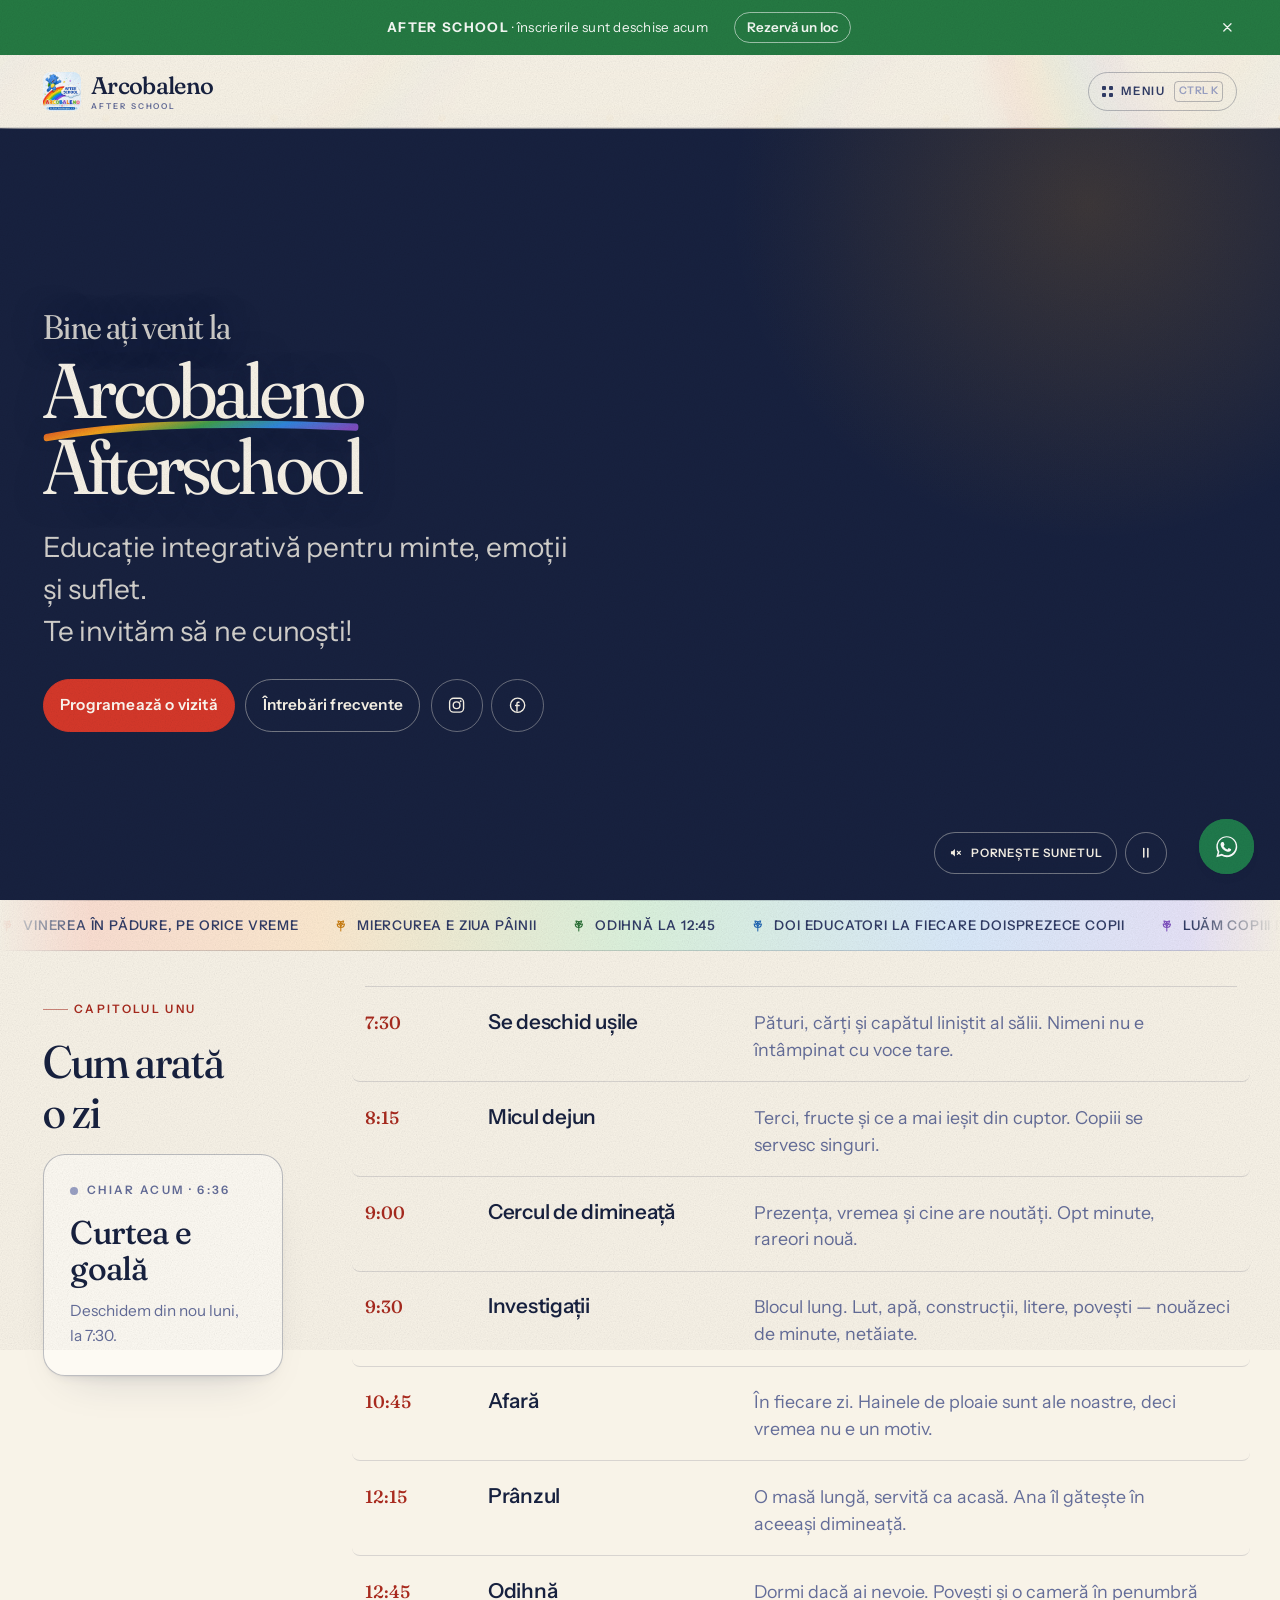
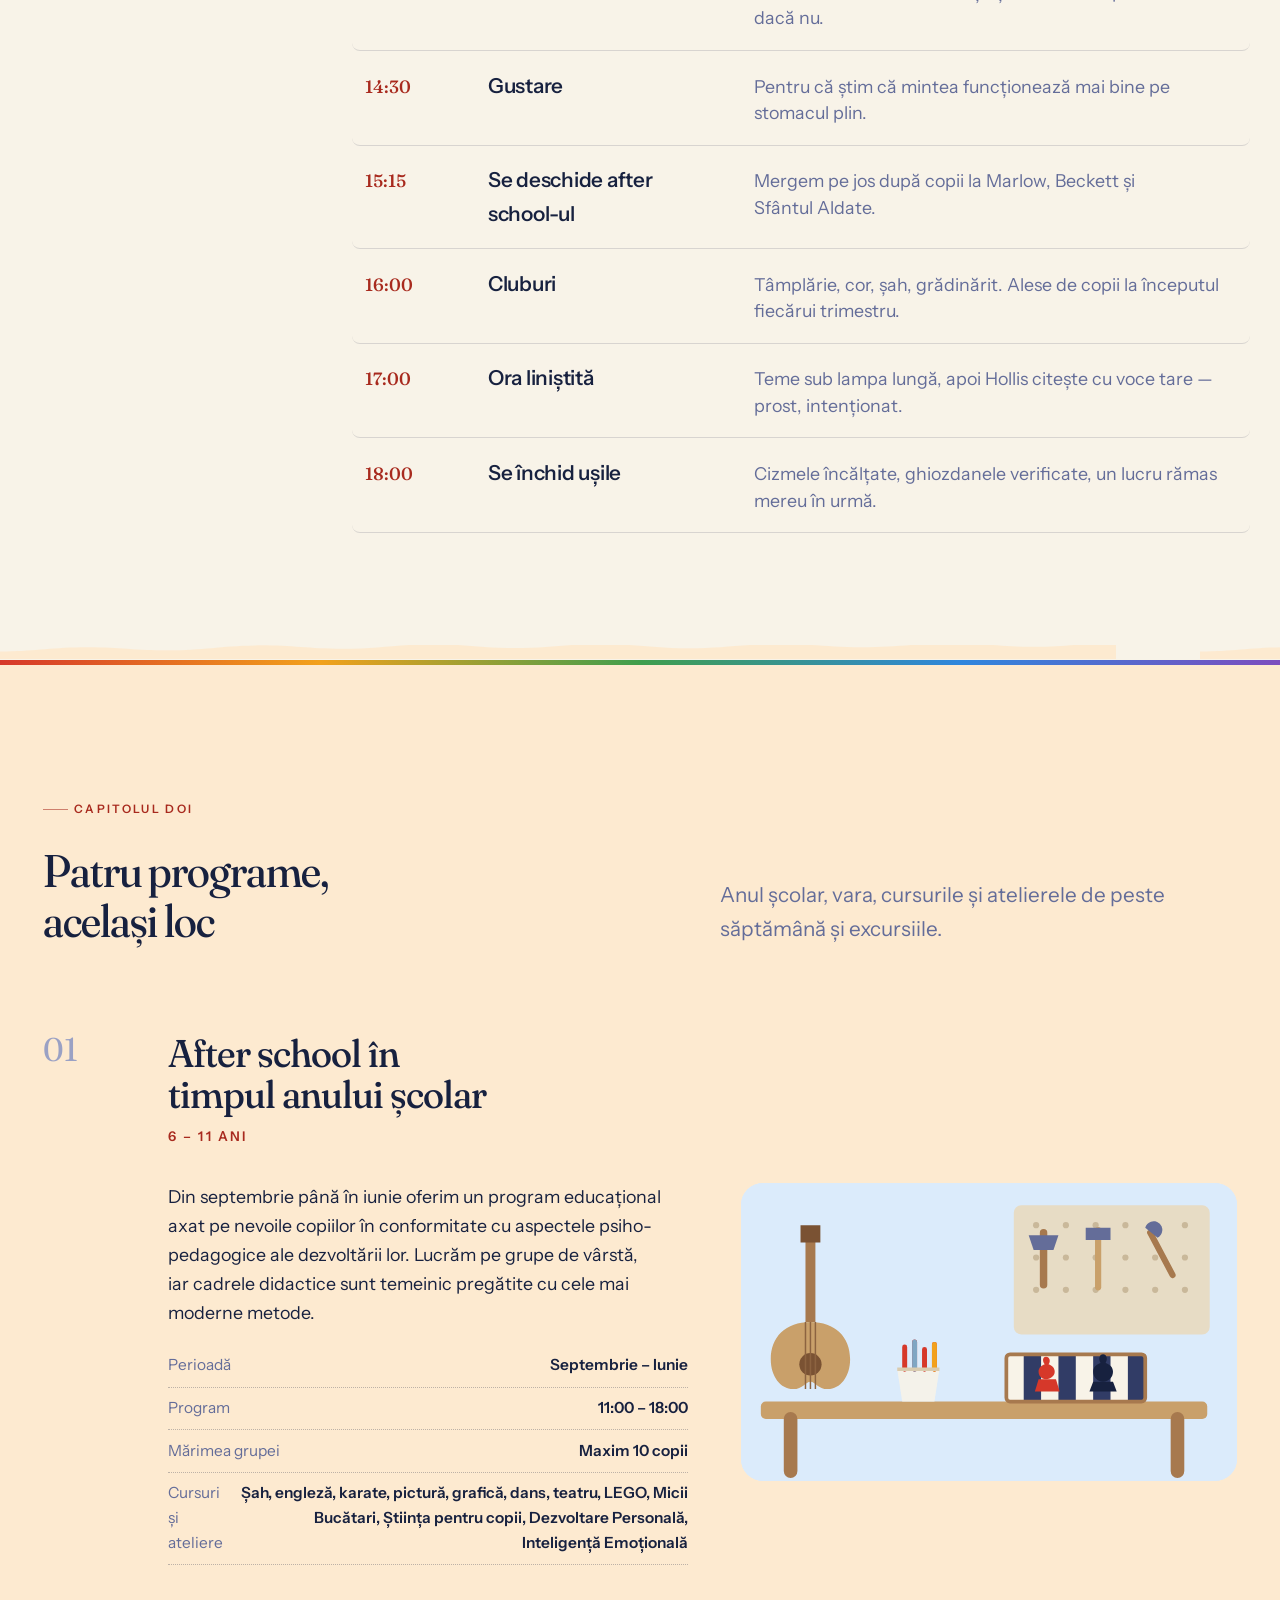
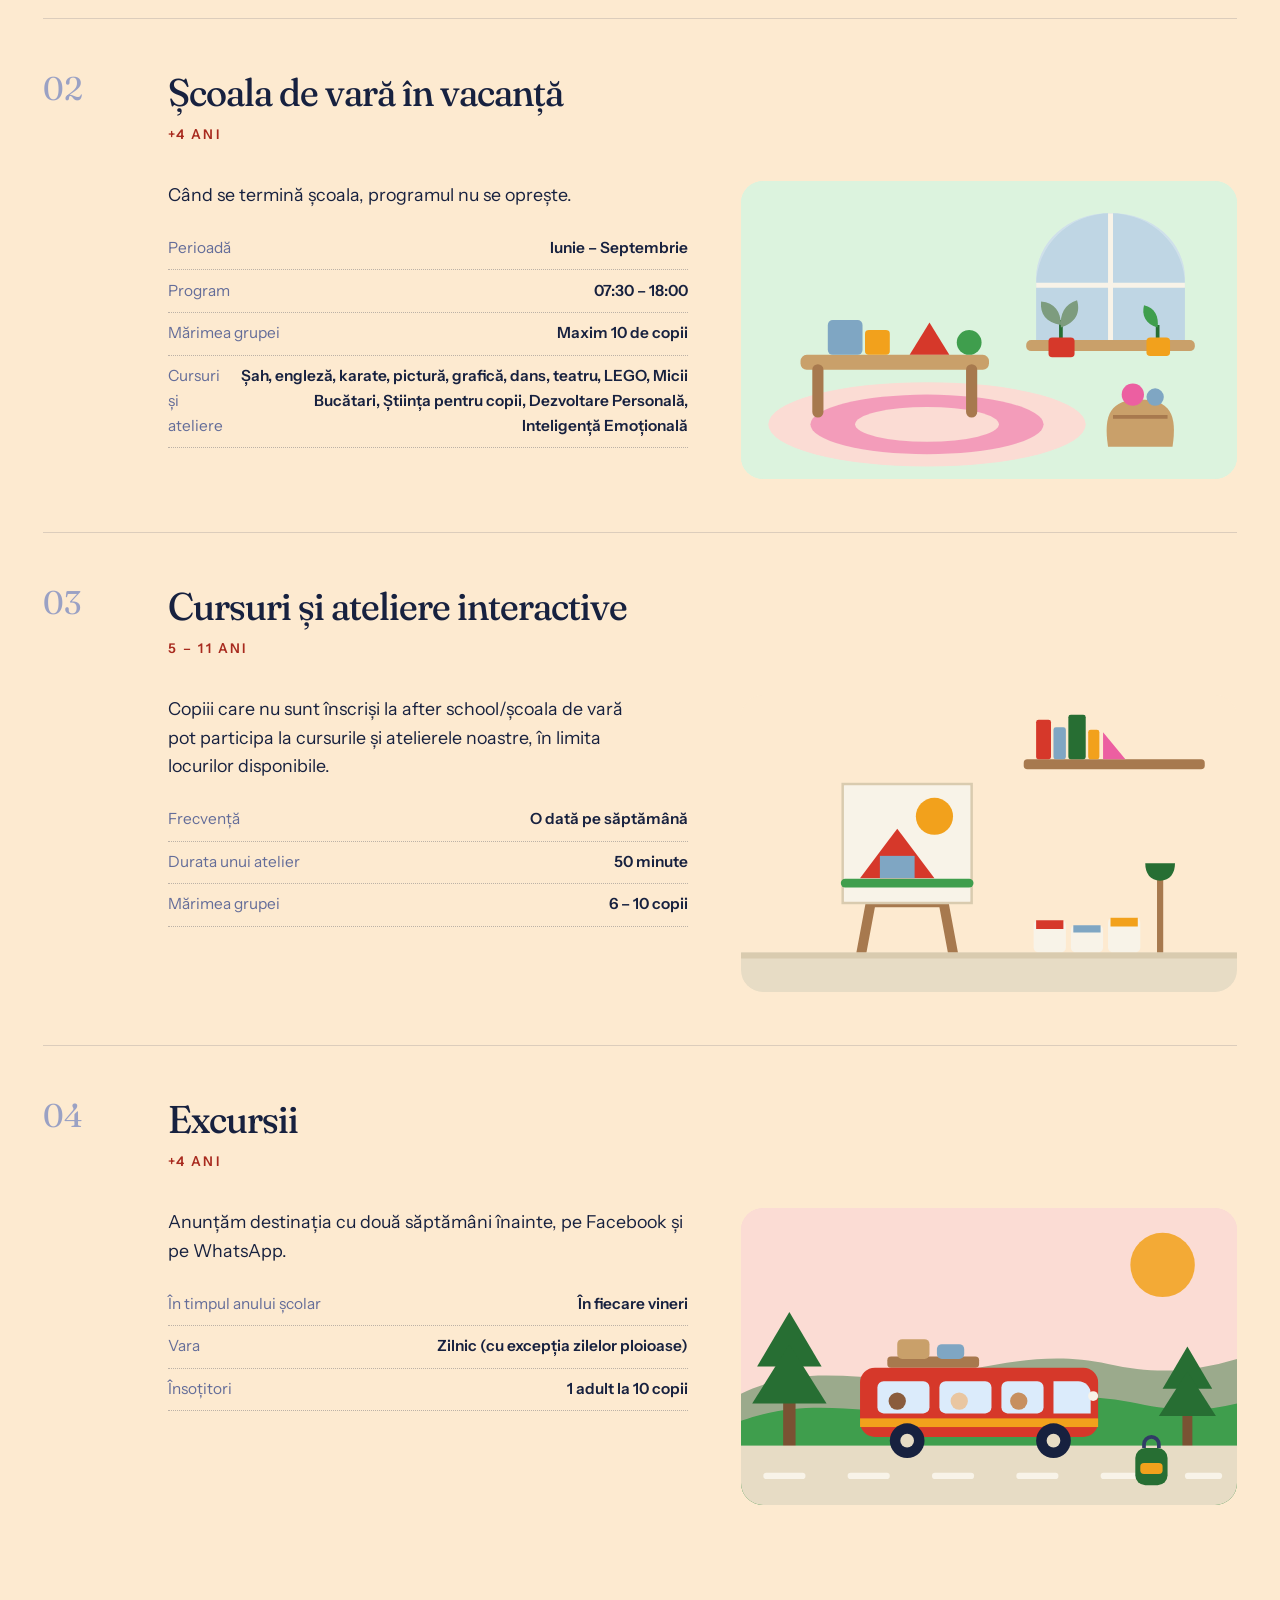
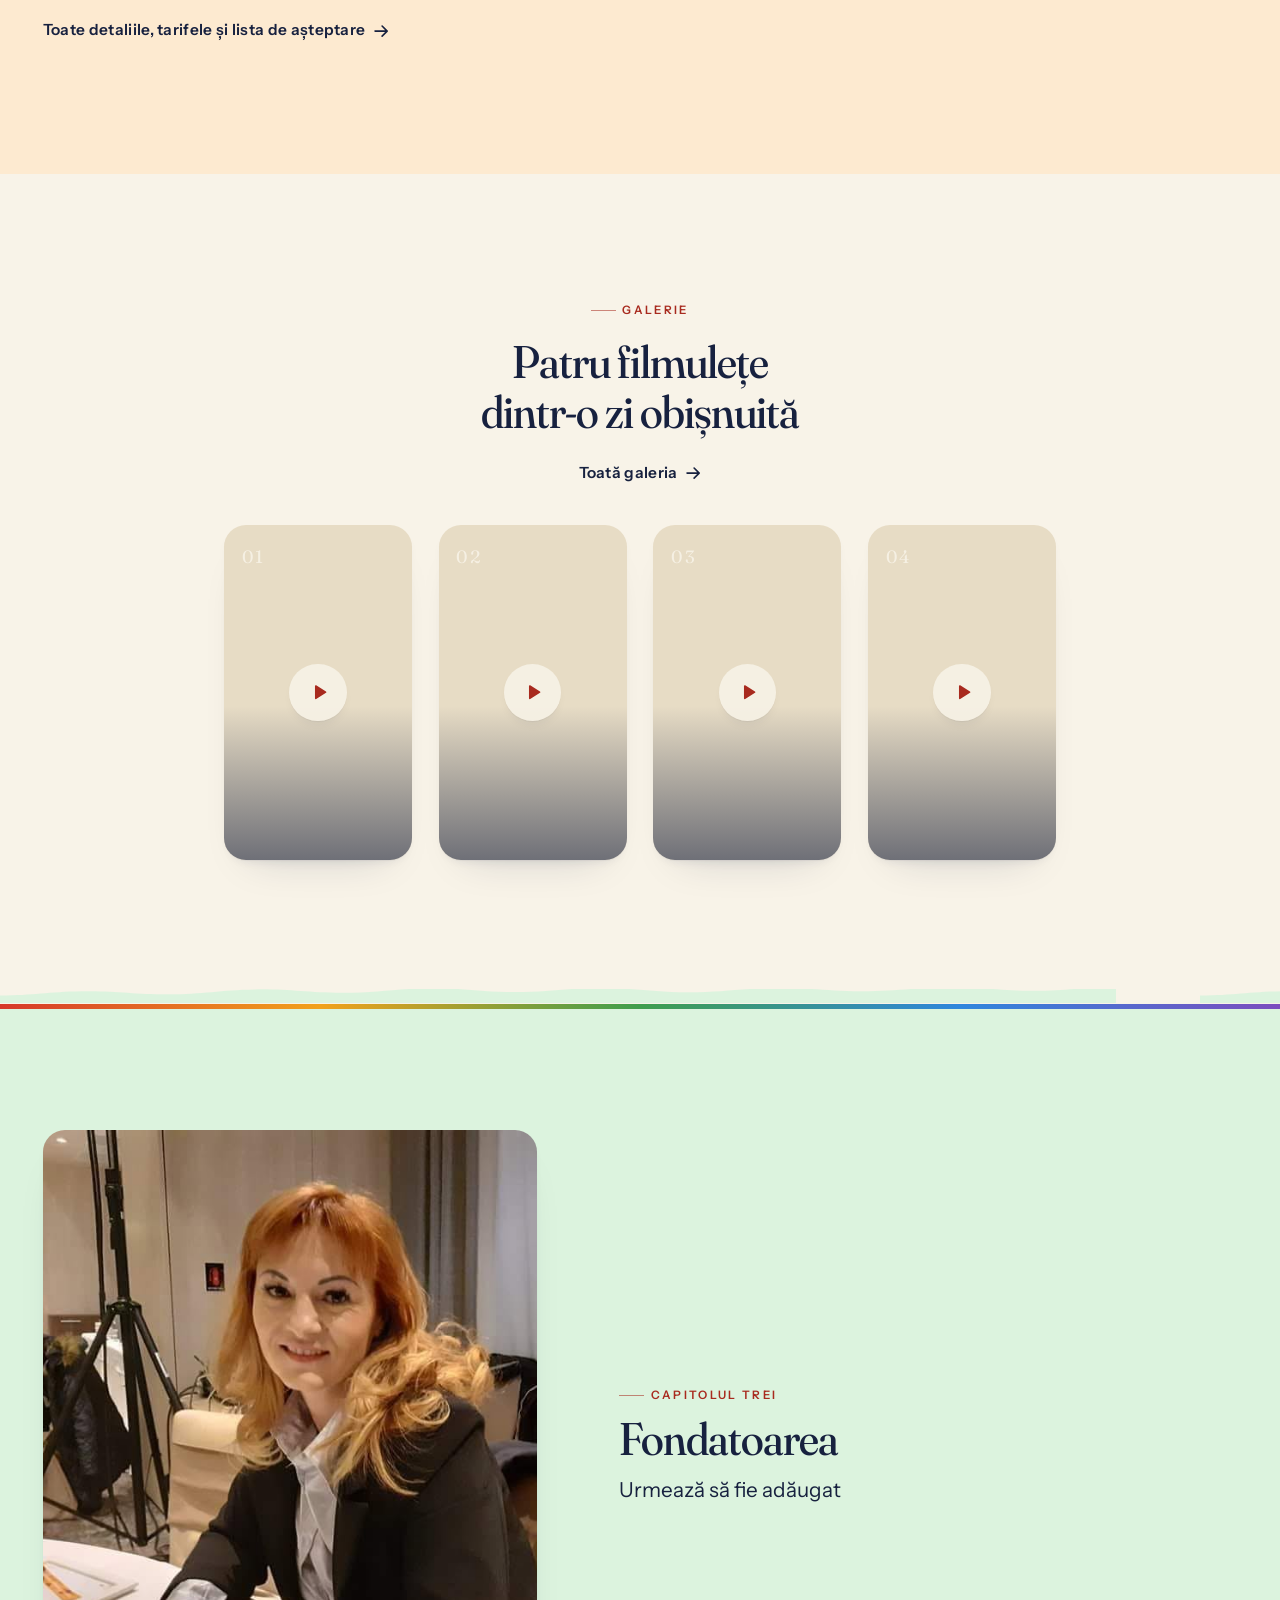
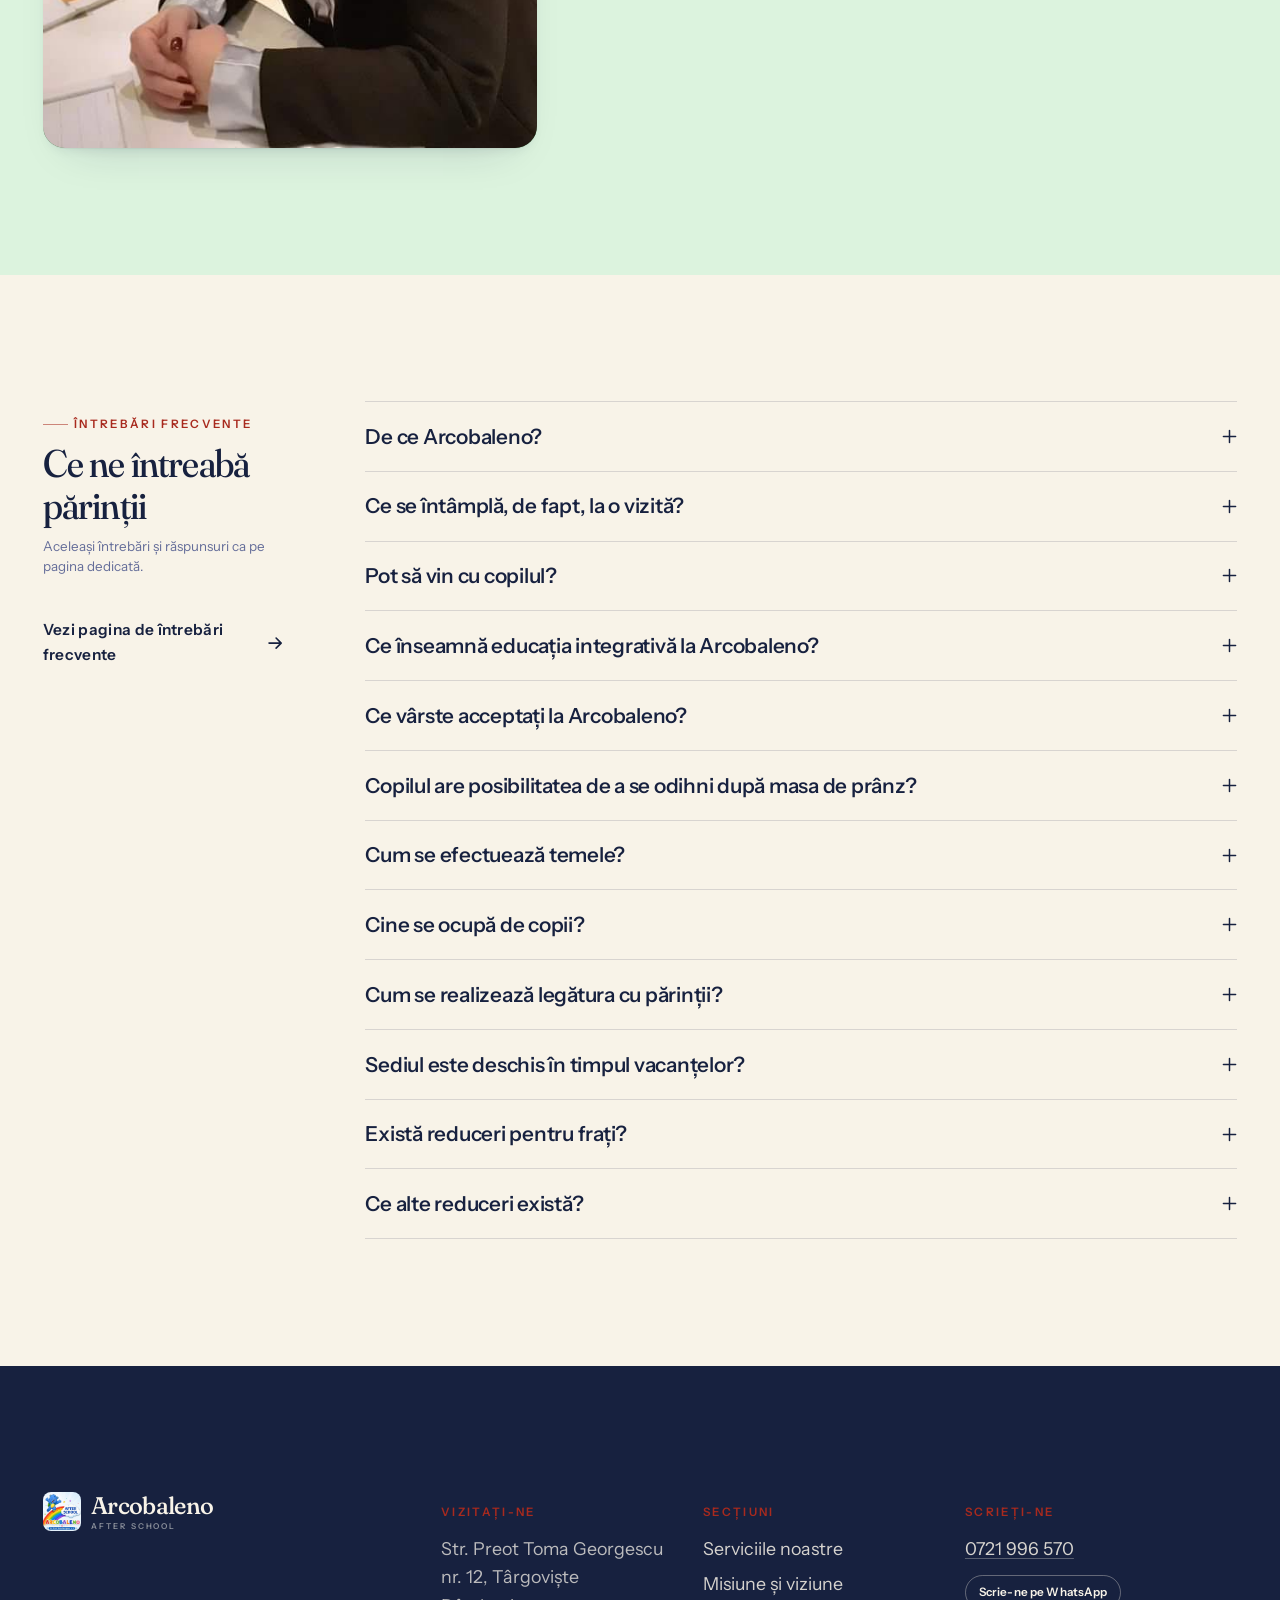
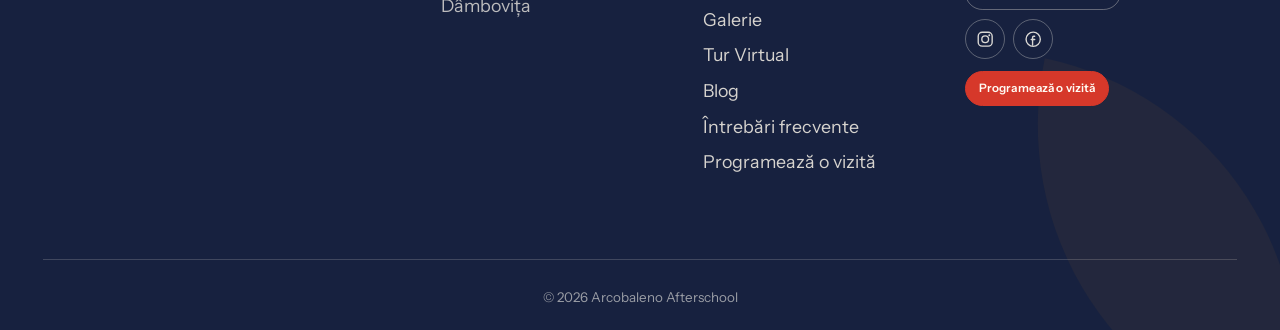
==== index.html @ 7aada3a9 "Simplify home page: gallery captions, founder section, real-review placeholders Removes the approach" ====
<!doctype html>
<html lang="ro" class="no-js">
<head>
<meta charset="utf-8">
<meta name="viewport" content="width=device-width, initial-scale=1">
<title>Arcobaleno — After School în Târgoviște</title>
<meta name="description" content="Un after school mic pe strada Preot Toma Georgescu, în Târgoviște. Două săli, o curte mare, patruzeci și unu de copii și o regulă bătută în cuie: noroiul are voie până la banca de cizme.">
<link rel="canonical" href="https://arcobaleno.ro/">
<meta name="theme-color" content="#f8f3e8" media="(prefers-color-scheme: light)">
<meta name="color-scheme" content="light">

<meta property="og:type" content="website">
<meta property="og:site_name" content="Arcobaleno Afterschool">
<meta property="og:title" content="Arcobaleno — After School">
<meta property="og:description" content="Un after school mic, cu speranțe mari pentru un viitor mai bun. De la 6 la 11 ani, pe strada Preot Toma Georgescu din Târgoviște.">
<meta property="og:url" content="https://arcobaleno.ro/">
<meta property="og:image" content="https://arcobaleno.ro/assets/img/garden.svg">
<meta name="twitter:card" content="summary_large_image">

<link rel="icon" href="favicon.svg" type="image/svg+xml">
<link rel="apple-touch-icon" href="favicon.svg">

<link rel="preconnect" href="https://fonts.googleapis.com">
<link rel="preconnect" href="https://fonts.gstatic.com" crossorigin>
<link rel="stylesheet" href="https://fonts.googleapis.com/css2?family=Fraunces:ital,opsz,wght,SOFT,WONK@0,9..144,300..700,0..100,0..1&amp;family=Instrument+Sans:ital,wdth,wght@0,75..100,400..700&amp;display=swap">

<link rel="stylesheet" href="assets/css/base.css">
<link rel="stylesheet" href="assets/css/layout.css">
<link rel="stylesheet" href="assets/css/components.css">
<link rel="stylesheet" href="assets/css/pages.css">

<script>
  document.documentElement.classList.remove('no-js');
  /* Banda închisă rămâne închisă — verificat aici, înainte de prima pictare,
     ca să nu apară și să dispară sub ochii omului. */
  try {
    /* Închiderea ține cât ține fila deschisă, nu mai mult: X-ul scapă de
       anunț acum, dar la următoarea vizită el e din nou acolo. */
    if (sessionStorage.getItem('arc-banner') === 'off') {
      document.documentElement.classList.add('banner-off');
    }
    localStorage.removeItem('arc-banner');
  } catch (e) { /* modul privat pe iOS; banda se arată, nu e o pierdere */ }
</script>

<script type="application/ld+json">
{
  "@context": "https://schema.org",
  "@type": "EducationalOrganization",
  "name": "Arcobaleno Afterschool",
  "description": "After school pentru copii de vârstă școlară, între 6 și 11 ani.",
  "url": "https://arcobaleno.ro/",
  "telephone": "+40721996570",
  "email": "salut@arcobaleno.ro",
  "address": {
    "@type": "PostalAddress",
    "streetAddress": "Str. Preot Toma Georgescu nr. 12",
    "addressLocality": "Târgoviște",
    "addressCountry": "RO"
  },
  "openingHoursSpecification": [{
    "@type": "OpeningHoursSpecification",
    "dayOfWeek": ["Monday","Tuesday","Wednesday","Thursday","Friday"],
    "opens": "07:30",
    "closes": "18:00"
  }],
  "foundingDate": "2009"
}
</script>
</head>
<body class="has-hero-video is-home">

<a class="skip" href="#main">Sari la conținut</a>

<!-- Setul de pictograme -->
<svg width="0" height="0" aria-hidden="true" focusable="false" style="position:absolute">
  <defs>
    <symbol id="i-arrow" viewBox="0 0 16 16">
      <path d="M2 8h12M9 3l5 5-5 5" fill="none" stroke="currentColor" stroke-width="1.6" stroke-linecap="round" stroke-linejoin="round"/>
    </symbol>
    <symbol id="i-arrow-up" viewBox="0 0 16 16">
      <path d="M8 14V2M3 7l5-5 5 5" fill="none" stroke="currentColor" stroke-width="1.7" stroke-linecap="round" stroke-linejoin="round"/>
    </symbol>
    <symbol id="i-close" viewBox="0 0 16 16">
      <path d="m3.5 3.5 9 9M12.5 3.5l-9 9" fill="none" stroke="currentColor" stroke-width="1.6" stroke-linecap="round"/>
    </symbol>
    <symbol id="i-play" viewBox="0 0 16 16">
      <path d="M4.5 2.6 13 8l-8.5 5.4Z" fill="currentColor" stroke="currentColor" stroke-width="1.4" stroke-linejoin="round"/>
    </symbol>
    <symbol id="i-pause" viewBox="0 0 16 16">
      <path d="M5.6 3v10M10.4 3v10" fill="none" stroke="currentColor" stroke-width="1.8" stroke-linecap="round"/>
    </symbol>
    <symbol id="i-sprig" viewBox="0 0 16 16">
      <path d="M8 14V3M8 10c-2.6 0-4-1.4-4.3-4 2.7-.2 4.2 1.2 4.3 4ZM8 10c2.6 0 4-1.4 4.3-4-2.7-.2-4.2 1.2-4.3 4ZM8 5.6C6 5.6 4.9 4.5 4.6 2.4 6.7 2.2 7.9 3.3 8 5.6ZM8 5.6c2 0 3.1-1.1 3.4-3.2C9.3 2.2 8.1 3.3 8 5.6Z"
            fill="none" stroke="currentColor" stroke-width="1.2" stroke-linecap="round" stroke-linejoin="round"/>
    </symbol>
    <symbol id="i-star" viewBox="0 0 16 16">
      <path d="M8 1.6l1.9 3.9 4.3.6-3.1 3 .7 4.3L8 11.4l-3.8 2 .7-4.3-3.1-3 4.3-.6Z" fill="currentColor"/>
    </symbol>
    <symbol id="i-phone" viewBox="0 0 16 16">
      <path d="M5.6 2.4 7 5.1 5.6 6.6c.6 1.5 2.3 3.2 3.8 3.8l1.5-1.4 2.7 1.4-.4 2.4c-.1.6-.6 1-1.2 1C6.6 13.7 2.3 9.4 2.2 4c0-.6.4-1.1 1-1.2Z"
            fill="none" stroke="currentColor" stroke-width="1.4" stroke-linejoin="round"/>
    </symbol>
    <symbol id="i-pin" viewBox="0 0 16 16">
      <path d="M8 14.5S13 9.9 13 6.4A5 5 0 0 0 3 6.4c0 3.5 5 8.1 5 8.1Z" fill="none" stroke="currentColor" stroke-width="1.4" stroke-linejoin="round"/>
      <circle cx="8" cy="6.3" r="1.9" fill="none" stroke="currentColor" stroke-width="1.4"/>
    </symbol>
    <symbol id="i-clock" viewBox="0 0 16 16">
      <circle cx="8" cy="8" r="6.2" fill="none" stroke="currentColor" stroke-width="1.4"/>
      <path d="M8 4.4V8l2.6 1.6" fill="none" stroke="currentColor" stroke-width="1.4" stroke-linecap="round"/>
    </symbol>
    <symbol id="i-mark" viewBox="0 0 40 40">
      <path d="M8.5 33.5V18a11.5 11.5 0 0 1 23 0v15.5" fill="none" stroke="currentColor" stroke-width="2.2" stroke-linecap="round"/>
      <g stroke="currentColor" stroke-width="1.9" stroke-linecap="round" stroke-linejoin="round" fill="none" opacity="0.62">
        <path d="M20 33V13.5"/>
        <path d="M20 28.5c-3.4 0-5.4-1.9-5.9-5.4 3.5-.3 5.7 1.5 5.9 5.4Z"/>
        <path d="M20 28.5c3.4 0 5.4-1.9 5.9-5.4-3.5-.3-5.7 1.5-5.9 5.4Z"/>
        <path d="M20 21.6c-2.7 0-4.3-1.6-4.7-4.5 2.8-.3 4.6 1.3 4.7 4.5Z"/>
        <path d="M20 21.6c2.7 0 4.3-1.6 4.7-4.5-2.8-.3-4.6 1.3-4.7 4.5Z"/>
      </g>
    </symbol>
    <symbol id="i-instagram" viewBox="0 0 24 24">
      <rect x="2.9" y="2.9" width="18.2" height="18.2" rx="5.2" fill="none" stroke="currentColor" stroke-width="1.8"/>
      <circle cx="12" cy="12" r="4.4" fill="none" stroke="currentColor" stroke-width="1.8"/>
      <circle cx="17.3" cy="6.8" r="1.25" fill="currentColor"/>
    </symbol>
    <symbol id="i-facebook" viewBox="0 0 24 24">
      <circle cx="12" cy="12" r="9.3" fill="none" stroke="currentColor" stroke-width="1.8"/>
      <path d="M13.9 8.2h-1.2c-1 0-1.5.6-1.5 1.6v10M9.4 12.4h4.6" fill="none" stroke="currentColor" stroke-width="1.8" stroke-linecap="round" stroke-linejoin="round"/>
    </symbol>
    <!-- Arcul curcubeului din siglă, reprodus ca degrade — folosit pe
         sublinierea desenată de mână de sub „Arcobaleno” din titlul erou.
         `objectBoundingBox` (implicit) face ca degradeul să se întindă pe
         cutia elementului care îl folosește, oriunde ar sta acel element. -->
    <linearGradient id="i-rainbow" x1="0" y1="0" x2="1" y2="0.15">
      <stop offset="0%"   stop-color="#d6382a"/>
      <stop offset="25%"  stop-color="#f2a11c"/>
      <stop offset="50%"  stop-color="#3f9e4d"/>
      <stop offset="75%"  stop-color="#2f86dd"/>
      <stop offset="100%" stop-color="#7c4dbe"/>
    </linearGradient>
    <symbol id="i-sound-on" viewBox="0 0 16 16">
      <path d="M2.3 6.3h1.8L7 3.6v8.8L4.1 9.7H2.3Z" fill="currentColor"/>
      <path d="M9.6 5.7a3.1 3.1 0 0 1 0 4.6M11.2 4a5.7 5.7 0 0 1 0 8" fill="none" stroke="currentColor" stroke-width="1.3" stroke-linecap="round"/>
    </symbol>
    <symbol id="i-sound-off" viewBox="0 0 16 16">
      <path d="M2.3 6.3h1.8L7 3.6v8.8L4.1 9.7H2.3Z" fill="currentColor"/>
      <path d="M9.8 6.2l3.6 3.6M13.4 6.2l-3.6 3.6" fill="none" stroke="currentColor" stroke-width="1.4" stroke-linecap="round"/>
    </symbol>
  </defs>
</svg>

<!-- ============================================================ anunț -->
<div class="banner" data-banner>
  <p class="banner__text"><strong>After School</strong> &middot; înscrierile sunt deschise acum</p>
  <a class="banner__cta" href="visit.html#enquire">Rezervă un loc</a>
  <button class="banner__close" type="button" data-banner-close>
    <span class="u-sr">Închide anunțul</span>
    <svg aria-hidden="true"><use href="#i-close"/></svg>
  </button>
</div>

<header class="masthead" data-masthead>
  <div class="masthead__inner">
    <a class="mark" href="index.html" aria-label="Arcobaleno Afterschool, prima pagină">
      <span class="mark__badge"><svg class="mark__glyph" aria-hidden="true"><use href="#i-mark"/></svg><img class="mark__logo" src="assets/img/logo.jpg" alt="" data-optional decoding="async"></span>
      <span class="mark__type">
        <span class="mark__name">Arcobaleno</span>
        <span class="mark__sub">After School</span>
      </span>
    </a>

      <!-- Meniul e construit de site.js. Fără scripturi n-ar fi nimic în spatele
           butonului, așa că rămâne o navigație simplă pe post de plasă. -->
      <noscript>
        <nav class="masthead__nav" aria-label="Principal">
          <a class="navlink" href="rooms.html">Serviciile noastre</a>
          <a class="navlink" href="approach.html">Misiune și viziune</a>
          <a class="navlink" href="gallery.html">Galerie</a>
          <a class="navlink" href="tur-virtual.html">Tur Virtual</a>
          <a class="navlink" href="blog.html">Blog</a>
          <a class="navlink" href="faq.html">Întrebări</a>
        </nav>
      </noscript>

    <div class="masthead__actions">
      <button class="burger" type="button" aria-expanded="false" aria-controls="drawer" data-burger>
        <span class="u-sr">Meniu</span>
        <span class="burger__bars" aria-hidden="true"><span></span><span></span></span>
      </button>
    </div>
  </div>
</header>


<main id="main">

  <!-- ============================================================ erou -->
  <section class="hero hero--split">
    <div class="hero__media">
      <video class="hero__media-main" data-hero-video autoplay muted loop
             playsinline preload="auto" aria-hidden="true" tabindex="-1">
        <source src="assets/video/hero.mp4" type="video/mp4">
      </video>
    </div>
    <div class="hero__scrim" aria-hidden="true"></div>

    <div class="hero__body shell">
      <div class="hero__inner u-wide">

        <!-- Titlul și sigiliul stau pe același rând: sigiliul la dreapta
             numelui. Pe ecrane înguste sigiliul nu se afișează, iar rândul
             rămâne doar cu titlul. -->
        <div class="hero__head">
          <h1 class="hero__title">
            <span class="hero__welcome">Bine ați venit la</span>
            <span class="marked" data-mark>Arcobaleno<svg viewBox="0 0 420 34" preserveAspectRatio="none" aria-hidden="true"><path d="M7 22.5C96 11 214 6.5 413 12.5"/></svg></span>
            Afterschool
          </h1>

          <div class="seal hero__seal" aria-hidden="true">
          </div>
        </div>

        <p class="lede hero__lede">
          Educație integrativă pentru minte, emoții și suflet. <br> Te invităm să ne cunoști!
        </p>

        <div class="cluster hero__actions">
          <a class="btn btn--clay" href="visit.html">Programează o vizită</a>
          <a class="btn btn--ghost" href="faq.html">Întrebări frecvente</a>

          <div class="socials">
            <a class="social" href="https://www.instagram.com/after_school_arcobaleno/" target="_blank" rel="noopener">
              <span class="u-sr">Arcobaleno pe Instagram</span>
              <svg aria-hidden="true"><use href="#i-instagram"/></svg>
            </a>
            <a class="social" href="https://www.facebook.com/afterschoolarcobalenotargoviste/" target="_blank" rel="noopener">
              <span class="u-sr">Arcobaleno pe Facebook</span>
              <svg aria-hidden="true"><use href="#i-facebook"/></svg>
            </a>
          </div>
        </div>

      </div>
    </div>

    <div class="hero__controls">
      <button class="hero__sound" type="button" data-hero-sound data-muted="true"
              aria-label="Pornește sunetul filmului" hidden>
        <svg class="is-unmuted" aria-hidden="true"><use href="#i-sound-on"/></svg>
        <svg class="is-muted" aria-hidden="true"><use href="#i-sound-off"/></svg>
        <span class="hero__sound-label" data-hero-sound-label>Pornește sunetul</span>
      </button>
      <button class="hero__toggle" type="button" data-hero-toggle data-playing="true"
              aria-label="Oprește filmul de fundal" hidden>
        <svg class="is-pause" aria-hidden="true"><use href="#i-pause"/></svg>
        <svg class="is-play" aria-hidden="true"><use href="#i-play"/></svg>
      </button>
    </div>
  </section>

  <!-- ============================================================ bandă -->
  <div class="ticker" aria-hidden="true">
    <div class="ticker__track" data-ticker>
      <div class="ticker__group">
        <span class="ticker__item"><svg><use href="#i-sprig"/></svg> Vinerea în pădure, pe orice vreme</span>
        <span class="ticker__item"><svg><use href="#i-sprig"/></svg> Miercurea e ziua pâinii</span>
        <span class="ticker__item"><svg><use href="#i-sprig"/></svg> Odihnă la 12:45</span>
        <span class="ticker__item"><svg><use href="#i-sprig"/></svg> Doi educatori la fiecare doisprezece copii</span>
        <span class="ticker__item"><svg><use href="#i-sprig"/></svg> Luăm copiii de la trei școli din zonă</span>
        <span class="ticker__item"><svg><use href="#i-sprig"/></svg> Clubul de vacanță merge toată vara</span>
        <span class="ticker__item"><svg><use href="#i-sprig"/></svg> Cizmele lângă ușă, vă rugăm</span>
      </div>
    </div>
  </div>

  <!-- ============================================================ ziua -->
  <section class="section shell" id="day">
    <div class="spread">
      <div class="spread__rail stack">
        <p class="eyebrow">Capitolul unu</p>
        <h2>Cum arată<br>o zi</h2>
        <div class="now" data-now data-open="false">
          <p class="now__head"><span class="now__pip"></span> <span data-now-label>Chiar acum</span></p>
          <p class="now__what" data-now-what>&mdash;</p>
          <p class="now__meta" data-now-meta></p>
        </div>
      </div>

      <div class="rhythm reveal" data-reveal>
        <div class="rhythm__row" data-from="7:30" data-to="8:15">
          <p class="rhythm__time">7:30</p>
          <p class="rhythm__what">Se deschid ușile</p>
          <p class="rhythm__note">Pături, cărți și capătul liniștit al sălii. Nimeni nu e întâmpinat cu voce tare.</p>
        </div>
        <div class="rhythm__row" data-from="8:15" data-to="9:00">
          <p class="rhythm__time">8:15</p>
          <p class="rhythm__what">Micul dejun</p>
          <p class="rhythm__note">Terci, fructe și ce a mai ieșit din cuptor. Copiii se servesc singuri.</p>
        </div>
        <div class="rhythm__row" data-from="9:00" data-to="9:30">
          <p class="rhythm__time">9:00</p>
          <p class="rhythm__what">Cercul de dimineață</p>
          <p class="rhythm__note">Prezența, vremea și cine are noutăți. Opt minute, rareori nouă.</p>
        </div>
        <div class="rhythm__row" data-from="9:30" data-to="10:45">
          <p class="rhythm__time">9:30</p>
          <p class="rhythm__what">Investigații</p>
          <p class="rhythm__note">Blocul lung. Lut, apă, construcții, litere, povești &mdash; nouăzeci de minute, netăiate.</p>
        </div>
        <div class="rhythm__row" data-from="10:45" data-to="12:15">
          <p class="rhythm__time">10:45</p>
          <p class="rhythm__what">Afară</p>
          <p class="rhythm__note">În fiecare zi. Hainele de ploaie sunt ale noastre, deci vremea nu e un motiv.</p>
        </div>
        <div class="rhythm__row" data-from="12:15" data-to="12:45">
          <p class="rhythm__time">12:15</p>
          <p class="rhythm__what">Prânzul</p>
          <p class="rhythm__note">O masă lungă, servită ca acasă. Ana îl gătește în aceeași dimineață.</p>
        </div>
        <div class="rhythm__row" data-from="12:45" data-to="14:30">
          <p class="rhythm__time">12:45</p>
          <p class="rhythm__what">Odihnă</p>
          <p class="rhythm__note">Dormi dacă ai nevoie. Povești și o cameră în penumbră dacă nu.</p>
        </div>
        <div class="rhythm__row" data-from="14:30" data-to="15:15">
          <p class="rhythm__time">14:30</p>
          <p class="rhythm__what">Gustare</p>
          <p class="rhythm__note">Pentru că știm că mintea funcționează mai bine pe stomacul plin.</p>
        </div>
        <div class="rhythm__row" data-from="15:15" data-to="16:00">
          <p class="rhythm__time">15:15</p>
          <p class="rhythm__what">Se deschide after school-ul</p>
          <p class="rhythm__note">Mergem pe jos după copii la Marlow, Beckett și Sfântul Aldate.</p>
        </div>
        <div class="rhythm__row" data-from="16:00" data-to="17:00">
          <p class="rhythm__time">16:00</p>
          <p class="rhythm__what">Cluburi</p>
          <p class="rhythm__note">Tâmplărie, cor, șah, grădinărit. Alese de copii la începutul fiecărui trimestru.</p>
        </div>
        <div class="rhythm__row" data-from="17:00" data-to="18:00">
          <p class="rhythm__time">17:00</p>
          <p class="rhythm__what">Ora liniștită</p>
          <p class="rhythm__note">Teme sub lampa lungă, apoi Hollis citește cu voce tare &mdash; prost, intenționat.</p>
        </div>
        <div class="rhythm__row" data-from="18:00" data-to="18:15">
          <p class="rhythm__time">18:00</p>
          <p class="rhythm__what">Se închid ușile</p>
          <p class="rhythm__note">Cizmele încălțate, ghiozdanele verificate, un lucru rămas mereu în urmă.</p>
        </div>
      </div>
    </div>
  </section>

  <!-- ============================================================ grupe -->
  <section class="section panel panel--ochre panel--seam is-panel shell">
    <div class="u-wide stack stack--md">
      <p class="eyebrow">Capitolul doi</p>
      <div class="rooms__head">
        <h2>Patru programe,<br>același loc</h2>
        <p class="prose u-faint">
          Anul școlar, vara, cursurile și atelierele de peste săptămână și excursiile.
        </p>
      </div>
    </div>

    <div class="u-wide u-mt-lg">
      <!-- Textele și cifrele de aici sunt aceleași cu cele de pe rooms.html.
           Dacă se schimbă acolo, se schimbă și aici. -->
      <article class="room reveal" data-reveal>
        <p class="room__no">01</p>
        <div class="room__head">
          <h3 class="room__name">After school în timpul anului școlar</h3>
          <p class="room__ages">6 &ndash; 11 ani</p>
        </div>
        <div class="room__body">
          <p class="prose" style="font-size:var(--fs-sm)">
            Din septembrie până în iunie oferim un program educațional axat pe nevoile
            copiilor în conformitate cu aspectele psiho-pedagogice ale dezvoltării lor.
            Lucrăm pe grupe de vârstă, iar cadrele didactice sunt temeinic pregătite cu
            cele mai moderne metode.
          </p>
          <dl class="room__facts">
            <div><dt>Perioadă</dt><dd>Septembrie &ndash; Iunie</dd></div>
            <div><dt>Program</dt><dd>11:00 &ndash; 18:00</dd></div>
            <div><dt>Mărimea grupei</dt><dd>Maxim 10 copii</dd></div>
            <div><dt>Cursuri și ateliere</dt><dd>Șah, engleză, karate, pictură, grafică, dans, teatru, LEGO, Micii Bucătari, Știința pentru copii, Dezvoltare Personală, Inteligență Emoțională</dd></div>
          </dl>
        </div>
        <div class="room__swatch" style="--swatch:var(--sky-wash)">
          <img src="assets/img/room-hollow.svg" width="400" height="240" alt="" loading="lazy" decoding="async">
        </div>
      </article>

      <article class="room reveal" data-reveal>
        <p class="room__no">02</p>
        <div class="room__head">
          <h3 class="room__name">Școala de vară în vacanță</h3>
          <p class="room__ages">+4 ani</p>
        </div>
        <div class="room__body">
          <p class="prose" style="font-size:var(--fs-sm)">
            Când se termină școala, programul nu se oprește.
          </p>
          <dl class="room__facts">
            <div><dt>Perioadă</dt><dd>Iunie &ndash; Septembrie</dd></div>
            <div><dt>Program</dt><dd>07:30 &ndash; 18:00</dd></div>
            <div><dt>Mărimea grupei</dt><dd>Maxim 10 de copii</dd></div>
            <div><dt>Cursuri și ateliere</dt><dd>Șah, engleză, karate, pictură, grafică, dans, teatru, LEGO, Micii Bucătari, Știința pentru copii, Dezvoltare Personală, Inteligență Emoțională</dd></div>
          </dl>
        </div>
        <div class="room__swatch" style="--swatch:var(--sage-wash)">
          <img src="assets/img/room-nest.svg" width="400" height="240" alt="" loading="lazy" decoding="async">
        </div>
      </article>

      <article class="room reveal" data-reveal>
        <p class="room__no">03</p>
        <div class="room__head">
          <h3 class="room__name">Cursuri și ateliere interactive</h3>
          <p class="room__ages">5 &ndash; 11 ani</p>
        </div>
        <div class="room__body">
          <p class="prose" style="font-size:var(--fs-sm)">
            Copiii care nu sunt înscriși la after school/școala de vară pot participa la
            cursurile și atelierele noastre, în limita locurilor disponibile.
          </p>
          <dl class="room__facts">
            <div><dt>Frecvență</dt><dd>O dată pe săptămână</dd></div>
            <div><dt>Durata unui atelier</dt><dd>50 minute</dd></div>
            <div><dt>Mărimea grupei</dt><dd>6 &ndash; 10 copii</dd></div>
          </dl>
        </div>
        <div class="room__swatch" style="--swatch:var(--ochre-wash)">
          <img src="assets/img/room-grove.svg" width="400" height="240" alt="" loading="lazy" decoding="async">
        </div>
      </article>

      <article class="room reveal" data-reveal>
        <p class="room__no">04</p>
        <div class="room__head">
          <h3 class="room__name">Excursii</h3>
          <p class="room__ages">+4 ani</p>
        </div>
        <div class="room__body">
          <p class="prose" style="font-size:var(--fs-sm)">
            Anunțăm destinația cu două săptămâni înainte, pe Facebook și pe WhatsApp.
          </p>
          <dl class="room__facts">
            <div><dt>În timpul anului școlar</dt><dd>În fiecare vineri</dd></div>
            <div><dt>Vara</dt><dd>Zilnic (cu excepția zilelor ploioase)</dd></div>
            <div><dt>Însoțitori</dt><dd>1 adult la 10 copii</dd></div>
          </dl>
        </div>
        <div class="room__swatch" style="--swatch:var(--clay-wash)">
          <img src="assets/img/room-trips.svg" width="400" height="240" alt="" loading="lazy" decoding="async">
        </div>
      </article>
    </div>

    <div class="u-wide u-mt-xl">
      <a class="arrow-link" href="rooms.html">
        Toate detaliile, tarifele și lista de așteptare
        <svg aria-hidden="true"><use href="#i-arrow"/></svg>
      </a>
    </div>
  </section>

  <!-- ========================================================== galerie -->
  <section class="section shell" id="galerie">
    <div class="u-wide">
      <div class="section__head--centred">
        <p class="eyebrow">Galerie</p>
        <h2>Patru filmulețe<br>dintr-o zi obișnuită</h2>
        <p>
          <a class="arrow-link" href="gallery.html">
            Toată galeria
            <svg aria-hidden="true"><use href="#i-arrow"/></svg>
          </a>
        </p>
      </div>

      <div class="gallery u-mt-lg reveal" data-reveal>
        <figure class="vidcard"
                data-video-card="assets/video/galerie-1.mp4"
                data-video-title="Dimineața în curte — Arcobaleno Afterschool">
          <div class="vidcard__frame">
            <video src="assets/video/galerie-1.mp4#t=0.1" muted loop playsinline preload="metadata"></video>
            <span class="vidcard__no" aria-hidden="true">01</span>
            <button class="vidcard__play" type="button" data-video-open>
              <span class="u-sr">Redă filmul: Dimineața în curte</span>
              <svg aria-hidden="true"><use href="#i-play"/></svg>
            </button>
          </div>
          <figcaption>
          </figcaption>
        </figure>

        <figure class="vidcard"
                data-video-card="assets/video/galerie-2.mp4"
                data-video-title="Blocul de investigații — Arcobaleno Afterschool">
          <div class="vidcard__frame">
            <video src="assets/video/galerie-2.mp4#t=0.1" muted loop playsinline preload="metadata"></video>
            <span class="vidcard__no" aria-hidden="true">02</span>
            <button class="vidcard__play" type="button" data-video-open>
              <span class="u-sr">Redă filmul: Blocul de investigații</span>
              <svg aria-hidden="true"><use href="#i-play"/></svg>
            </button>
          </div>
        </figure>

        <figure class="vidcard"
                data-video-card="assets/video/galerie-3.mp4"
                data-video-title="După-amiaza la after school — Arcobaleno Afterschool">
          <div class="vidcard__frame">
            <video src="assets/video/galerie-3.mp4#t=0.1" muted loop playsinline preload="metadata"></video>
            <span class="vidcard__no" aria-hidden="true">03</span>
            <button class="vidcard__play" type="button" data-video-open>
              <span class="u-sr">Redă filmul: După-amiaza la after school</span>
              <svg aria-hidden="true"><use href="#i-play"/></svg>
            </button>
          </div>
        </figure>

        <figure class="vidcard"
                data-video-card="assets/video/galerie-4.mp4"
                data-video-title="Ateliere și excursii — Arcobaleno Afterschool">
          <div class="vidcard__frame">
            <video src="assets/video/galerie-4.mp4#t=0.1" muted loop playsinline preload="metadata"></video>
            <span class="vidcard__no" aria-hidden="true">04</span>
            <button class="vidcard__play" type="button" data-video-open>
              <span class="u-sr">Redă filmul: Ateliere și excursii</span>
              <svg aria-hidden="true"><use href="#i-play"/></svg>
            </button>
          </div>
        </figure>
      </div>
    </div>
  </section>

  <!-- ======================================================= fondatoarea -->
  <section class="section panel panel--sage panel--seam is-panel shell">
    <div class="u-wide founder reveal" data-reveal>
      <figure class="founder__photo">
        <!-- Ilustrația desenată rămâne dedesubt ca rezervă: dacă fotografia
             lipsește, site.js scoate <img> și se vede desenul. -->
        <svg viewBox="0 0 120 150" aria-hidden="true">
          <path d="M0 150c0-38 26-56 60-56s60 18 60 56Z" fill="#276e33"/>
          <circle cx="60" cy="62" r="34" fill="#8a5c3d"/>
          <path d="M26 60c0-24 15-40 34-40s34 16 34 40c0 8-5 6-8 1-6-9-14-13-26-13s-20 4-26 13c-3 5-8 7-8-1Z" fill="#2b1f19"/>
          <path d="M26 60c-6-2-9 6-6 12 2 4 6 4 7 1M94 60c6-2 9 6 6 12-2 4-6 4-7 1" fill="#2b1f19"/>
        </svg>
        <img src="assets/img/nicoleta.jpg"
             alt="Nicoleta, fondatoarea Arcobaleno Afterschool"
             data-optional decoding="async">
      </figure>

      <div class="founder__text stack stack--sm">
        <p class="eyebrow">Capitolul trei</p>
        <h2>Fondatoarea</h2>
        <p class="prose">Urmează să fie adăugat</p>
      </div>
    </div>
  </section>


  <!-- ========================================================== părinți -->
  <section class="section panel panel--sky panel--seam is-panel shell reviews">
    <div class="u-wide stack stack--md">
      <p class="eyebrow">Ce spun părinții</p>
      <h2 class="u-measure-sm">Am cerut varianta sinceră</h2>
    </div>

    <!-- ATENȚIE, ÎNAINTE DE PUBLICARE
         Cele cinci cartonașe de mai jos sunt GOALE intenționat. Textul unei
         recenzii și numele celui care a scris-o nu pot fi inventate: ar
         însemna să punem în gura unor părinți adevărați vorbe pe care nu
         le-au spus.

         Ce e de făcut, pentru fiecare cartonaș:
           1. Deschideți recenzia adevărată (legăturile de pe cartonașe duc la
              listele de recenzii de pe Google și de pe Facebook).
           2. Copiați textul în <p> și numele în <footer>.
           3. Dacă recenzia are o adresă proprie, puneți-o în `href`, ca să
              ducă exact la ea. Altfel, legătura de acum duce la listă, ceea
              ce e corect, doar mai puțin precis.

         Un cartonaș rămas necompletat nu se afișează: vezi `.note--gol` din
         components.css. Așa nu poate ajunge un text de probă pe site. -->
    <div class="notes u-wide u-mt-lg reveal" data-reveal>

      <a class="note note--review note--gol" target="_blank" rel="noopener"
         href="https://www.google.com/maps/search/?api=1&amp;query=After%20School%20Arcobaleno%20T%C3%A2rgovi%C8%99te">
        <div class="note__stars" aria-label="Cinci din cinci">
          <svg><use href="#i-star"/></svg><svg><use href="#i-star"/></svg><svg><use href="#i-star"/></svg><svg><use href="#i-star"/></svg><svg><use href="#i-star"/></svg>
        </div>
        <p></p>
        <footer><span class="note__who"></span><span class="note__source">Google</span></footer>
      </a>

      <a class="note note--review note--gol" target="_blank" rel="noopener"
         href="https://www.google.com/maps/search/?api=1&amp;query=After%20School%20Arcobaleno%20T%C3%A2rgovi%C8%99te">
        <div class="note__stars" aria-label="Cinci din cinci">
          <svg><use href="#i-star"/></svg><svg><use href="#i-star"/></svg><svg><use href="#i-star"/></svg><svg><use href="#i-star"/></svg><svg><use href="#i-star"/></svg>
        </div>
        <p></p>
        <footer><span class="note__who"></span><span class="note__source">Google</span></footer>
      </a>

      <a class="note note--review note--gol" target="_blank" rel="noopener"
         href="https://www.google.com/maps/search/?api=1&amp;query=After%20School%20Arcobaleno%20T%C3%A2rgovi%C8%99te">
        <div class="note__stars" aria-label="Cinci din cinci">
          <svg><use href="#i-star"/></svg><svg><use href="#i-star"/></svg><svg><use href="#i-star"/></svg><svg><use href="#i-star"/></svg><svg><use href="#i-star"/></svg>
        </div>
        <p></p>
        <footer><span class="note__who"></span><span class="note__source">Google</span></footer>
      </a>

      <a class="note note--review note--gol" target="_blank" rel="noopener"
         href="https://www.facebook.com/afterschoolarcobalenotargoviste/reviews">
        <div class="note__stars" aria-label="Cinci din cinci">
          <svg><use href="#i-star"/></svg><svg><use href="#i-star"/></svg><svg><use href="#i-star"/></svg><svg><use href="#i-star"/></svg><svg><use href="#i-star"/></svg>
        </div>
        <p></p>
        <footer><span class="note__who"></span><span class="note__source">Facebook</span></footer>
      </a>

      <a class="note note--review note--gol" target="_blank" rel="noopener"
         href="https://www.facebook.com/afterschoolarcobalenotargoviste/reviews">
        <div class="note__stars" aria-label="Cinci din cinci">
          <svg><use href="#i-star"/></svg><svg><use href="#i-star"/></svg><svg><use href="#i-star"/></svg><svg><use href="#i-star"/></svg><svg><use href="#i-star"/></svg>
        </div>
        <p></p>
        <footer><span class="note__who"></span><span class="note__source">Facebook</span></footer>
      </a>
    </div>
  </section>

  <!-- ========================================================= întrebări -->
  <section class="section shell" id="intrebari">
    <div class="spread">
      <div class="spread__rail stack stack--sm">
        <p class="eyebrow">Întrebări frecvente</p>
        <h2 style="font-size:var(--fs-3xl)">Ce ne întreabă<br>părinții</h2>
        <p class="form__note">
          Aceleași întrebări și răspunsuri ca pe pagina dedicată.
        </p>
        <p class="u-mt-lg">
          <a class="arrow-link" href="faq.html">
            Vezi pagina de întrebări frecvente
            <svg aria-hidden="true"><use href="#i-arrow"/></svg>
          </a>
        </p>
      </div>

      <!-- Întrebările sunt copiate din faq.html. Dacă se schimbă acolo, se
           schimbă și aici. -->
      <div class="faq reveal" data-reveal>
        <details>
          <summary>De ce Arcobaleno?</summary>
          <div class="faq__body">
            <p>La noi, este locul unde copilăria și performanța merg împreună. Rezultatele academice merg mână în mână cu atenția reală pentru copil, pentru ritmul și nevoile lui. Un mediu în care copilul se simte în siguranță și continuă să se dezvolte.</p>
          </div>
        </details>
        <details>
          <summary>Ce se întâmplă, de fapt, la o vizită?</summary>
          <div class="faq__body">
            <p>Ne cunoaștem, vizităm locația, părinții pot pune întrebări, se prezintă echipa și oferta educațională (program, cursuri, ateliere, activități și excursii).</p>
          </div>
        </details>
        <details>
          <summary>Pot să vin cu copilul?</summary>
          <div class="faq__body">
            <p>Da, și cei mai mulți părinți așa fac. Prezența copilului este importantă deoarece el este cel care trebuie să se familiarizeze cu personalul și spațiul.</p>
          </div>
        </details>
        <details>
          <summary>Ce înseamnă educația integrativă la Arcobaleno?</summary>
          <div class="faq__body">
            <p>Înseamnă că nu ne oprim doar la teme și lucru suplimentar. Ne ocupăm de dezvoltarea completă a copilului (minte, emoții și suflet) prin limbi străine, dans, teatru, karate, șah, inteligență emoțională și ieșiri regulate în natură. Credem că adevărata educație începe acolo unde se închide caietul.</p>
          </div>
        </details>
        <details>
          <summary>Ce vârste acceptați la Arcobaleno?</summary>
          <div class="faq__body">
            <p>În timpul anului școlar, copiii sunt de la clasa pregătitoare la clasa a V-a. În timpul vacanțelor școlare, primim copii de la 4 ani.</p>
          </div>
        </details>
        <details>
          <summary>Copilul are posibilitatea de a se odihni după masa de prânz?</summary>
          <div class="faq__body">
            <p>Da, copiii au pătuțuri individuale și se pot relaxa/dormi după masa de prânz.</p>
          </div>
        </details>
        <details>
          <summary>Cum se efectuează temele?</summary>
          <div class="faq__body">
            <p>Lucrăm pe grupe de vârstă, maxim 10 copii la un cadru didactic, respectând programa școlară, dar completată de metode moderne și activități care stimulează motivația și curiozitatea.</p>
          </div>
        </details>
        <details>
          <summary>Cine se ocupă de copii?</summary>
          <div class="faq__body">
            <p>Echipa este formată din cadre didactice, cu studii în domeniu și experiență.</p>
          </div>
        </details>
        <details>
          <summary>Cum se realizează legătura cu părinții?</summary>
          <div class="faq__body">
            <p>Părinții sunt informați, implicați și sprijiniți pe toată durata contractului, iar comunicarea este constantă și transparentă.</p>
          </div>
        </details>
        <details>
          <summary>Sediul este deschis în timpul vacanțelor?</summary>
          <div class="faq__body">
            <p>Da. Sediul este deschis și în timpul vacanțelor școlare, cu program prelungit: 07:30 &ndash; 18:00.</p>
          </div>
        </details>
        <details>
          <summary>Există reduceri pentru frați?</summary>
          <div class="faq__body">
            <p>Oferim 10% reducere pentru al doilea copil.</p>
          </div>
        </details>
        <details>
          <summary>Ce alte reduceri există?</summary>
          <div class="faq__body">
            <p>Oferim 10% reducere pentru recomandări finalizate cu înscriere.</p>
          </div>
        </details>
      </div>
    </div>
  </section>



</main>

<footer class="colophon shell">
  <div class="u-wide">
    <div class="colophon__grid">
      <div class="stack">
        <a class="mark" href="index.html">
          <span class="mark__badge"><svg class="mark__glyph" aria-hidden="true"><use href="#i-mark"/></svg><img class="mark__logo" src="assets/img/logo.jpg" alt="" data-optional decoding="async"></span>
          <span class="mark__type"><span class="mark__name">Arcobaleno</span><span class="mark__sub">After School</span></span>
        </a>
      </div>
      <div class="stack stack--sm">
        <p class="eyebrow eyebrow--bare">Vizitați-ne</p>
        <p style="font-size:var(--fs-sm);opacity:.85">Str. Preot Toma Georgescu nr. 12, Târgoviște<br>Dâmbovița</p>
      </div>
      <div class="stack stack--sm">
        <p class="eyebrow eyebrow--bare">Secțiuni</p>
        <ul role="list" class="colophon__links">
          <li><a href="rooms.html">Serviciile noastre</a></li>
          <li><a href="approach.html">Misiune și viziune</a></li>
          <li><a href="gallery.html">Galerie</a></li>
          <li><a href="tur-virtual.html">Tur Virtual</a></li>
          <li><a href="blog.html">Blog</a></li>
          <li><a href="faq.html">Întrebări frecvente</a></li>
          <li><a href="visit.html">Programează o vizită</a></li>
        </ul>
      </div>
      <div class="stack stack--sm">
        <p class="eyebrow eyebrow--bare">Scrieți-ne</p>
        <p style="font-size:var(--fs-sm);opacity:.85"><a href="tel:+40721996570">0721 996 570</a></p>
        <p><a class="btn btn--ghost btn--sm" href="https://wa.me/40721996570" target="_blank" rel="noopener">Scrie-ne pe WhatsApp</a></p>
        <div class="socials">
          <a class="social" href="https://www.instagram.com/after_school_arcobaleno/" target="_blank" rel="noopener">
            <span class="u-sr">Arcobaleno pe Instagram</span>
            <svg aria-hidden="true"><use href="#i-instagram"/></svg>
          </a>
          <a class="social" href="https://www.facebook.com/afterschoolarcobalenotargoviste/" target="_blank" rel="noopener">
            <span class="u-sr">Arcobaleno pe Facebook</span>
            <svg aria-hidden="true"><use href="#i-facebook"/></svg>
          </a>
        </div>
        <p><a class="btn btn--clay btn--sm" href="visit.html#enquire">Programează o vizită</a></p>
      </div>
    </div>
    <div class="colophon__base">
      <p>&copy; 2026 Arcobaleno Afterschool</p>
    </div>
  </div>
</footer>

<button class="to-top" type="button" data-top>
  <span class="u-sr">Înapoi sus</span>
  <svg aria-hidden="true"><use href="#i-arrow-up"/></svg>
</button>

<script src="assets/js/site.js" defer></script>
</body>
</html>
---- assets/css/base.css ----
/* ==========================================================================
   Arcobaleno — bază
   Layer order is declared once, here, so later files can slot in anywhere.
   ========================================================================== */

@layer reset, tokens, base, layout, components, pages, utilities;

/* --------------------------------------------------------------------------
   1. Reset
   -------------------------------------------------------------------------- */
@layer reset {
  *,
  *::before,
  *::after { box-sizing: border-box; }

  * { margin: 0; }

  html {
    -webkit-text-size-adjust: none;
    text-size-adjust: none;
    scroll-behavior: smooth;
    scroll-padding-block-start: 7rem;
  }

  body {
    min-block-size: 100svh;
    -webkit-font-smoothing: antialiased;
    text-rendering: optimizeLegibility;
  }

  img,
  picture,
  svg,
  video {
    display: block;
    max-inline-size: 100%;
    block-size: auto;
  }

  /* Icons drawn from the sprite carry no viewBox of their own, so there is no
     intrinsic ratio for `block-size: auto` to resolve against and it falls back
     to the SVG default height of 150px — which quietly wrecks the line box of
     any flex row they sit in. Every symbol in the sprite is square. */
  svg:not([viewBox]) { aspect-ratio: 1; }

  input,
  button,
  textarea,
  select {
    font: inherit;
    color: inherit;
  }

  button { background: none; border: 0; }

  p,
  h1, h2, h3, h4, h5, h6 {
    overflow-wrap: break-word;
    text-wrap: pretty;
  }

  h1, h2, h3 { text-wrap: balance; }

  ul[role="list"],
  ol[role="list"] {
    list-style: none;
    padding-inline-start: 0;
  }

  :target { scroll-margin-block-start: 7rem; }

  @media (prefers-reduced-motion: reduce) {
    html { scroll-behavior: auto; }
    *,
    *::before,
    *::after {
      animation-duration: 0.01ms !important;
      animation-iteration-count: 1 !important;
      transition-duration: 0.01ms !important;
      scroll-behavior: auto !important;
    }
  }
}

/* --------------------------------------------------------------------------
   2. Tokens
   Palette rebuilt around the Arcobaleno mark: a rainbow arc in red, gold,
   green, sky blue and purple, under a bear in royal blue with a yellow
   belly. Paper stays paper — cream, with the same grain — but every pigment
   is pulled up to the mark's own saturation, and ink shifted from pine
   toward the deep indigo of the wordmark's "AFTER SCHOOL" lettering.
   -------------------------------------------------------------------------- */
@layer tokens {
  :root {
    /* Ink — indigo-navy now, not pine, to sit with the mark's blue type */
    --ink:        #17213f;
    --ink-soft:   #313c66;
    --ink-faint:  #646d99;
    --ink-ghost:  #9aa1c4;

    /* Paper */
    --paper:      #f8f3e8;
    --paper-warm: #f1e9d8;
    --paper-deep: #e7dcc5;
    --paper-edge: #d9cbaf;

    /* Pigments — one clear hue per rainbow band. -deep variants are checked
       against near-white button/banner text at 4.5:1 or better; -wash
       variants are pale tints of the same hue, not separate colors, so a
       swatch and its wash always read as one family. */
    --clay:       #d6382a;
    --clay-deep:  #a82a1e;
    --clay-wash:  #fbdcd4;
    --ochre:      #f2a11c;
    --ochre-deep: #c97c0f;
    --ochre-wash: #fdead0;
    --sage:       #3f9e4d;
    --sage-deep:  #276e33;
    --sage-wash:  #dcf3de;
    /* Verde de bandă — mai adânc decât sage-deep, ca fundal plin cu text
       aproape alb peste (banda de anunț cere 4.5:1, sage-deep pică sub asta
       ca fundal continuu). */
    --moss:       #257a43;
    --moss-deep:  #1d5f35;
    --sky:        #2f86dd;
    --sky-deep:   #1f65b3;
    --sky-wash:   #dbebfb;
    --petal:      #ec5fa1;
    --petal-wash: #fce1ee;
    --plum:       #7c4dbe;
    --plum-deep:  #603897;
    --plum-wash:  #ece1f8;

    /* Semantic */
    --surface:        var(--paper);
    --surface-raised: #fdfaf3;
    --rule:           color-mix(in oklab, var(--ink) 14%, transparent);
    --rule-strong:    color-mix(in oklab, var(--ink) 28%, transparent);
    --focus:          var(--clay);

    /* Type */
    --font-display: "Fraunces", "Iowan Old Style", "Palatino Linotype",
                    Palatino, Georgia, "Times New Roman", serif;
    --font-text:    "Instrument Sans", ui-sans-serif, system-ui, -apple-system,
                    "Segoe UI", Roboto, "Helvetica Neue", sans-serif;

    /* Fluid scale — 1.20 at 360px widening to 1.26 at 1440px */
    --fs-3xs: clamp(0.694rem, 0.681rem + 0.058vi, 0.729rem);
    --fs-2xs: clamp(0.781rem, 0.759rem + 0.098vi, 0.840rem);
    --fs-xs:  clamp(0.878rem, 0.845rem + 0.149vi, 0.968rem);
    --fs-sm:  clamp(0.988rem, 0.939rem + 0.219vi, 1.119rem);
    --fs-md:  clamp(1.111rem, 1.041rem + 0.313vi, 1.299rem);
    --fs-lg:  clamp(1.250rem, 1.152rem + 0.438vi, 1.513rem);
    --fs-xl:  clamp(1.406rem, 1.272rem + 0.598vi, 1.765rem);
    --fs-2xl: clamp(1.582rem, 1.399rem + 0.815vi, 2.072rem);
    --fs-3xl: clamp(1.780rem, 1.532rem + 1.104vi, 2.442rem);
    --fs-4xl: clamp(2.002rem, 1.667rem + 1.489vi, 2.895rem);
    --fs-5xl: clamp(2.252rem, 1.804rem + 1.993vi, 3.448rem);
    --fs-6xl: clamp(2.534rem, 1.941rem + 2.635vi, 4.116rem);
    --fs-7xl: clamp(2.850rem, 2.070rem + 3.469vi, 4.932rem);
    --fs-8xl: clamp(3.206rem, 2.185rem + 4.539vi, 5.930rem);

    --lh-tight:  0.94;
    --lh-snug:   1.08;
    --lh-heading:1.14;
    --lh-body:   1.62;
    --lh-loose:  1.78;

    /* Space — fluid, one scale for the whole site */
    --sp-3xs: clamp(0.25rem, 0.24rem + 0.05vi, 0.28rem);
    --sp-2xs: clamp(0.5rem,  0.48rem + 0.09vi, 0.56rem);
    --sp-xs:  clamp(0.75rem, 0.72rem + 0.14vi, 0.84rem);
    --sp-sm:  clamp(1rem,    0.96rem + 0.18vi, 1.13rem);
    --sp-md:  clamp(1.5rem,  1.44rem + 0.27vi, 1.69rem);
    --sp-lg:  clamp(2rem,    1.91rem + 0.36vi, 2.25rem);
    --sp-xl:  clamp(3rem,    2.87rem + 0.55vi, 3.38rem);
    --sp-2xl: clamp(4rem,    3.55rem + 2.00vi, 5.5rem);
    --sp-3xl: clamp(5.5rem,  4.55rem + 4.20vi, 9rem);
    --sp-4xl: clamp(7rem,    5.20rem + 8.00vi, 13rem);

    /* Shape */
    --r-xs: 0.25rem;
    --r-sm: 0.5rem;
    --r-md: 0.875rem;
    --r-lg: 1.375rem;
    --r-xl: 2rem;
    --r-pill: 100vmax;
    --r-arch: 50vmax 50vmax 1.5rem 1.5rem;

    /* Depth — one lift, one press. Restraint is the point. Values are the
       --ink hex in decimal (23 33 63), not a var(): a shorthand shadow can't
       take a custom property mid-function the way color-mix() can, so this
       is the one place the ink hue is hand-kept in sync. */
    --lift: 0 1px 1px rgb(23 33 63 / 0.04),
            0 6px 14px -8px rgb(23 33 63 / 0.14),
            0 22px 44px -28px rgb(23 33 63 / 0.22);
    --lift-lg: 0 2px 3px rgb(23 33 63 / 0.05),
               0 14px 30px -14px rgb(23 33 63 / 0.16),
               0 46px 70px -40px rgb(23 33 63 / 0.26);

    /* Motion */
    --ease-out:  cubic-bezier(0.16, 0.84, 0.32, 1);
    --ease-in-out: cubic-bezier(0.62, 0.02, 0.24, 1);
    --ease-spring: cubic-bezier(0.34, 1.42, 0.48, 1);
    --dur-fast: 160ms;
    --dur:      280ms;
    --dur-slow: 620ms;

    /* Layout */
    --gutter: clamp(1.15rem, 0.6rem + 2.6vi, 3rem);
    --measure: 62ch;
    --header-h: 4.75rem;

    color-scheme: light;
    accent-color: var(--clay);
  }

  @media (min-width: 60em) {
    :root { --header-h: 5.5rem; }
  }
}

/* --------------------------------------------------------------------------
   3. Base elements
   -------------------------------------------------------------------------- */
@layer base {
  body {
    background-color: var(--paper);
    color: var(--ink);
    font-family: var(--font-text);
    font-size: var(--fs-md);
    line-height: var(--lh-body);
    font-feature-settings: "kern", "liga", "calt";
  }

  /* Fundalul curcubeu. Cinci pete moi, câte una din fiecare pigment, fixate
     pe fereastră (nu pe pagină) ca să rămână vizibile oricât de jos ai
     derula — aceeași construcție ca granulația de mai jos, dar cu
     `z-index: -1` în loc de 900, ca să stea sub conținut, nu peste el.
     Amestecul cu `transparent` ține totul suficient de pal cât textul să
     rămână la fel de lizibil ca înainte. */
  body::before {
    content: "";
    position: fixed;
    inset: 0;
    z-index: -1;
    pointer-events: none;
    background:
      radial-gradient(38rem 32rem at 6% -8%,   color-mix(in oklab, var(--ochre) 24%, transparent), transparent 60%),
      radial-gradient(34rem 30rem at 100% 4%,  color-mix(in oklab, var(--sky) 20%, transparent), transparent 60%),
      radial-gradient(40rem 34rem at -6% 58%,  color-mix(in oklab, var(--sage) 18%, transparent), transparent 58%),
      radial-gradient(36rem 32rem at 104% 66%, color-mix(in oklab, var(--plum) 18%, transparent), transparent 58%),
      radial-gradient(32rem 28rem at 50% 108%, color-mix(in oklab, var(--petal) 16%, transparent), transparent 55%);
  }

  /* Paper grain. Fixed, cheap, and the single reason the flats read as stock
     rather than as #f8f3e8. */
  body::after {
    content: "";
    position: fixed;
    inset: -50%;
    z-index: 900;
    pointer-events: none;
    opacity: 0.5;
    mix-blend-mode: multiply;
    background-image: url("data:image/svg+xml,%3Csvg xmlns='http://www.w3.org/2000/svg' width='180' height='180'%3E%3Cfilter id='g'%3E%3CfeTurbulence type='fractalNoise' baseFrequency='0.82' numOctaves='3' stitchTiles='stitch'/%3E%3CfeColorMatrix type='saturate' values='0'/%3E%3C/filter%3E%3Crect width='180' height='180' filter='url(%23g)' opacity='0.42'/%3E%3C/svg%3E");
    background-size: 180px 180px;
  }

  @media (min-resolution: 2dppx) {
    body::after { opacity: 0.34; background-size: 130px 130px; }
  }

  h1, h2, h3, h4 {
    font-family: var(--font-display);
    font-weight: 460;
    line-height: var(--lh-heading);
    letter-spacing: -0.014em;
    font-variation-settings: "SOFT" 38, "WONK" 1, "opsz" 96;
  }

  h1 { font-size: var(--fs-6xl); line-height: var(--lh-tight); letter-spacing: -0.028em; }
  h2 { font-size: var(--fs-4xl); line-height: var(--lh-snug);  letter-spacing: -0.022em; }
  h3 { font-size: var(--fs-xl); }
  h4 { font-size: var(--fs-lg); }

  a {
    color: inherit;
    text-decoration-thickness: 1px;
    text-underline-offset: 0.18em;
    text-decoration-color: color-mix(in oklab, currentColor 34%, transparent);
    transition: color var(--dur-fast) var(--ease-out),
                text-decoration-color var(--dur-fast) var(--ease-out);
  }

  a:hover { text-decoration-color: currentColor; }

  strong, b { font-weight: 600; }

  em { font-style: italic; }

  ::selection {
    background-color: var(--ochre);
    color: var(--ink);
  }

  :focus-visible {
    outline: 2px solid var(--focus);
    outline-offset: 3px;
    border-radius: var(--r-xs);
  }

  :focus:not(:focus-visible) { outline: none; }

  hr {
    border: 0;
    border-block-start: 1px solid var(--rule);
    margin-block: var(--sp-lg);
  }

  small { font-size: var(--fs-xs); }

  figure { margin: 0; }

  blockquote { margin: 0; }

  ::-webkit-scrollbar { width: 11px; height: 11px; }
  ::-webkit-scrollbar-track { background: var(--paper-warm); }
  ::-webkit-scrollbar-thumb {
    background: color-mix(in oklab, var(--ink) 22%, var(--paper-warm));
    border-radius: var(--r-pill);
    border: 3px solid var(--paper-warm);
  }
  ::-webkit-scrollbar-thumb:hover {
    background: color-mix(in oklab, var(--ink) 38%, var(--paper-warm));
  }
}

/* --------------------------------------------------------------------------
   4. Cross-document transitions
   Chrome/Edge only; everything else just gets an ordinary page load.
   -------------------------------------------------------------------------- */
@view-transition { navigation: auto; }

@media (prefers-reduced-motion: no-preference) {
  ::view-transition-old(root) {
    animation: vt-out 240ms var(--ease-in-out) both;
  }
  ::view-transition-new(root) {
    animation: vt-in 380ms var(--ease-out) both;
  }
  @keyframes vt-out {
    to { opacity: 0; transform: translateY(-0.6rem); }
  }
  @keyframes vt-in {
    from { opacity: 0; transform: translateY(1.1rem); }
  }
}

::view-transition-group(site-mark) {
  animation-duration: 420ms;
  animation-timing-function: var(--ease-out);
}
---- assets/css/layout.css ----
/* ==========================================================================
   Arcobaleno — așezare
   One named grid does every width on the site: text, wide, and full-bleed.
   ========================================================================== */

@layer layout {

  /* ---------------------------------------------------------------- shell */
  .shell {
    --shell-max: 78rem;
    --shell-text: 44rem;

    display: grid;
    grid-template-columns:
      [full-start] minmax(var(--gutter), 1fr)
      [wide-start] minmax(0, calc((var(--shell-max) - var(--shell-text)) / 2))
      [text-start] min(var(--shell-text), 100% - (var(--gutter) * 2))
      [text-end] minmax(0, calc((var(--shell-max) - var(--shell-text)) / 2))
      [wide-end] minmax(var(--gutter), 1fr) [full-end];
  }

  .shell > * { grid-column: text; }
  .shell > .u-wide { grid-column: wide; }
  .shell > .u-full { grid-column: full; }

  /* Panels that bleed but keep their contents on the grid. */
  .bleed {
    grid-column: full;
    display: grid;
    grid-template-columns: inherit;
  }
  .bleed > * { grid-column: text; }
  .bleed > .u-wide { grid-column: wide; }
  .bleed > .u-full { grid-column: full; }

  /* --------------------------------------------------------------- rhythm */
  .section { padding-block: var(--sp-3xl); }
  .section--tight { padding-block: var(--sp-2xl); }
  .section--loose { padding-block: var(--sp-4xl); }
  .section--flush-top { padding-block-start: 0; }

  .section + .section { padding-block-start: 0; }
  .section + .section.is-panel,
  .is-panel + .section { padding-block-start: var(--sp-3xl); }

  /* The ticker is a rule-bounded band, so it already reads as a divider. A full
     --sp-3xl on top of the section beneath it just opened a hole. */
  .ticker + .section { padding-block-start: var(--sp-lg); }

  .stack > * + * { margin-block-start: var(--flow, var(--sp-sm)); }
  .stack--sm { --flow: var(--sp-2xs); }
  .stack--md { --flow: var(--sp-md); }
  .stack--lg { --flow: var(--sp-lg); }
  .stack--xl { --flow: var(--sp-xl); }

  /* ----------------------------------------------------------- skip link */
  .skip {
    position: fixed;
    inset-block-start: var(--sp-sm);
    inset-inline-start: var(--sp-sm);
    z-index: 1000;
    padding: 0.7rem 1.1rem;
    background: var(--ink);
    color: var(--paper);
    border-radius: var(--r-sm);
    font-size: var(--fs-xs);
    font-weight: 600;
    text-decoration: none;
    transform: translateY(-160%);
    transition: transform var(--dur) var(--ease-spring);
  }
  .skip:focus-visible { transform: none; }

  /* -------------------------------------------------------------- header */
  .masthead {
    position: sticky;
    inset-block-start: 0;
    z-index: 500;
    isolation: isolate;
  }

  .masthead::before {
    content: "";
    position: absolute;
    inset: 0;
    background: color-mix(in oklab, var(--paper) 82%, transparent);
    backdrop-filter: saturate(1.4) blur(14px);
    -webkit-backdrop-filter: saturate(1.4) blur(14px);
    border-block-end: 1px solid var(--rule);
    opacity: 0;
    transition: opacity var(--dur) var(--ease-out);
    z-index: -1;
  }

  .masthead[data-stuck="true"]::before { opacity: 1; }

  .masthead__inner {
    min-block-size: var(--header-h);
    display: flex;
    align-items: center;
    gap: var(--sp-md);
    padding-inline: var(--gutter);
    transition: min-block-size var(--dur) var(--ease-out);
  }

  .masthead[data-stuck="true"] .masthead__inner {
    min-block-size: calc(var(--header-h) - 0.9rem);
  }

  .masthead__nav {
    margin-inline-start: auto;
    display: none;
    align-items: center;
    gap: clamp(0.35rem, 1.4vi, 1.15rem);
  }

  .masthead__actions {
    margin-inline-start: auto;
    display: flex;
    align-items: center;
    gap: var(--sp-xs);
  }


  /* The nav only exists inside <noscript> now, so `.masthead__actions` can no
     longer rely on it to push the menu button to the far edge — it keeps its
     own auto margin at every width. */
  @media (min-width: 62em) {
    .masthead__nav { display: flex; }
  }


  /* ---------------------------------------------------------------- footer */
  .colophon {
    background: var(--ink);
    color: color-mix(in oklab, var(--paper) 88%, var(--ink));
    padding-block: var(--sp-3xl) var(--sp-lg);
    position: relative;
    overflow: hidden;
  }

  .colophon a { color: var(--paper); }

  .colophon__grid {
    display: grid;
    gap: var(--sp-xl) var(--sp-lg);
    grid-template-columns: 1fr;
  }

  @media (min-width: 44em) {
    .colophon__grid { grid-template-columns: repeat(2, 1fr); }
  }

  @media (min-width: 68em) {
    .colophon__grid {
      grid-template-columns: 1.6fr 1fr 1fr 1.2fr;
      gap: var(--sp-lg);
    }
  }

  .colophon__base {
    margin-block-start: var(--sp-2xl);
    padding-block-start: var(--sp-md);
    border-block-start: 1px solid color-mix(in oklab, var(--paper) 18%, transparent);
    display: flex;
    flex-wrap: wrap;
    gap: var(--sp-xs) var(--sp-md);
    align-items: center;
    /* A rămas o singură linie în bază, deci stă centrată. Dacă se mai adaugă
       una lângă ea, `space-between` e ce era înainte. */
    justify-content: center;
    text-align: center;
    font-size: var(--fs-2xs);
    color: color-mix(in oklab, var(--paper) 62%, var(--ink));
  }

  /* ------------------------------------------------------------- editorial
     Sticky label in the left rail, content in the text column. The rail
     collapses above the content on narrow screens. */
  .spread {
    grid-column: wide;
    display: grid;
    gap: var(--sp-md);
    align-items: start;
  }

  @media (min-width: 62em) {
    .spread {
      grid-template-columns: minmax(11rem, 15rem) minmax(0, 1fr);
      gap: var(--sp-2xl);
    }
    .spread__rail {
      position: sticky;
      inset-block-start: calc(var(--header-h) + var(--sp-md));
    }
  }

  /* ---------------------------------------------------------------- panel */
  .panel {
    position: relative;
    isolation: isolate;
  }

  .panel--ink {
    background: var(--ink);
    color: var(--paper-warm);
  }
  .panel--ink h1, .panel--ink h2, .panel--ink h3 { color: var(--paper); }
  .panel--ink .eyebrow { color: var(--ochre); }
  .panel--ink .rule { border-color: color-mix(in oklab, var(--paper) 20%, transparent); }

  .panel--warm  { background: var(--paper-warm); }
  .panel--deep  { background: var(--paper-deep); }
  .panel--sage  { background: var(--sage-wash); }
  .panel--clay  { background: var(--clay-wash); }
  .panel--ochre { background: var(--ochre-wash); }
  .panel--sky   { background: var(--sky-wash); }
  .panel--plum  { background: var(--plum-wash); }
  .panel--petal { background: var(--petal-wash); }

  /* Torn top edge for warm panels — a paper seam, not a border. */
  .panel--seam::before {
    content: "";
    position: absolute;
    inset-block-start: -1px;
    inset-inline: 0;
    block-size: 14px;
    background: inherit;
    -webkit-mask-image: url("data:image/svg+xml,%3Csvg xmlns='http://www.w3.org/2000/svg' width='1200' height='14' preserveAspectRatio='none' viewBox='0 0 1200 14'%3E%3Cpath d='M0 14V6.4c34 0 47-3.6 82-4.2 35-.6 51 3.1 86 3.1s52-4.4 87-4.9 52 3.4 87 3.4 51-3.9 86-4.5 52 3.8 87 3.8 51-4.1 86-4.1 52 4.3 87 4.3 51-3.7 86-4.3 52 3.2 87 3.2 51-3.3 86-3.9 52 3.5 87 3.5 51-4 82-4V14Z' fill='%23000'/%3E%3C/svg%3E");
    mask-image: url("data:image/svg+xml,%3Csvg xmlns='http://www.w3.org/2000/svg' width='1200' height='14' preserveAspectRatio='none' viewBox='0 0 1200 14'%3E%3Cpath d='M0 14V6.4c34 0 47-3.6 82-4.2 35-.6 51 3.1 86 3.1s52-4.4 87-4.9 52 3.4 87 3.4 51-3.9 86-4.5 52 3.8 87 3.8 51-4.1 86-4.1 52 4.3 87 4.3 51-3.7 86-4.3 52 3.2 87 3.2 51-3.3 86-3.9 52 3.5 87 3.5 51-4 82-4V14Z' fill='%23000'/%3E%3C/svg%3E");
    -webkit-mask-size: 1200px 14px;
    mask-size: 1200px 14px;
    -webkit-mask-repeat: repeat-x;
    mask-repeat: repeat-x;
    transform: translateY(-100%);
  }

  /* --------------------------------------------------------------- helpers */
  .cluster {
    display: flex;
    flex-wrap: wrap;
    gap: var(--gap, var(--sp-sm));
    align-items: var(--align, center);
  }

  .switcher {
    display: grid;
    gap: var(--gap, var(--sp-lg));
    grid-template-columns: repeat(auto-fit, minmax(min(var(--min, 17rem), 100%), 1fr));
  }
}
---- assets/css/components.css ----
/* ==========================================================================
   Arcobaleno — componente
   ========================================================================== */

@layer components {

  /* ================================================================ marks */
  .mark {
    display: inline-flex;
    align-items: center;
    gap: 0.62rem;
    text-decoration: none;
    color: var(--ink);
    view-transition-name: site-mark;
  }

  /* Sigla desenată stă dedesubt ca rezervă; fotografia siglei reale se pune
     peste ea. Dacă fișierul lipsește, site.js scoate <img> și rămâne desenul —
     vezi `optionalImages()`. */
  .mark__badge {
    position: relative;
    inline-size: 2.4rem;
    block-size: 2.4rem;
    flex: none;
    display: grid;
    place-items: center;
    transition: transform var(--dur-slow) var(--ease-spring);
  }

  .mark:hover .mark__badge { transform: rotate(-7deg) scale(1.05); }

  /* Insigna e cea care se înclină la hover, nu conținutul ei — altfel sigla și
     desenul s-ar roti de două ori. */
  .mark__glyph {
    inline-size: 2.15rem;
    block-size: 2.15rem;
    flex: none;
    color: var(--clay);
  }

  .mark__logo {
    position: absolute;
    inset: 0;
    inline-size: 100%;
    block-size: 100%;
    object-fit: cover;
    border-radius: var(--r-sm);
  }

  .mark__type {
    display: grid;
    line-height: 1;
  }

  .mark__name {
    font-family: var(--font-display);
    font-size: var(--fs-lg);
    font-weight: 500;
    letter-spacing: -0.028em;
    font-variation-settings: "SOFT" 44, "WONK" 1, "opsz" 40;
  }

  .mark__sub {
    font-size: 0.5rem;
    letter-spacing: 0.24em;
    text-transform: uppercase;
    font-weight: 600;
    color: var(--ink-faint);
    margin-block-start: 0.28rem;
  }

  .colophon .mark { color: var(--paper); }
  .colophon .mark__glyph { color: var(--ochre); }
  .colophon .mark__sub { color: color-mix(in oklab, var(--paper) 55%, var(--ink)); }

  /* ================================================================ eyebrow */
  .eyebrow {
    display: inline-flex;
    align-items: center;
    gap: 0.55em;
    font-size: var(--fs-3xs);
    font-weight: 600;
    letter-spacing: 0.2em;
    text-transform: uppercase;
    color: var(--clay-deep);
    margin: 0;
  }

  .eyebrow::before {
    content: "";
    inline-size: 1.55rem;
    block-size: 1px;
    background: currentColor;
    opacity: 0.55;
    flex: none;
  }

  .eyebrow--bare::before { display: none; }

  /* ================================================================ lede */
  .lede {
    font-size: var(--fs-lg);
    line-height: 1.5;
    color: var(--ink-soft);
    max-inline-size: 34ch;
    letter-spacing: -0.008em;
  }

  .prose { max-inline-size: var(--measure); }
  .prose p + p { margin-block-start: 1em; }
  .prose a { text-decoration-color: var(--clay); }
  .prose a:hover { color: var(--clay-deep); }

  /* ================================================================ buttons */
  .btn {
    --btn-bg: var(--ink);
    --btn-fg: var(--paper);
    --btn-edge: var(--ink);

    position: relative;
    display: inline-flex;
    align-items: center;
    justify-content: center;
    gap: 0.55em;
    padding: 0.82em 1.5em;
    border: 1px solid var(--btn-edge);
    border-radius: var(--r-pill);
    background: var(--btn-bg);
    color: var(--btn-fg);
    font-size: var(--fs-xs);
    font-weight: 600;
    letter-spacing: 0.012em;
    text-decoration: none;
    cursor: pointer;
    white-space: nowrap;
    transition: transform var(--dur-fast) var(--ease-out),
                box-shadow var(--dur) var(--ease-out),
                background-color var(--dur-fast) var(--ease-out),
                color var(--dur-fast) var(--ease-out),
                border-color var(--dur-fast) var(--ease-out);
  }

  /* --mx / --my are driven by the magnetic-pointer module in site.js; they stay
     at zero for keyboard, touch and reduced-motion users, so the hover lift
     below is all they ever see. */
  .btn { transform: translate3d(var(--mx, 0px), var(--my, 0px), 0); }

  .btn:hover {
    transform: translate3d(var(--mx, 0px), calc(var(--my, 0px) - 2px), 0);
    box-shadow: var(--lift);
  }
  .btn:active { transform: translate3d(var(--mx, 0px), var(--my, 0px), 0); box-shadow: none; }

  .btn--clay { --btn-bg: var(--clay); --btn-edge: var(--clay); --btn-fg: #fffaf3; }
  .btn--clay:hover { --btn-bg: var(--clay-deep); --btn-edge: var(--clay-deep); }

  .btn--ghost {
    --btn-bg: transparent;
    --btn-fg: var(--ink);
    --btn-edge: var(--rule-strong);
  }
  .btn--ghost:hover { --btn-edge: var(--ink); --btn-bg: color-mix(in oklab, var(--ink) 5%, transparent); }

  .btn--quiet {
    --btn-bg: transparent;
    --btn-fg: var(--ink);
    --btn-edge: transparent;
    padding-inline: 0.4em;
  }
  .btn--quiet:hover { box-shadow: none; transform: none; text-decoration: underline; }

  .btn--lg { padding: 1em 1.85em; font-size: var(--fs-sm); }
  .btn--sm { padding: 0.62em 1.1em; font-size: var(--fs-3xs); }

  .panel--ink .btn--ghost,
  .colophon .btn--ghost {
    --btn-fg: var(--paper);
    --btn-edge: color-mix(in oklab, var(--paper) 34%, transparent);
  }
  .panel--ink .btn--ghost:hover,
  .colophon .btn--ghost:hover {
    --btn-edge: var(--paper);
    --btn-bg: color-mix(in oklab, var(--paper) 10%, transparent);
  }

  /* Arrow link — the underline grows from the left, the arrow nudges. */
  .arrow-link {
    display: inline-flex;
    align-items: center;
    gap: 0.5em;
    font-size: var(--fs-xs);
    font-weight: 600;
    letter-spacing: 0.02em;
    text-decoration: none;
    color: var(--ink);
    padding-block-end: 0.28em;
    background-image: linear-gradient(currentColor, currentColor);
    background-repeat: no-repeat;
    background-position: 0 100%;
    background-size: 0% 1px;
    transition: background-size var(--dur) var(--ease-out), color var(--dur-fast) var(--ease-out);
  }
  .arrow-link:hover { background-size: 100% 1px; color: var(--clay-deep); }
  .arrow-link svg { inline-size: 1.05em; flex: none; transition: transform var(--dur) var(--ease-spring); }
  .arrow-link:hover svg { transform: translateX(0.28em); }

  /* ================================================================ nav */
  .navlink {
    position: relative;
    padding: 0.5rem 0.72rem;
    font-size: var(--fs-xs);
    font-weight: 550;
    text-decoration: none;
    color: var(--ink-soft);
    border-radius: var(--r-sm);
    transition: color var(--dur-fast) var(--ease-out);
  }
  .navlink:hover { color: var(--ink); }

  .navlink::after {
    content: "";
    position: absolute;
    inset-block-end: 0.16rem;
    inset-inline: 0.72rem;
    block-size: 2px;
    border-radius: var(--r-pill);
    background: var(--clay);
    transform: scaleX(0);
    transform-origin: 0 50%;
    transition: transform var(--dur) var(--ease-out);
  }
  .navlink:hover::after { transform: scaleX(1); }
  .navlink[aria-current="page"] { color: var(--ink); }
  .navlink[aria-current="page"]::after { transform: scaleX(1); }

  /* Burger */
  .burger {
    inline-size: 2.85rem;
    block-size: 2.85rem;
    display: grid;
    place-items: center;
    border: 1px solid var(--rule-strong);
    border-radius: var(--r-pill);
    cursor: pointer;
    transition: border-color var(--dur-fast) var(--ease-out),
                background-color var(--dur-fast) var(--ease-out);
  }
  .burger:hover { border-color: var(--ink); }
  .burger__bars { inline-size: 1.05rem; block-size: 0.62rem; position: relative; }
  .burger__bars span {
    position: absolute;
    inset-inline: 0;
    block-size: 1.5px;
    background: var(--ink);
    border-radius: 2px;
    transition: transform var(--dur) var(--ease-spring), opacity var(--dur-fast) linear;
  }
  .burger__bars span:nth-child(1) { inset-block-start: 0; }
  .burger__bars span:nth-child(2) { inset-block-end: 0; }
  [aria-expanded="true"] .burger__bars span:nth-child(1) { transform: translateY(0.31rem) rotate(45deg); }
  [aria-expanded="true"] .burger__bars span:nth-child(2) { transform: translateY(-0.3rem) rotate(-45deg); }

  @media (min-width: 62em) { .burger { display: none; } }

  /* Full-screen drawer */
  .drawer {
    position: fixed;
    inset: 0;
    z-index: 480;
    background: var(--paper-warm);
    padding: calc(var(--header-h) + var(--sp-lg)) var(--gutter) var(--sp-xl);
    display: grid;
    align-content: space-between;
    gap: var(--sp-xl);
    overflow-y: auto;
    opacity: 0;
    visibility: hidden;
    transform: translateY(-1.5rem);
    transition: opacity var(--dur) var(--ease-out),
                transform var(--dur) var(--ease-out),
                visibility 0s linear var(--dur);
  }

  .drawer[data-open="true"] {
    opacity: 1;
    visibility: visible;
    transform: none;
    transition-delay: 0s;
  }

  .drawer__list { display: grid; gap: 0.1rem; }

  .drawer__list a {
    display: flex;
    align-items: baseline;
    justify-content: space-between;
    gap: var(--sp-sm);
    padding-block: 0.62rem;
    border-block-end: 1px solid var(--rule);
    font-family: var(--font-display);
    font-size: var(--fs-3xl);
    font-weight: 450;
    letter-spacing: -0.028em;
    font-variation-settings: "SOFT" 44, "WONK" 1, "opsz" 60;
    text-decoration: none;
    opacity: 0;
    transform: translateY(0.8rem);
  }

  .drawer[data-open="true"] .drawer__list a {
    animation: drawer-in 520ms var(--ease-out) forwards;
    animation-delay: calc(var(--i, 0) * 55ms + 60ms);
  }

  .drawer__list a span {
    font-family: var(--font-text);
    font-size: var(--fs-3xs);
    font-weight: 600;
    letter-spacing: 0.16em;
    text-transform: uppercase;
    color: var(--ink-ghost);
  }

  @keyframes drawer-in {
    to { opacity: 1; transform: none; }
  }

  @media (min-width: 62em) { .drawer { display: none; } }

  /* ============================================================== dashboard
     One overlay that surfaces every destination at once. The burger opens it
     below 62em; the labelled trigger opens it above. Injected by site.js, so
     the markup lives in exactly one place. */

  .dash-trigger {
    display: none;
    align-items: center;
    gap: 0.55rem;
    padding: 0.52rem 0.8rem;
    border: 1px solid var(--rule-strong);
    border-radius: var(--r-pill);
    font-size: var(--fs-3xs);
    font-weight: 600;
    letter-spacing: 0.14em;
    text-transform: uppercase;
    color: var(--ink-soft);
    cursor: pointer;
    transform: translate3d(var(--mx, 0px), var(--my, 0px), 0);
    transition: border-color var(--dur-fast) var(--ease-out),
                color var(--dur-fast) var(--ease-out),
                background-color var(--dur-fast) var(--ease-out);
  }

  @media (min-width: 62em) { .dash-trigger { display: inline-flex; } }

  .dash-trigger:hover {
    border-color: var(--ink);
    color: var(--ink);
    background: color-mix(in oklab, var(--ink) 5%, transparent);
  }

  /* Four dots that scatter outwards on hover — the dashboard, in miniature. */
  .dash-trigger__dots {
    display: grid;
    grid-template-columns: repeat(2, 4px);
    gap: 2.5px;
    flex: none;
  }

  .dash-trigger__dots i {
    inline-size: 4px;
    block-size: 4px;
    border-radius: 1px;
    background: currentColor;
    transition: transform var(--dur) var(--ease-spring);
  }

  .dash-trigger:hover .dash-trigger__dots i:nth-child(1) { transform: translate(-1.5px, -1.5px); }
  .dash-trigger:hover .dash-trigger__dots i:nth-child(2) { transform: translate(1.5px, -1.5px); }
  .dash-trigger:hover .dash-trigger__dots i:nth-child(3) { transform: translate(-1.5px, 1.5px); }
  .dash-trigger:hover .dash-trigger__dots i:nth-child(4) { transform: translate(1.5px, 1.5px); }

  .dash-trigger kbd {
    font: inherit;
    font-size: 0.9em;
    padding: 0.1em 0.36em;
    border: 1px solid var(--rule-strong);
    border-radius: var(--r-xs);
    color: var(--ink-ghost);
    letter-spacing: 0.04em;
  }

  @media (max-width: 76em) { .dash-trigger kbd { display: none; } }

  .dash {
    position: fixed;
    inset: 0;
    z-index: 520;
    overflow-y: auto;
    overscroll-behavior: contain;
    padding: var(--gutter);
    background: color-mix(in oklab, var(--paper-warm) 94%, transparent);
    backdrop-filter: blur(20px) saturate(1.35);
    -webkit-backdrop-filter: blur(20px) saturate(1.35);
    opacity: 0;
    visibility: hidden;
    transform: translateY(-0.7rem) scale(0.988);
    transition: opacity var(--dur) var(--ease-out),
                transform var(--dur) var(--ease-out),
                visibility 0s linear var(--dur);
  }

  .dash[data-open="true"] {
    opacity: 1;
    visibility: visible;
    transform: none;
    transition-delay: 0s;
  }

  .dash__sheet {
    max-inline-size: 72rem;
    margin-inline: auto;
    min-block-size: 100%;
    display: grid;
    align-content: start;
    gap: var(--sp-lg);
    padding-block: var(--sp-md) var(--sp-xl);
  }

  .dash__head {
    display: flex;
    align-items: center;
    justify-content: space-between;
    gap: var(--sp-md);
    padding-block-end: var(--sp-sm);
    border-block-end: 1px solid var(--rule);
  }

  .dash__close {
    inline-size: 2.6rem;
    block-size: 2.6rem;
    display: grid;
    place-items: center;
    border: 1px solid var(--rule-strong);
    border-radius: var(--r-pill);
    cursor: pointer;
    color: var(--ink);
    transition: transform var(--dur) var(--ease-spring),
                border-color var(--dur-fast) var(--ease-out),
                background-color var(--dur-fast) var(--ease-out);
  }

  .dash__close:hover {
    border-color: var(--ink);
    background: color-mix(in oklab, var(--ink) 6%, transparent);
    transform: rotate(90deg);
  }

  .dash__close svg { inline-size: 0.95rem; }

  .dash__grid {
    display: grid;
    gap: var(--sp-sm);
    grid-template-columns: repeat(auto-fit, minmax(min(16rem, 100%), 1fr));
  }

  .dashcard {
    position: relative;
    display: grid;
    /* Cardul are doar numărul, pictograma și titlul — fără text sub el.
       Titlul ia spațiul rămas și stă la mijloc. */
    grid-template-rows: auto auto 1fr;
    justify-items: center;
    text-align: center;
    gap: 0.55rem;
    padding: var(--sp-md);
    min-block-size: 11rem;
    border: 1px solid var(--rule);
    border-radius: var(--r-lg);
    background: var(--surface-raised);
    text-decoration: none;
    color: var(--ink);
    overflow: hidden;
    transition: transform var(--dur) var(--ease-out),
                box-shadow var(--dur) var(--ease-out),
                border-color var(--dur) var(--ease-out),
                background-color var(--dur) var(--ease-out);
  }

  .dash[data-open="true"] .dashcard {
    animation: dash-in 560ms var(--ease-out) backwards;
    animation-delay: calc(var(--i, 0) * 45ms + 70ms);
  }

  @keyframes dash-in {
    from { opacity: 0; transform: translateY(1.1rem) scale(0.97); }
  }

  .dashcard:hover {
    transform: translateY(-4px);
    box-shadow: var(--lift);
    border-color: var(--rule-strong);
  }

  .dashcard__no {
    font-family: var(--font-display);
    font-size: var(--fs-2xs);
    font-weight: 500;
    letter-spacing: 0.1em;
    /* -deep, nu ochre plin: cardul are fundal aproape alb, iar auriul de bandă
       cade sub 3:1 acolo — deep ține un contrast mai bun ca decorație. */
    color: var(--ochre-deep);
    font-variant-numeric: lining-nums;
  }

  .dashcard__icon {
    inline-size: 1.9rem;
    block-size: 1.9rem;
    color: var(--clay);
    transition: transform var(--dur-slow) var(--ease-spring);
  }

  .dashcard:hover .dashcard__icon { transform: rotate(-8deg) scale(1.12); }

  .dashcard__title {
    font-family: var(--font-display);
    font-size: var(--fs-xl);
    font-weight: 450;
    letter-spacing: -0.022em;
    line-height: 1.1;
    font-variation-settings: "SOFT" 44, "WONK" 1, "opsz" 48;
    align-self: center;
  }

  /* The two that do something rather than go somewhere. */
  .dashcard--call {
    background: var(--sage-wash);
    border-color: transparent;
  }
  .dashcard--call .dashcard__icon { color: var(--sage-deep); }

  .dashcard--book {
    background: var(--ink);
    border-color: transparent;
    color: var(--paper);
  }
  .dashcard--book .dashcard__no { color: var(--ochre); }
  .dashcard--book .dashcard__icon { color: var(--ochre); }

  .dash__foot {
    display: flex;
    flex-wrap: wrap;
    gap: var(--sp-xs) var(--sp-lg);
    align-items: center;
    padding-block-start: var(--sp-md);
    border-block-start: 1px solid var(--rule);
    font-size: var(--fs-2xs);
    color: var(--ink-faint);
  }

  .dash__foot strong { color: var(--ink); font-weight: 600; }

  /* ================================================================ marquee */
  .ticker {
    --speed: 46s;
    overflow: hidden;
    border-block: 1px solid var(--rule);
    padding-block: 0.85rem;
    background: var(--paper-warm);
    -webkit-mask-image: linear-gradient(90deg, transparent, #000 7%, #000 93%, transparent);
    mask-image: linear-gradient(90deg, transparent, #000 7%, #000 93%, transparent);
  }

  .ticker__track {
    display: flex;
    inline-size: max-content;
    animation: ticker var(--speed) linear infinite;
  }

  .ticker:hover .ticker__track { animation-play-state: paused; }

  .ticker__group {
    display: flex;
    align-items: center;
    gap: var(--sp-lg);
    padding-inline-end: var(--sp-lg);
  }

  .ticker__item {
    display: inline-flex;
    align-items: center;
    gap: 0.6rem;
    font-size: var(--fs-2xs);
    font-weight: 550;
    letter-spacing: 0.06em;
    text-transform: uppercase;
    color: var(--ink-soft);
    white-space: nowrap;
  }

  .ticker__item svg { inline-size: 0.85rem; color: var(--clay); flex: none; }

  /* Frunzele din bandă merg pe tot arcul, ca sub siglă — șapte fapte, șapte
     culori. `nth-child` se calculează per grup, deci copia pentru buclă
     continuă exact aceeași secvență, fără cusătură vizibilă. */
  .ticker__item:nth-child(7n+1) svg { color: var(--clay); }
  .ticker__item:nth-child(7n+2) svg { color: var(--ochre-deep); }
  .ticker__item:nth-child(7n+3) svg { color: var(--sage-deep); }
  .ticker__item:nth-child(7n+4) svg { color: var(--sky-deep); }
  .ticker__item:nth-child(7n+5) svg { color: var(--plum); }
  .ticker__item:nth-child(7n+6) svg { color: var(--petal); }
  .ticker__item:nth-child(7n)   svg { color: var(--clay-deep); }

  @keyframes ticker {
    to { transform: translateX(-50%); }
  }

  /* ================================================================ seal */
  .seal {
    position: relative;
    inline-size: clamp(6.5rem, 12vi, 9.5rem);
    aspect-ratio: 1;
    display: grid;
    place-items: center;
    color: var(--ink);
  }

  .seal__ring {
    position: absolute;
    inset: 0;
    animation: spin 26s linear infinite;
  }

  /* Spațierea e potrivită ca textul să închidă exact cercul (301,6px la raza
     de 48). Dacă se schimbă textul din sigiliu, se schimbă și ea — altfel
     rămâne o gaură în inel acolo unde textul se termină prea devreme. */
  .seal__ring text {
    font-family: var(--font-text);
    font-size: 8.2px;
    font-weight: 600;
    letter-spacing: 0.372em;
    text-transform: uppercase;
    fill: currentColor;
  }

  .seal__core {
    inline-size: 42%;
    color: var(--clay);
  }

  /* Sigla, tăiată rotund ca să stea în cercul sigiliului. */
  .seal__logo {
    position: absolute;
    inline-size: 46%;
    aspect-ratio: 1;
    object-fit: cover;
    border-radius: 50%;
  }

  @keyframes spin { to { transform: rotate(360deg); } }

  /* ================================================================ frames */
  /* Arch window — the recurring shape of the school's doorways. */
  .arch {
    position: relative;
    border-radius: var(--r-arch);
    overflow: hidden;
    background: var(--sky-wash);
    isolation: isolate;
  }

  .arch::after {
    content: "";
    position: absolute;
    inset: 0;
    border-radius: inherit;
    border: 1px solid color-mix(in oklab, var(--ink) 16%, transparent);
    pointer-events: none;
  }

  .blob {
    border-radius: 52% 48% 41% 59% / 47% 55% 45% 53%;
    overflow: hidden;
  }

  /* ================================================================ rhythm
     The day, laid out against a hairline. */
  .rhythm { border-block-start: 1px solid var(--rule); }

  .rhythm__row {
    display: grid;
    grid-template-columns: 4.4rem minmax(0, 1fr);
    gap: var(--sp-xs) var(--sp-sm);
    padding-block: var(--sp-sm);
    border-block-end: 1px solid var(--rule);
    align-items: baseline;
    transition: background-color var(--dur) var(--ease-out);
  }

  @media (min-width: 46em) {
    .rhythm__row {
      grid-template-columns: 6rem minmax(0, 15rem) minmax(0, 1fr);
      gap: var(--sp-md);
      padding-inline: var(--sp-xs);
      margin-inline: calc(var(--sp-xs) * -1);
      border-radius: var(--r-sm);
    }
    .rhythm__row:hover { background: color-mix(in oklab, var(--ochre) 12%, transparent); }
  }

  .rhythm__time {
    font-family: var(--font-display);
    font-size: var(--fs-sm);
    font-weight: 500;
    font-variant-numeric: tabular-nums lining-nums;
    letter-spacing: -0.01em;
    color: var(--clay-deep);
    font-variation-settings: "SOFT" 30, "WONK" 0, "opsz" 20;
  }

  .rhythm__what {
    font-size: var(--fs-md);
    font-weight: 550;
    letter-spacing: -0.012em;
    grid-column: 2;
  }

  .rhythm__note {
    grid-column: 2;
    font-size: var(--fs-sm);
    color: var(--ink-faint);
    line-height: 1.5;
  }

  @media (min-width: 46em) {
    .rhythm__note { grid-column: 3; }
  }

  .rhythm__row[data-now="true"] {
    background: color-mix(in oklab, var(--ochre) 24%, transparent);
  }

  /* ================================================================ now */
  .now {
    display: grid;
    gap: var(--sp-xs);
    padding: var(--sp-md);
    border: 1px solid var(--rule-strong);
    border-radius: var(--r-lg);
    background: var(--surface-raised);
    box-shadow: var(--lift);
  }

  .now__head {
    display: flex;
    align-items: center;
    gap: 0.55rem;
    font-size: var(--fs-3xs);
    font-weight: 600;
    letter-spacing: 0.2em;
    text-transform: uppercase;
    color: var(--ink-faint);
  }

  .now__pip {
    inline-size: 0.5rem;
    block-size: 0.5rem;
    border-radius: 50%;
    background: var(--sage-deep);
    flex: none;
    box-shadow: 0 0 0 0 color-mix(in oklab, var(--sage-deep) 60%, transparent);
    animation: pip 2.6s var(--ease-out) infinite;
  }

  .now[data-open="false"] .now__pip { background: var(--ink-ghost); animation: none; }

  @keyframes pip {
    0%   { box-shadow: 0 0 0 0 color-mix(in oklab, var(--sage-deep) 55%, transparent); }
    70%  { box-shadow: 0 0 0 0.62rem transparent; }
    100% { box-shadow: 0 0 0 0 transparent; }
  }

  .now__what {
    font-family: var(--font-display);
    font-size: var(--fs-2xl);
    font-weight: 470;
    line-height: 1.1;
    letter-spacing: -0.024em;
    font-variation-settings: "SOFT" 44, "WONK" 1, "opsz" 48;
  }

  .now__meta { font-size: var(--fs-xs); color: var(--ink-faint); }

  /* ================================================================ rooms */
  .room {
    display: grid;
    gap: var(--sp-md);
    padding-block: var(--sp-xl);
    border-block-start: 1px solid var(--rule);
    align-items: start;
  }

  @media (min-width: 54em) {
    /* The artwork starts level with the description rather than the title, so
       the name and its age range read as a label sitting above the whole row.
       Areas rather than auto-placement because the swatch has to skip row one. */
    .room {
      grid-template-columns: 4.5rem minmax(0, 1.05fr) minmax(0, 1fr);
      grid-template-areas:
        "no   head  ."
        ".    body  art";
      column-gap: var(--sp-xl);
      row-gap: var(--sp-lg);
    }

    .room__no     { grid-area: no; }
    .room__head   { grid-area: head; }
    .room__body   { grid-area: body; }
    .room__swatch { grid-area: art; }
  }

  .room__no {
    font-family: var(--font-display);
    font-size: var(--fs-2xl);
    font-weight: 400;
    color: var(--ink-ghost);
    line-height: 1;
    font-variant-numeric: lining-nums;
    font-variation-settings: "SOFT" 20, "WONK" 0, "opsz" 60;
  }

  .room__name {
    font-family: var(--font-display);
    font-size: var(--fs-3xl);
    letter-spacing: -0.026em;
    line-height: 1.06;
    font-variation-settings: "SOFT" 44, "WONK" 1, "opsz" 72;
  }

  .room__ages {
    font-size: var(--fs-2xs);
    font-weight: 600;
    letter-spacing: 0.16em;
    text-transform: uppercase;
    color: var(--clay-deep);
    margin-block-start: 0.7rem;
  }

  .room__facts {
    display: grid;
    gap: 0;
    margin-block-start: var(--sp-sm);
    font-size: var(--fs-xs);
  }

  .room__facts div {
    display: flex;
    justify-content: space-between;
    gap: var(--sp-sm);
    padding-block: 0.52rem;
    border-block-end: 1px dotted var(--rule-strong);
  }

  .room__facts dt { color: var(--ink-faint); }
  .room__facts dd { margin: 0; font-weight: 600; text-align: end; }

  .room__swatch {
    inline-size: 100%;
    aspect-ratio: 5 / 3;
    border-radius: var(--r-lg);
    background: var(--swatch, var(--sage-wash));
    display: grid;
    place-items: center;
    overflow: hidden;
    position: relative;
  }

  /* ================================================================ cards */
  .card {
    position: relative;
    display: grid;
    gap: var(--sp-xs);
    padding: var(--sp-md);
    background: var(--surface-raised);
    border: 1px solid var(--rule);
    border-radius: var(--r-lg);
    transition: transform var(--dur) var(--ease-out),
                box-shadow var(--dur) var(--ease-out),
                border-color var(--dur) var(--ease-out);
  }

  .card--link:hover {
    transform: translateY(-3px);
    box-shadow: var(--lift);
    border-color: var(--rule-strong);
  }

  .card__icon {
    inline-size: 2.4rem;
    block-size: 2.4rem;
    color: var(--clay);
  }

  .card__title { font-size: var(--fs-lg); letter-spacing: -0.018em; }
  .card__body { font-size: var(--fs-sm); color: var(--ink-soft); line-height: 1.58; }

  /* Principles — hairline grid, no boxes. */
  .tenets {
    display: grid;
    gap: 0;
    counter-reset: tenet;
  }

  @media (min-width: 50em) {
    .tenets { grid-template-columns: repeat(2, 1fr); }
  }

  .tenet {
    counter-increment: tenet;
    padding: var(--sp-md) 0;
    border-block-start: 1px solid var(--rule);
    display: grid;
    gap: 0.5rem;
    align-content: start;
  }

  @media (min-width: 50em) {
    .tenet { padding: var(--sp-lg) var(--sp-lg) var(--sp-lg) 0; }
    .tenet:nth-child(odd) { border-inline-end: 1px solid var(--rule); }
    .tenet:nth-child(even) { padding-inline-start: var(--sp-lg); }
  }

  .tenet::before {
    content: counter(tenet, decimal-leading-zero);
    font-family: var(--font-display);
    font-size: var(--fs-xs);
    font-weight: 500;
    letter-spacing: 0.08em;
    color: var(--ochre);
    font-variant-numeric: lining-nums;
  }

  .tenet h3 { font-size: var(--fs-xl); letter-spacing: -0.02em; }
  .tenet p { font-size: var(--fs-sm); color: color-mix(in oklab, currentColor 74%, transparent); line-height: 1.6; }

  /* ================================================================ people */
  .people {
    display: grid;
    gap: var(--sp-md);
    grid-template-columns: repeat(auto-fit, minmax(min(13rem, 100%), 1fr));
  }

  .person { display: grid; gap: 0.75rem; align-content: start; }

  .person__portrait {
    aspect-ratio: 4 / 5;
    border-radius: var(--r-md) var(--r-md) 40% 40% / var(--r-md) var(--r-md) 12% 12%;
    background: var(--tone, var(--sage-wash));
    overflow: hidden;
    position: relative;
    transition: transform var(--dur-slow) var(--ease-out);
  }

  .person:hover .person__portrait { transform: translateY(-4px) rotate(-1deg); }
  .person__portrait svg { position: absolute; inset: 0; inline-size: 100%; block-size: 100%; }

  /* Fotografie reală peste portretul desenat. Dacă fișierul lipsește, site.js
     scoate <img> și rămâne ilustrația de dedesubt. */
  .person__photo {
    position: absolute;
    inset: 0;
    inline-size: 100%;
    block-size: 100%;
    object-fit: cover;
    object-position: center 22%;
  }

  .person__name { font-size: var(--fs-md); font-weight: 600; letter-spacing: -0.012em; font-family: var(--font-text); }
  .person__role { font-size: var(--fs-2xs); color: var(--ink-faint); letter-spacing: 0.03em; }
  .person__note { font-size: var(--fs-xs); color: var(--ink-soft); line-height: 1.55; }

  /* ================================================================ quote */
  .quote { display: grid; gap: var(--sp-md); }

  .quote__text {
    font-family: var(--font-display);
    font-size: var(--fs-3xl);
    font-weight: 400;
    line-height: 1.24;
    letter-spacing: -0.024em;
    font-variation-settings: "SOFT" 50, "WONK" 1, "opsz" 90;
    text-wrap: balance;
  }

  .quote__text::before { content: "\201C"; margin-inline-start: -0.42em; }
  .quote__text::after { content: "\201D"; }

  /* Citatul centrat: ghilimeaua nu mai atârnă în afara coloanei, fiindcă n-are
     margine de care să atârne. */
  .quote--centred { justify-items: center; text-align: center; }
  .quote--centred .quote__text { max-inline-size: 28ch; }
  .quote--centred .quote__text::before { margin-inline-start: 0; }

  .quote__by {
    font-size: var(--fs-2xs);
    letter-spacing: 0.14em;
    text-transform: uppercase;
    font-weight: 600;
    color: color-mix(in oklab, currentColor 62%, transparent);
  }

  /* Testimonials — offset, slightly rotated, like pinned notes. */
  .notes {
    display: grid;
    gap: var(--sp-md);
    grid-template-columns: repeat(auto-fit, minmax(min(17rem, 100%), 1fr));
  }

  .note {
    padding: var(--sp-md);
    background: var(--surface-raised);
    border: 1px solid var(--rule);
    border-radius: var(--r-md);
    display: grid;
    gap: var(--sp-sm);
    align-content: start;
    box-shadow: var(--lift);
    transition: transform var(--dur) var(--ease-out);
  }

  .note:nth-child(3n+1) { rotate: -0.7deg; }
  .note:nth-child(3n+2) { rotate: 0.5deg; translate: 0 var(--sp-xs); }
  .note:nth-child(3n)   { rotate: -0.3deg; }
  .note:hover { rotate: 0deg; transform: translateY(-4px); }

  .note p { font-size: var(--fs-sm); line-height: 1.6; }
  .note footer { font-size: var(--fs-2xs); color: var(--ink-faint); }
  .note__stars { display: flex; gap: 0.12rem; color: var(--ochre-deep); }
  .note__stars svg { inline-size: 0.85rem; }

  /* ------------------------------------------------------------- recenzii
     Cartonașul întreg e o legătură spre recenzia de pe Google sau Facebook. */
  .note--review {
    text-decoration: none;
    color: inherit;
  }

  .note--review footer {
    display: flex;
    flex-wrap: wrap;
    align-items: baseline;
    justify-content: space-between;
    gap: 0.4rem var(--sp-sm);
  }

  .note__source {
    font-weight: 600;
    letter-spacing: 0.1em;
    text-transform: uppercase;
    font-size: var(--fs-3xs);
    color: var(--clay-deep);
    white-space: nowrap;
  }

  .note--review:hover .note__source { text-decoration: underline; }

  /* Un cartonaș fără text de recenzie nu are ce căuta în pagină. Se ascunde
     singur, cât timp <p> e gol — așa nu poate ajunge un text de probă sau un
     cartonaș pe jumătate completat sub ochii unui părinte. Se afișează în
     clipa în care cineva scrie recenzia adevărată înăuntru. */
  .note--gol:has(p:empty) { display: none; }

  /* Cât timp niciun cartonaș n-are text, secțiunea întreagă se ascunde —
     altfel ar rămâne un titlu („Ce spun părinții”) cu gol dedesubt. Reapare
     singură la prima recenzie scrisă. */
  .reviews:not(:has(.note--review p:not(:empty))) { display: none; }

  /* ================================================================ journal */
  .entries { border-block-start: 1px solid var(--rule); }

  .entry {
    display: grid;
    gap: 0.3rem var(--sp-md);
    padding-block: var(--sp-md);
    border-block-end: 1px solid var(--rule);
    position: relative;
    transition: background-color var(--dur) var(--ease-out);
  }

  @media (min-width: 48em) {
    .entry {
      grid-template-columns: 7.5rem minmax(0, 1fr) auto;
      align-items: baseline;
      padding-inline: var(--sp-xs);
      margin-inline: calc(var(--sp-xs) * -1);
      border-radius: var(--r-sm);
    }
    .entry:hover { background: color-mix(in oklab, var(--ink) 4%, transparent); }
  }

  .entry__date {
    font-size: var(--fs-3xs);
    font-weight: 600;
    letter-spacing: 0.14em;
    text-transform: uppercase;
    color: var(--ink-ghost);
    font-variant-numeric: tabular-nums;
  }

  .entry__title {
    font-family: var(--font-display);
    font-size: var(--fs-xl);
    font-weight: 450;
    letter-spacing: -0.022em;
    line-height: 1.2;
  }

  .entry__title a { text-decoration: none; }
  .entry__title a::after { content: ""; position: absolute; inset: 0; }
  .entry:hover .entry__title { color: var(--clay-deep); }

  /* Archive rows are a record, not a link — don't offer a hover they can't honour. */
  .entry--paper { cursor: default; }
  .entry--paper:hover { background: none; }
  .entry--paper .entry__title { font-size: var(--fs-lg); color: var(--ink-soft); }

  .entry__meta { font-size: var(--fs-2xs); color: var(--ink-ghost); }
  .entry__excerpt { grid-column: 1 / -1; font-size: var(--fs-sm); color: var(--ink-faint); max-inline-size: 58ch; }

  @media (min-width: 48em) {
    .entry__excerpt { grid-column: 2 / 3; }
  }

  /* ================================================================ faq */
  .faq { border-block-start: 1px solid var(--rule); }

  .faq details {
    border-block-end: 1px solid var(--rule);
  }

  .faq summary {
    display: flex;
    align-items: center;
    justify-content: space-between;
    gap: var(--sp-sm);
    padding-block: var(--sp-sm);
    cursor: pointer;
    list-style: none;
    font-size: var(--fs-md);
    font-weight: 550;
    letter-spacing: -0.012em;
    transition: color var(--dur-fast) var(--ease-out);
  }

  .faq summary::-webkit-details-marker { display: none; }
  .faq summary:hover { color: var(--clay-deep); }

  .faq summary::after {
    content: "";
    inline-size: 0.95rem;
    block-size: 0.95rem;
    flex: none;
    background: currentColor;
    -webkit-mask: url("data:image/svg+xml,%3Csvg xmlns='http://www.w3.org/2000/svg' viewBox='0 0 16 16'%3E%3Cpath d='M8 1.5v13M1.5 8h13' stroke='%23000' stroke-width='1.6' stroke-linecap='round' fill='none'/%3E%3C/svg%3E") center / contain no-repeat;
    mask: url("data:image/svg+xml,%3Csvg xmlns='http://www.w3.org/2000/svg' viewBox='0 0 16 16'%3E%3Cpath d='M8 1.5v13M1.5 8h13' stroke='%23000' stroke-width='1.6' stroke-linecap='round' fill='none'/%3E%3C/svg%3E") center / contain no-repeat;
    transition: transform var(--dur) var(--ease-spring);
  }

  .faq details[open] summary::after { transform: rotate(135deg); }

  .faq__body {
    padding-block-end: var(--sp-md);
    font-size: var(--fs-sm);
    color: var(--ink-soft);
    line-height: 1.62;
    max-inline-size: 60ch;
  }

  .faq details[open] .faq__body {
    animation: faq-in 380ms var(--ease-out) both;
  }

  @keyframes faq-in {
    from { opacity: 0; transform: translateY(-0.35rem); }
  }

  /* ================================================================ form */
  .form { display: grid; gap: var(--sp-md); }

  .field { position: relative; display: grid; gap: 0.4rem; }

  .field > label {
    font-size: var(--fs-3xs);
    font-weight: 600;
    letter-spacing: 0.16em;
    text-transform: uppercase;
    color: var(--ink-faint);
  }

  .field input,
  .field select,
  .field textarea {
    inline-size: 100%;
    padding: 0.85rem 1rem;
    background: var(--surface-raised);
    border: 1px solid var(--rule-strong);
    border-radius: var(--r-sm);
    font-size: var(--fs-sm);
    transition: border-color var(--dur-fast) var(--ease-out),
                box-shadow var(--dur-fast) var(--ease-out),
                background-color var(--dur-fast) var(--ease-out);
  }

  .field textarea { resize: vertical; min-block-size: 6.5rem; line-height: 1.55; }

  .field select {
    appearance: none;
    background-image: url("data:image/svg+xml,%3Csvg xmlns='http://www.w3.org/2000/svg' viewBox='0 0 12 8'%3E%3Cpath d='M1 1.5 6 6.5l5-5' stroke='%233b4d43' stroke-width='1.5' fill='none' stroke-linecap='round' stroke-linejoin='round'/%3E%3C/svg%3E");
    background-repeat: no-repeat;
    background-position: right 1rem center;
    background-size: 0.72rem;
    padding-inline-end: 2.4rem;
  }

  .field :is(input, select, textarea):focus {
    outline: none;
    border-color: var(--clay);
    box-shadow: 0 0 0 3px color-mix(in oklab, var(--clay) 18%, transparent);
  }

  .field__hint { font-size: var(--fs-2xs); color: var(--ink-ghost); }

  .field__error {
    font-size: var(--fs-2xs);
    color: var(--clay-deep);
    font-weight: 600;
    display: none;
  }

  .field[data-invalid="true"] :is(input, select, textarea) {
    border-color: var(--clay-deep);
    background: color-mix(in oklab, var(--clay) 6%, var(--surface-raised));
  }
  .field[data-invalid="true"] .field__error { display: block; }

  .form__row {
    display: grid;
    gap: var(--sp-md);
  }
  @media (min-width: 38em) {
    .form__row { grid-template-columns: repeat(2, 1fr); }
  }

  .form__note {
    font-size: var(--fs-2xs);
    color: var(--ink-faint);
    line-height: 1.5;
  }

  .form__done {
    display: none;
    padding: var(--sp-md);
    border: 1px solid var(--sage-deep);
    border-radius: var(--r-md);
    background: var(--sage-wash);
    color: var(--ink);
    font-size: var(--fs-sm);
  }

  .form[data-sent="true"] .form__done { display: block; }
  .form[data-sent="true"] .form__body { display: none; }

  /* Honeypot */
  .form__trap {
    position: absolute;
    inline-size: 1px;
    block-size: 1px;
    overflow: hidden;
    clip-path: inset(50%);
    white-space: nowrap;
  }

  /* ================================================================ misc */
  .pill {
    display: inline-flex;
    align-items: center;
    gap: 0.4em;
    padding: 0.32em 0.75em;
    border: 1px solid var(--rule-strong);
    border-radius: var(--r-pill);
    font-size: var(--fs-3xs);
    font-weight: 600;
    letter-spacing: 0.08em;
    text-transform: uppercase;
    color: var(--ink-soft);
  }

  .pill--ochre { background: var(--ochre-wash); border-color: transparent; color: var(--clay-deep); }
  .pill--sage  { background: var(--sage-wash);  border-color: transparent; color: var(--sage-deep); }

  .figures {
    display: grid;
    grid-template-columns: repeat(auto-fit, minmax(min(9rem, 45%), 1fr));
    gap: var(--sp-md);
  }

  .figure { display: grid; gap: 0.28rem; }

  .figure__n {
    font-family: var(--font-display);
    font-size: var(--fs-4xl);
    font-weight: 420;
    line-height: 1;
    letter-spacing: -0.03em;
    font-variant-numeric: lining-nums;
    font-variation-settings: "SOFT" 34, "WONK" 1, "opsz" 100;
  }

  .figure__l {
    font-size: var(--fs-2xs);
    color: color-mix(in oklab, currentColor 62%, transparent);
    letter-spacing: 0.05em;
    line-height: 1.4;
  }

  /* Hand-drawn annotation on a word. */
  .marked {
    position: relative;
    white-space: nowrap;
  }

  .marked > svg {
    position: absolute;
    inset-block-end: -0.16em;
    inset-inline-start: -0.03em;
    inline-size: 103%;
    block-size: 0.46em;
    overflow: visible;
    color: var(--ochre);
    pointer-events: none;
  }

  .marked > svg path {
    fill: none;
    stroke: currentColor;
    stroke-width: 7;
    stroke-linecap: round;
    stroke-dasharray: var(--len, 420);
    stroke-dashoffset: var(--len, 420);
  }

  .marked.is-drawn > svg path {
    animation: draw 900ms var(--ease-out) forwards;
  }

  @keyframes draw { to { stroke-dashoffset: 0; } }

  /* Reveal on scroll — small, quiet, staggered. */
  .reveal {
    opacity: 0;
    transform: translateY(1.15rem);
    transition: opacity 720ms var(--ease-out), transform 720ms var(--ease-out);
    transition-delay: calc(var(--i, 0) * 70ms);
  }

  .reveal.is-in { opacity: 1; transform: none; }

  @media (prefers-reduced-motion: reduce) {
    .reveal { opacity: 1; transform: none; }
    .marked > svg path { stroke-dashoffset: 0; }
  }

  /* No-JS safety net. */
  .no-js .reveal { opacity: 1; transform: none; }

  /* ================================================================== play
     Small rewards for moving the pointer around. Everything here is additive —
     nothing depends on it to be legible, and all of it is switched off under
     prefers-reduced-motion or on coarse pointers. */

  @media (hover: hover) and (pointer: fine) and (prefers-reduced-motion: no-preference) {

    /* The artwork leans towards the cursor. Angles come from site.js. */
    .hero__art { perspective: 1000px; }

    .hero__arch {
      transform: rotateX(var(--tilt-x, 0deg)) rotateY(var(--tilt-y, 0deg));
      transition: transform 420ms var(--ease-out);
    }

    /* The seal picks up speed when you go near it. */
    .hero__art:hover .seal__ring { animation-duration: 9s; }
    .seal__ring { transition: none; }

    /* Room illustrations breathe on hover. */
    .room:hover .room__swatch img {
      transform: scale(1.045) rotate(-0.5deg);
    }
    .room__swatch img { transition: transform 700ms var(--ease-out); }

    /* Hero figures lift one at a time. */
    .hero__figures .figure { transition: transform var(--dur) var(--ease-spring); }
    .hero__figures .figure:hover { transform: translateY(-3px); }

    /* The time on a timetable row steps forward with the row. */
    .rhythm__row .rhythm__time { transition: transform var(--dur) var(--ease-spring); }
    .rhythm__row:hover .rhythm__time { transform: translateX(3px); }

    /* Tenet numbers tip over. */
    .tenet::before {
      display: inline-block;
      transition: transform var(--dur-slow) var(--ease-spring);
    }
    .tenet:hover::before { transform: rotate(-12deg) translateY(-2px); }

    /* Ticker items sit up as they pass under the cursor. */
    .ticker__item { transition: color var(--dur-fast) var(--ease-out); }
    .ticker__item:hover { color: var(--clay-deep); }
  }

  /* Leaves thrown by the logo. Positioned and coloured from script. */
  .leaf {
    position: fixed;
    z-index: 890;
    pointer-events: none;
    inline-size: var(--leaf-size, 16px);
    aspect-ratio: 1;
    background: var(--leaf-colour, var(--sage));
    border-radius: 0 100% 0 100%;
    will-change: transform, opacity;
    animation: leaf-fall var(--leaf-life, 2200ms) cubic-bezier(0.32, 0.12, 0.44, 1) forwards;
  }

  @keyframes leaf-fall {
    0%   { transform: translate3d(0, 0, 0) rotate(0deg); opacity: 1; }
    100% { transform: translate3d(var(--leaf-dx, 0px), var(--leaf-dy, 220px), 0)
                      rotate(var(--leaf-spin, 220deg)); opacity: 0; }
  }

  .rule { border-block-start: 1px solid var(--rule); }

  /* Ridicat peste butonul de WhatsApp, care stă în același colț. */
  .to-top {
    position: fixed;
    inset-block-end: calc(var(--sp-md) + 4rem);
    inset-inline-end: var(--sp-md);
    z-index: 400;
    inline-size: 2.9rem;
    block-size: 2.9rem;
    display: grid;
    place-items: center;
    border-radius: 50%;
    background: var(--ink);
    color: var(--paper);
    box-shadow: var(--lift);
    cursor: pointer;
    opacity: 0;
    visibility: hidden;
    transform: translateY(0.7rem) scale(0.9);
    transition: opacity var(--dur) var(--ease-out),
                transform var(--dur) var(--ease-spring),
                visibility 0s linear var(--dur);
  }

  .to-top[data-show="true"] {
    opacity: 1;
    visibility: visible;
    transform: none;
    transition-delay: 0s;
  }

  .to-top svg { inline-size: 1rem; }

  /* ================================================================= bandă
     Anunțul de înscrieri. Stă înaintea antetului și derulează odată cu
     pagina — antetul lipicios rămâne singurul lucru care se agață sus. */
  .banner {
    position: relative;
    z-index: 510;
    display: flex;
    flex-wrap: wrap;
    align-items: center;
    justify-content: center;
    gap: var(--sp-xs) var(--sp-md);
    padding: 0.72rem calc(var(--gutter) + 2.6rem) 0.72rem var(--gutter);
    background: var(--moss);
    color: #f6fbf6;
    font-size: var(--fs-2xs);
    text-align: center;
    transition: opacity var(--dur) var(--ease-out);
  }

  .banner[data-closing="true"] { opacity: 0; }

  .banner-off .banner { display: none; }

  .banner__text { letter-spacing: 0.02em; }
  .banner__text strong { font-weight: 700; letter-spacing: 0.1em; text-transform: uppercase; }

  .banner__cta {
    display: inline-flex;
    align-items: center;
    gap: 0.4em;
    padding: 0.3em 0.9em;
    border: 1px solid color-mix(in oklab, #fff 55%, transparent);
    border-radius: var(--r-pill);
    font-weight: 600;
    text-decoration: none;
    white-space: nowrap;
    transition: background-color var(--dur-fast) var(--ease-out),
                border-color var(--dur-fast) var(--ease-out);
  }

  .banner__cta:hover { background: #f6fbf6; border-color: #f6fbf6; color: var(--moss-deep); }

  .banner__close {
    position: absolute;
    inset-block-start: 50%;
    inset-inline-end: calc(var(--gutter) - 0.4rem);
    translate: 0 -50%;
    inline-size: 2rem;
    block-size: 2rem;
    display: grid;
    place-items: center;
    border-radius: 50%;
    color: inherit;
    cursor: pointer;
    transition: background-color var(--dur-fast) var(--ease-out),
                transform var(--dur) var(--ease-spring);
  }

  .banner__close:hover { background: color-mix(in oklab, #000 14%, transparent); transform: rotate(90deg); }
  .banner__close svg { inline-size: 0.8rem; }

  /* Pe telefon textul se rupe oricum pe două rânduri, deci strângem restul ca
     banda să nu mănânce un sfert din prima fereastră. */
  @media (max-width: 34em) {
    .banner {
      padding-block: 0.55rem;
      padding-inline: var(--gutter) calc(var(--gutter) + 1.9rem);
      gap: 0.35rem 0.7rem;
      font-size: var(--fs-3xs);
    }
    .banner__cta { padding: 0.28em 0.75em; }
    .banner__close { inset-inline-end: calc(var(--gutter) - 0.55rem); }
  }

  /* ========================================================= rețele sociale
     Bordura și fundalul se iau din `currentColor`, deci aceleași butoane merg
     și peste filmul din erou (text de hârtie), și în subsolul de cerneală. */
  .socials {
    display: flex;
    gap: 0.5rem;
    align-items: center;
  }

  .social {
    inline-size: 2.5rem;
    block-size: 2.5rem;
    flex: none;
    display: grid;
    place-items: center;
    border-radius: 50%;
    border: 1px solid color-mix(in oklab, currentColor 36%, transparent);
    color: inherit;
    text-decoration: none;
    transition: transform var(--dur) var(--ease-spring),
                border-color var(--dur-fast) var(--ease-out),
                background-color var(--dur-fast) var(--ease-out);
  }

  .social:hover {
    border-color: currentColor;
    background: color-mix(in oklab, currentColor 14%, transparent);
    transform: translateY(-2px);
  }

  .social svg { inline-size: 1.15rem; block-size: 1.15rem; }

  /* ============================================================== lightbox */
  .lightbox {
    position: fixed;
    inset: 0;
    z-index: 620;
    display: grid;
    place-items: center;
    padding: var(--gutter);
    background: color-mix(in oklab, var(--ink) 88%, transparent);
    backdrop-filter: blur(10px);
    -webkit-backdrop-filter: blur(10px);
    opacity: 0;
    visibility: hidden;
    transition: opacity var(--dur) var(--ease-out),
                visibility 0s linear var(--dur);
  }

  .lightbox[data-open="true"] {
    opacity: 1;
    visibility: visible;
    transition-delay: 0s;
  }

  .lightbox__frame {
    display: grid;
    gap: var(--sp-sm);
    justify-items: center;
    max-inline-size: min(100%, 30rem);
  }

  .lightbox__frame video {
    inline-size: 100%;
    max-block-size: calc(100svh - 8rem);
    border-radius: var(--r-lg);
    background: #000;
    box-shadow: var(--lift-lg);
  }

  .lightbox__frame figcaption {
    font-size: var(--fs-xs);
    color: color-mix(in oklab, var(--paper) 78%, transparent);
    text-align: center;
  }

  .lightbox__close {
    position: absolute;
    inset-block-start: var(--sp-md);
    inset-inline-end: var(--gutter);
    inline-size: 2.8rem;
    block-size: 2.8rem;
    display: grid;
    place-items: center;
    border-radius: 50%;
    border: 1px solid color-mix(in oklab, var(--paper) 34%, transparent);
    color: var(--paper);
    cursor: pointer;
    transition: transform var(--dur) var(--ease-spring),
                background-color var(--dur-fast) var(--ease-out);
  }

  .lightbox__close:hover {
    background: color-mix(in oklab, var(--paper) 14%, transparent);
    transform: rotate(90deg);
  }

  .lightbox__close svg { inline-size: 1rem; }

  /* ============================================================== WhatsApp
     Butonul plutitor și fereastra de compunere. Nu trimite nimic singur:
     deschide WhatsApp cu mesajul deja scris. Injectat de site.js. */
  .wa {
    position: fixed;
    inset-block-end: var(--sp-md);
    inset-inline-end: var(--sp-md);
    z-index: 460;
    display: grid;
    justify-items: end;
    gap: var(--sp-sm);
    --wa-green: #1f7a4c;
    --wa-green-deep: #185f3b;

    /* Panoul închis e `visibility: hidden`, ceea ce îl ascunde dar îi păstrează
       locul în așezare — containerul rămâne un dreptunghi de vreo 336×574px,
       fixat în colț. Transparent, dar nu invizibil pentru mouse: fără linia de
       mai jos înghițea clicurile pe butoanele din ultima coloană a subsolului.
       Containerul lasă clicurile să treacă, iar copiii și le iau înapoi. */
    pointer-events: none;
  }

  .wa__launch,
  .wa__panel { pointer-events: auto; }

  .wa__launch {
    inline-size: 3.4rem;
    block-size: 3.4rem;
    display: grid;
    place-items: center;
    border-radius: 50%;
    background: var(--wa-green);
    color: #fff;
    box-shadow: var(--lift);
    cursor: pointer;
    transition: transform var(--dur) var(--ease-spring),
                background-color var(--dur-fast) var(--ease-out);
  }

  .wa__launch:hover { background: var(--wa-green-deep); transform: translateY(-3px) scale(1.04); }
  .wa__launch svg { inline-size: 1.6rem; }
  .wa__launch-close { display: none; inline-size: 1.05rem !important; }

  .wa[data-open="true"] .wa__launch-icon { display: none; }
  .wa[data-open="true"] .wa__launch-close { display: block; }

  /* Un puls discret, o singură dată la câteva secunde, ca să fie observat. */
  .wa__launch::after {
    content: "";
    position: absolute;
    inline-size: 3.4rem;
    block-size: 3.4rem;
    border-radius: 50%;
    border: 2px solid var(--wa-green);
    animation: wa-pulse 3.4s var(--ease-out) infinite;
    pointer-events: none;
  }

  .wa[data-open="true"] .wa__launch::after { animation: none; opacity: 0; }

  @keyframes wa-pulse {
    0%   { opacity: 0.55; transform: scale(1); }
    55%  { opacity: 0; transform: scale(1.55); }
    100% { opacity: 0; transform: scale(1.55); }
  }

  @media (prefers-reduced-motion: reduce) {
    .wa__launch::after { animation: none; opacity: 0; }
  }

  .wa__panel {
    inline-size: min(21rem, calc(100vw - var(--sp-md) * 2));
    display: grid;
    border-radius: var(--r-lg);
    overflow: hidden;
    background: var(--surface-raised);
    border: 1px solid var(--rule-strong);
    box-shadow: var(--lift-lg);
    opacity: 0;
    visibility: hidden;
    transform: translateY(0.9rem) scale(0.97);
    transform-origin: 100% 100%;
    transition: opacity var(--dur) var(--ease-out),
                transform var(--dur) var(--ease-spring),
                visibility 0s linear var(--dur);
  }

  .wa[data-open="true"] .wa__panel {
    opacity: 1;
    visibility: visible;
    transform: none;
    transition-delay: 0s;
  }

  .wa__head {
    display: flex;
    align-items: center;
    gap: 0.65rem;
    padding: var(--sp-sm) var(--sp-sm) var(--sp-sm) var(--sp-sm);
    background: var(--wa-green);
    color: #fff;
  }

  .wa__avatar {
    inline-size: 2.2rem;
    block-size: 2.2rem;
    flex: none;
    display: grid;
    place-items: center;
    border-radius: 50%;
    background: color-mix(in oklab, #fff 22%, transparent);
  }

  .wa__avatar svg { inline-size: 1.3rem; }

  .wa__who { display: grid; line-height: 1.25; }
  .wa__who strong { font-size: var(--fs-xs); font-weight: 600; }
  .wa__who span { font-size: var(--fs-3xs); opacity: 0.82; }

  .wa__close {
    margin-inline-start: auto;
    inline-size: 1.9rem;
    block-size: 1.9rem;
    flex: none;
    display: grid;
    place-items: center;
    border-radius: 50%;
    color: inherit;
    cursor: pointer;
    transition: background-color var(--dur-fast) var(--ease-out);
  }

  .wa__close:hover { background: color-mix(in oklab, #000 16%, transparent); }
  .wa__close svg { inline-size: 0.75rem; }

  .wa__body {
    display: grid;
    gap: var(--sp-sm);
    padding: var(--sp-sm);
    background: var(--paper-warm);
    max-block-size: 17rem;
    overflow-y: auto;
  }

  .wa__bubble {
    position: relative;
    padding: 0.7rem 0.85rem;
    border-radius: 0 var(--r-md) var(--r-md) var(--r-md);
    background: var(--surface-raised);
    box-shadow: var(--lift);
    font-size: var(--fs-xs);
    line-height: 1.5;
    color: var(--ink-soft);
  }

  .wa__chips { display: grid; gap: 0.4rem; justify-items: end; }

  .wa__chip {
    padding: 0.5rem 0.8rem;
    border: 1px solid var(--wa-green);
    border-radius: var(--r-md) 0 var(--r-md) var(--r-md);
    background: color-mix(in oklab, var(--wa-green) 8%, transparent);
    color: var(--ink);
    font-size: var(--fs-2xs);
    text-align: end;
    cursor: pointer;
    transition: background-color var(--dur-fast) var(--ease-out),
                transform var(--dur-fast) var(--ease-out);
  }

  .wa__chip:hover {
    background: color-mix(in oklab, var(--wa-green) 18%, transparent);
    transform: translateX(-2px);
  }

  .wa__form {
    display: grid;
    grid-template-columns: minmax(0, 1fr) auto;
    gap: 0.5rem;
    align-items: end;
    padding: var(--sp-sm);
    border-block-start: 1px solid var(--rule);
  }

  .wa__form textarea {
    inline-size: 100%;
    resize: none;
    padding: 0.6rem 0.75rem;
    border: 1px solid var(--rule-strong);
    border-radius: var(--r-md);
    background: var(--surface-raised);
    font-size: var(--fs-xs);
    line-height: 1.45;
  }

  .wa__form textarea:focus {
    outline: none;
    border-color: var(--wa-green);
    box-shadow: 0 0 0 3px color-mix(in oklab, var(--wa-green) 18%, transparent);
  }

  .wa__send {
    inline-size: 2.5rem;
    block-size: 2.5rem;
    display: grid;
    place-items: center;
    border-radius: 50%;
    background: var(--wa-green);
    color: #fff;
    cursor: pointer;
    transition: background-color var(--dur-fast) var(--ease-out),
                transform var(--dur-fast) var(--ease-out);
  }

  .wa__send:hover { background: var(--wa-green-deep); transform: scale(1.06); }
  .wa__send svg { inline-size: 0.95rem; }

  .wa__note {
    padding: 0 var(--sp-sm) var(--sp-sm);
    font-size: var(--fs-3xs);
    color: var(--ink-ghost);
    text-align: center;
    transition: color var(--dur-fast) var(--ease-out);
  }

  .wa__note[data-tone="ok"]  { color: var(--wa-green); font-weight: 600; }
  .wa__note[data-tone="bad"] { color: var(--clay-deep); font-weight: 600; }

  .wa[data-sending="true"] .wa__send { opacity: 0.55; cursor: progress; }
  .wa__send:disabled { pointer-events: none; }

  /* Sub 26em panoul se lipește de marginile ecranului. */
  @media (max-width: 26em) {
    .wa { inset-inline: var(--sp-sm); justify-items: end; }
    .wa__panel { inline-size: 100%; }
  }
}

/* ================================================================ utilities */
@layer utilities {
  /* No-JS fallbacks.

     These live in `utilities` rather than next to the components they override
     because layer order beats specificity: `.no-js .burger` sitting in `layout`
     would still lose to `.burger` in `components`, however specific it is.

     The dashboard the burger opens is built by script, so without JS there is
     nothing behind that button — show the nav inline and hide the button. */
  .no-js .masthead__nav { display: flex; flex-wrap: wrap; margin-inline-start: auto; }

  /* The <noscript> wrapper becomes the flex item when scripting is off, so the
     auto margin belongs on it rather than on the nav inside.

     Deliberately not `display: contents` here: with scripting *on* the parser
     leaves the noscript's contents as a raw text node, so anything that un-hides
     it spills markup into the header. Margin is inert either way. */
  .no-js .masthead__inner > noscript { margin-inline-start: auto; }
  .no-js .burger,
  .no-js .drawer,
  .no-js .dash { display: none; }

  .u-center     { text-align: center; }
  .u-measure    { max-inline-size: var(--measure); }
  .u-measure-sm { max-inline-size: 46ch; }
  .u-mt-lg      { margin-block-start: var(--sp-lg); }
  .u-mt-xl      { margin-block-start: var(--sp-xl); }
  .u-mt-2xl     { margin-block-start: var(--sp-2xl); }
  .u-clay       { color: var(--clay-deep); }
  .u-faint      { color: var(--ink-faint); }
  .u-display    { font-family: var(--font-display); }

  .u-sr {
    position: absolute;
    inline-size: 1px;
    block-size: 1px;
    padding: 0;
    margin: -1px;
    overflow: hidden;
    clip-path: inset(50%);
    white-space: nowrap;
    border: 0;
  }
}
---- assets/css/pages.css ----
/* ==========================================================================
   Arcobaleno — compoziție la nivel de pagină
   ========================================================================== */

@layer pages {

  /* ================================================================= hero
     Filmul umple prima fereastră; textul stă peste el, pe aceleași hârtii și
     pigmenți ca restul site-ului. Marcajul e:

       .hero > .hero__media (filmul)  +  .hero__body.shell > .hero__inner

     Filmul e absolut, iar `.hero__body` e grila obișnuită a site-ului — așa
     nu ne luptăm cu plasarea în grid pentru un element decorativ. */

  /* Eroul umple exact ce rămâne din prima fereastră după bandă și antet, ca
     să nu fie nevoie de scroll ca să-l vezi întreg. `--banner-h` e măsurat de
     site.js și pus pe <html>; cade la 0px când banda e închisă sau lipsește.

     Sub 48em rămâne `min-block-size`: pe un telefon îngust titlul se rupe pe
     mai multe rânduri și e mai bine să crească secțiunea decât să tăiem text. */
  .hero {
    position: relative;
    isolation: isolate;
    overflow: clip;
    display: flex;
    flex-direction: column;
    justify-content: flex-end;
    min-block-size: calc(100svh - var(--header-h) - var(--banner-h, 0px));
    background: var(--ink);
    color: var(--paper);
    padding-block: var(--sp-2xl) var(--sp-xl);
  }

  @media (min-width: 48em) {
    .hero {
      /* `--hero-h` vine din site.js și e exact la pixel; formula din `calc` e
         rezerva pentru cazul în care scriptul nu rulează. */
      block-size: var(--hero-h, calc(100svh - var(--header-h) - var(--banner-h, 0px)));
      min-block-size: 26rem;
    }
  }

  .hero__media {
    position: absolute;
    inset: 0;
    z-index: -2;
    background: var(--ink);
  }

  .hero__media video,
  .hero__media img {
    position: absolute;
    inset: 0;
    inline-size: 100%;
    block-size: 100%;
    object-fit: cover;
    /* Ce bandă din cadru rămâne vizibilă după tăiere. 50% = mijlocul; mai mic
       urcă spre partea de sus a filmării, mai mare coboară. */
    object-position: center var(--hero-focus, 50%);
    /* Filmul se stinge înăuntru după ce primul cadru e gata, ca să nu apară
       un dreptunghi negru cât se încarcă. */
    opacity: 0;
    transition: opacity 900ms var(--ease-out);
  }

  .hero[data-video="on"] .hero__media video,
  .hero[data-video="off"] .hero__media video { opacity: 1; }

  /* ATENȚIE, DACĂ FILMUL PARE „TRAS PREA APROAPE”
     Sursa actuală e verticală: 478×850. Eroul e lat (peste 2:1). Ca să umple
     toată fereastra, browserul mărește filmarea de ~2,6 ori și păstrează doar
     o bandă de vreo 25% din înălțimea cadrului — de aici impresia de zoom.
     Nu e o setare care se poate da la o parte: un dreptunghi înalt nu poate
     acoperi unul lat fără să fie tăiat.

     Ce se poate face:
     1. O filmare ORIZONTALĂ (16:9, ideal 1920×1080). Se pune peste
        `assets/video/hero.mp4` și gata — atunci nu se mai taie aproape nimic
        și arată ca pe site-urile date ca exemplu.
     2. Cu filmarea verticală de acum: se alege ce bandă rămâne vizibilă, din
        `--hero-focus` mai jos. Cadrul tot nu încape întreg.
     3. Cadru întreg, cu benzi în lateral — încercat și refuzat. */
  .hero { --hero-focus: 50%; }

  /* ------------------------------------------------ varianta pe două jumătăți
     `.hero--split`: prima fereastră se taie exact în două coloane egale. În
     stânga, panoul de cerneală (navy) cu textul, butoanele și sigiliul; în
     dreapta, filmul, pe toată jumătatea lui.

     Filmul iese aici din poziționarea absolută și devine celulă de grilă. De
     aceea și voalul trebuie mutat în aceeași celulă: altfel ar acoperi și
     panoul din stânga, care n-are ce voala.

     Sub 62em nu se aplică nimic din toate astea: eroul se poartă ca cel
     obișnuit, cu filmul pe tot fundalul și textul peste el. */
  @media (min-width: 62em) {
    .hero.hero--split {
      display: grid;
      grid-template-columns: 1fr 1fr;
      /* Jumătățile ating muchiile secțiunii; respirația o dă panoul. Scris cu
         două clase ca să bată `.hero { padding-block }` de la 64em, care vine
         mai jos în fișier și altfel ar câștiga pe ordine. */
      padding-block: 0;
      /* Eroul stă exact într-o fereastră: comenzile filmului sunt în colțul lui
         de jos și trebuie să se vadă fără scroll. Ce e în panou se strânge (vezi
         plafoanele în vh de mai jos), nu împinge secțiunea mai jos de ecran. */
      block-size: var(--hero-h, calc(100svh - var(--header-h) - var(--banner-h, 0px)));
      min-block-size: 26rem;
    }

    .hero--split .hero__body {
      grid-area: 1 / 1;
      display: grid;
      align-content: center;
      background: var(--ink);
      padding-block: min(var(--sp-2xl), 3vh);
      z-index: 1;
    }

    /* Titlul și sigiliul, unul lângă altul. Sigiliul nu se strânge (`flex:
       none`) și e centrat pe înălțimea numelui. */
    .hero--split .hero__head {
      display: flex;
      align-items: center;
      gap: clamp(var(--sp-sm), 2.5vi, var(--sp-lg));
    }

    .hero--split .hero__media {
      position: relative;
      inset: auto;
      grid-area: 1 / 2;
      z-index: 0;
    }

    /* Voalul, strâns peste film: întunecă muchia dinspre panou, ca trecerea
       de la cerneală la imagine să nu fie o tăietură bruscă. */
    .hero--split .hero__scrim {
      position: relative;
      inset: auto;
      grid-area: 1 / 2;
      z-index: 1;
      background:
        linear-gradient(to right,
          color-mix(in oklab, var(--ink) 62%, transparent) 0%,
          color-mix(in oklab, var(--ink) 12%, transparent) 34%,
          transparent 100%),
        radial-gradient(90% 70% at 70% 10%,
          color-mix(in oklab, var(--ochre) 18%, transparent),
          transparent 62%);
    }

    /* Titlul nu mai are o fereastră întreagă la dispoziție, deci se strânge.
       Plafonul în vh e obligatoriu: fără el, pe un laptop scund titlul singur
       împinge panoul mai jos decât ecranul și comenzile filmului ajung sub
       linia de plutire. */
    .hero--split .hero__title {
      font-size: min(var(--fs-7xl), 11.6vh);
      max-inline-size: 12ch;
    }

    .hero--split .hero__lede {
      max-inline-size: 34ch;
      font-size: min(var(--fs-xl), 3.9vh);
      margin-block-start: min(var(--sp-md), 2.4vh);
    }

    .hero--split .hero__actions { margin-block-start: min(var(--sp-lg), 3vh); }

    /* Butoanele de acțiune se retrag la mărimea obișnuită: în panou vedeta e
       numele școlii, nu ele. */
    .hero--split .hero__actions .btn { font-size: var(--fs-xs); }

    /* Toate butoanele pe un singur rând. Ca să nu ajungă peste film când
       fonturile ies mai late (scalarea sistemului), rândul are voie să se
       strângă: `min-inline-size: 0` lasă butoanele să se împacheteze în loc
       să împingă în afara coloanei. */
    .hero--split .hero__actions {
      flex-wrap: wrap;
      min-inline-size: 0;
      max-inline-size: 100%;
      /* Spațiul obișnuit dintre butoane (18px) plus indentarea nu mai încap pe
         un rând: cele trei grupuri cer 541px într-o coloană de 539. Aici se
         strânge, ca rândul să rămână unul singur. */
      --gap: 0.65rem;
    }

    /* Butoanele își strâng și ele burta pe orizontală, ca să rămână loc de
       rețele pe același rând chiar și cu fonturi mai late. */
    .hero--split .hero__actions .btn { padding: 0.82em 1.05em; }

    .hero--split .hero__actions .socials {
      align-items: center;
      gap: 0.5rem;
    }

    .hero--split .hero__actions .social {
      inline-size: 3.3rem;
      block-size: 3.3rem;
      aspect-ratio: auto;
    }

    .hero--split .hero__actions .social svg { inline-size: 1.45rem; }

    /* Sigiliul coboară din colț și intră în panou, sub butoane. Rămâne
       `relative`, nu `static`: inelul și sigla din el sunt poziționate
       absolut și au nevoie de sigiliu ca reper, altfel se raportează la
       secțiune și ies cât toată jumătatea. */
    .hero--split .hero__seal {
      position: relative;
      inset: auto;
      display: grid;
      /* Stă lângă titlu, deci nu se strânge și nu-și mai ia margine de sus. */
      margin: 0;
      flex: none;
      inline-size: min(9.5rem, 15vh);
    }

    /* Comenzile filmului rămân peste film, în colțul lui de jos. */
    .hero--split .hero__controls {
      inset-inline-end: calc(var(--gutter) + 4.4rem);
      inset-block-end: var(--sp-md);
      z-index: 2;
    }
  }

  /* Voalul: întuneric jos, unde stă textul, și o suflare caldă de ocru sus,
     ca filmul să se așeze în paleta casei în loc să pară lipit peste ea. */
  .hero__scrim {
    position: absolute;
    inset: 0;
    z-index: -1;
    pointer-events: none;
    background:
      linear-gradient(to top,
        color-mix(in oklab, var(--ink) 92%, transparent) 0%,
        color-mix(in oklab, var(--ink) 74%, transparent) 34%,
        color-mix(in oklab, var(--ink) 38%, transparent) 66%,
        color-mix(in oklab, var(--ink) 46%, transparent) 100%),
      radial-gradient(120% 80% at 78% 8%,
        color-mix(in oklab, var(--ochre) 26%, transparent),
        transparent 60%);
  }

  .hero__body { inline-size: 100%; }

  .hero__inner {
    display: grid;
    justify-items: start;
    gap: 0;
  }

  .hero .eyebrow { color: var(--ochre); }

  .hero__title {
    font-size: var(--fs-7xl);
    line-height: 0.98;
    letter-spacing: -0.036em;
    font-weight: 440;
    font-variation-settings: "SOFT" 46, "WONK" 1, "opsz" 144;
    margin-block-start: var(--sp-sm);
    max-inline-size: 15ch;
    color: var(--paper);
    text-wrap: balance;
    text-shadow: 0 1px 30px color-mix(in oklab, var(--ink) 55%, transparent);
  }

  .hero__welcome {
    display: block;
    font-size: 0.44em;
    letter-spacing: -0.018em;
    font-weight: 400;
    color: color-mix(in oklab, var(--paper) 82%, transparent);
    margin-block-end: 0.24em;
  }

  .hero__lede {
    margin-block-start: var(--sp-md);
    max-inline-size: 44ch;
    color: color-mix(in oklab, var(--paper) 84%, transparent);
  }

  .hero__actions {
    margin-block-start: var(--sp-lg);
    --gap: var(--sp-sm);
    /* Rândul se întinde, deci pastilele de rețele sociale iau exact înălțimea
       butoanelor de lângă ele, fără vreo valoare fixă de întreținut. */
    --align: stretch;
  }

  .hero__actions .socials { align-items: stretch; }

  .hero__actions .social {
    block-size: auto;
    inline-size: auto;
    aspect-ratio: 1;
  }

  .hero .btn--ghost {
    --btn-fg: var(--paper);
    --btn-edge: color-mix(in oklab, var(--paper) 42%, transparent);
  }
  .hero .btn--ghost:hover {
    --btn-edge: var(--paper);
    --btn-bg: color-mix(in oklab, var(--paper) 12%, transparent);
  }

  .hero__figures {
    inline-size: 100%;
    margin-block-start: var(--sp-xl);
    padding-block-start: var(--sp-md);
    border-block-start: 1px solid color-mix(in oklab, var(--paper) 26%, transparent);
    --fs-4xl: var(--fs-3xl);
  }

  .hero__figures .figure { gap: 0.15rem; }
  .hero__figures .figure__l { order: 2; color: color-mix(in oklab, var(--paper) 62%, transparent); }
  .hero__figures .figure__n { order: 1; color: var(--paper); }

  /* Sigiliul, mutat în colț peste film. */
  .hero__seal {
    position: absolute;
    inset-block-start: var(--sp-lg);
    inset-inline-end: var(--gutter);
    z-index: 1;
    color: var(--paper);
    display: none;
  }

  .hero__seal .seal__core { color: var(--ochre); }

  @media (min-width: 64em) {
    .hero__seal { display: grid; }
  }

  /* Comenzile filmului de fundal: sunet și pauză, unul lângă altul. Grupul
     stă unde stătea singur butonul de pauză înainte — împins spre stânga
     cât să iasă de sub butonul plutitor de WhatsApp, care ocupă același colț. */
  .hero__controls {
    position: absolute;
    inset-block-end: var(--sp-md);
    inset-inline-end: calc(var(--gutter) + 4.4rem);
    z-index: 2;
    display: flex;
    gap: 0.5rem;
  }

  .hero__sound,
  .hero__toggle {
    inline-size: 2.6rem;
    block-size: 2.6rem;
    display: grid;
    place-items: center;
    border-radius: 50%;
    border: 1px solid color-mix(in oklab, var(--paper) 40%, transparent);
    color: var(--paper);
    cursor: pointer;
    transition: background-color var(--dur-fast) var(--ease-out),
                border-color var(--dur-fast) var(--ease-out);
  }

  .hero__sound:hover,
  .hero__toggle:hover {
    background: color-mix(in oklab, var(--paper) 16%, transparent);
    border-color: var(--paper);
  }

  .hero__sound svg,
  .hero__toggle svg { inline-size: 0.85rem; }

  .hero__toggle .is-play { display: none; }
  .hero__toggle[data-playing="false"] .is-play { display: block; }
  .hero__toggle[data-playing="false"] .is-pause { display: none; }

  /* Implicit filmul e mut (așa pornește autoplay-ul), deci implicit se vede
     difuzorul tăiat; un clic dă sunetul și schimbă iconița pe cea cu unde. */
  .hero__sound .is-unmuted { display: none; }
  .hero__sound[data-muted="true"] .is-unmuted { display: none; }
  .hero__sound[data-muted="true"] .is-muted { display: block; }
  .hero__sound[data-muted="false"] .is-unmuted { display: block; }
  .hero__sound[data-muted="false"] .is-muted { display: none; }

  @media (max-width: 48em) {
    .hero__controls { inset-block-end: auto; inset-block-start: var(--sp-sm); }
  }

  /* Sublinierea de sub „Arcobaleno” ia direct arcul curcubeu din siglă, nu o
     singură culoare — degradeul e definit o dată în spritul de pictograme al
     paginii (id `i-rainbow`). Auriul rămâne ca rezervă, sintaxă de paint SVG,
     pentru cazul rar în care referința la degrade nu se rezolvă. */
  .hero__title .marked > svg path { stroke: url(#i-rainbow) var(--ochre); }

  /* Fiecare măsură verticală e plafonată cu min(<fluid>, <vh>): pe un ecran
     înalt câștigă scara fluidă normală, pe un laptop scund preia termenul în
     vh și compoziția se strânge toată deodată, în loc să dea pe dinafară. */
  @media (min-width: 48em) {
    .hero__title {
      font-size: min(var(--fs-7xl), 11.5vh);
      margin-block-start: min(var(--sp-sm), 1.6vh);
    }
    .hero__lede {
      font-size: min(var(--fs-lg), 3.2vh);
      margin-block-start: min(var(--sp-md), 2.6vh);
    }
    .hero__actions { margin-block-start: min(var(--sp-lg), 3.6vh); }
  }

  @media (min-width: 64em) {
    .hero { padding-block: var(--sp-2xl) var(--sp-2xl); }
  }

  /* ================================================== section head pattern */
  .rooms__head {
    display: grid;
    gap: var(--sp-md);
    align-items: end;
  }

  @media (min-width: 56em) {
    .rooms__head {
      grid-template-columns: minmax(0, 1.15fr) minmax(0, 1fr);
      gap: var(--sp-2xl);
    }

    /* Când a doua celulă e un singur link („Toată galeria”, „Toate
       însemnările”), îl împingem la marginea din dreapta a coloanei. Un
       paragraf de text rămâne aliniat la stânga, ca înainte. */
    .rooms__head > .arrow-link { justify-self: end; }
  }

  .room:first-of-type { border-block-start: 0; }

  .room__swatch img { inline-size: 100%; block-size: 100%; object-fit: cover; }

  /* ============================================================= approach */
  .approach .quote { max-inline-size: 26ch; }

  /* From the tablet breakpoint up, the pull quote runs the full width of the
     panel and is sized to break across exactly two lines.

     Measured across 896–1920px: the largest size that still holds two lines is
     almost exactly (container width ÷ 25) at every width. The clamp below rides
     that ceiling at ~92%, which fills about nine tenths of the panel and leaves
     enough headroom that a font fallback or a stray wide glyph can't tip it onto
     a third line. `text-wrap: balance` on .quote__text then evens the two lines
     to within a few pixels of each other.

     Below 56em the sentence can't hold two lines at any readable size, so it
     reverts to the narrow measure and wraps normally. */
  @media (min-width: 56em) {
    .approach .quote { max-inline-size: none; }

    .approach .quote__text {
      font-size: clamp(1.9rem, 0.29rem + 2.87vi, 2.875rem);
      line-height: 1.14;
      letter-spacing: -0.026em;
    }
  }

  /* ================================================================== cta */
  .cta__inner {
    display: grid;
    gap: var(--sp-xl);
    align-items: start;
  }

  @media (min-width: 58em) {
    .cta__inner {
      grid-template-columns: minmax(0, 1.25fr) minmax(0, 0.75fr);
      gap: var(--sp-2xl);
    }
  }

  .cta__aside {
    display: grid;
    gap: var(--sp-sm);
    align-content: start;
    padding: var(--sp-md);
    border: 1px solid var(--rule-strong);
    border-radius: var(--r-lg);
    background: var(--surface-raised);
    justify-items: start;
  }

  .cta__aside .room__facts { inline-size: 100%; margin-block-start: 0; }

  /* =============================================================== drawer */
  .drawer__foot { display: grid; gap: var(--sp-sm); justify-items: start; }

  .masthead__tel { display: none; }
  @media (min-width: 74em) { .masthead__tel { display: inline-flex; } }

  /* ============================================================= colophon */
  .colophon__links { display: grid; gap: 0.42rem; font-size: var(--fs-sm); }
  .colophon__links a { text-decoration: none; opacity: 0.85; }
  .colophon__links a:hover { opacity: 1; text-decoration: underline; }

  /* A very faint fern watermark in the footer's bottom corner. */
  .colophon::before {
    content: "";
    position: absolute;
    inset-block-end: -4rem;
    inset-inline-end: -3rem;
    inline-size: 20rem;
    aspect-ratio: 1;
    background: var(--ochre);
    opacity: 0.05;
    border-radius: 0 100% 0 100%;
    rotate: 12deg;
    pointer-events: none;
  }

  /* ========================================================= inner pages */
  .pagehead {
    padding-block: var(--sp-2xl) var(--sp-xl);
    position: relative;
  }

  .pagehead__title {
    font-size: var(--fs-7xl);
    line-height: 0.99;
    letter-spacing: -0.034em;
    font-weight: 430;
    font-variation-settings: "SOFT" 46, "WONK" 1, "opsz" 144;
    margin-block-start: var(--sp-sm);
    max-inline-size: 16ch;
  }

  .pagehead__lede { margin-block-start: var(--sp-md); }

  /* Antet centrat — folosit pe „Misiune și viziune”, care n-are coloană
     laterală și e o pagină de manifest, nu una de listat lucruri. */
  .pagehead--centred { text-align: center; }
  .pagehead--centred .crumbs { justify-content: center; }
  .pagehead--centred .pagehead__title {
    max-inline-size: 22ch;
    margin-inline: auto;
  }

  .crumbs {
    display: flex;
    gap: 0.5rem;
    align-items: center;
    font-size: var(--fs-3xs);
    letter-spacing: 0.14em;
    text-transform: uppercase;
    font-weight: 600;
    color: var(--ink-ghost);
  }
  .crumbs a { text-decoration: none; }
  .crumbs a:hover { color: var(--clay-deep); }

  /* ================================================================ fees */
  .fees {
    inline-size: 100%;
    border-collapse: collapse;
    font-size: var(--fs-sm);
  }

  .fees caption {
    text-align: start;
    font-size: var(--fs-3xs);
    letter-spacing: 0.16em;
    text-transform: uppercase;
    font-weight: 600;
    color: var(--ink-faint);
    padding-block-end: var(--sp-xs);
  }

  .fees th,
  .fees td {
    text-align: start;
    padding: 0.85rem 0.9rem 0.85rem 0;
    border-block-end: 1px solid var(--rule);
    vertical-align: baseline;
  }

  .fees thead th {
    font-size: var(--fs-3xs);
    letter-spacing: 0.14em;
    text-transform: uppercase;
    font-weight: 600;
    color: var(--ink-faint);
    border-block-end-color: var(--rule-strong);
  }

  .fees tbody th { font-weight: 600; }

  .fees td:last-child,
  .fees th:last-child { text-align: end; padding-inline-end: 0; }

  .fees tbody tr:hover { background: color-mix(in oklab, var(--ochre) 10%, transparent); }

  .fees .fees__num {
    font-variant-numeric: tabular-nums lining-nums;
    font-weight: 600;
    white-space: nowrap;
  }

  .table-wrap { overflow-x: auto; }

  /* ============================================================= article */
  .article { font-size: var(--fs-md); line-height: var(--lh-loose); }
  .article > * + * { margin-block-start: 1.15em; }
  .article h2 { font-size: var(--fs-2xl); margin-block-start: 2em; letter-spacing: -0.02em; }
  .article h3 { font-size: var(--fs-lg); margin-block-start: 1.7em; }
  .article ul { padding-inline-start: 1.15em; display: grid; gap: 0.5em; }
  .article li::marker { color: var(--clay); }
  .article blockquote {
    padding-inline-start: var(--sp-md);
    border-inline-start: 2px solid var(--ochre);
    font-family: var(--font-display);
    font-size: var(--fs-lg);
    line-height: 1.4;
    letter-spacing: -0.018em;
    font-variation-settings: "SOFT" 44, "WONK" 1, "opsz" 60;
  }
  .article figure { margin-block: 2em; }
  .article figcaption {
    margin-block-start: 0.7rem;
    font-size: var(--fs-2xs);
    color: var(--ink-faint);
  }
  .article hr { margin-block: 2.4em; }

  .article .dropcap::first-letter {
    float: inline-start;
    font-family: var(--font-display);
    font-size: 3.4em;
    line-height: 0.82;
    padding-inline-end: 0.08em;
    padding-block-start: 0.06em;
    color: var(--clay);
    font-variation-settings: "SOFT" 30, "WONK" 1, "opsz" 144;
  }

  /* Text pe o singură coloană, centrat pe pagină. */
  .article--centred {
    text-align: center;
    max-inline-size: 48rem;
    margin-inline: auto;
  }

  /* Bara verticală a citatului n-are sens într-un text centrat: ar trage
     ochiul spre stânga. Devine o linie deasupra. */
  .article--centred blockquote {
    padding-inline-start: 0;
    border-inline-start: 0;
    margin-block-start: 2em;
    padding-block-start: 1.1em;
    border-block-start: 2px solid var(--ochre);
  }

  /* Cap de secțiune centrat — folosit la galeria de pe prima pagină. */
  .section__head--centred {
    display: grid;
    justify-items: center;
    text-align: center;
    gap: var(--sp-sm);
  }

  .section__head--centred h2 { max-inline-size: 20ch; }

  /* ========================================================== fondatoarea
     Fotografia la stânga, textul la dreapta. Sub 48em cad una sub alta, cu
     fotografia prima — altfel poza ajunge un dreptunghi lat și turtit. */
  .founder {
    display: grid;
    gap: var(--sp-lg);
    align-items: center;
  }

  @media (min-width: 48em) {
    .founder {
      grid-template-columns: minmax(0, 0.8fr) minmax(0, 1fr);
      gap: var(--sp-2xl);
    }
  }

  .founder__photo {
    position: relative;
    aspect-ratio: 4 / 5;
    border-radius: var(--r-lg);
    overflow: hidden;
    background: var(--sage-wash);
    box-shadow: var(--lift);
  }

  /* Desenul și fotografia stau unul peste altul; fotografia acoperă desenul
     cât timp există. */
  .founder__photo svg,
  .founder__photo img {
    position: absolute;
    inset: 0;
    inline-size: 100%;
    block-size: 100%;
    object-fit: cover;
  }

  /* ============================================================== visit */
  .visit__grid {
    display: grid;
    gap: var(--sp-xl);
    align-items: start;
  }

  @media (min-width: 62em) {
    .visit__grid {
      grid-template-columns: minmax(0, 1.15fr) minmax(0, 0.85fr);
      gap: var(--sp-2xl);
    }
  }

  .visit__aside {
    display: grid;
    gap: var(--sp-md);
    align-content: start;
    padding: var(--sp-md);
    border-radius: var(--r-lg);
    background: var(--paper-warm);
    border: 1px solid var(--rule);
  }

  .visit__aside dl { display: grid; gap: 0.5rem; font-size: var(--fs-sm); }
  .visit__aside dt { font-weight: 600; }
  .visit__aside dd { margin: 0; color: var(--ink-faint); }

  .contact-row {
    display: flex;
    align-items: center;
    gap: 0.6rem;
    font-size: var(--fs-sm);
  }
  .contact-row svg { inline-size: 1rem; color: var(--clay); flex: none; }

  /* Harta din coloana de detalii: aceeași rotunjire ca restul cutiilor. */
  .visit__map {
    aspect-ratio: 4 / 3;
    border-radius: var(--r-md);
    overflow: hidden;
    border: 1px solid var(--rule);
    background: var(--sky-wash);
  }

  .visit__map iframe {
    inline-size: 100%;
    block-size: 100%;
    border: 0;
    display: block;
  }

  /* ================================================== antet peste filmul erou
     Cât timp pagina nu e derulată, antetul stă peste film și trebuie să fie
     deschis la culoare. De la primul scroll `data-stuck` îi dă fundalul de
     hârtie și totul revine la cerneală. */
  .has-hero-video .masthead:not([data-stuck="true"]) {
    color: var(--paper);
  }
  .has-hero-video .masthead:not([data-stuck="true"]) .mark { color: var(--paper); }
  .has-hero-video .masthead:not([data-stuck="true"]) .mark__glyph { color: var(--ochre); }
  .has-hero-video .masthead:not([data-stuck="true"]) .mark__sub {
    color: color-mix(in oklab, var(--paper) 66%, transparent);
  }
  .has-hero-video .masthead:not([data-stuck="true"]) .dash-trigger {
    color: color-mix(in oklab, var(--paper) 88%, transparent);
    border-color: color-mix(in oklab, var(--paper) 36%, transparent);
  }
  .has-hero-video .masthead:not([data-stuck="true"]) .dash-trigger:hover {
    color: var(--paper);
    border-color: var(--paper);
    background: color-mix(in oklab, var(--paper) 12%, transparent);
  }
  .has-hero-video .masthead:not([data-stuck="true"]) .dash-trigger kbd {
    color: color-mix(in oklab, var(--paper) 62%, transparent);
    border-color: color-mix(in oklab, var(--paper) 30%, transparent);
  }
  .has-hero-video .masthead:not([data-stuck="true"]) .burger {
    border-color: color-mix(in oklab, var(--paper) 36%, transparent);
  }
  .has-hero-video .masthead:not([data-stuck="true"]) .burger:hover { border-color: var(--paper); }
  .has-hero-video .masthead:not([data-stuck="true"]) .burger__bars span { background: var(--paper); }

  /* ============================================================== galerie
     Două pe rând, două rânduri. Filmările sunt verticale (9:16), așa că un
     card pe jumătate din coloana lată ar ajunge absurd de înalt — de aceea
     grila are propriul plafon de lățime în loc să umple `.u-wide`. */
  .gallery {
    display: grid;
    gap: var(--sp-md);
    grid-template-columns: minmax(0, 1fr);
    max-inline-size: 20rem;
    margin-inline: auto;
  }

  @media (min-width: 34em) {
    .gallery {
      grid-template-columns: repeat(2, minmax(0, 1fr));
      max-inline-size: 36rem;
    }
  }

  /* Toate patru pe un singur rând, blocul centrat în coloană. Cardurile sunt
     verticale (9:16), deci lățimea totală e plafonată — la lățimea întreagă a
     coloanei un rând de patru ar fi ajuns nefiresc de înalt. */
  @media (min-width: 58em) {
    .gallery {
      grid-template-columns: repeat(4, minmax(0, 1fr));
      max-inline-size: 52rem;
      gap: var(--sp-md);
    }

    .vidcard__note { font-size: var(--fs-2xs); }
    .vidcard__title { font-size: var(--fs-sm); }
    .vidcard__play::after { inline-size: 2.8rem; block-size: 2.8rem; }
    .vidcard__play svg { inline-size: 0.95rem; }
  }

  .vidcard {
    display: grid;
    gap: var(--sp-sm);
    align-content: start;
  }

  .vidcard__frame {
    position: relative;
    aspect-ratio: 9 / 16;
    border-radius: var(--r-lg);
    overflow: hidden;
    background: var(--paper-deep);
    box-shadow: var(--lift);
    transition: transform var(--dur) var(--ease-out),
                box-shadow var(--dur) var(--ease-out);
  }

  .vidcard:hover .vidcard__frame {
    transform: translateY(-4px);
    box-shadow: var(--lift-lg);
  }

  .vidcard__frame video {
    inline-size: 100%;
    block-size: 100%;
    object-fit: cover;
  }

  /* Butonul acoperă tot cadrul: ținta de clic e filmul întreg. */
  .vidcard__play {
    position: absolute;
    inset: 0;
    display: grid;
    place-items: center;
    cursor: pointer;
    color: var(--paper);
    background: linear-gradient(to top,
                color-mix(in oklab, var(--ink) 58%, transparent),
                transparent 46%);
    transition: background-color var(--dur) var(--ease-out);
  }

  .vidcard__play::after {
    content: "";
    inline-size: 3.6rem;
    block-size: 3.6rem;
    border-radius: 50%;
    background: color-mix(in oklab, var(--paper) 88%, transparent);
    box-shadow: var(--lift);
    transition: transform var(--dur) var(--ease-spring),
                background-color var(--dur-fast) var(--ease-out);
  }

  .vidcard__play svg {
    position: absolute;
    inline-size: 1.15rem;
    color: var(--clay-deep);
    translate: 0.1rem 0;
  }

  .vidcard:hover .vidcard__play::after,
  .vidcard__play:focus-visible::after { transform: scale(1.12); background: var(--paper); }

  .vidcard__no {
    position: absolute;
    inset-block-start: var(--sp-sm);
    inset-inline-start: var(--sp-sm);
    font-family: var(--font-display);
    font-size: var(--fs-sm);
    color: color-mix(in oklab, var(--paper) 84%, transparent);
    letter-spacing: 0.1em;
    font-variant-numeric: lining-nums;
  }

  .vidcard__title { font-size: var(--fs-md); font-weight: 600; letter-spacing: -0.012em; }
  .vidcard__note { font-size: var(--fs-xs); color: var(--ink-faint); line-height: 1.55; }

  /* ============================================================ tur virtual
     Un singur film, vertical, cu sunet și comenzi — nu o previzualizare mută
     ca în galerie, ci conținutul principal al paginii. Cadrul e cel mai mare
     folosit pentru media pe tot site-ul: umbra `--lift-lg` și un hairline pe
     muchie, aceeași limbă vizuală ca rama din eroul de pe index2.html. */
  .tour__frame {
    position: relative;
    inline-size: min(100%, 23rem);
    margin-inline: auto;
    aspect-ratio: 9 / 16;
    border-radius: var(--r-lg);
    overflow: hidden;
    background: var(--ink);
    box-shadow: var(--lift-lg);
  }

  .tour__frame::after {
    content: "";
    position: absolute;
    inset: 0;
    border-radius: inherit;
    border: 1px solid color-mix(in oklab, var(--ink) 16%, transparent);
    pointer-events: none;
  }

  .tour__frame video {
    position: absolute;
    inset: 0;
    inline-size: 100%;
    block-size: 100%;
    object-fit: cover;
  }

  .tour__facts { inline-size: 100%; }

  /* =========================================================== blog & auth */
  .blog__grid {
    display: grid;
    gap: var(--sp-xl);
    align-items: start;
  }

  @media (min-width: 62em) {
    .blog__grid {
      grid-template-columns: minmax(0, 0.8fr) minmax(0, 1.2fr);
      gap: var(--sp-2xl);
    }
    .blog__rail { position: sticky; inset-block-start: calc(var(--header-h) + var(--sp-md)); }
  }

  .authbox {
    display: grid;
    gap: var(--sp-sm);
    padding: var(--sp-md);
    border: 1px solid var(--rule-strong);
    border-radius: var(--r-lg);
    background: var(--surface-raised);
    box-shadow: var(--lift);
  }

  .authbox__title { font-size: var(--fs-lg); letter-spacing: -0.018em; }

  .authbox__error {
    font-size: var(--fs-2xs);
    font-weight: 600;
    color: var(--clay-deep);
    padding: 0.6rem 0.8rem;
    border-radius: var(--r-sm);
    background: color-mix(in oklab, var(--clay) 12%, transparent);
  }

  .authbox__hint {
    font-size: var(--fs-2xs);
    color: var(--ink-faint);
    line-height: 1.5;
    padding-block-start: var(--sp-xs);
    border-block-start: 1px dotted var(--rule-strong);
  }

  .authbox__hint code {
    font-family: ui-monospace, "SFMono-Regular", Menlo, Consolas, monospace;
    font-size: 0.95em;
    background: var(--paper-deep);
    padding: 0.1em 0.35em;
    border-radius: var(--r-xs);
  }

  .authbox__who {
    display: flex;
    align-items: center;
    gap: 0.7rem;
    font-size: var(--fs-sm);
  }

  .authbox__who::before {
    content: "";
    inline-size: 2.3rem;
    block-size: 2.3rem;
    flex: none;
    border-radius: 50%;
    background: var(--sage-wash);
    border: 1px solid var(--sage);
  }

  .authbox__who strong { display: block; font-weight: 600; }
  .authbox__who span { font-size: var(--fs-2xs); color: var(--ink-faint); }

  /* Ce se vede depinde de sesiune: `data-state` stă pe [data-blog]. */
  [data-blog][data-state="out"] [data-blog-session],
  [data-blog][data-state="out"] [data-blog-compose] { display: none; }
  [data-blog][data-state="in"] [data-blog-auth] { display: none; }

  .compose {
    display: grid;
    gap: var(--sp-sm);
    padding: var(--sp-md);
    border: 1px solid var(--rule);
    border-radius: var(--r-lg);
    background: var(--paper-warm);
  }

  .compose__status {
    font-size: var(--fs-2xs);
    font-weight: 600;
    padding: 0.6rem 0.8rem;
    border-radius: var(--r-sm);
    background: var(--sage-wash);
    color: var(--sage-deep);
  }

  .compose__status[data-tone="bad"] {
    background: color-mix(in oklab, var(--clay) 12%, transparent);
    color: var(--clay-deep);
  }

  .posts { display: grid; gap: var(--sp-lg); }

  .post {
    display: grid;
    gap: var(--sp-xs);
    padding-block-end: var(--sp-lg);
    border-block-end: 1px solid var(--rule);
  }

  .post:last-child { border-block-end: 0; padding-block-end: 0; }

  .post__head {
    display: flex;
    flex-wrap: wrap;
    align-items: center;
    justify-content: space-between;
    gap: var(--sp-xs);
  }

  .post__meta {
    display: flex;
    flex-wrap: wrap;
    gap: 0.45rem;
    font-size: var(--fs-3xs);
    font-weight: 600;
    letter-spacing: 0.12em;
    text-transform: uppercase;
    color: var(--ink-ghost);
  }

  .post__title {
    font-family: var(--font-display);
    font-size: var(--fs-2xl);
    font-weight: 450;
    letter-spacing: -0.022em;
    line-height: 1.14;
  }

  .post__body { font-size: var(--fs-sm); color: var(--ink-soft); line-height: 1.65; max-inline-size: 62ch; }
  .post__body p + p { margin-block-start: 0.9em; }

  .post__foot { display: none; margin-block-start: var(--sp-2xs); }
  [data-blog][data-state="in"] .post__foot { display: block; }

  .blog__empty {
    padding: var(--sp-lg);
    border: 1px dashed var(--rule-strong);
    border-radius: var(--r-lg);
    color: var(--ink-faint);
    font-size: var(--fs-sm);
    text-align: center;
  }

  /* ============================================================== întrebări */
  .faq__group { display: grid; gap: var(--sp-sm); }
  .faq__group + .faq__group { margin-block-start: var(--sp-xl); }

  /* ============================================================== print */
  @media print {
    .masthead, .drawer, .to-top, .ticker, .cta, .hero__seal,
    .banner, .wa, .hero__controls, .vidcard__play, .authbox, .compose { display: none !important; }
    .hero { min-block-size: 0; background: #fff; color: #000; padding-block: 1cm; }
    .hero__media, .hero__scrim { display: none !important; }
    .hero__title, .hero__lede, .hero__figures .figure__n { color: #000 !important; }
    body { background: #fff; color: #000; font-size: 11pt; }
    body::after { display: none; }
    .panel--ink { background: #fff !important; color: #000 !important; }
    .panel--ink h1, .panel--ink h2, .panel--ink h3 { color: #000 !important; }
    a[href^="http"]::after { content: " (" attr(href) ")"; font-size: 9pt; }
    .section { padding-block: 1.2cm; }
  }
}

/* ==========================================================================
   TOATE PAGINILE — fundal decorat

   Nu mai e o singură culoare întinsă peste tot. Sunt cinci straturi peste
   crem, toate desenate din pigmenții siglei:

     1. arcul de curcubeu din stânga-jos   — inele concentrice, ca sigla
     2. arcul de curcubeu din dreapta-sus  — același motiv, mai mic
     3. confetti mare  }  cerculețe colorate, ca stelele din siglă
     4. confetti mic   }
     5. dungi diagonale — banda de curcubeu, repetată în diagonală

   Totul stă pe `body::before`, fixat pe fereastră și cu `z-index: -1`, deci
   trece pe sub conținut fără să prindă vreun clic. Densitatea e ținută în
   frâu în zona centrală, unde stă textul: dungile sunt la ~8%, confettiul e
   mic, iar arcurile sunt împinse în colțuri, aproape ieșite din cadru.
   ========================================================================== */
@layer pages {

  body::before {
    background-image:
      /* 1 — arc curcubeu, colțul din stânga jos */
      radial-gradient(circle at 0% 100%,
        transparent 0 236px,
        color-mix(in oklab, var(--clay)  30%, transparent) 236px 268px,
        color-mix(in oklab, var(--ochre) 30%, transparent) 268px 300px,
        color-mix(in oklab, var(--sage)  30%, transparent) 300px 332px,
        color-mix(in oklab, var(--sky)   30%, transparent) 332px 364px,
        color-mix(in oklab, var(--plum)  30%, transparent) 364px 396px,
        transparent 396px),

      /* 2 — arc curcubeu, colțul din dreapta sus */
      radial-gradient(circle at 100% 0%,
        transparent 0 168px,
        color-mix(in oklab, var(--plum)  26%, transparent) 168px 194px,
        color-mix(in oklab, var(--sky)   26%, transparent) 194px 220px,
        color-mix(in oklab, var(--sage)  26%, transparent) 220px 246px,
        color-mix(in oklab, var(--ochre) 26%, transparent) 246px 272px,
        color-mix(in oklab, var(--clay)  26%, transparent) 272px 298px,
        transparent 298px),

      /* 3 — confetti mare */
      radial-gradient(circle, color-mix(in oklab, var(--ochre) 55%, transparent) 3.5px, transparent 4px),
      /* 4 — confetti mic */
      radial-gradient(circle, color-mix(in oklab, var(--sky) 48%, transparent) 2.5px, transparent 3px),

      /* 5 — dungi diagonale de curcubeu */
      repeating-linear-gradient(135deg,
        color-mix(in oklab, var(--clay)  8%, transparent) 0 16px,
        color-mix(in oklab, var(--ochre) 8%, transparent) 16px 32px,
        color-mix(in oklab, var(--sage)  8%, transparent) 32px 48px,
        color-mix(in oklab, var(--sky)   8%, transparent) 48px 64px,
        color-mix(in oklab, var(--plum)  8%, transparent) 64px 80px,
        transparent 80px 300px);

    background-size:
      auto, auto,
      168px 168px,
      104px 104px,
      auto;

    background-position:
      0 0, 0 0,
      22px 34px,
      70px 88px,
      0 0;

    background-repeat:
      no-repeat, no-repeat,
      repeat, repeat,
      repeat;
  }

  /* Panglica de curcubeu din capul fiecărui panou. `panel--seam::before` e
     deja marginea ruptă de hârtie, deci banda intră pe `::after`. */
  .is-home .panel--seam::after {
    content: "";
    position: absolute;
    inset-block-start: 0;
    inset-inline: 0;
    block-size: 5px;
    background: linear-gradient(90deg,
      var(--clay), var(--ochre), var(--sage), var(--sky), var(--plum));
  }

  /* Banda derulantă capătă și ea culoare, în loc de crem pe crem. */
  .is-home .ticker {
    background: linear-gradient(90deg,
      var(--clay-wash), var(--ochre-wash), var(--sage-wash),
      var(--sky-wash), var(--plum-wash));
    border-block-color: color-mix(in oklab, var(--ink) 18%, transparent);
  }

  /* Sub 48em arcurile ar mânca jumătate de ecran: le strângem și rărim
     dungile, ca textul să rămână pe primul plan. */
  @media (max-width: 48em) {
    body::before {
      background-size:
        auto, auto,
        128px 128px,
        84px 84px,
        auto;
    }
  }

  /* Pe hârtie nu are ce căuta niciun fundal. */
  @media print {
    body::before { display: none !important; }
    .is-home .panel--seam::after { display: none !important; }
  }
}

/* ==========================================================================
   PRIMA PAGINĂ — butonul de sunet, vizibil ca atare

   Două cercuri identice unul lângă altul nu spun nimic: nu se vede care
   oprește filmul și care dă sunetul. Aici butonul de sunet devine o pastilă
   cu text, verde când sunetul e pornit, ca să nu existe dubiu.
   ========================================================================== */
@layer pages {

  .is-home .hero__sound {
    inline-size: auto;
    block-size: 2.6rem;
    grid-auto-flow: column;
    align-items: center;
    gap: 0.5rem;
    padding-inline: 0.85rem;
    border-radius: var(--r-pill);
    background-color: color-mix(in oklab, var(--ink) 55%, transparent);
    backdrop-filter: blur(6px);
    -webkit-backdrop-filter: blur(6px);
    font-size: var(--fs-3xs);
    font-weight: 600;
    letter-spacing: 0.08em;
    text-transform: uppercase;
    white-space: nowrap;
  }

  .is-home .hero__sound-label { display: block; }

  /* Pe telefon rămâne doar pictograma — nu e loc de etichetă lângă bandă. */
  @media (max-width: 30em) {
    .is-home .hero__sound { padding-inline: 0; inline-size: 2.6rem; }
    .is-home .hero__sound-label { display: none; }
  }
}
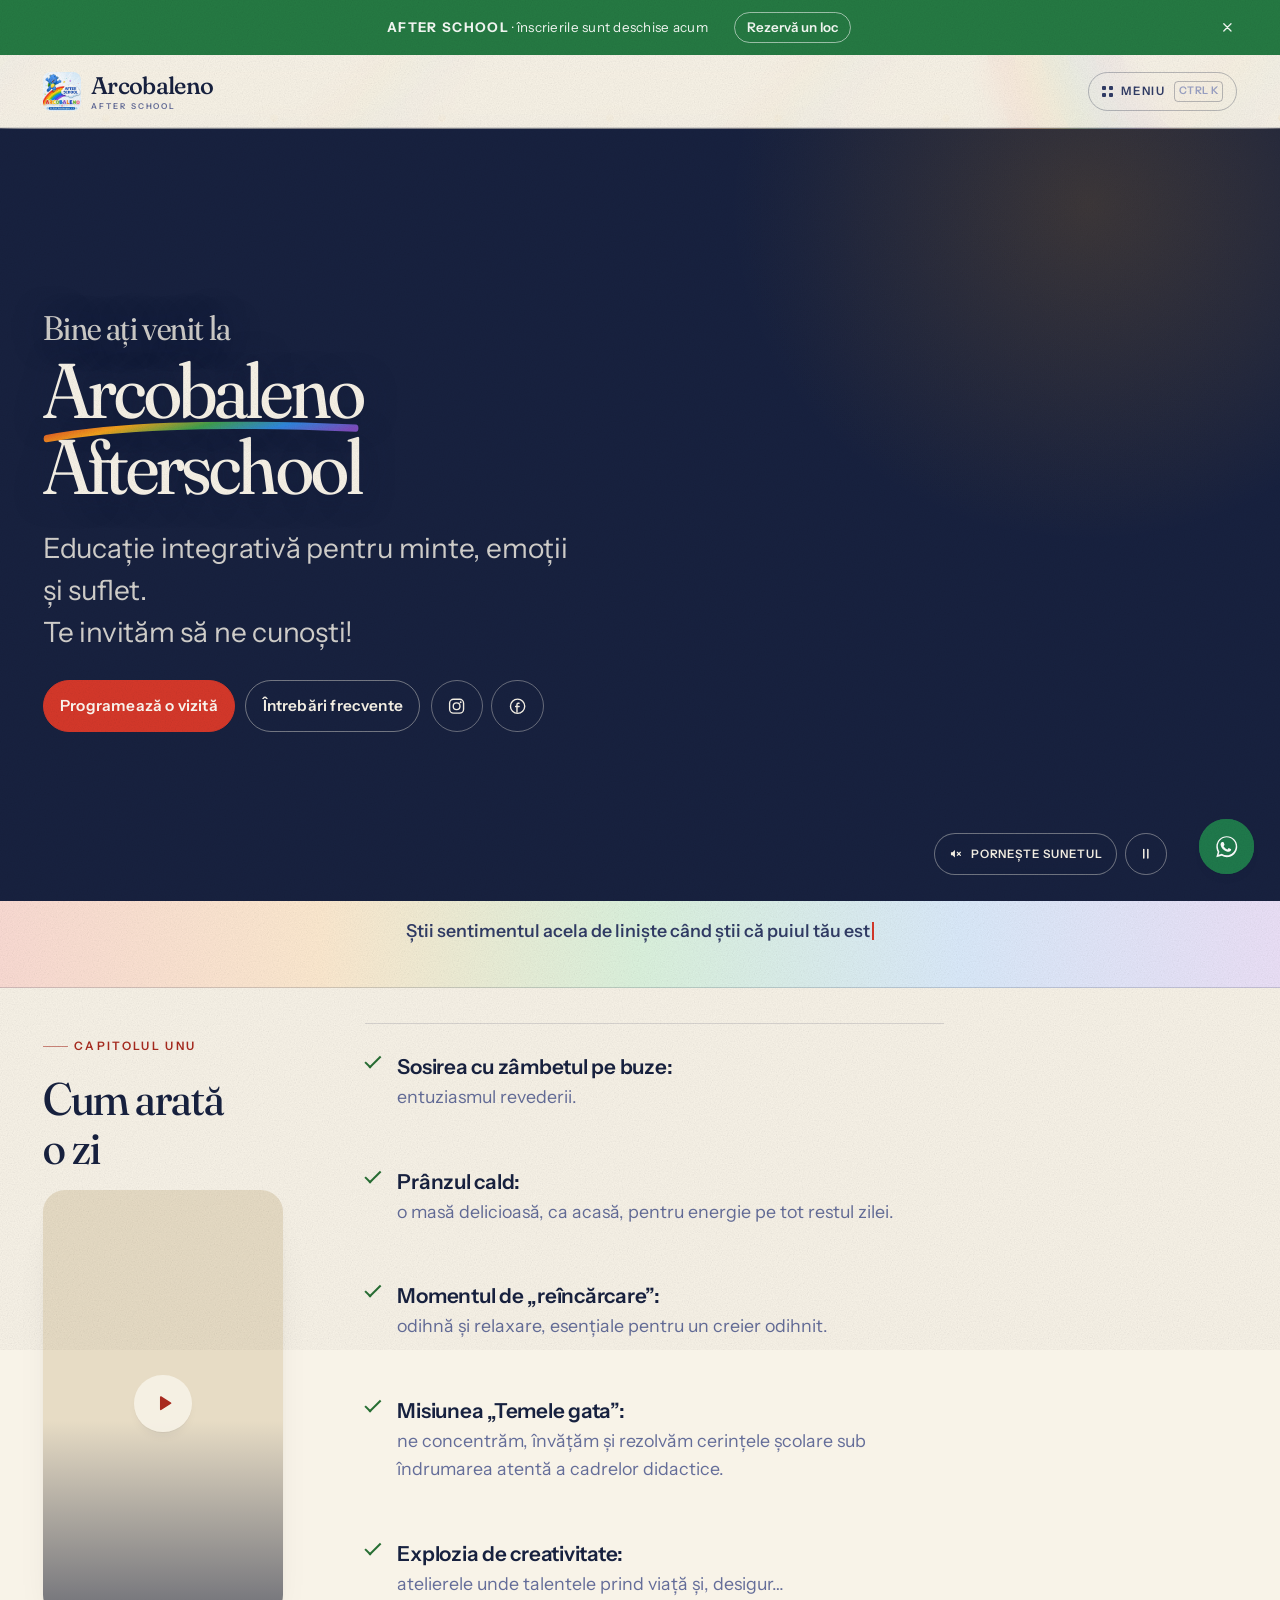
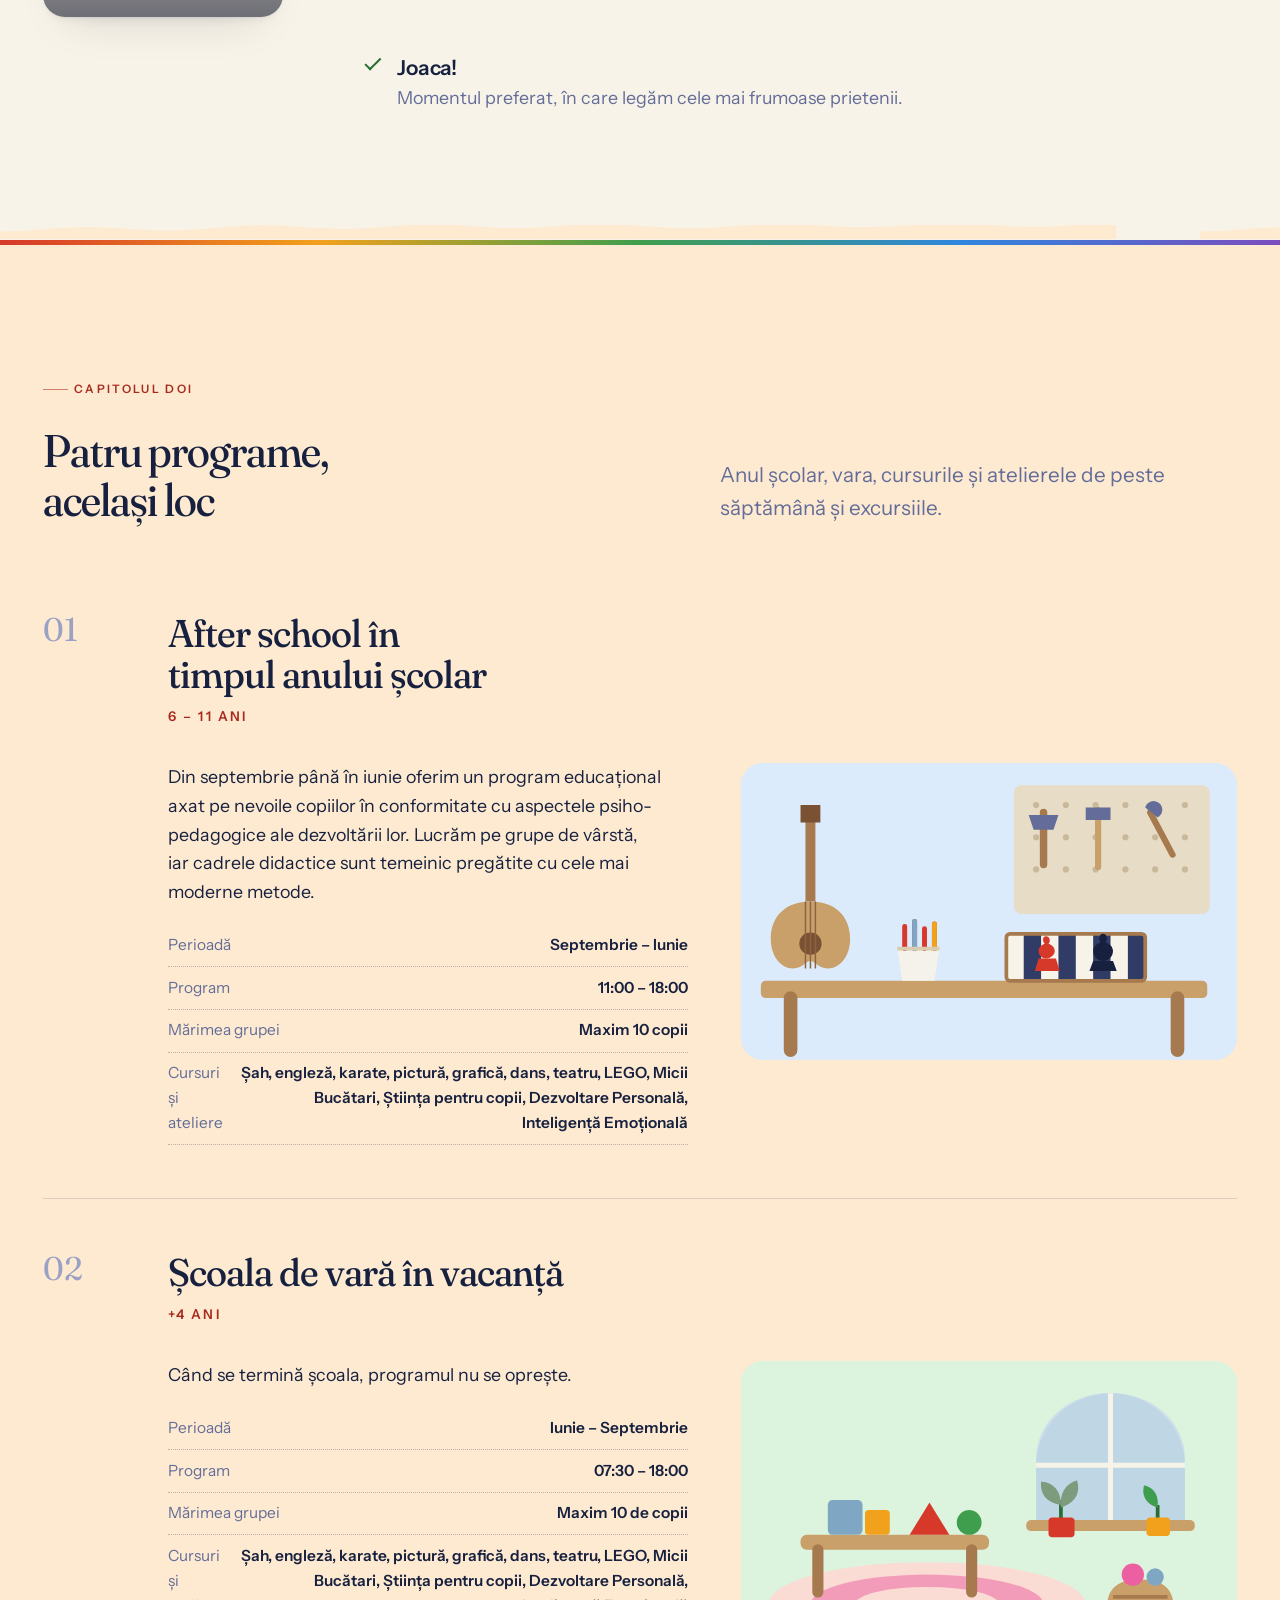
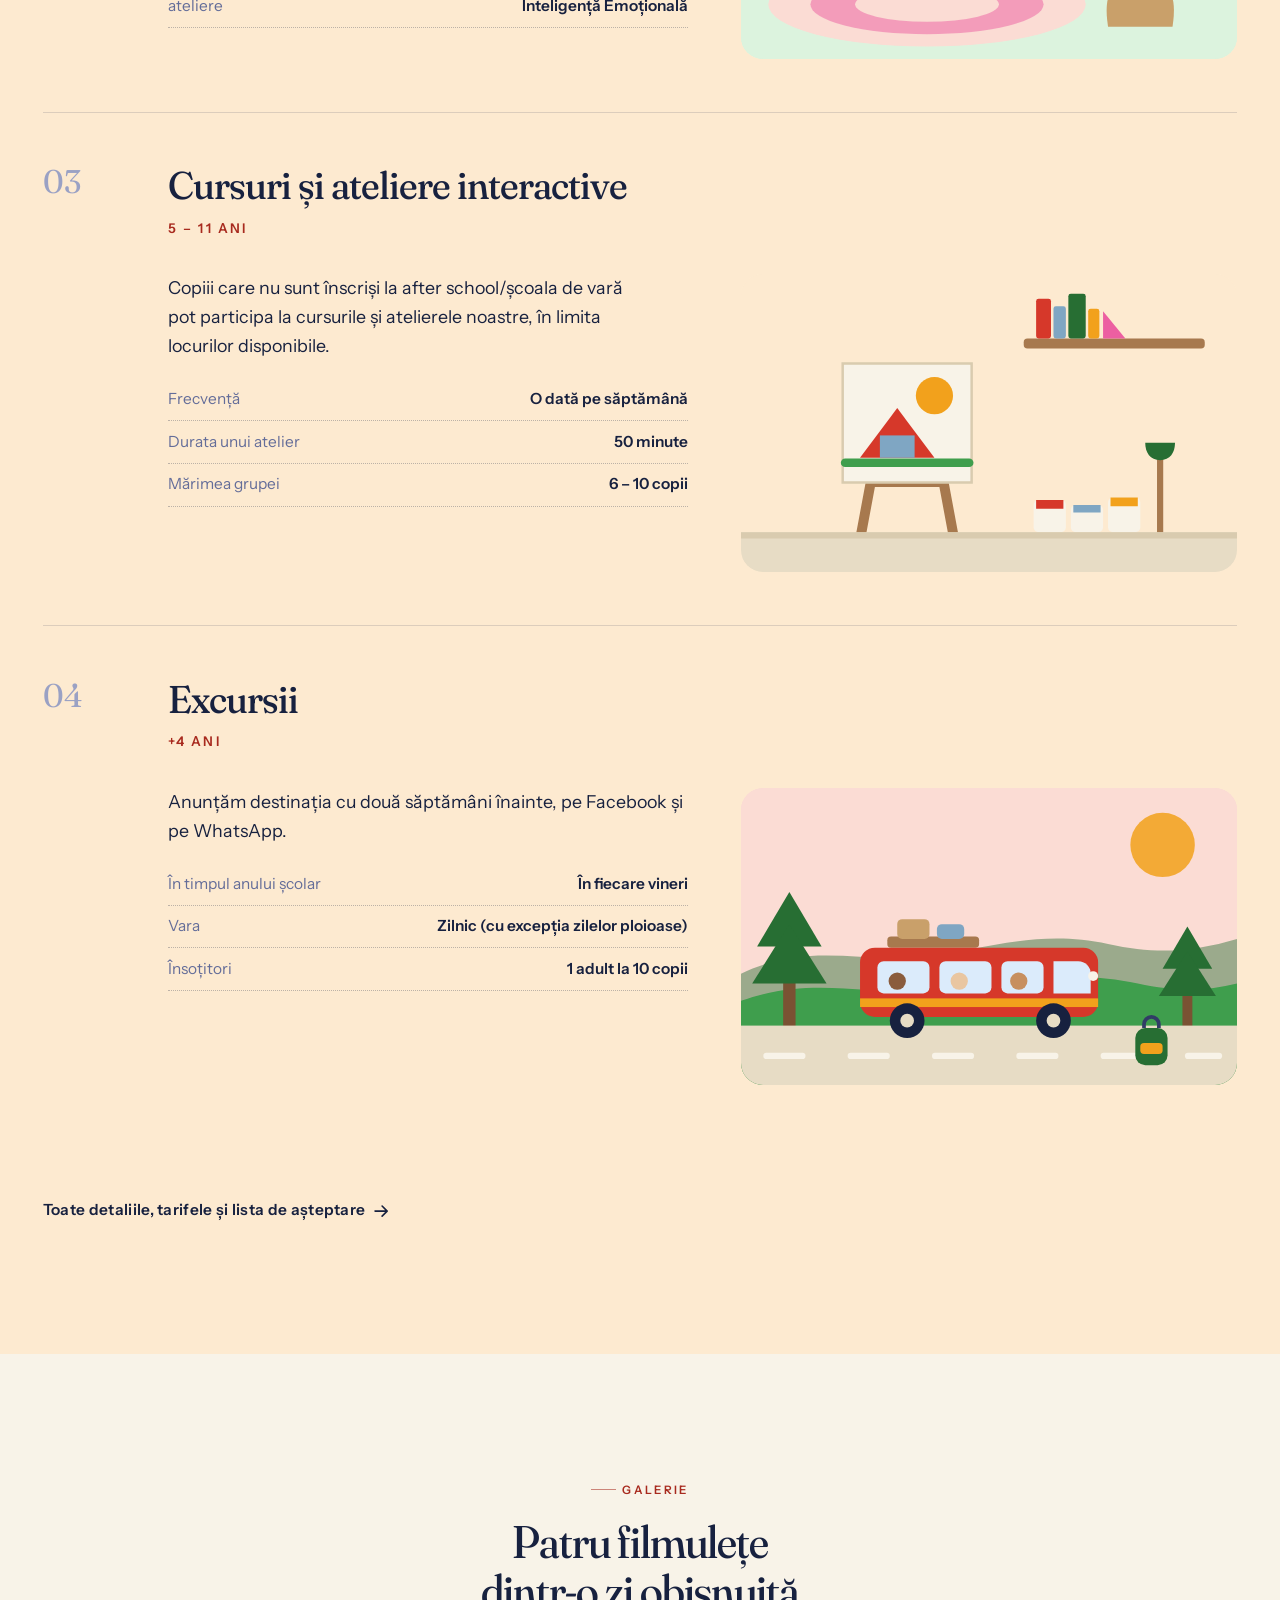
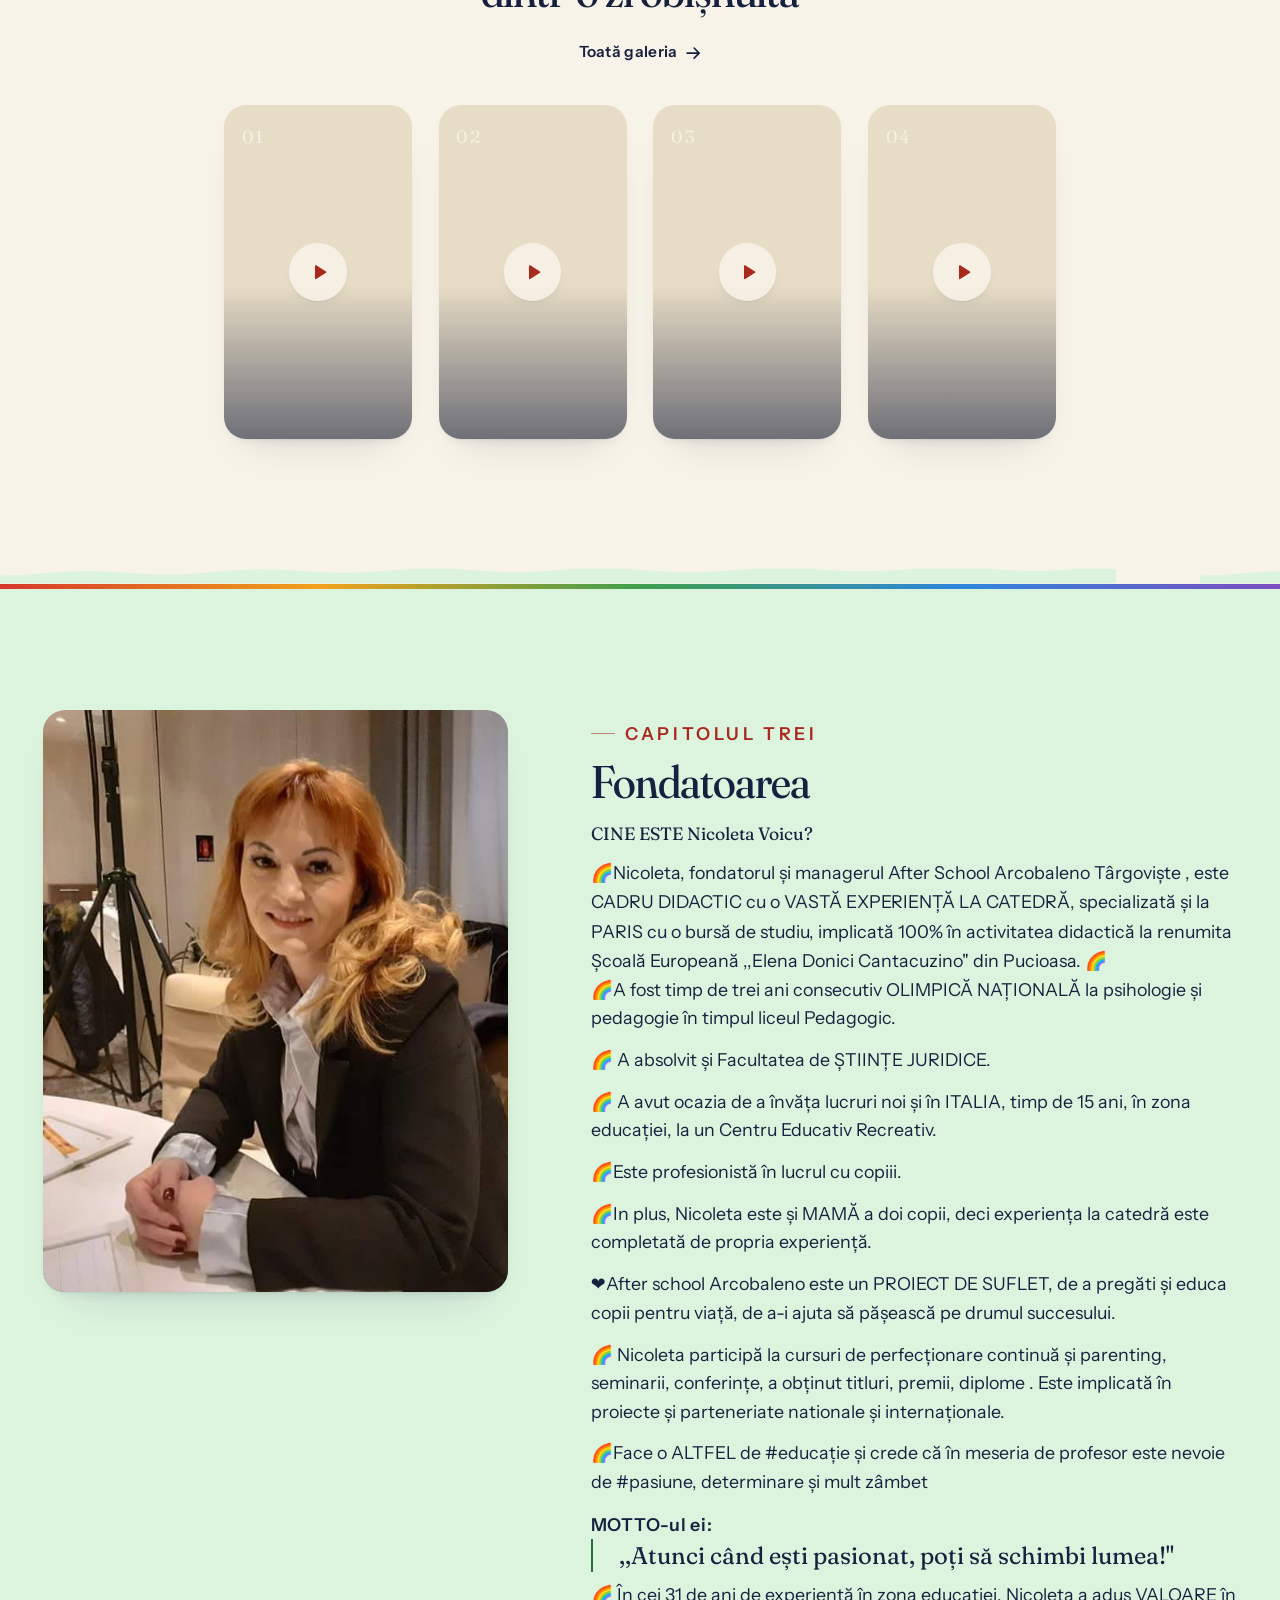
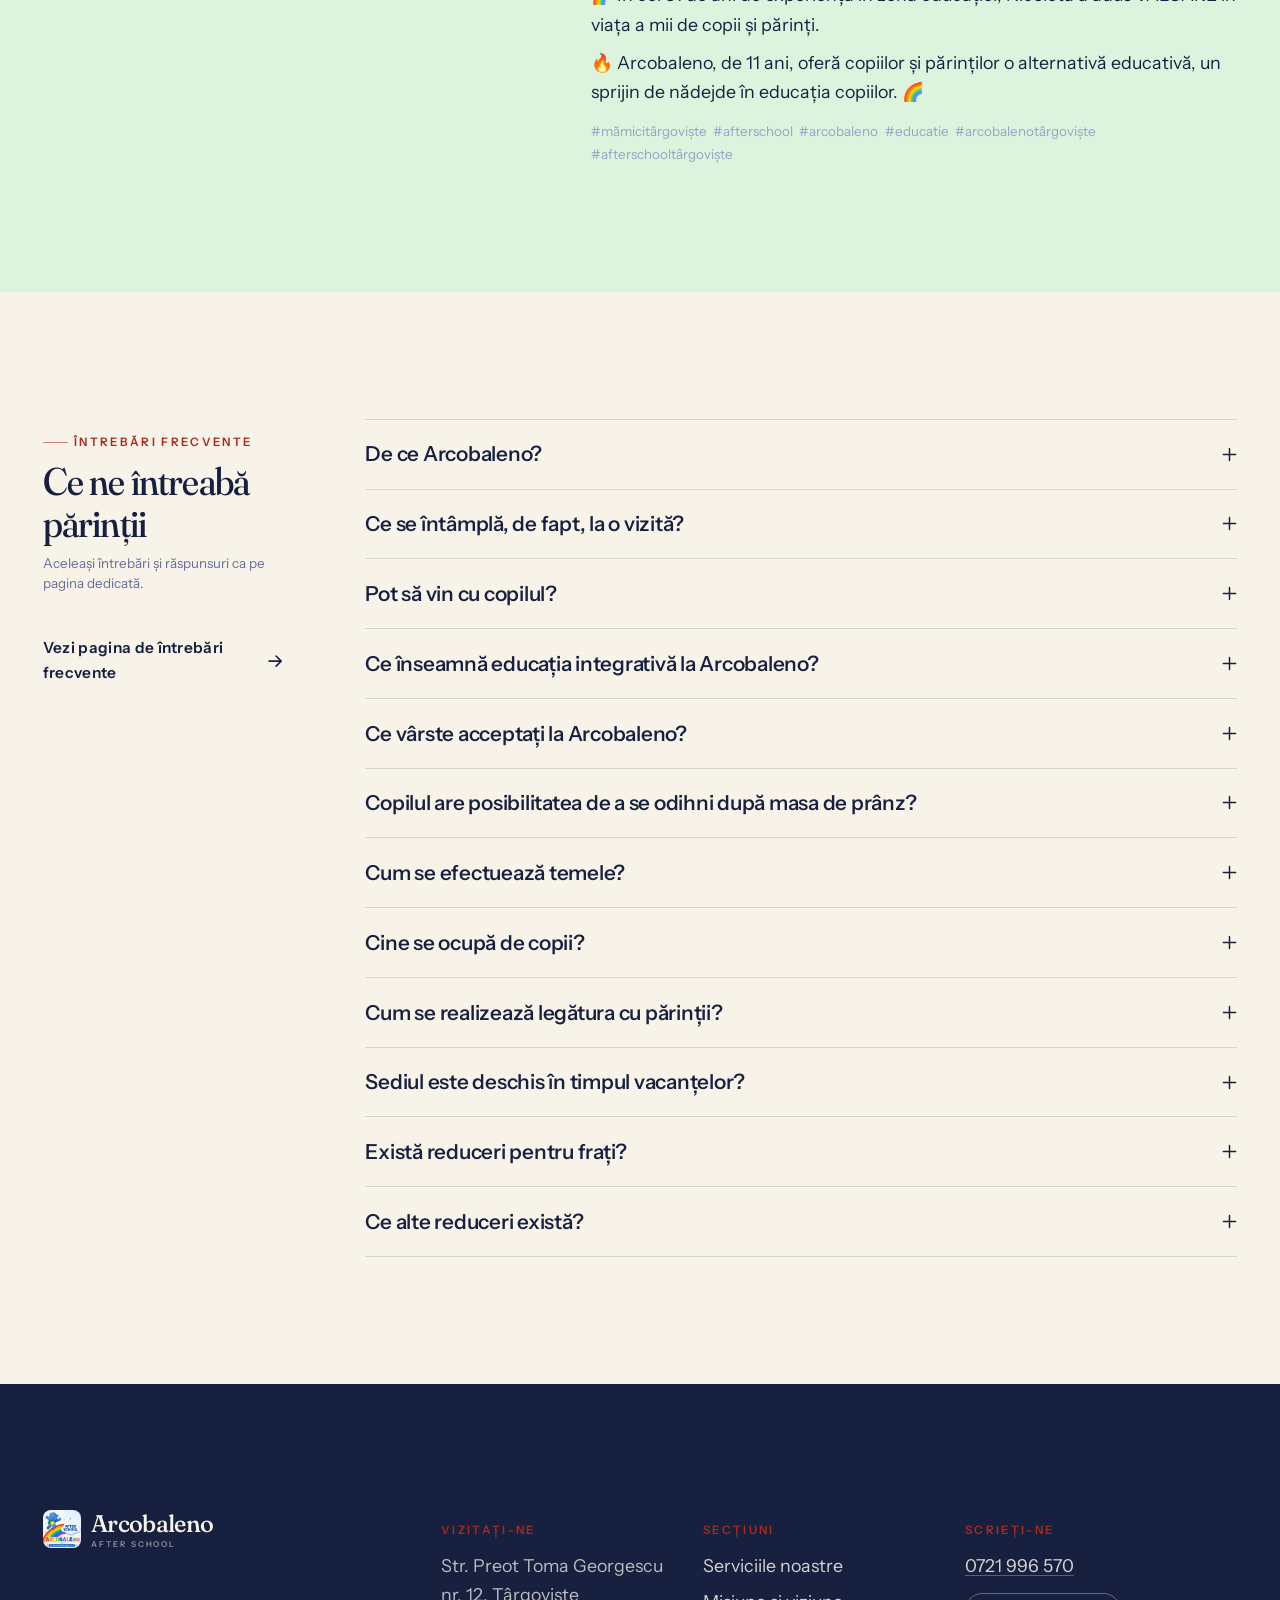
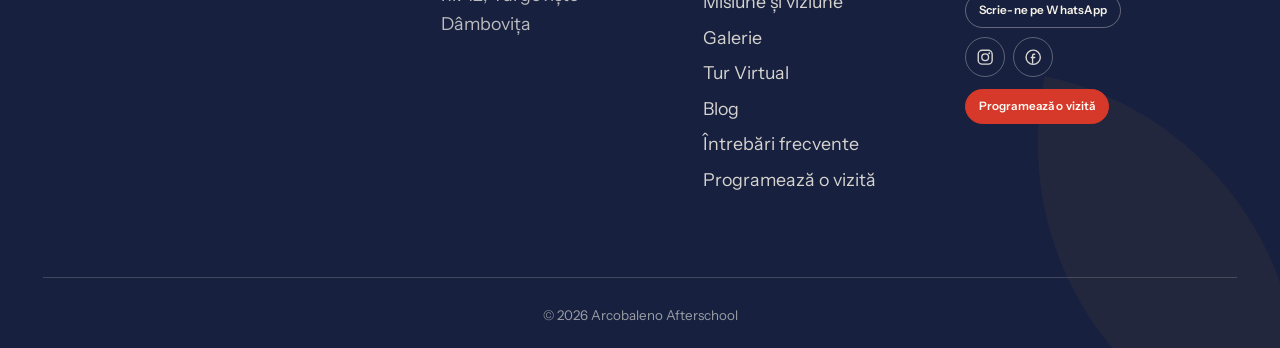
==== commit 15ec3e28: "Move the day's film under its title, set the founder's own words, type the band Three changes to the" ====
--- a/index.html
+++ b/index.html
@@ -260,19 +260,18 @@
     </div>
   </section>
 
-  <!-- ============================================================ bandă -->
-  <div class="ticker" aria-hidden="true">
-    <div class="ticker__track" data-ticker>
-      <div class="ticker__group">
-        <span class="ticker__item"><svg><use href="#i-sprig"/></svg> Vinerea în pădure, pe orice vreme</span>
-        <span class="ticker__item"><svg><use href="#i-sprig"/></svg> Miercurea e ziua pâinii</span>
-        <span class="ticker__item"><svg><use href="#i-sprig"/></svg> Odihnă la 12:45</span>
-        <span class="ticker__item"><svg><use href="#i-sprig"/></svg> Doi educatori la fiecare doisprezece copii</span>
-        <span class="ticker__item"><svg><use href="#i-sprig"/></svg> Luăm copiii de la trei școli din zonă</span>
-        <span class="ticker__item"><svg><use href="#i-sprig"/></svg> Clubul de vacanță merge toată vara</span>
-        <span class="ticker__item"><svg><use href="#i-sprig"/></svg> Cizmele lângă ușă, vă rugăm</span>
-      </div>
-    </div>
+  <!-- ============================================================ bandă
+       Fraza se scrie literă cu literă. Trei copii ale ei, fiecare cu rostul
+       ei: „ghost” ține locul, ca banda să aibă de la început înălțimea
+       finală și pagina să nu sară cât se scrie; copia pentru cititoarele de
+       ecran o dă dintr-o bucată, fiindcă nimeni n-are nevoie să audă un text
+       literă cu literă; a treia e cea care se vede scriindu-se. -->
+  <div class="ticker ticker--type">
+    <p class="ticker__line">
+      <span class="ticker__ghost" aria-hidden="true">Știi sentimentul acela de liniște când știi că puiul tău este pe mâini bune, mănâncă sănătos, se odihnește, își face temele, se dezvoltă și se distrează? Asta găsești la Arcobaleno</span>
+      <span class="u-sr">Știi sentimentul acela de liniște când știi că puiul tău este pe mâini bune, mănâncă sănătos, se odihnește, își face temele, se dezvoltă și se distrează? Asta găsești la Arcobaleno</span>
+      <span class="ticker__typed" data-typewriter aria-hidden="true"></span>
+    </p>
   </div>
 
   <!-- ============================================================ ziua -->
@@ -281,74 +280,30 @@
       <div class="spread__rail stack">
         <p class="eyebrow">Capitolul unu</p>
         <h2>Cum arată<br>o zi</h2>
-        <div class="now" data-now data-open="false">
-          <p class="now__head"><span class="now__pip"></span> <span data-now-label>Chiar acum</span></p>
-          <p class="now__what" data-now-what>&mdash;</p>
-          <p class="now__meta" data-now-meta></p>
-        </div>
-      </div>
-
-      <div class="rhythm reveal" data-reveal>
-        <div class="rhythm__row" data-from="7:30" data-to="8:15">
-          <p class="rhythm__time">7:30</p>
-          <p class="rhythm__what">Se deschid ușile</p>
-          <p class="rhythm__note">Pături, cărți și capătul liniștit al sălii. Nimeni nu e întâmpinat cu voce tare.</p>
-        </div>
-        <div class="rhythm__row" data-from="8:15" data-to="9:00">
-          <p class="rhythm__time">8:15</p>
-          <p class="rhythm__what">Micul dejun</p>
-          <p class="rhythm__note">Terci, fructe și ce a mai ieșit din cuptor. Copiii se servesc singuri.</p>
-        </div>
-        <div class="rhythm__row" data-from="9:00" data-to="9:30">
-          <p class="rhythm__time">9:00</p>
-          <p class="rhythm__what">Cercul de dimineață</p>
-          <p class="rhythm__note">Prezența, vremea și cine are noutăți. Opt minute, rareori nouă.</p>
-        </div>
-        <div class="rhythm__row" data-from="9:30" data-to="10:45">
-          <p class="rhythm__time">9:30</p>
-          <p class="rhythm__what">Investigații</p>
-          <p class="rhythm__note">Blocul lung. Lut, apă, construcții, litere, povești &mdash; nouăzeci de minute, netăiate.</p>
-        </div>
-        <div class="rhythm__row" data-from="10:45" data-to="12:15">
-          <p class="rhythm__time">10:45</p>
-          <p class="rhythm__what">Afară</p>
-          <p class="rhythm__note">În fiecare zi. Hainele de ploaie sunt ale noastre, deci vremea nu e un motiv.</p>
-        </div>
-        <div class="rhythm__row" data-from="12:15" data-to="12:45">
-          <p class="rhythm__time">12:15</p>
-          <p class="rhythm__what">Prânzul</p>
-          <p class="rhythm__note">O masă lungă, servită ca acasă. Ana îl gătește în aceeași dimineață.</p>
-        </div>
-        <div class="rhythm__row" data-from="12:45" data-to="14:30">
-          <p class="rhythm__time">12:45</p>
-          <p class="rhythm__what">Odihnă</p>
-          <p class="rhythm__note">Dormi dacă ai nevoie. Povești și o cameră în penumbră dacă nu.</p>
-        </div>
-        <div class="rhythm__row" data-from="14:30" data-to="15:15">
-          <p class="rhythm__time">14:30</p>
-          <p class="rhythm__what">Gustare</p>
-          <p class="rhythm__note">Pentru că știm că mintea funcționează mai bine pe stomacul plin.</p>
-        </div>
-        <div class="rhythm__row" data-from="15:15" data-to="16:00">
-          <p class="rhythm__time">15:15</p>
-          <p class="rhythm__what">Se deschide after school-ul</p>
-          <p class="rhythm__note">Mergem pe jos după copii la Marlow, Beckett și Sfântul Aldate.</p>
-        </div>
-        <div class="rhythm__row" data-from="16:00" data-to="17:00">
-          <p class="rhythm__time">16:00</p>
-          <p class="rhythm__what">Cluburi</p>
-          <p class="rhythm__note">Tâmplărie, cor, șah, grădinărit. Alese de copii la începutul fiecărui trimestru.</p>
-        </div>
-        <div class="rhythm__row" data-from="17:00" data-to="18:00">
-          <p class="rhythm__time">17:00</p>
-          <p class="rhythm__what">Ora liniștită</p>
-          <p class="rhythm__note">Teme sub lampa lungă, apoi Hollis citește cu voce tare &mdash; prost, intenționat.</p>
-        </div>
-        <div class="rhythm__row" data-from="18:00" data-to="18:15">
-          <p class="rhythm__time">18:00</p>
-          <p class="rhythm__what">Se închid ușile</p>
-          <p class="rhythm__note">Cizmele încălțate, ghiozdanele verificate, un lucru rămas mereu în urmă.</p>
-        </div>
+
+        <!-- Filmul stă sub titlu, în coloana din stânga, nu lângă listă. -->
+        <figure class="vidcard day__film"
+                data-video-card="assets/video/ziua.mp4"
+                data-video-title="O zi la Arcobaleno Afterschool">
+          <div class="vidcard__frame">
+            <video src="assets/video/ziua.mp4#t=0.1" muted loop playsinline preload="metadata"></video>
+            <button class="vidcard__play" type="button" data-video-open>
+              <span class="u-sr">Redă filmul: o zi la Arcobaleno</span>
+              <svg aria-hidden="true"><use href="#i-play"/></svg>
+            </button>
+          </div>
+        </figure>
+      </div>
+
+      <div class="day reveal" data-reveal>
+        <ul class="daylist">
+          <li><strong>Sosirea cu zâmbetul pe buze:</strong> entuziasmul revederii.</li>
+          <li><strong>Prânzul cald:</strong> o masă delicioasă, ca acasă, pentru energie pe tot restul zilei.</li>
+          <li><strong>Momentul de „reîncărcare”:</strong> odihnă și relaxare, esențiale pentru un creier odihnit.</li>
+          <li><strong>Misiunea „Temele gata”:</strong> ne concentrăm, învățăm și rezolvăm cerințele școlare sub îndrumarea atentă a cadrelor didactice.</li>
+          <li><strong>Explozia de creativitate:</strong> atelierele unde talentele prind viață și, desigur&hellip;</li>
+          <li><strong>Joaca!</strong> Momentul preferat, în care legăm cele mai frumoase prietenii.</li>
+        </ul>
       </div>
     </div>
   </section>
@@ -556,10 +511,37 @@
              data-optional decoding="async">
       </figure>
 
+      <!-- Textul de mai jos e cel dat de autor, cuvânt cu cuvânt. Emoji-urile
+           țin loc de buline, deci lista nu-și mai pune și ea una. -->
       <div class="founder__text stack stack--sm">
         <p class="eyebrow">Capitolul trei</p>
         <h2>Fondatoarea</h2>
-        <p class="prose">Urmează să fie adăugat</p>
+
+        <p class="founder__lead">CINE ESTE Nicoleta Voicu?</p>
+
+        <p class="founder__intro">🌈Nicoleta, fondatorul și managerul After School Arcobaleno Târgoviște , este CADRU DIDACTIC cu o VASTĂ EXPERIENȚĂ LA CATEDRĂ, specializată și la PARIS cu o bursă de studiu, implicată 100% în activitatea didactică la renumita Școală Europeană ,,Elena Donici Cantacuzino" din Pucioasa. 🌈</p>
+
+        <ul class="founder__facts" role="list">
+          <li>🌈A fost timp de trei ani consecutiv OLIMPICĂ NAȚIONALĂ la psihologie și pedagogie în timpul liceul Pedagogic.</li>
+          <li>🌈 A absolvit și Facultatea de ȘTIINȚE JURIDICE.</li>
+          <li>🌈 A avut ocazia de a învăța lucruri noi și în ITALIA, timp de 15 ani, în zona educației, la un Centru Educativ Recreativ.</li>
+          <li>🌈Este profesionistă în lucrul cu copiii.</li>
+          <li>🌈In plus, Nicoleta este și MAMĂ a doi copii, deci experiența la catedră este completată de propria experiență.</li>
+          <li>❤After school Arcobaleno este un PROIECT DE SUFLET, de a pregăti și educa copii pentru viață, de a-i ajuta să pășească pe drumul succesului.</li>
+          <li>🌈 Nicoleta participă la cursuri de perfecționare continuă și parenting, seminarii, conferințe, a obținut titluri, premii, diplome . Este implicată în proiecte și parteneriate nationale și internaționale.</li>
+          <li>🌈Face o ALTFEL de #educație și crede că în meseria de profesor este nevoie de #pasiune, determinare și mult zâmbet</li>
+        </ul>
+
+        <p class="founder__motto-label">MOTTO-ul ei:</p>
+        <blockquote class="founder__motto">
+          <p>,,Atunci când ești pasionat, poți să schimbi lumea!"</p>
+        </blockquote>
+
+        <p>🌈 În cei 31 de ani de experiență în zona educației, Nicoleta a adus VALOARE în viața a mii de copii și părinți.</p>
+
+        <p>🔥 Arcobaleno, de 11 ani, oferă copiilor și părinților o alternativă educativă, un sprijin de nădejde în educația copiilor. 🌈</p>
+
+        <p class="founder__tags">#mămicitârgoviște #afterschool #arcobaleno #educatie #arcobalenotârgoviște #afterschooltârgoviște</p>
       </div>
     </div>
   </section>
--- a/assets/css/components.css
+++ b/assets/css/components.css
@@ -560,60 +560,66 @@
 
   .dash__foot strong { color: var(--ink); font-weight: 600; }
 
-  /* ================================================================ marquee */
+  /* ================================================================== bandă */
   .ticker {
-    --speed: 46s;
     overflow: hidden;
+    /* Banda urcă un pixel peste erou. Eroul se măsoară din JS și ajunge la
+       fereastră la pixel, dar dacă vreodată rămâne scurt cu o fracțiune,
+       muchia de sus a benzii era exact dunga de hârtie care se vedea sub
+       film. Așa nu are cum. */
+    margin-block-start: -1px;
     border-block: 1px solid var(--rule);
     padding-block: 0.85rem;
     background: var(--paper-warm);
-    -webkit-mask-image: linear-gradient(90deg, transparent, #000 7%, #000 93%, transparent);
-    mask-image: linear-gradient(90deg, transparent, #000 7%, #000 93%, transparent);
-  }
-
-  .ticker__track {
-    display: flex;
-    inline-size: max-content;
-    animation: ticker var(--speed) linear infinite;
-  }
-
-  .ticker:hover .ticker__track { animation-play-state: paused; }
-
-  .ticker__group {
-    display: flex;
-    align-items: center;
-    gap: var(--sp-lg);
-    padding-inline-end: var(--sp-lg);
-  }
-
-  .ticker__item {
-    display: inline-flex;
-    align-items: center;
-    gap: 0.6rem;
-    font-size: var(--fs-2xs);
+  }
+
+  /* ------------------------------------------------- banda care se scrie
+     Aceeași bandă, dar cu o singură frază care apare literă cu literă.
+     Nu mai derulează, deci nici masca de pe muchii n-are ce estompa. */
+  .ticker--type {
+    display: grid;
+    justify-items: center;
+    padding-block: 1.05rem;
+    -webkit-mask-image: none;
+    mask-image: none;
+  }
+
+  .ticker__line {
+    position: relative;
+    max-inline-size: 64rem;
+    padding-inline: var(--gutter);
+    text-align: center;
+    font-size: var(--fs-sm);
     font-weight: 550;
-    letter-spacing: 0.06em;
-    text-transform: uppercase;
+    line-height: 1.45;
     color: var(--ink-soft);
-    white-space: nowrap;
-  }
-
-  .ticker__item svg { inline-size: 0.85rem; color: var(--clay); flex: none; }
-
-  /* Frunzele din bandă merg pe tot arcul, ca sub siglă — șapte fapte, șapte
-     culori. `nth-child` se calculează per grup, deci copia pentru buclă
-     continuă exact aceeași secvență, fără cusătură vizibilă. */
-  .ticker__item:nth-child(7n+1) svg { color: var(--clay); }
-  .ticker__item:nth-child(7n+2) svg { color: var(--ochre-deep); }
-  .ticker__item:nth-child(7n+3) svg { color: var(--sage-deep); }
-  .ticker__item:nth-child(7n+4) svg { color: var(--sky-deep); }
-  .ticker__item:nth-child(7n+5) svg { color: var(--plum); }
-  .ticker__item:nth-child(7n+6) svg { color: var(--petal); }
-  .ticker__item:nth-child(7n)   svg { color: var(--clay-deep); }
-
-  @keyframes ticker {
-    to { transform: translateX(-50%); }
-  }
+    text-wrap: balance;
+  }
+
+  /* Ține locul frazei întregi, fără s-o arate. */
+  .ticker__ghost { visibility: hidden; }
+
+  .ticker__typed {
+    position: absolute;
+    inset: 0;
+    padding-inline: var(--gutter);
+  }
+
+  /* Cursorul clipește cât se scrie și pleacă la final. */
+  .ticker__typed::after {
+    content: "";
+    display: inline-block;
+    inline-size: 0.09em;
+    block-size: 1.05em;
+    margin-inline-start: 0.14em;
+    vertical-align: -0.18em;
+    background: var(--clay);
+    animation: caret 1s steps(1) infinite;
+  }
+
+  .ticker__typed[data-done="true"]::after { display: none; }
+
+  @keyframes caret { 50% { opacity: 0; } }
 
   /* ================================================================ seal */
   .seal {
@@ -683,113 +689,59 @@
     overflow: hidden;
   }
 
-  /* ================================================================ rhythm
-     The day, laid out against a hairline. */
-  .rhythm { border-block-start: 1px solid var(--rule); }
-
-  .rhythm__row {
-    display: grid;
-    grid-template-columns: 4.4rem minmax(0, 1fr);
-    gap: var(--sp-xs) var(--sp-sm);
-    padding-block: var(--sp-sm);
-    border-block-end: 1px solid var(--rule);
-    align-items: baseline;
-    transition: background-color var(--dur) var(--ease-out);
-  }
+  /* ================================================================== ziua
+     Lista zilei lângă filmul vertical. Filmul trece sub listă abia sub 46em,
+     unde o coloană de text de lângă un 9:16 ar rămâne prea îngustă. */
+  .day { display: grid; gap: var(--sp-xl); }
 
   @media (min-width: 46em) {
-    .rhythm__row {
-      grid-template-columns: 6rem minmax(0, 15rem) minmax(0, 1fr);
-      gap: var(--sp-md);
-      padding-inline: var(--sp-xs);
-      margin-inline: calc(var(--sp-xs) * -1);
-      border-radius: var(--r-sm);
+    .day {
+      grid-template-columns: minmax(0, 1fr) minmax(0, 15rem);
+      gap: var(--sp-xl);
+      align-items: start;
     }
-    .rhythm__row:hover { background: color-mix(in oklab, var(--ochre) 12%, transparent); }
-  }
-
-  .rhythm__time {
-    font-family: var(--font-display);
+  }
+
+  .daylist {
+    display: grid;
+    gap: var(--sp-md);
+    list-style: none;
+    padding: 0;
+    margin: 0;
+    border-block-start: 1px solid var(--rule);
+  }
+
+  .daylist li {
+    padding-block: var(--sp-md) 0;
+    padding-inline-start: 2rem;
+    position: relative;
     font-size: var(--fs-sm);
-    font-weight: 500;
-    font-variant-numeric: tabular-nums lining-nums;
-    letter-spacing: -0.01em;
-    color: var(--clay-deep);
-    font-variation-settings: "SOFT" 30, "WONK" 0, "opsz" 20;
-  }
-
-  .rhythm__what {
+    line-height: 1.6;
+    color: var(--ink-faint);
+  }
+
+  /* Bifa, desenată din două laturi ale unei casete rotite — fără pictogramă. */
+  .daylist li::before {
+    content: "";
+    position: absolute;
+    inset-inline-start: 0;
+    inset-block-start: calc(var(--sp-md) + 0.34em);
+    inline-size: 1rem;
+    block-size: 0.52rem;
+    border-block-end: 2px solid var(--sage-deep);
+    border-inline-start: 2px solid var(--sage-deep);
+    rotate: -45deg;
+  }
+
+  .daylist strong {
+    display: block;
     font-size: var(--fs-md);
-    font-weight: 550;
+    font-weight: 600;
     letter-spacing: -0.012em;
-    grid-column: 2;
-  }
-
-  .rhythm__note {
-    grid-column: 2;
-    font-size: var(--fs-sm);
-    color: var(--ink-faint);
-    line-height: 1.5;
-  }
-
-  @media (min-width: 46em) {
-    .rhythm__note { grid-column: 3; }
-  }
-
-  .rhythm__row[data-now="true"] {
-    background: color-mix(in oklab, var(--ochre) 24%, transparent);
-  }
-
-  /* ================================================================ now */
-  .now {
-    display: grid;
-    gap: var(--sp-xs);
-    padding: var(--sp-md);
-    border: 1px solid var(--rule-strong);
-    border-radius: var(--r-lg);
-    background: var(--surface-raised);
-    box-shadow: var(--lift);
-  }
-
-  .now__head {
-    display: flex;
-    align-items: center;
-    gap: 0.55rem;
-    font-size: var(--fs-3xs);
-    font-weight: 600;
-    letter-spacing: 0.2em;
-    text-transform: uppercase;
-    color: var(--ink-faint);
-  }
-
-  .now__pip {
-    inline-size: 0.5rem;
-    block-size: 0.5rem;
-    border-radius: 50%;
-    background: var(--sage-deep);
-    flex: none;
-    box-shadow: 0 0 0 0 color-mix(in oklab, var(--sage-deep) 60%, transparent);
-    animation: pip 2.6s var(--ease-out) infinite;
-  }
-
-  .now[data-open="false"] .now__pip { background: var(--ink-ghost); animation: none; }
-
-  @keyframes pip {
-    0%   { box-shadow: 0 0 0 0 color-mix(in oklab, var(--sage-deep) 55%, transparent); }
-    70%  { box-shadow: 0 0 0 0.62rem transparent; }
-    100% { box-shadow: 0 0 0 0 transparent; }
-  }
-
-  .now__what {
-    font-family: var(--font-display);
-    font-size: var(--fs-2xl);
-    font-weight: 470;
-    line-height: 1.1;
-    letter-spacing: -0.024em;
-    font-variation-settings: "SOFT" 44, "WONK" 1, "opsz" 48;
-  }
-
-  .now__meta { font-size: var(--fs-xs); color: var(--ink-faint); }
+    color: var(--ink);
+  }
+
+  .day__film { align-self: start; }
 
   /* ================================================================ rooms */
   .room {
@@ -1412,10 +1364,6 @@
       transition: transform var(--dur-slow) var(--ease-spring);
     }
     .tenet:hover::before { transform: rotate(-12deg) translateY(-2px); }
-
-    /* Ticker items sit up as they pass under the cursor. */
-    .ticker__item { transition: color var(--dur-fast) var(--ease-out); }
-    .ticker__item:hover { color: var(--clay-deep); }
   }
 
   /* Leaves thrown by the logo. Positioned and coloured from script. */
--- a/assets/css/pages.css
+++ b/assets/css/pages.css
@@ -667,14 +667,17 @@
   .founder {
     display: grid;
     gap: var(--sp-lg);
-    align-items: center;
+    /* `start`, nu `center`: textul e lung, iar pe centru fotografia ar pluti
+       undeva la mijlocul unei coloane de două ori mai înalte decât ea. */
+    align-items: start;
   }
 
   @media (min-width: 48em) {
     .founder {
-      grid-template-columns: minmax(0, 0.8fr) minmax(0, 1fr);
+      grid-template-columns: minmax(0, 0.72fr) minmax(0, 1fr);
       gap: var(--sp-2xl);
     }
+
   }
 
   .founder__photo {
@@ -684,6 +687,16 @@
     overflow: hidden;
     background: var(--sage-wash);
     box-shadow: var(--lift);
+  }
+
+  /* Fotografia rămâne în dreptul textului cât se citește, în loc să dispară
+     după primul ecran de derulare. Scris după regula de mai sus: `sticky` și
+     `relative` au aceeași greutate, deci contează ordinea. */
+  @media (min-width: 48em) {
+    .founder__photo {
+      position: sticky;
+      inset-block-start: calc(var(--header-h) + var(--sp-md));
+    }
   }
 
   /* Desenul și fotografia stau unul peste altul; fotografia acoperă desenul
@@ -696,6 +709,58 @@
     block-size: 100%;
     object-fit: cover;
   }
+
+  /* Întrebarea cu care începe textul, tratată ca un cap de secțiune mic. */
+  .founder__lead {
+    font-family: var(--font-display);
+    font-size: var(--fs-lg);
+    line-height: 1.25;
+    font-variation-settings: "SOFT" 44, "WONK" 1, "opsz" 32;
+    margin-block-start: var(--sp-xs);
+  }
+
+  .founder__text p { font-size: var(--fs-sm); line-height: 1.65; }
+
+  .founder__intro { color: var(--ink); }
+
+  /* Emoji-urile din text sunt deja marcatori de listă, deci lista nu-și mai
+     pune și ea bulinele ei — ar ieși două semne pe fiecare rând. */
+  .founder__facts {
+    display: grid;
+    gap: var(--sp-xs);
+    list-style: none;
+    padding: 0;
+    margin: 0;
+    font-size: var(--fs-sm);
+    line-height: 1.6;
+  }
+
+  .founder__motto-label {
+    font-weight: 600;
+    letter-spacing: 0.04em;
+    margin-block-start: var(--sp-xs);
+  }
+
+  .founder__motto {
+    margin: 0;
+    padding-inline-start: var(--sp-md);
+    border-inline-start: 2px solid var(--sage-deep);
+    font-family: var(--font-display);
+    font-size: var(--fs-lg);
+    line-height: 1.35;
+    font-variation-settings: "SOFT" 44, "WONK" 1, "opsz" 32;
+  }
+
+  .founder__motto p { font-size: inherit; line-height: inherit; }
+
+  /* Etichetele, la fundul textului: se văd, dar nu concurează cu el. */
+  .founder__tags {
+    margin-block-start: var(--sp-xs);
+    color: var(--ink-ghost);
+    word-spacing: 0.25em;
+  }
+
+  .founder__text .founder__tags { font-size: var(--fs-2xs); line-height: 1.7; }
 
   /* ============================================================== visit */
   .visit__grid {
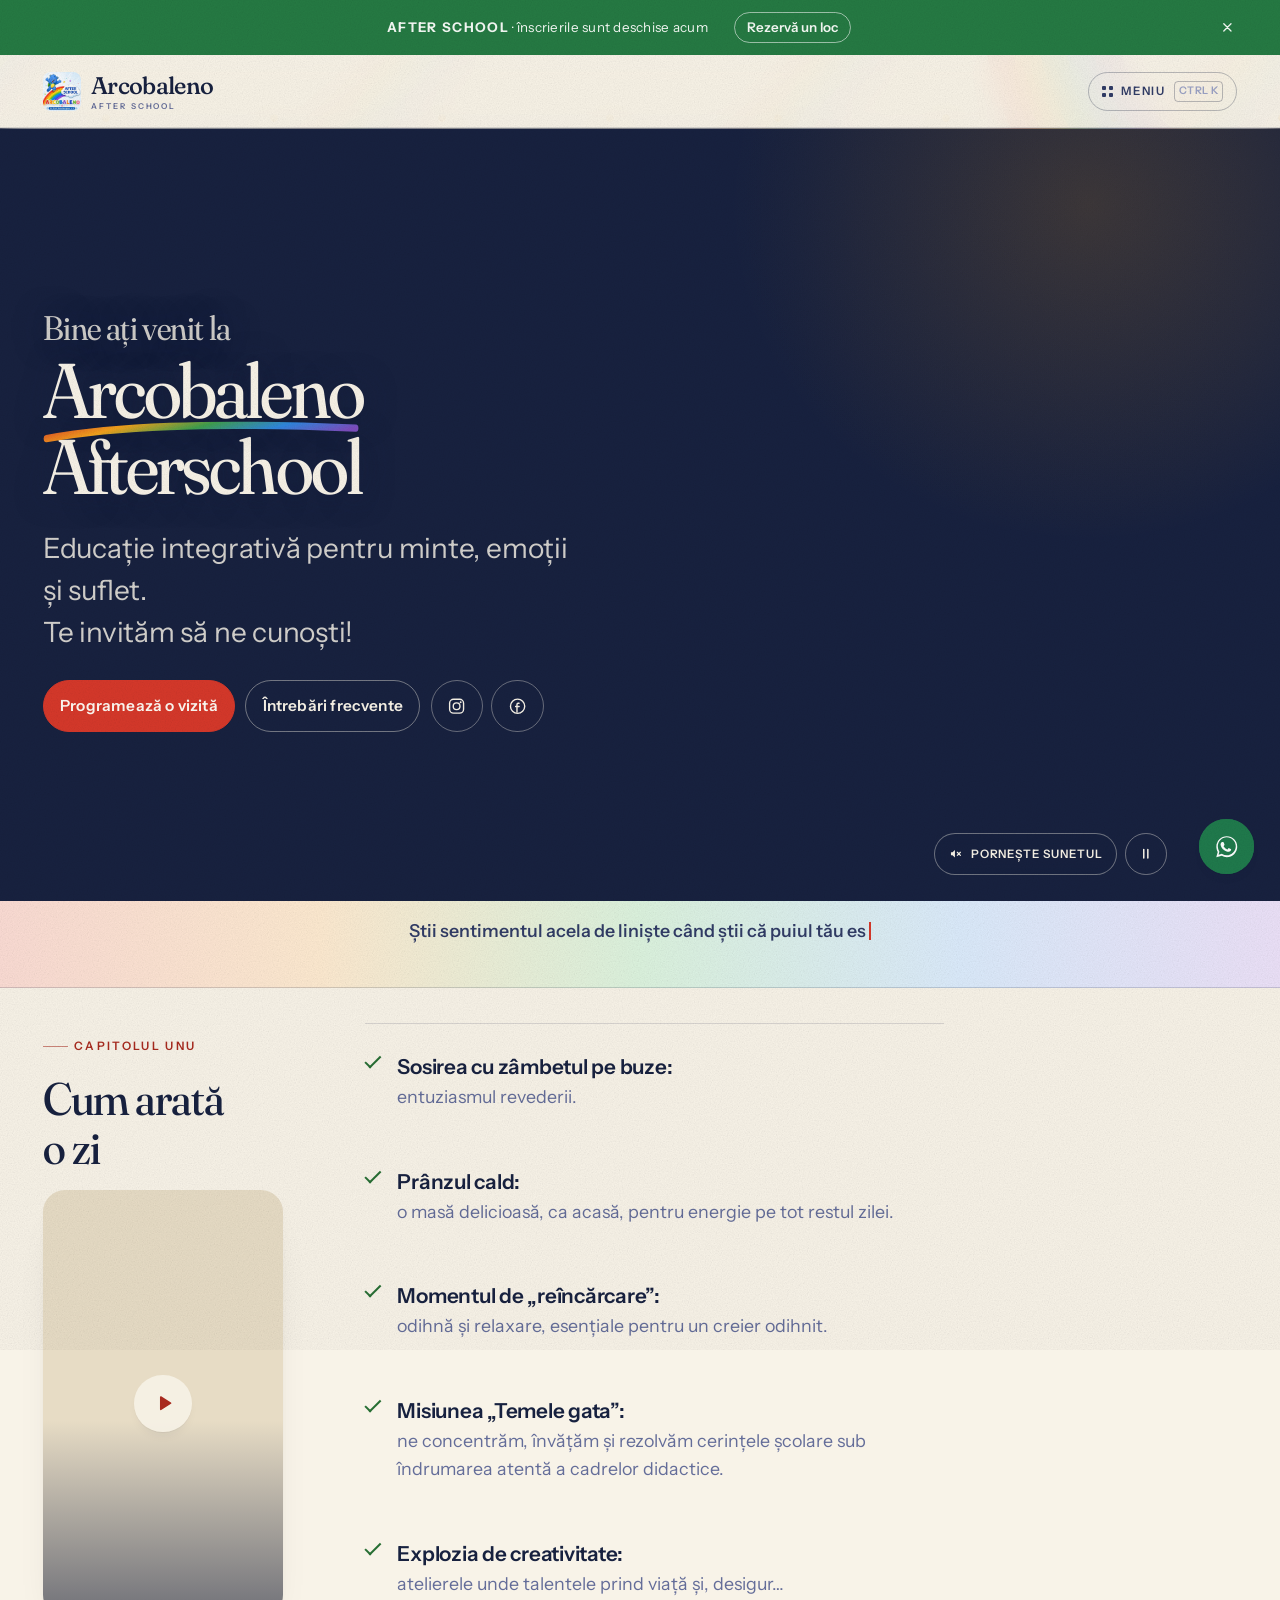
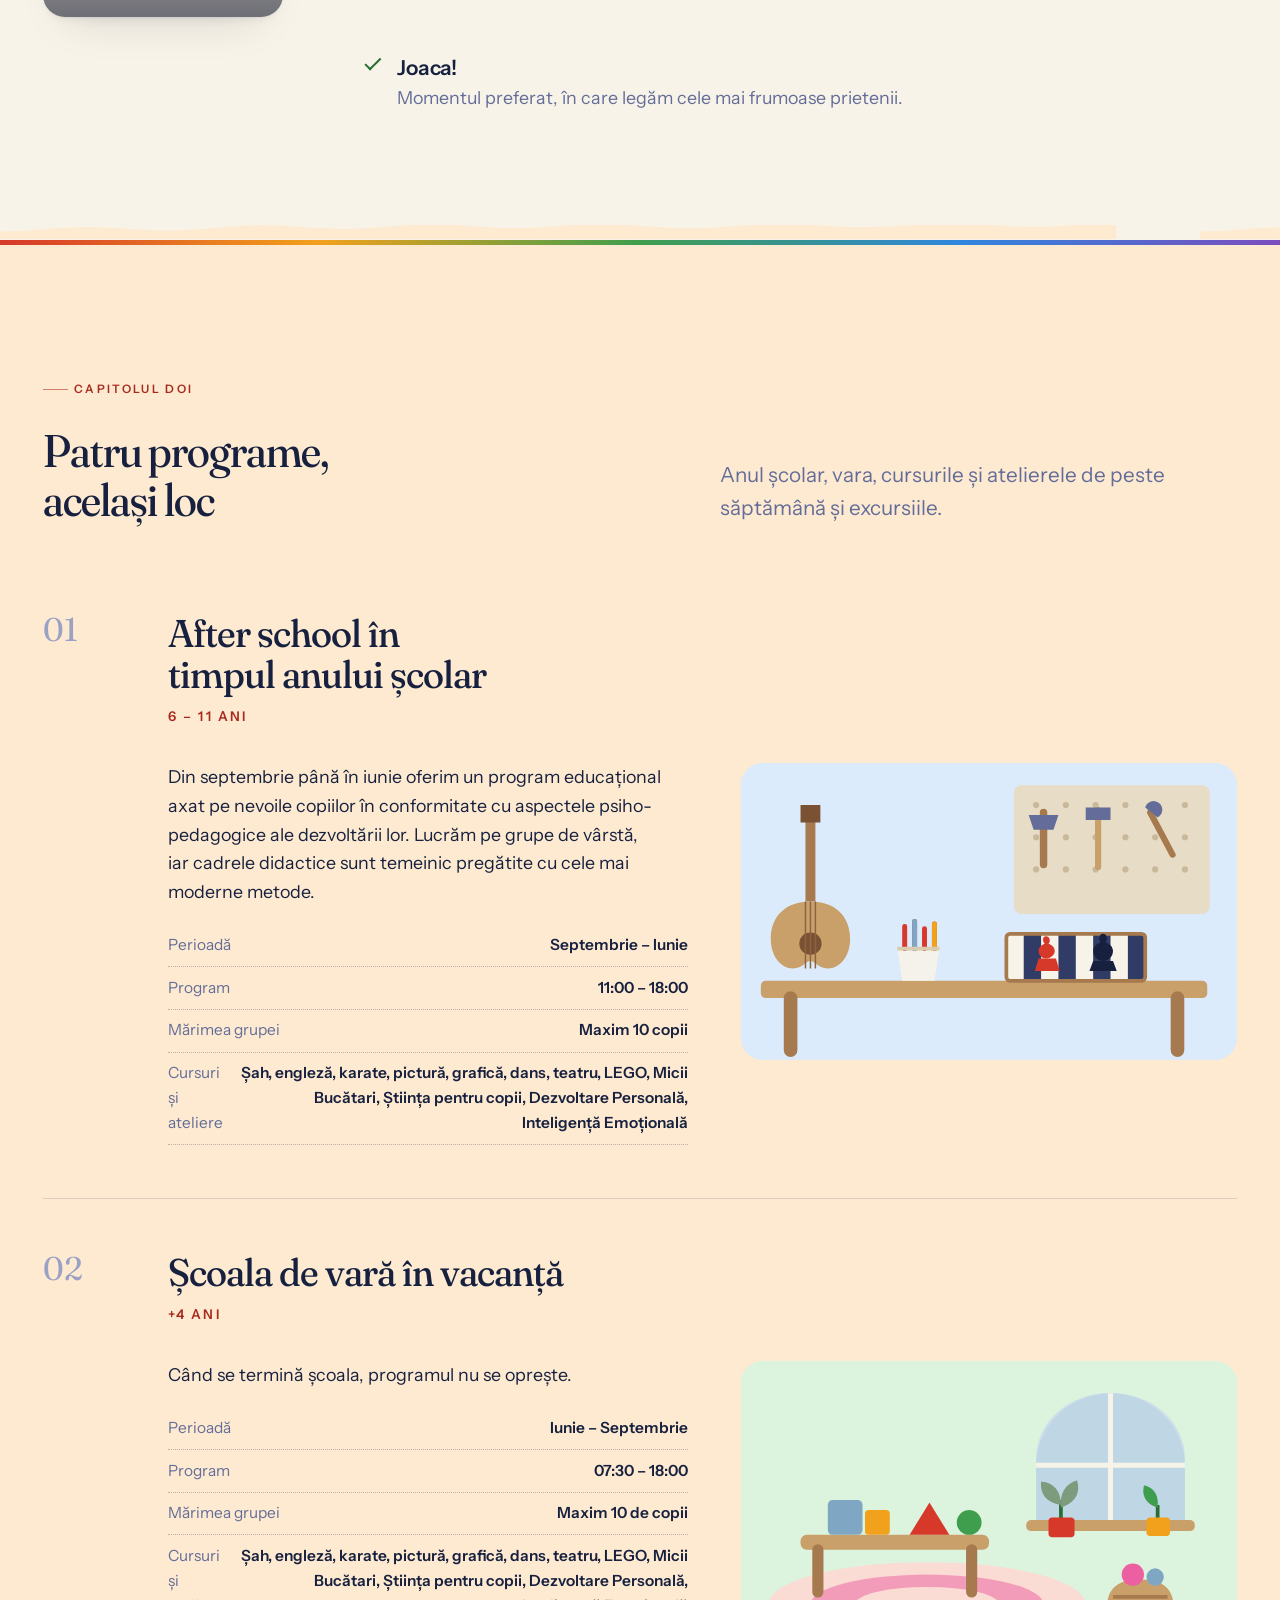
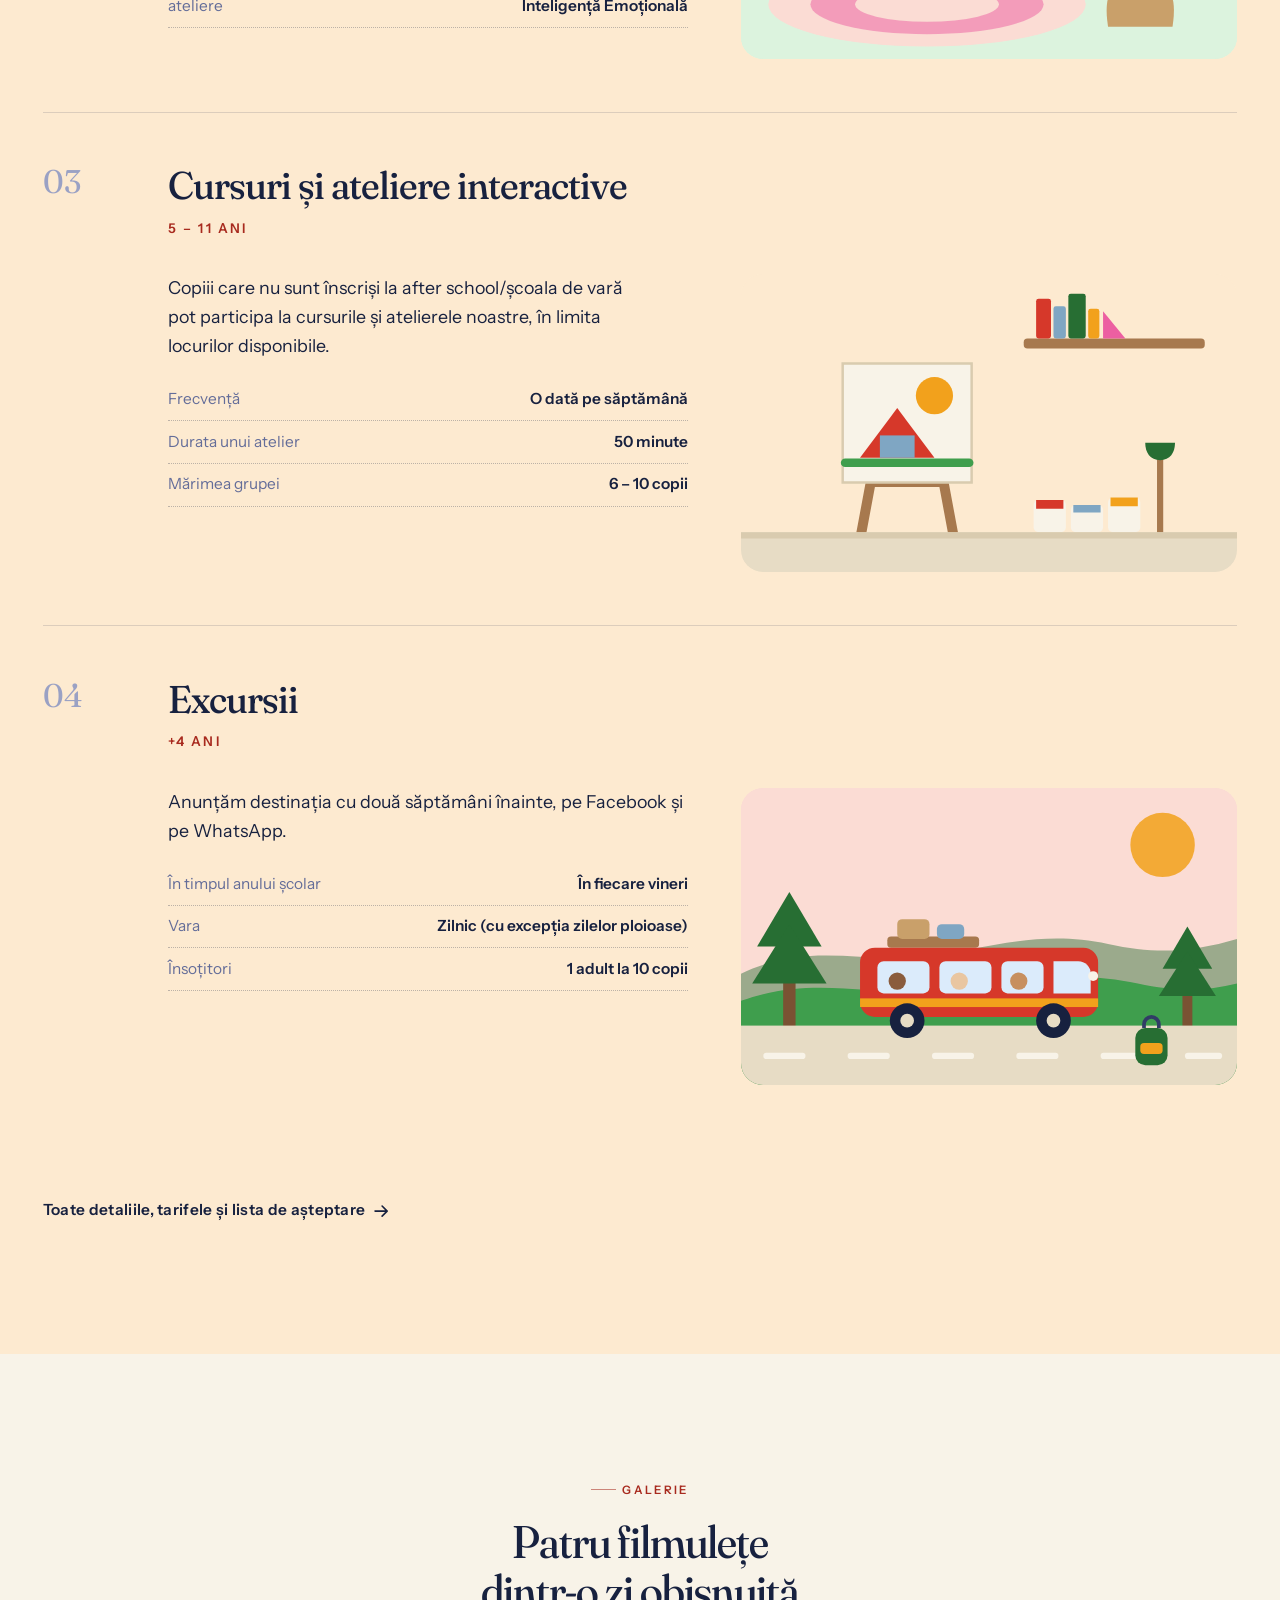
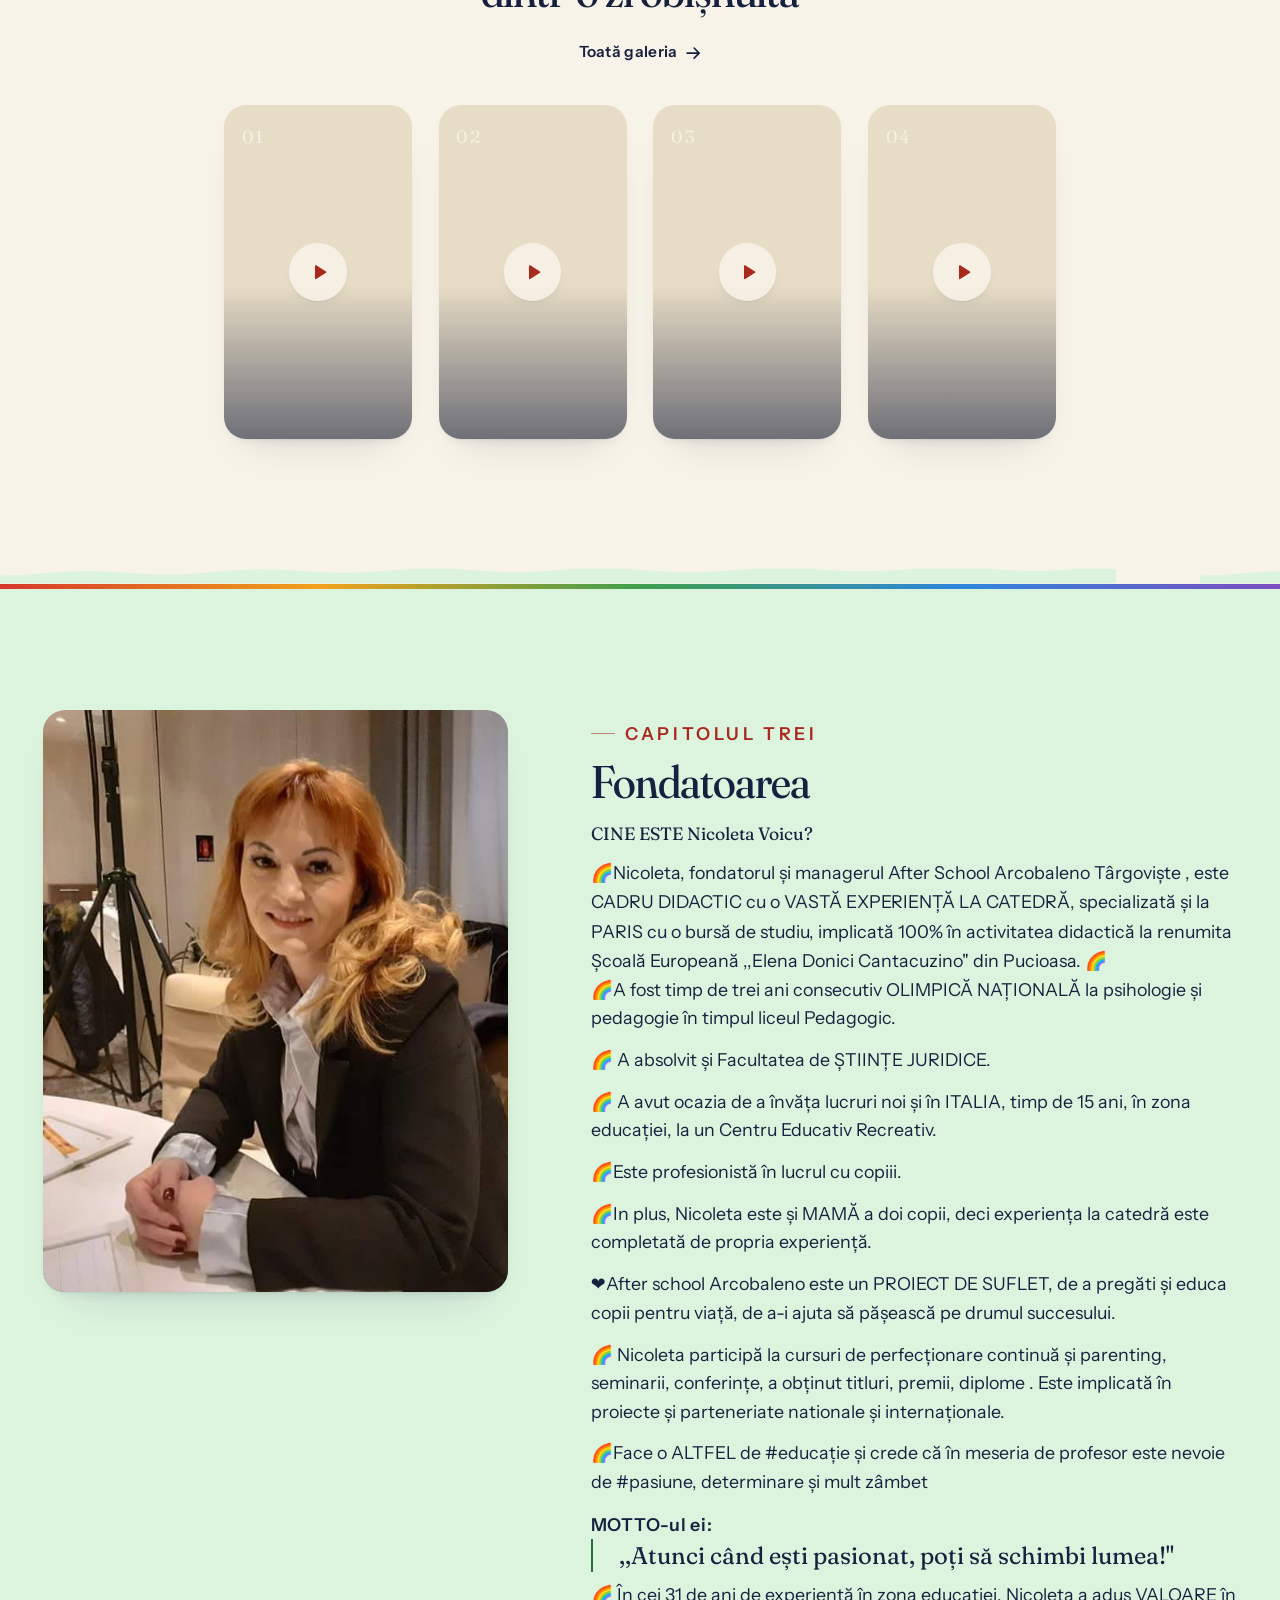
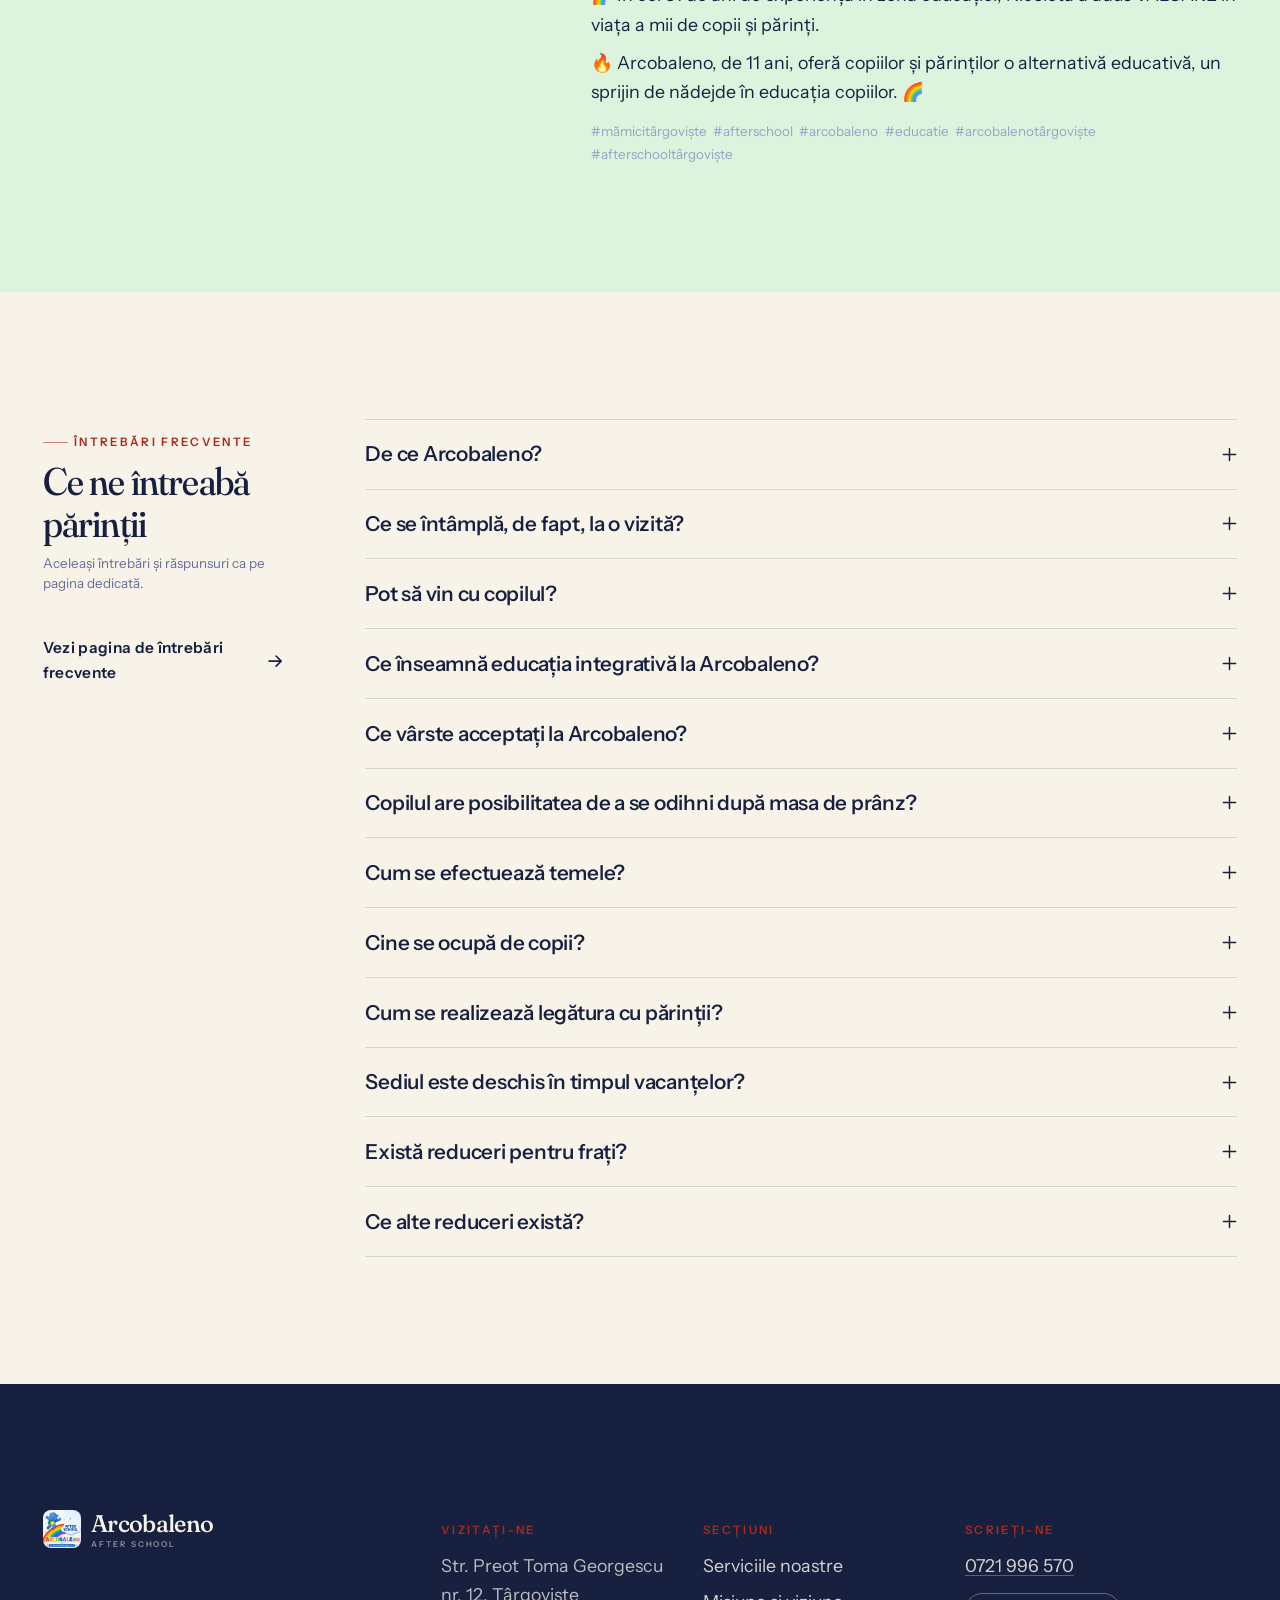
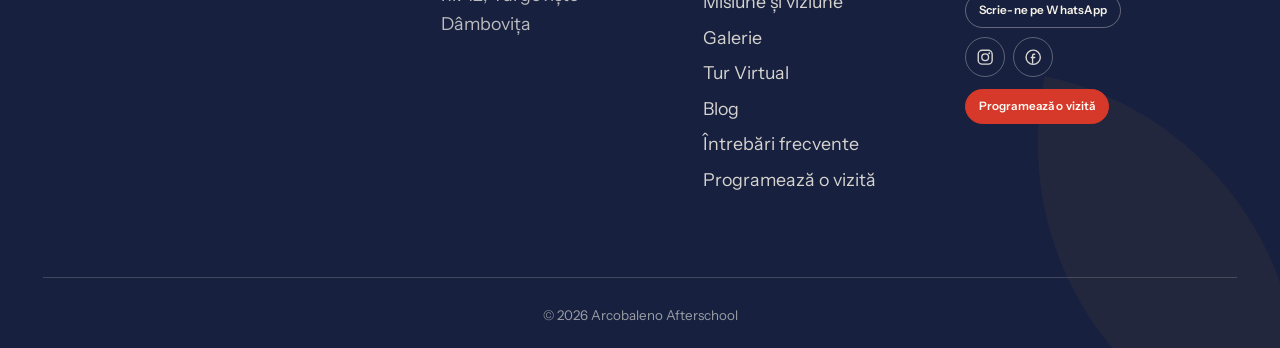
==== commit ea55d676: "Add exclamation mark to the typed banner sentence Co-Authored-By: Claude Sonnet 5 <noreply@anthropic" ====
--- a/index.html
+++ b/index.html
@@ -268,8 +268,8 @@
        literă cu literă; a treia e cea care se vede scriindu-se. -->
   <div class="ticker ticker--type">
     <p class="ticker__line">
-      <span class="ticker__ghost" aria-hidden="true">Știi sentimentul acela de liniște când știi că puiul tău este pe mâini bune, mănâncă sănătos, se odihnește, își face temele, se dezvoltă și se distrează? Asta găsești la Arcobaleno</span>
-      <span class="u-sr">Știi sentimentul acela de liniște când știi că puiul tău este pe mâini bune, mănâncă sănătos, se odihnește, își face temele, se dezvoltă și se distrează? Asta găsești la Arcobaleno</span>
+      <span class="ticker__ghost" aria-hidden="true">Știi sentimentul acela de liniște când știi că puiul tău este pe mâini bune, mănâncă sănătos, se odihnește, își face temele, se dezvoltă și se distrează? Asta găsești la Arcobaleno!</span>
+      <span class="u-sr">Știi sentimentul acela de liniște când știi că puiul tău este pe mâini bune, mănâncă sănătos, se odihnește, își face temele, se dezvoltă și se distrează? Asta găsești la Arcobaleno!</span>
       <span class="ticker__typed" data-typewriter aria-hidden="true"></span>
     </p>
   </div>
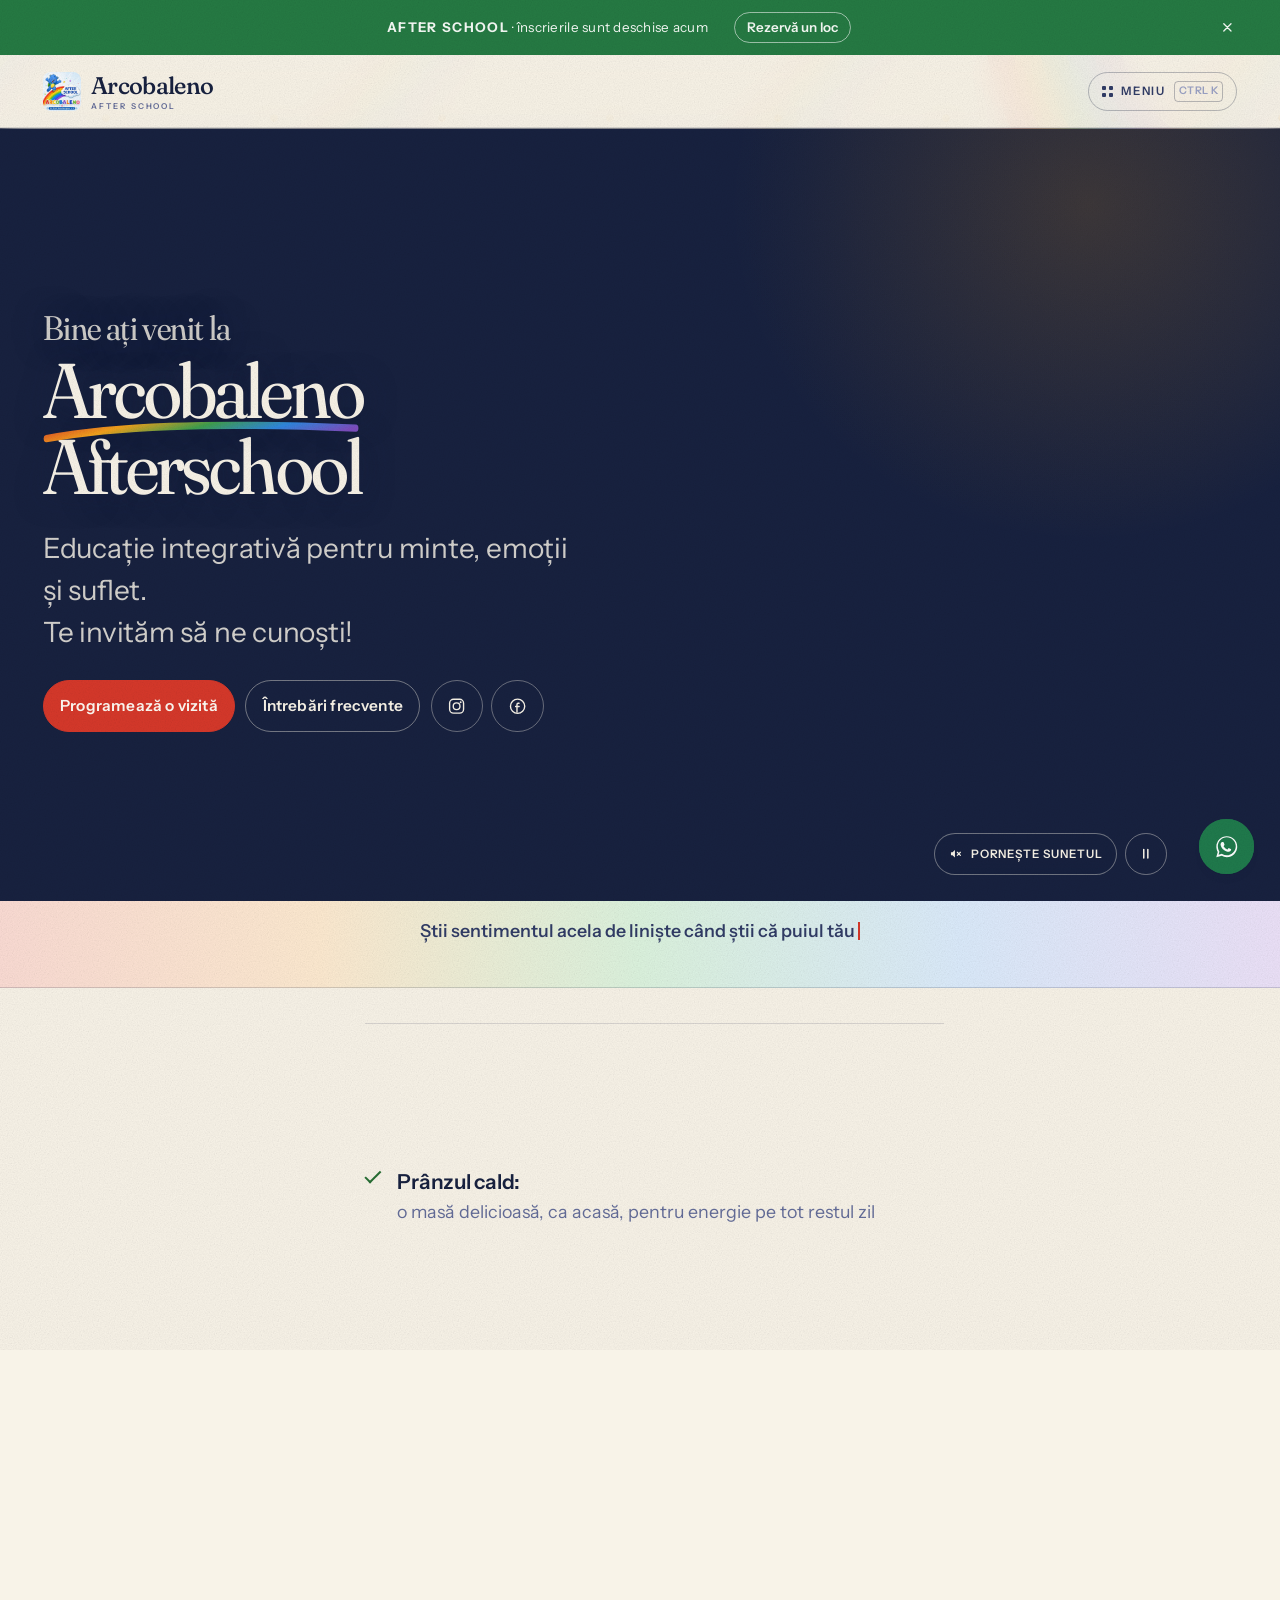
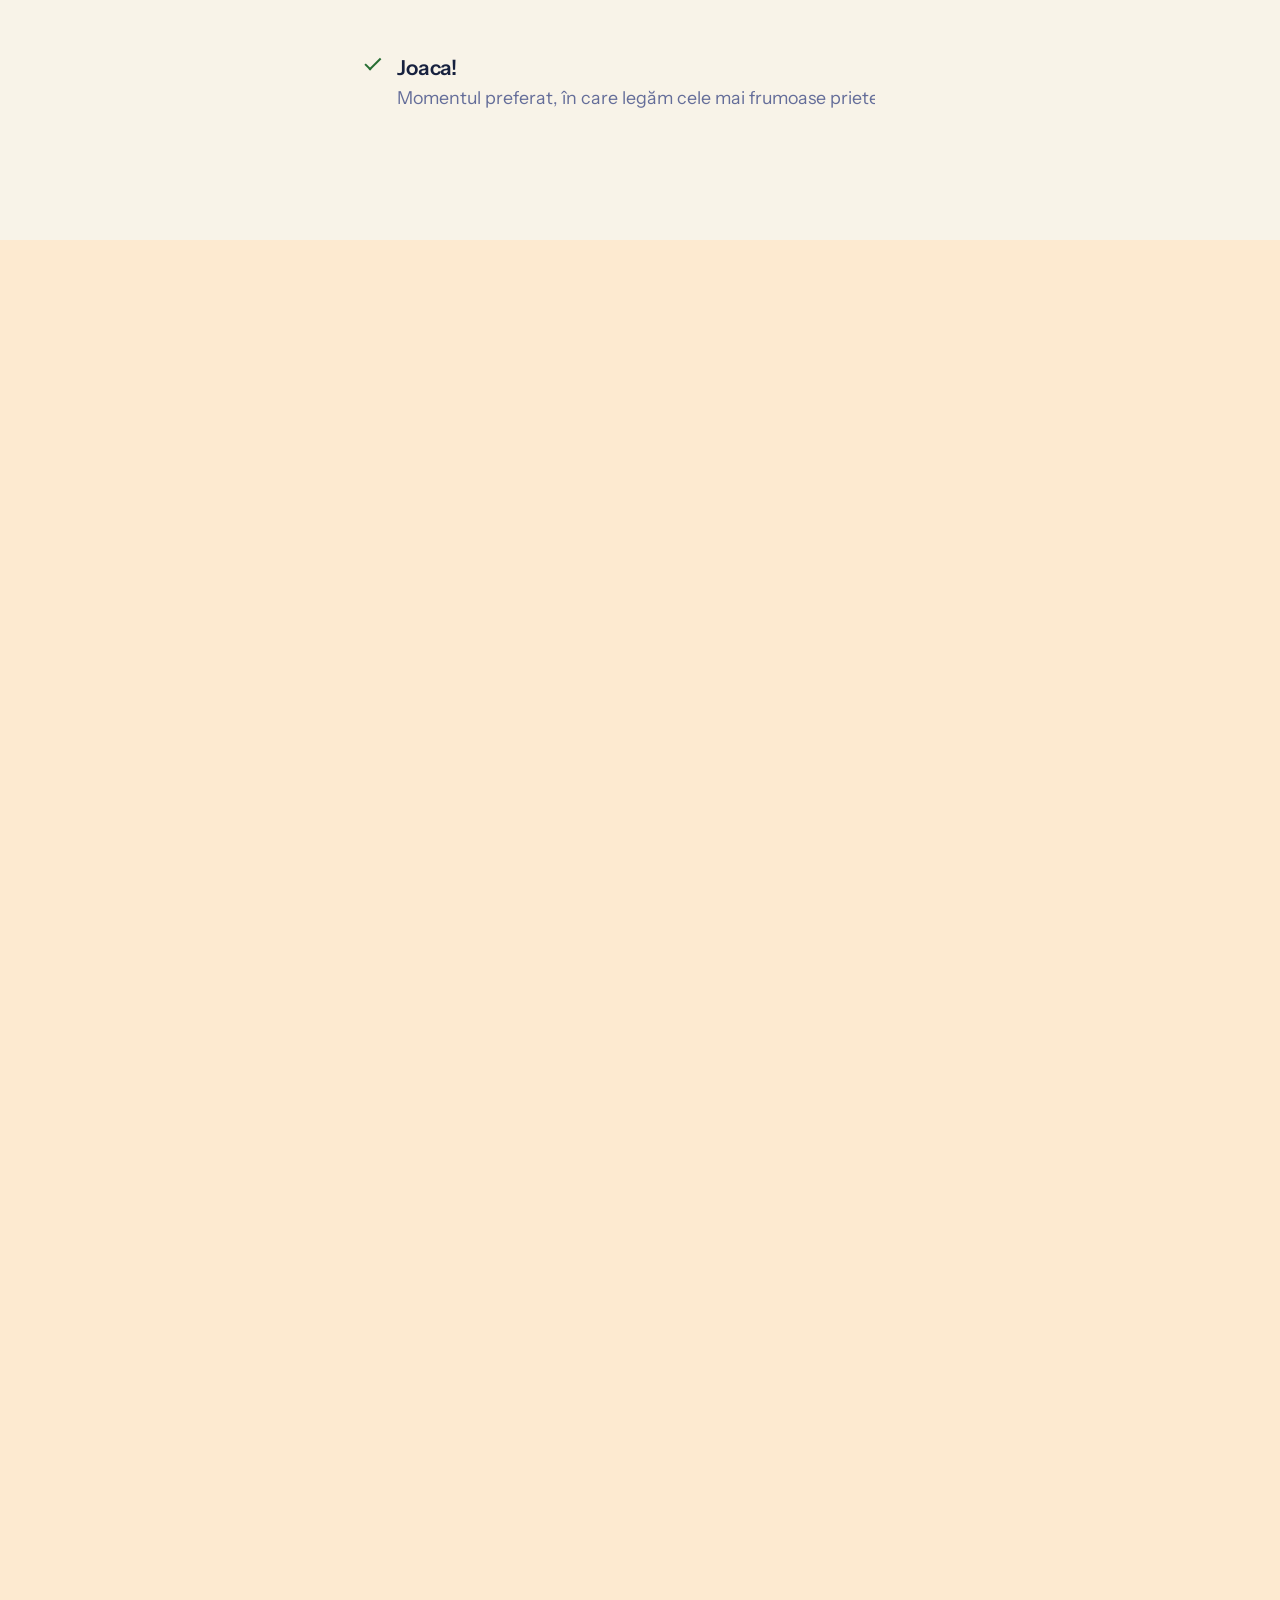
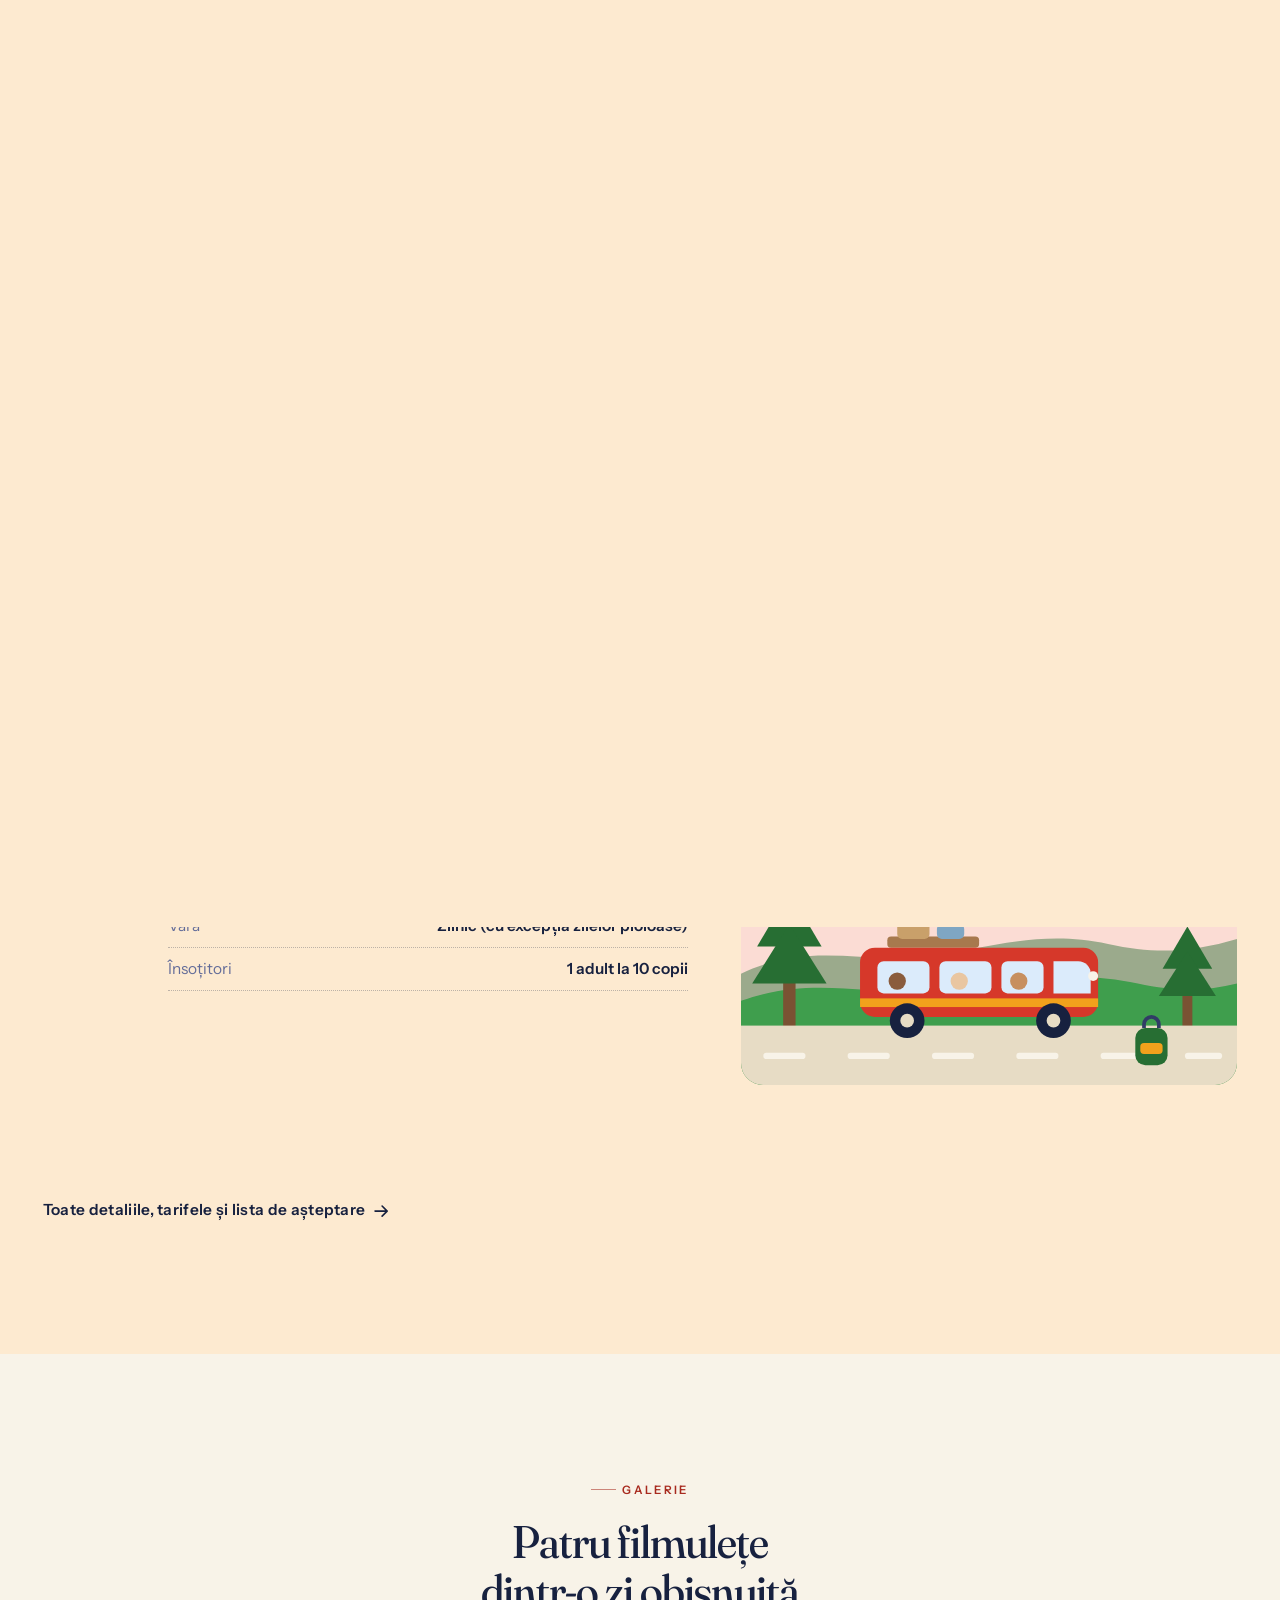
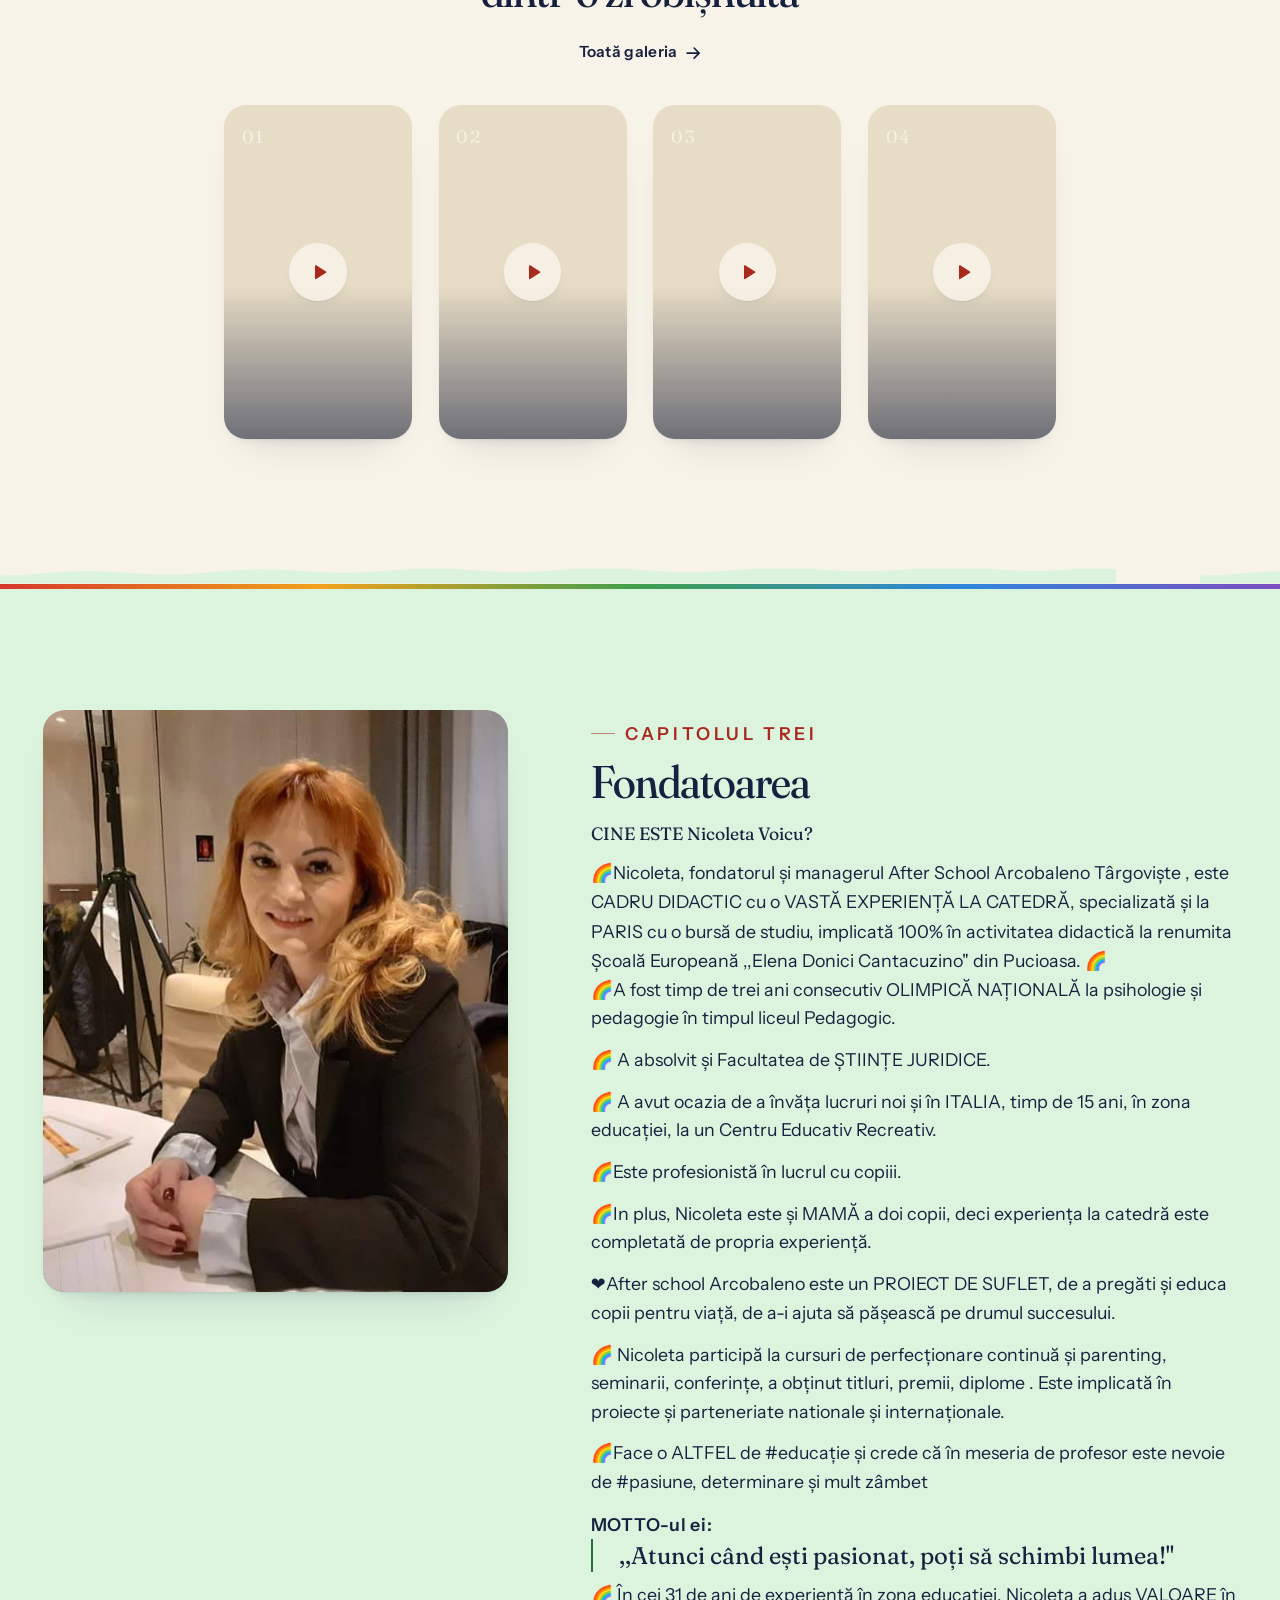
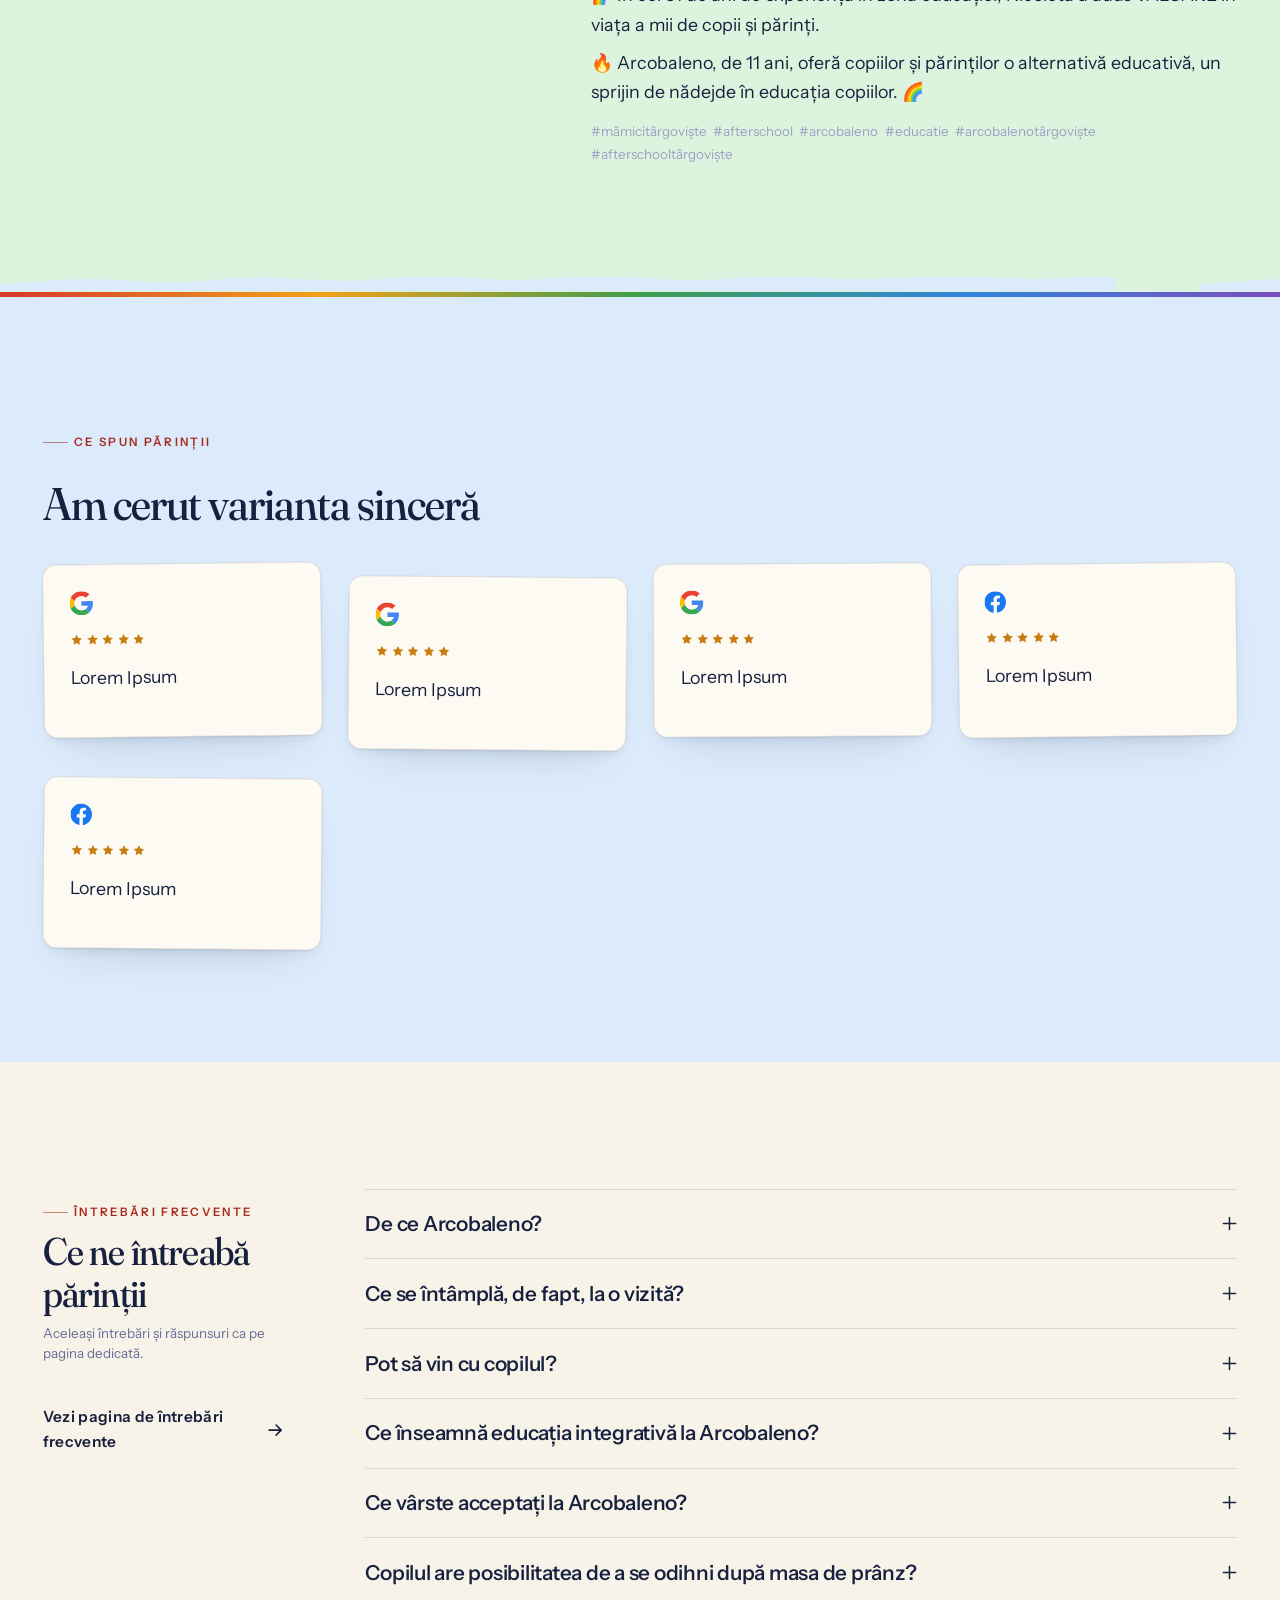
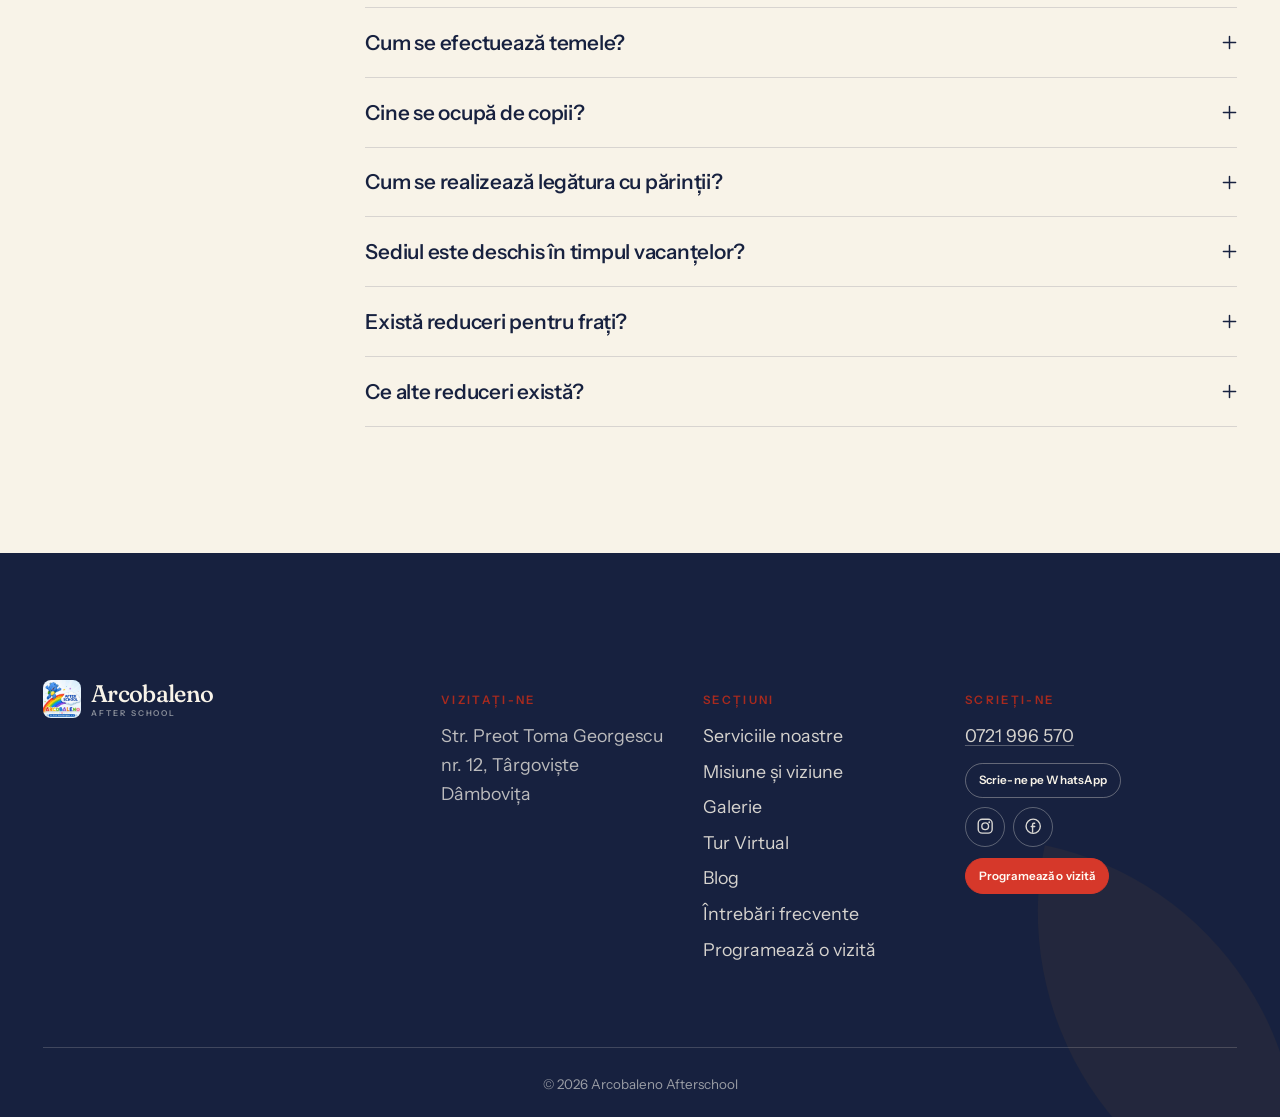
==== commit b441d3a3: "Add the photo gallery and put source logos on the review cards Twenty photographs go into gallery.ht" ====
--- a/index.html
+++ b/index.html
@@ -128,6 +128,18 @@
       <circle cx="12" cy="12" r="9.3" fill="none" stroke="currentColor" stroke-width="1.8"/>
       <path d="M13.9 8.2h-1.2c-1 0-1.5.6-1.5 1.6v10M9.4 12.4h4.6" fill="none" stroke="currentColor" stroke-width="1.8" stroke-linecap="round" stroke-linejoin="round"/>
     </symbol>
+    <!-- Siglele Google și Facebook, folosite doar ca să se vadă de unde vine
+         fiecare recenzie. Culorile sunt ale mărcilor, deci nu moștenesc
+         culoarea textului ca restul pictogramelor. -->
+    <symbol id="i-google-brand" viewBox="0 0 48 48">
+      <path fill="#EA4335" d="M24 9.5c3.54 0 6.71 1.22 9.21 3.6l6.85-6.85C35.9 2.38 30.47 0 24 0 14.62 0 6.51 5.38 2.56 13.22l7.98 6.19C12.43 13.72 17.74 9.5 24 9.5z"/>
+      <path fill="#4285F4" d="M46.98 24.55c0-1.57-.15-3.09-.38-4.55H24v9.02h12.94c-.58 2.96-2.26 5.48-4.78 7.18l7.73 6c4.51-4.18 7.09-10.36 7.09-17.65z"/>
+      <path fill="#FBBC05" d="M10.53 28.59c-.48-1.45-.76-2.99-.76-4.59s.28-3.14.76-4.59l-7.98-6.19C.92 16.46 0 20.12 0 24c0 3.88.92 7.54 2.55 10.78l7.98-6.19z"/>
+      <path fill="#34A853" d="M24 48c6.48 0 11.93-2.13 15.89-5.81l-7.73-6c-2.15 1.45-4.92 2.3-8.16 2.3-6.26 0-11.57-4.22-13.47-9.91l-7.98 6.19C6.51 42.62 14.62 48 24 48z"/>
+    </symbol>
+    <symbol id="i-facebook-brand" viewBox="0 0 24 24">
+      <path fill="#1877F2" d="M24 12.07C24 5.4 18.63 0 12 0S0 5.4 0 12.07C0 18.1 4.39 23.1 10.13 24v-8.44H7.08v-3.49h3.05V9.41c0-3.02 1.79-4.69 4.53-4.69 1.31 0 2.68.24 2.68.24v2.96h-1.51c-1.49 0-1.96.93-1.96 1.89v2.26h3.33l-.53 3.49h-2.8V24C19.61 23.1 24 18.1 24 12.07z"/>
+    </symbol>
     <!-- Arcul curcubeului din siglă, reprodus ca degrade — folosit pe
          sublinierea desenată de mână de sub „Arcobaleno” din titlul erou.
          `objectBoundingBox` (implicit) face ca degradeul să se întindă pe
@@ -555,66 +567,76 @@
     </div>
 
     <!-- ATENȚIE, ÎNAINTE DE PUBLICARE
-         Cele cinci cartonașe de mai jos sunt GOALE intenționat. Textul unei
-         recenzii și numele celui care a scris-o nu pot fi inventate: ar
-         însemna să punem în gura unor părinți adevărați vorbe pe care nu
-         le-au spus.
-
-         Ce e de făcut, pentru fiecare cartonaș:
-           1. Deschideți recenzia adevărată (legăturile de pe cartonașe duc la
-              listele de recenzii de pe Google și de pe Facebook).
-           2. Copiați textul în <p> și numele în <footer>.
-           3. Dacă recenzia are o adresă proprie, puneți-o în `href`, ca să
-              ducă exact la ea. Altfel, legătura de acum duce la listă, ceea
-              ce e corect, doar mai puțin precis.
-
-         Un cartonaș rămas necompletat nu se afișează: vezi `.note--gol` din
-         components.css. Așa nu poate ajunge un text de probă pe site. -->
+         „Lorem Ipsum” de mai jos e text de umplutură, pus ca să se vadă
+         așezarea. NU e o recenzie și nu are ce căuta pe site-ul publicat.
+
+         Pentru fiecare cartonaș:
+           1. Deschideți recenzia adevărată — sigla de sus duce la lista de
+              recenzii de pe Google, respectiv de pe Facebook.
+           2. Puneți textul ei în <p> și numele celui care a scris-o în
+              <span class="note__who">.
+           3. Dacă recenzia are adresă proprie, treceți-o în atributul href
+              al cartonașului, ca legătura să ducă exact la ea, nu la listă. -->
     <div class="notes u-wide u-mt-lg reveal" data-reveal>
 
-      <a class="note note--review note--gol" target="_blank" rel="noopener"
-         href="https://www.google.com/maps/search/?api=1&amp;query=After%20School%20Arcobaleno%20T%C3%A2rgovi%C8%99te">
+      <a class="note note--review" target="_blank" rel="noopener" href="https://www.google.com/maps/search/?api=1&amp;query=After%20School%20Arcobaleno%20T%C3%A2rgovi%C8%99te">
+        <span class="note__brand">
+          <svg class="note__logo note__logo--google" aria-hidden="true"><use href="#i-google-brand"/></svg>
+          <span class="u-sr">Recenzie pe Google</span>
+        </span>
         <div class="note__stars" aria-label="Cinci din cinci">
           <svg><use href="#i-star"/></svg><svg><use href="#i-star"/></svg><svg><use href="#i-star"/></svg><svg><use href="#i-star"/></svg><svg><use href="#i-star"/></svg>
         </div>
-        <p></p>
-        <footer><span class="note__who"></span><span class="note__source">Google</span></footer>
+        <p>Lorem Ipsum</p>
+        <footer><span class="note__who"></span></footer>
       </a>
 
-      <a class="note note--review note--gol" target="_blank" rel="noopener"
-         href="https://www.google.com/maps/search/?api=1&amp;query=After%20School%20Arcobaleno%20T%C3%A2rgovi%C8%99te">
+      <a class="note note--review" target="_blank" rel="noopener" href="https://www.google.com/maps/search/?api=1&amp;query=After%20School%20Arcobaleno%20T%C3%A2rgovi%C8%99te">
+        <span class="note__brand">
+          <svg class="note__logo note__logo--google" aria-hidden="true"><use href="#i-google-brand"/></svg>
+          <span class="u-sr">Recenzie pe Google</span>
+        </span>
         <div class="note__stars" aria-label="Cinci din cinci">
           <svg><use href="#i-star"/></svg><svg><use href="#i-star"/></svg><svg><use href="#i-star"/></svg><svg><use href="#i-star"/></svg><svg><use href="#i-star"/></svg>
         </div>
-        <p></p>
-        <footer><span class="note__who"></span><span class="note__source">Google</span></footer>
+        <p>Lorem Ipsum</p>
+        <footer><span class="note__who"></span></footer>
       </a>
 
-      <a class="note note--review note--gol" target="_blank" rel="noopener"
-         href="https://www.google.com/maps/search/?api=1&amp;query=After%20School%20Arcobaleno%20T%C3%A2rgovi%C8%99te">
+      <a class="note note--review" target="_blank" rel="noopener" href="https://www.google.com/maps/search/?api=1&amp;query=After%20School%20Arcobaleno%20T%C3%A2rgovi%C8%99te">
+        <span class="note__brand">
+          <svg class="note__logo note__logo--google" aria-hidden="true"><use href="#i-google-brand"/></svg>
+          <span class="u-sr">Recenzie pe Google</span>
+        </span>
         <div class="note__stars" aria-label="Cinci din cinci">
           <svg><use href="#i-star"/></svg><svg><use href="#i-star"/></svg><svg><use href="#i-star"/></svg><svg><use href="#i-star"/></svg><svg><use href="#i-star"/></svg>
         </div>
-        <p></p>
-        <footer><span class="note__who"></span><span class="note__source">Google</span></footer>
+        <p>Lorem Ipsum</p>
+        <footer><span class="note__who"></span></footer>
       </a>
 
-      <a class="note note--review note--gol" target="_blank" rel="noopener"
-         href="https://www.facebook.com/afterschoolarcobalenotargoviste/reviews">
+      <a class="note note--review" target="_blank" rel="noopener" href="https://www.facebook.com/afterschoolarcobalenotargoviste/reviews">
+        <span class="note__brand">
+          <svg class="note__logo note__logo--facebook" aria-hidden="true"><use href="#i-facebook-brand"/></svg>
+          <span class="u-sr">Recenzie pe Facebook</span>
+        </span>
         <div class="note__stars" aria-label="Cinci din cinci">
           <svg><use href="#i-star"/></svg><svg><use href="#i-star"/></svg><svg><use href="#i-star"/></svg><svg><use href="#i-star"/></svg><svg><use href="#i-star"/></svg>
         </div>
-        <p></p>
-        <footer><span class="note__who"></span><span class="note__source">Facebook</span></footer>
+        <p>Lorem Ipsum</p>
+        <footer><span class="note__who"></span></footer>
       </a>
 
-      <a class="note note--review note--gol" target="_blank" rel="noopener"
-         href="https://www.facebook.com/afterschoolarcobalenotargoviste/reviews">
+      <a class="note note--review" target="_blank" rel="noopener" href="https://www.facebook.com/afterschoolarcobalenotargoviste/reviews">
+        <span class="note__brand">
+          <svg class="note__logo note__logo--facebook" aria-hidden="true"><use href="#i-facebook-brand"/></svg>
+          <span class="u-sr">Recenzie pe Facebook</span>
+        </span>
         <div class="note__stars" aria-label="Cinci din cinci">
           <svg><use href="#i-star"/></svg><svg><use href="#i-star"/></svg><svg><use href="#i-star"/></svg><svg><use href="#i-star"/></svg><svg><use href="#i-star"/></svg>
         </div>
-        <p></p>
-        <footer><span class="note__who"></span><span class="note__source">Facebook</span></footer>
+        <p>Lorem Ipsum</p>
+        <footer><span class="note__who"></span></footer>
       </a>
     </div>
   </section>
--- a/assets/css/components.css
+++ b/assets/css/components.css
@@ -997,6 +997,18 @@
     color: inherit;
   }
 
+  /* Sigla sursei, deasupra textului. Facebook e un cerc plin, Google o literă
+     decupată — la aceeași înălțime, cercul pare mai greu, deci e puțin mai mic. */
+  .note__brand { display: flex; }
+
+  .note__logo {
+    inline-size: 1.5rem;
+    block-size: 1.5rem;
+    flex: none;
+  }
+
+  .note__logo--facebook { inline-size: 1.35rem; block-size: 1.35rem; }
+
   .note--review footer {
     display: flex;
     flex-wrap: wrap;
--- a/assets/css/pages.css
+++ b/assets/css/pages.css
@@ -661,6 +661,49 @@
 
   .section__head--centred h2 { max-inline-size: 20ch; }
 
+  /* ============================================================== poze
+     Grilă de fotografii. Cadrele au toate aceeași formă, ca rândurile să fie
+     drepte deși pozele vin și pe lat, și pe înalt; `object-fit` taie din ele
+     în loc să le turtească. */
+  .shots {
+    display: grid;
+    gap: var(--sp-2xs);
+    /* Pe telefon două pe rând: una singură ar însemna douăzeci de ecrane de
+       derulat pentru douăzeci de poze. */
+    grid-template-columns: repeat(2, minmax(0, 1fr));
+  }
+
+  @media (min-width: 40em) {
+    .shots {
+      gap: var(--sp-sm);
+      grid-template-columns: repeat(auto-fill, minmax(min(13rem, 100%), 1fr));
+    }
+  }
+
+  .shot {
+    display: block;
+    aspect-ratio: 3 / 4;
+    border-radius: var(--r-md);
+    overflow: hidden;
+    background: var(--sky-wash);
+    border: 1px solid var(--rule);
+    transition: transform var(--dur) var(--ease-out),
+                box-shadow var(--dur) var(--ease-out);
+  }
+
+  .shot img {
+    inline-size: 100%;
+    block-size: 100%;
+    object-fit: cover;
+    display: block;
+  }
+
+  .shot:hover,
+  .shot:focus-visible {
+    transform: translateY(-3px);
+    box-shadow: var(--lift);
+  }
+
   /* ========================================================== fondatoarea
      Fotografia la stânga, textul la dreapta. Sub 48em cad una sub alta, cu
      fotografia prima — altfel poza ajunge un dreptunghi lat și turtit. */
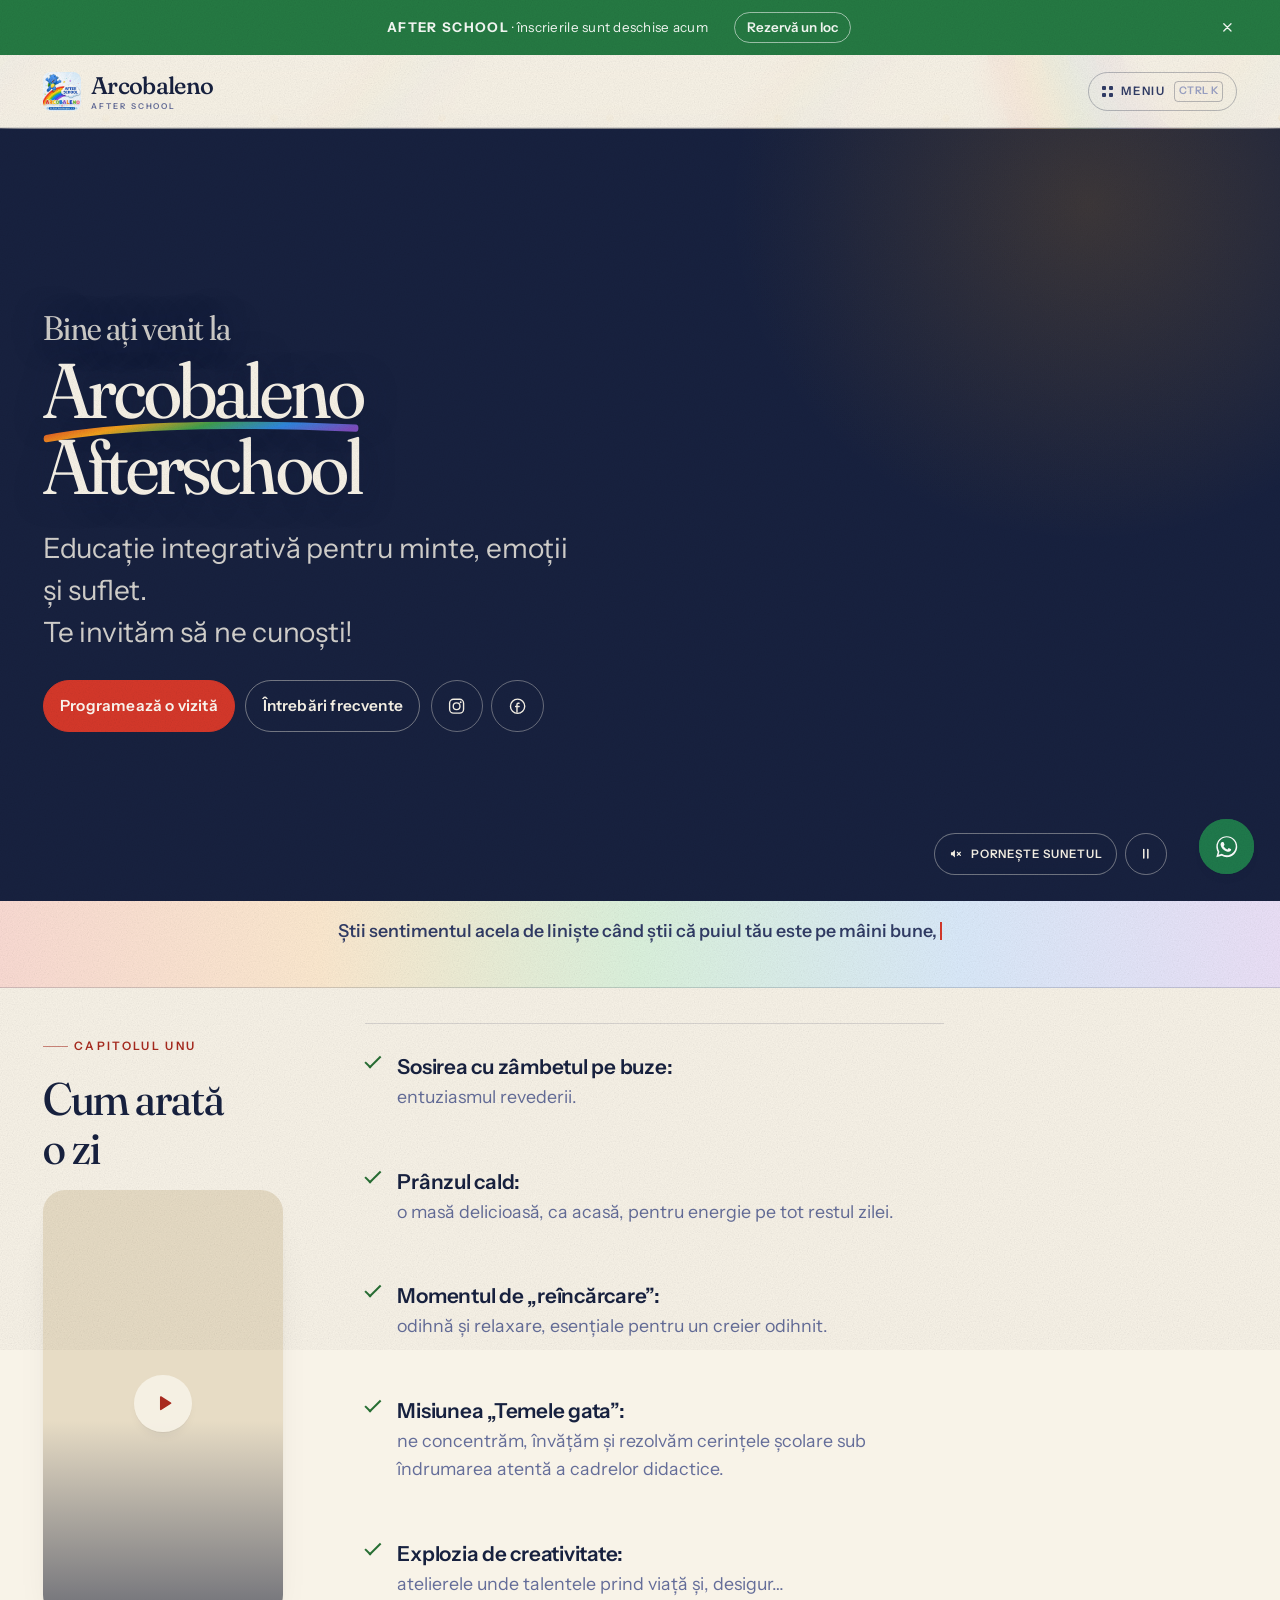
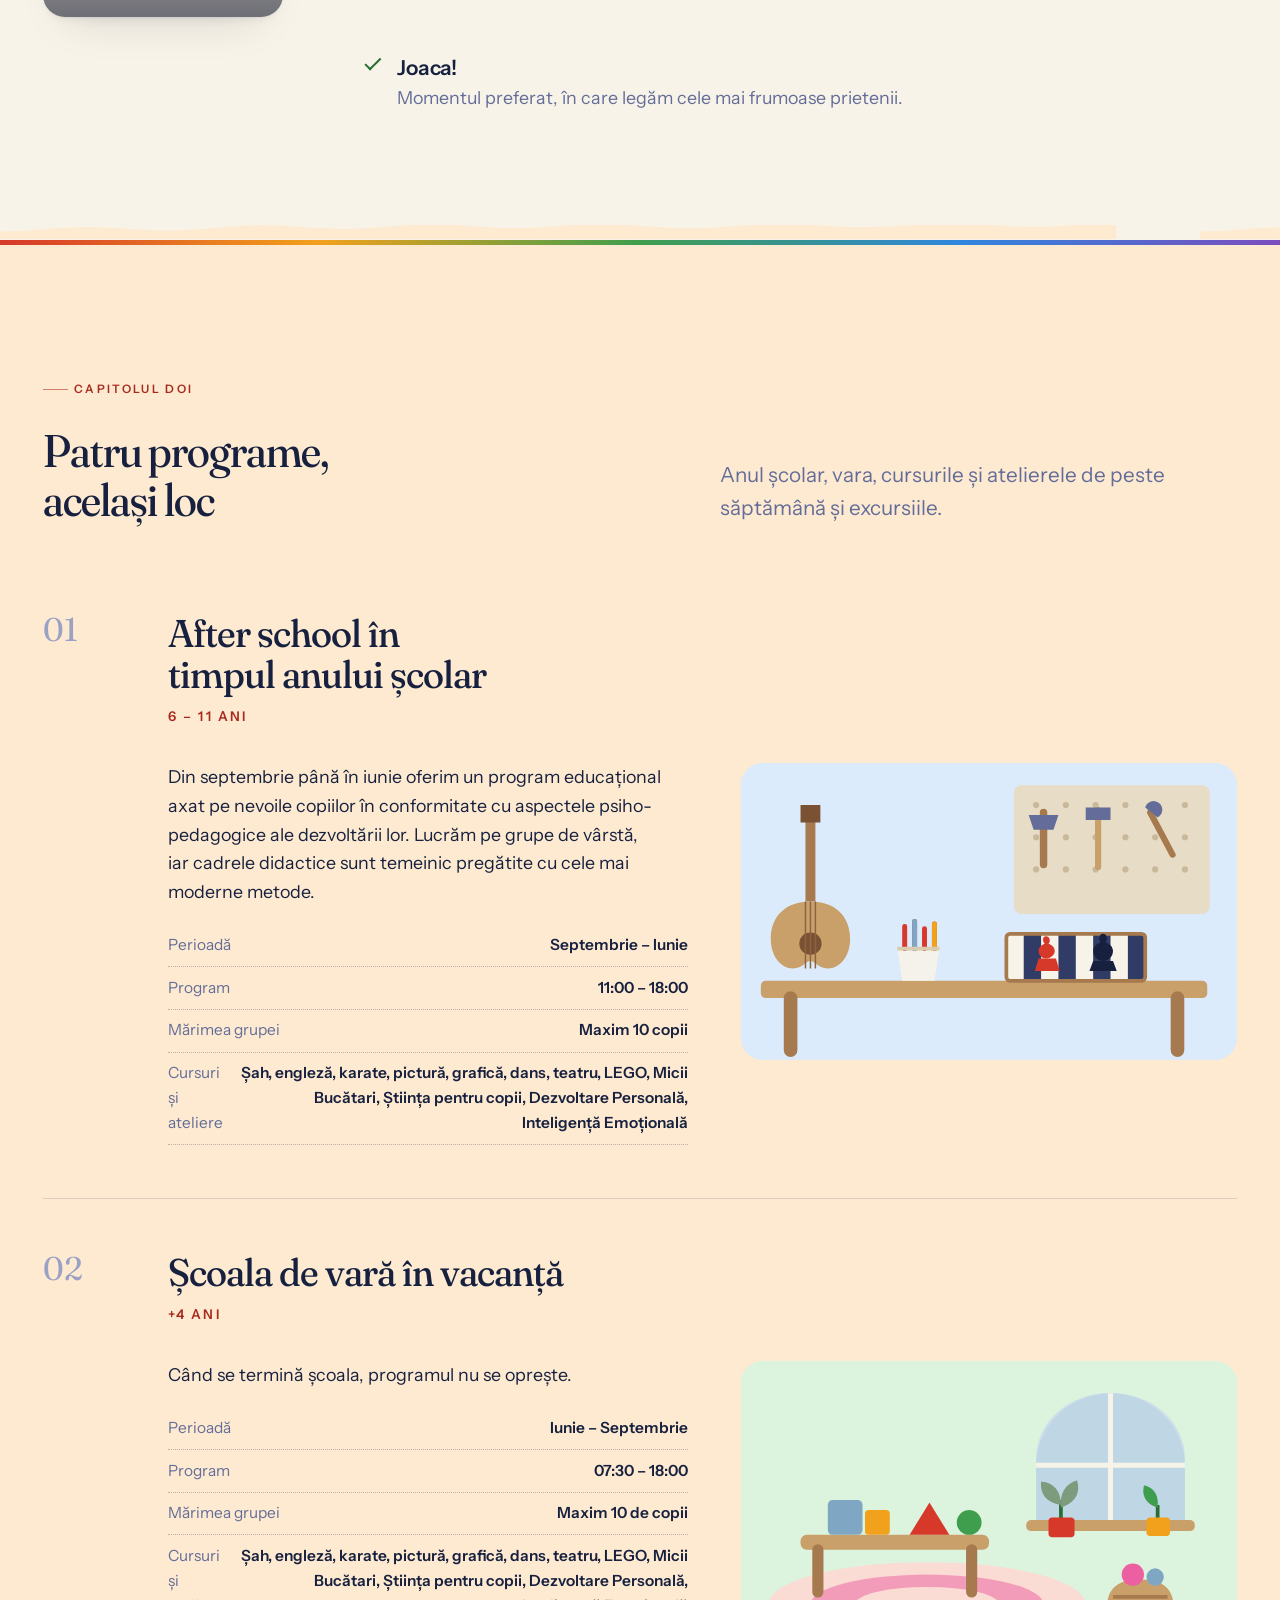
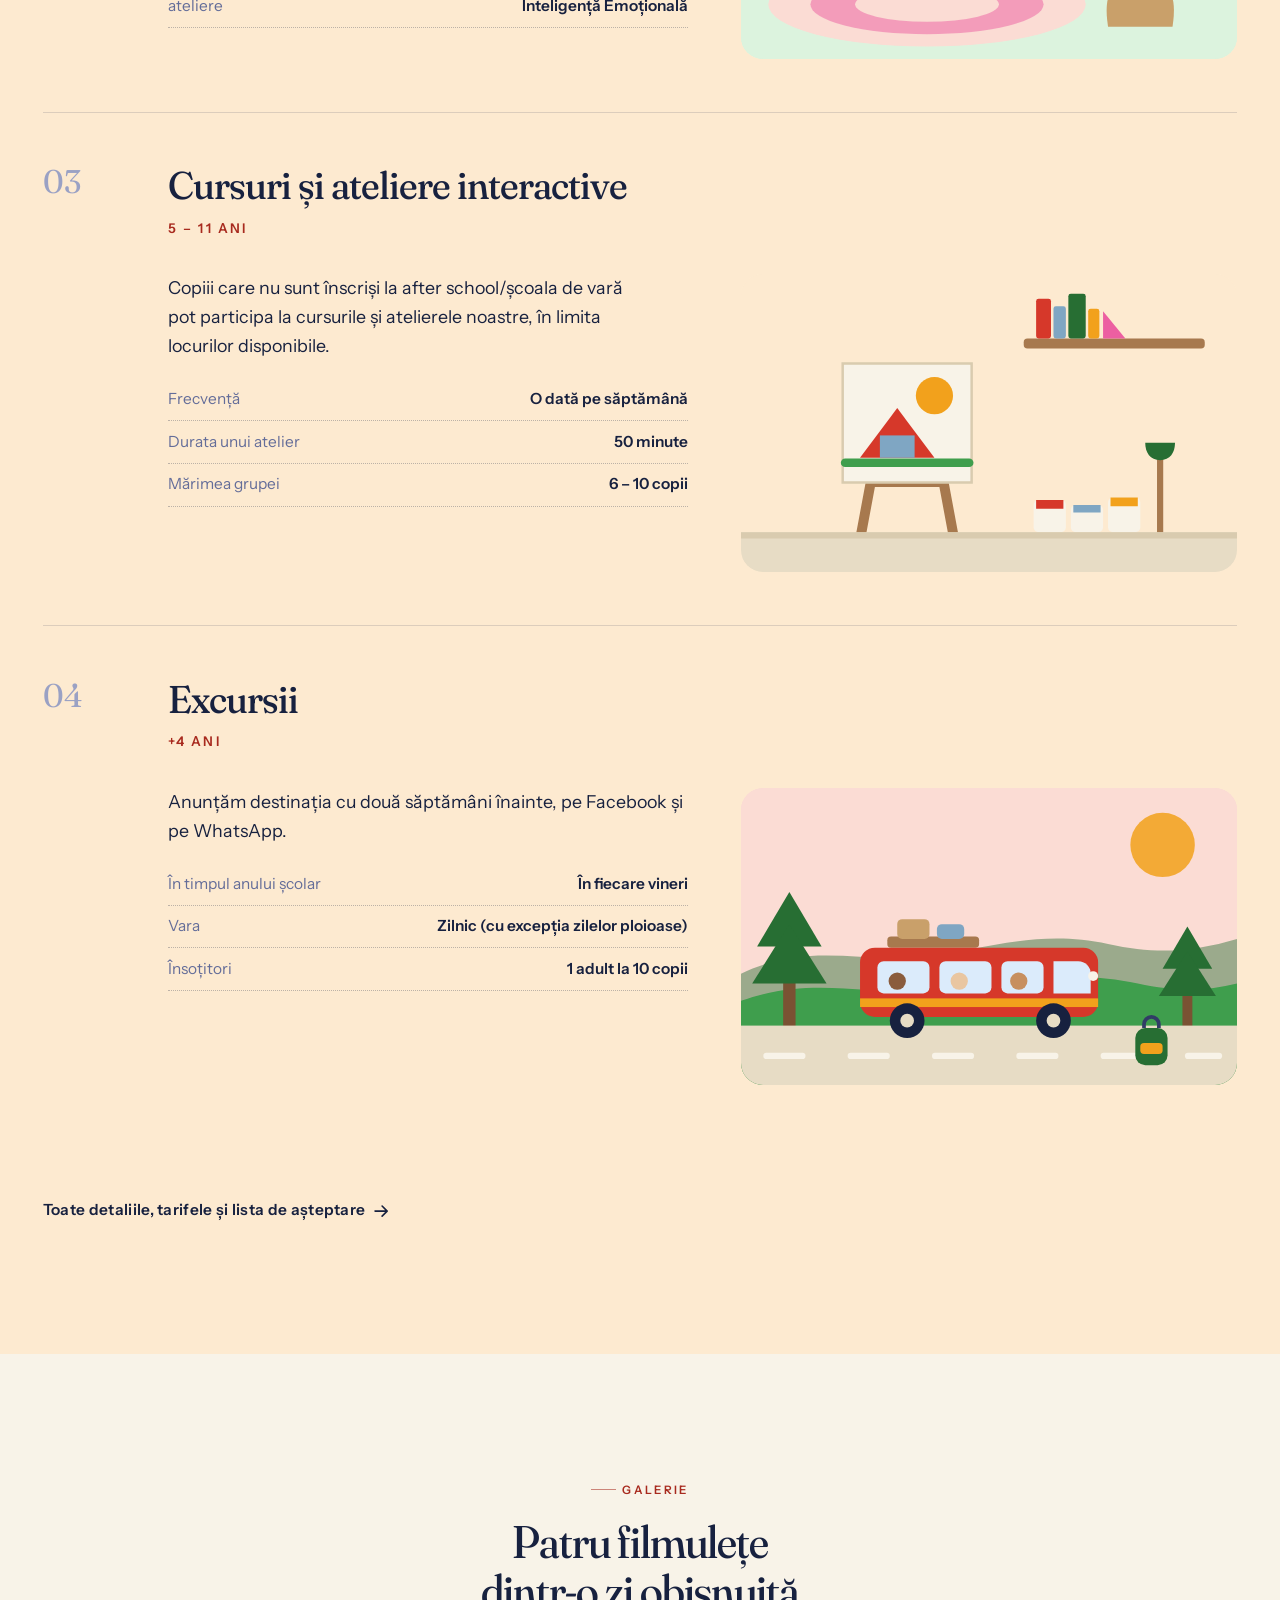
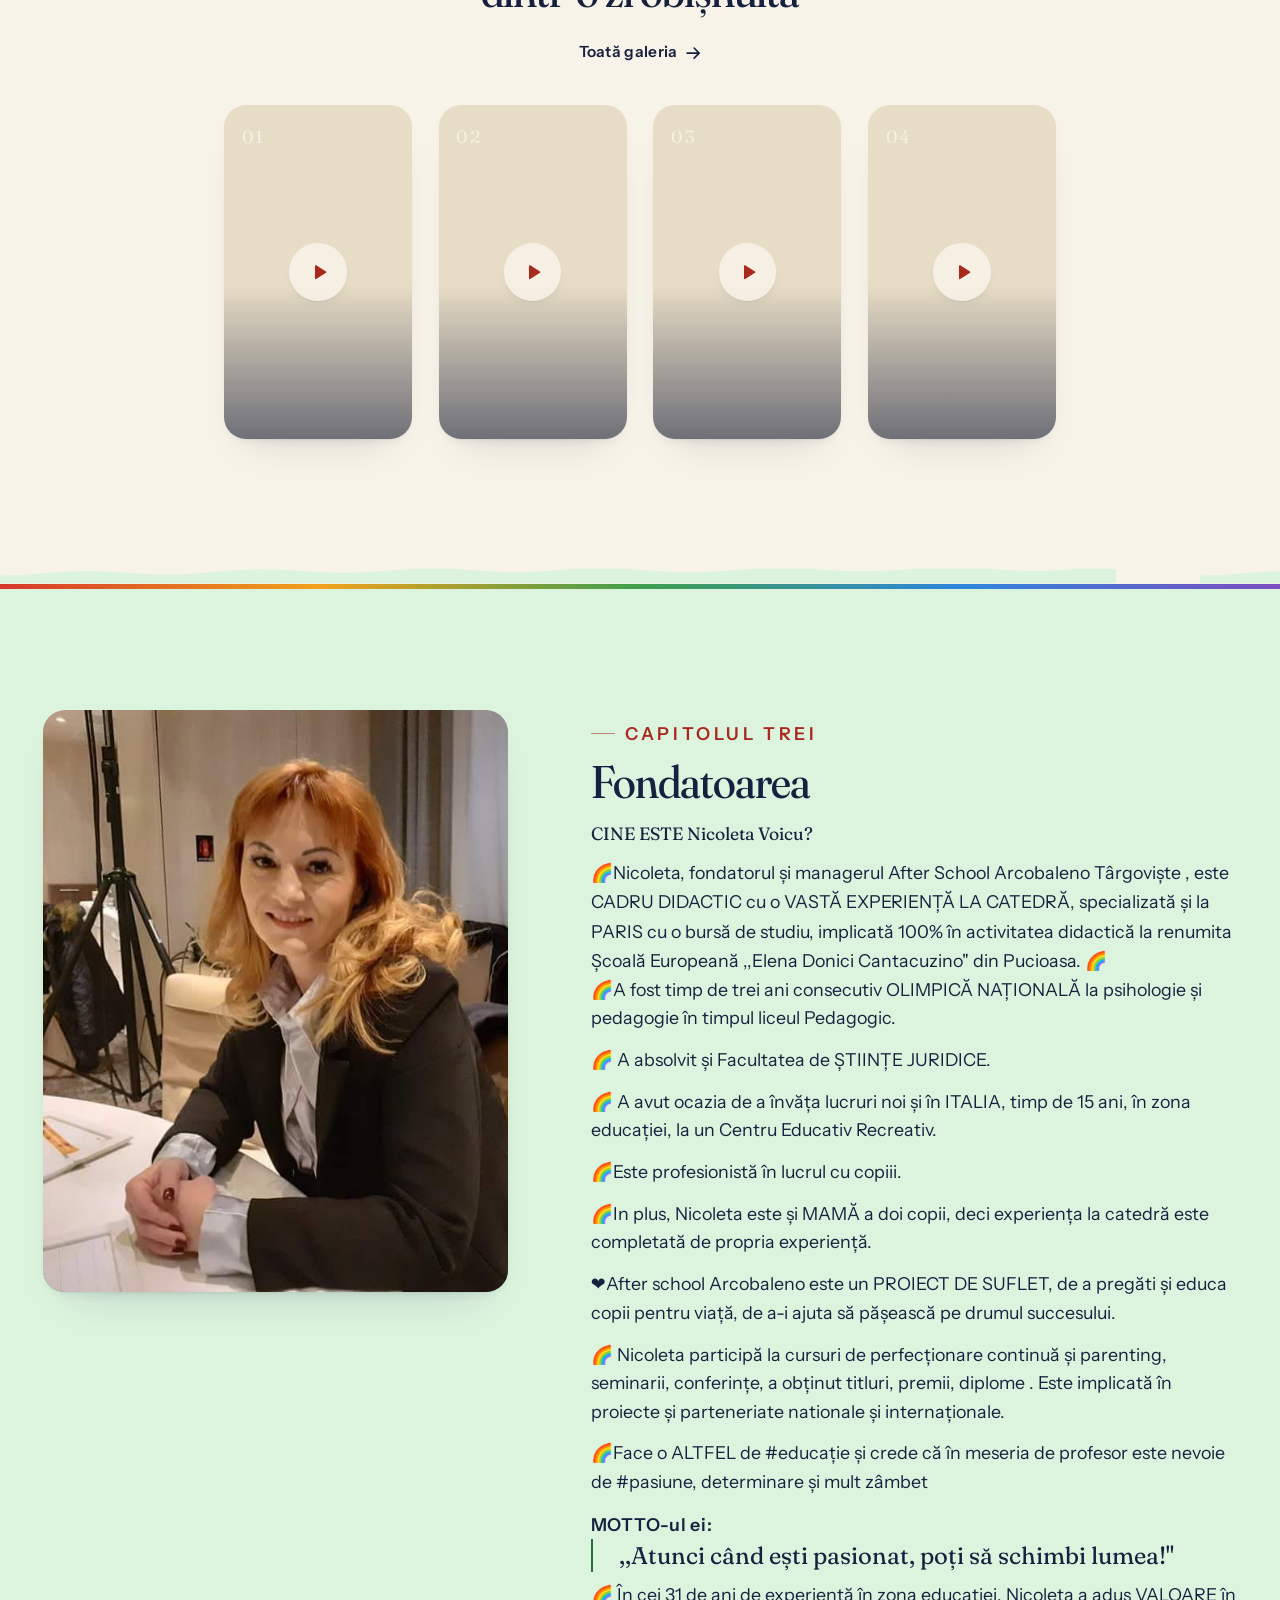
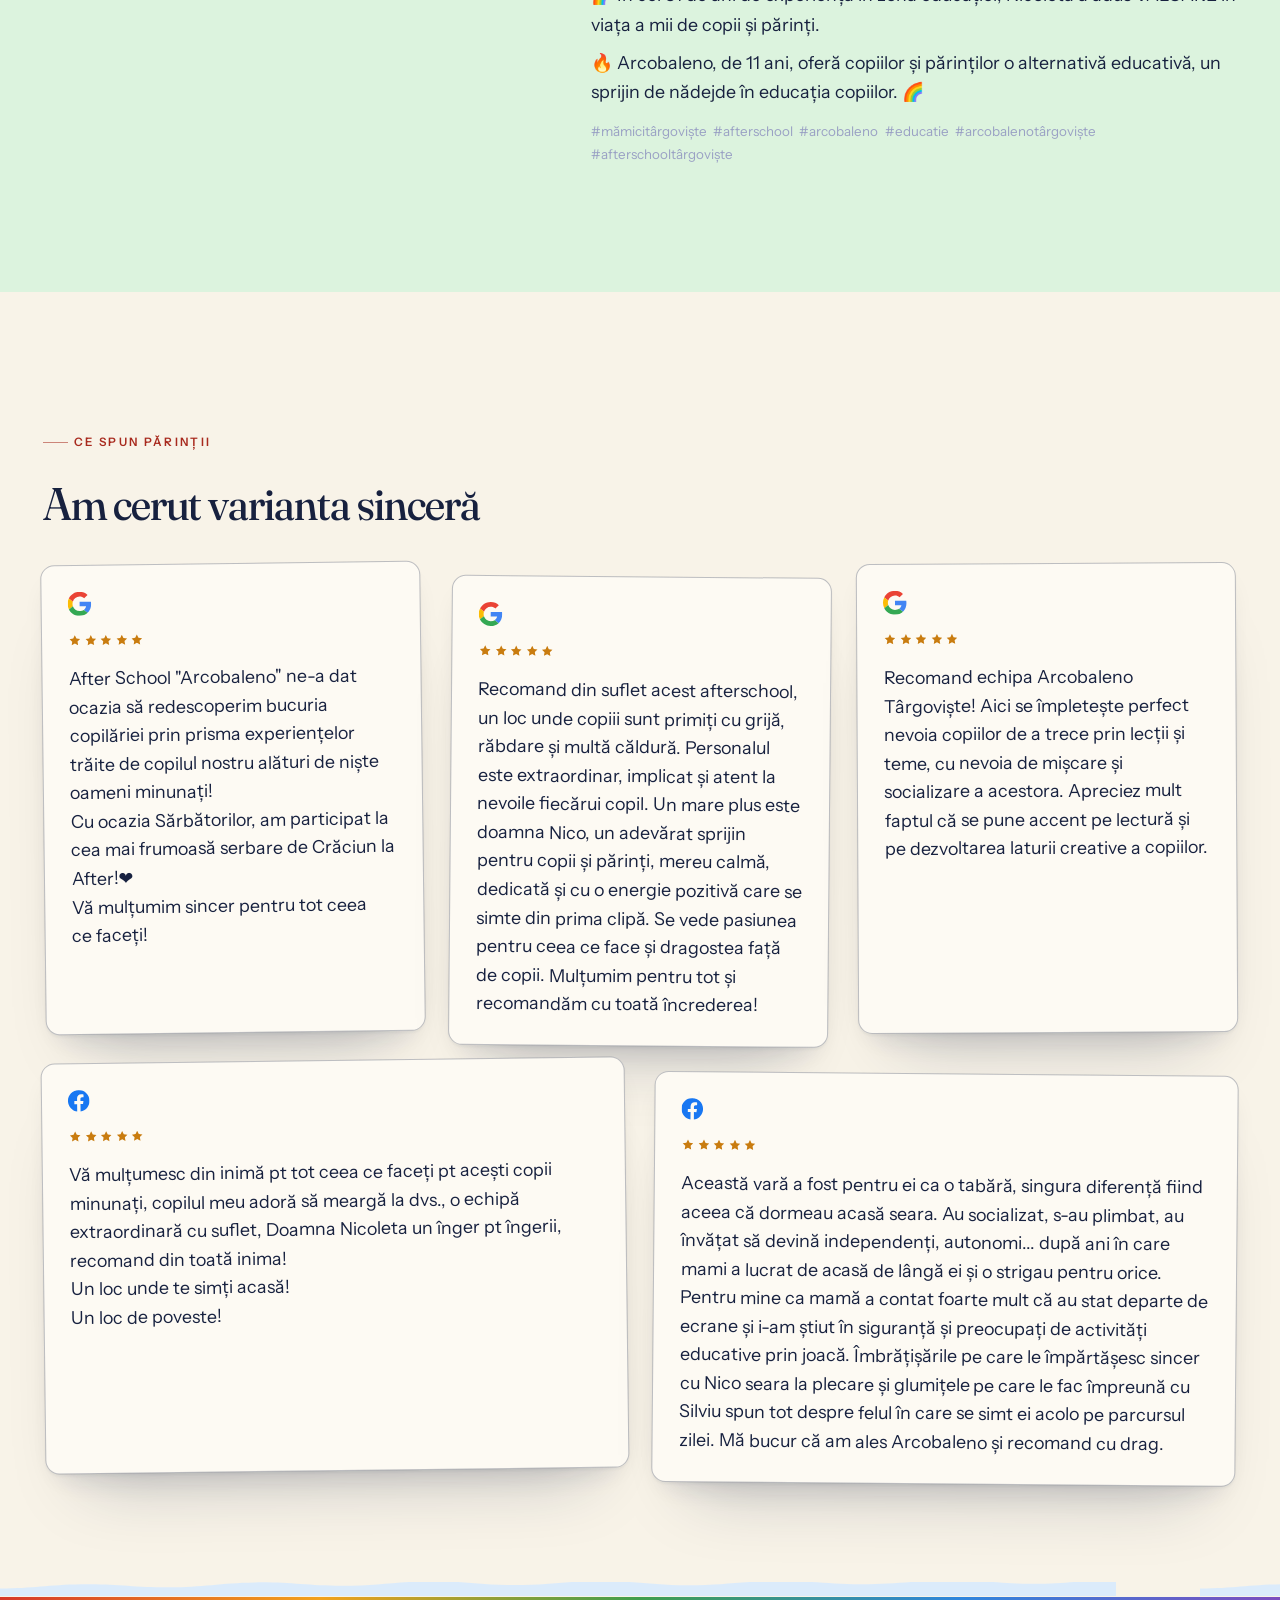
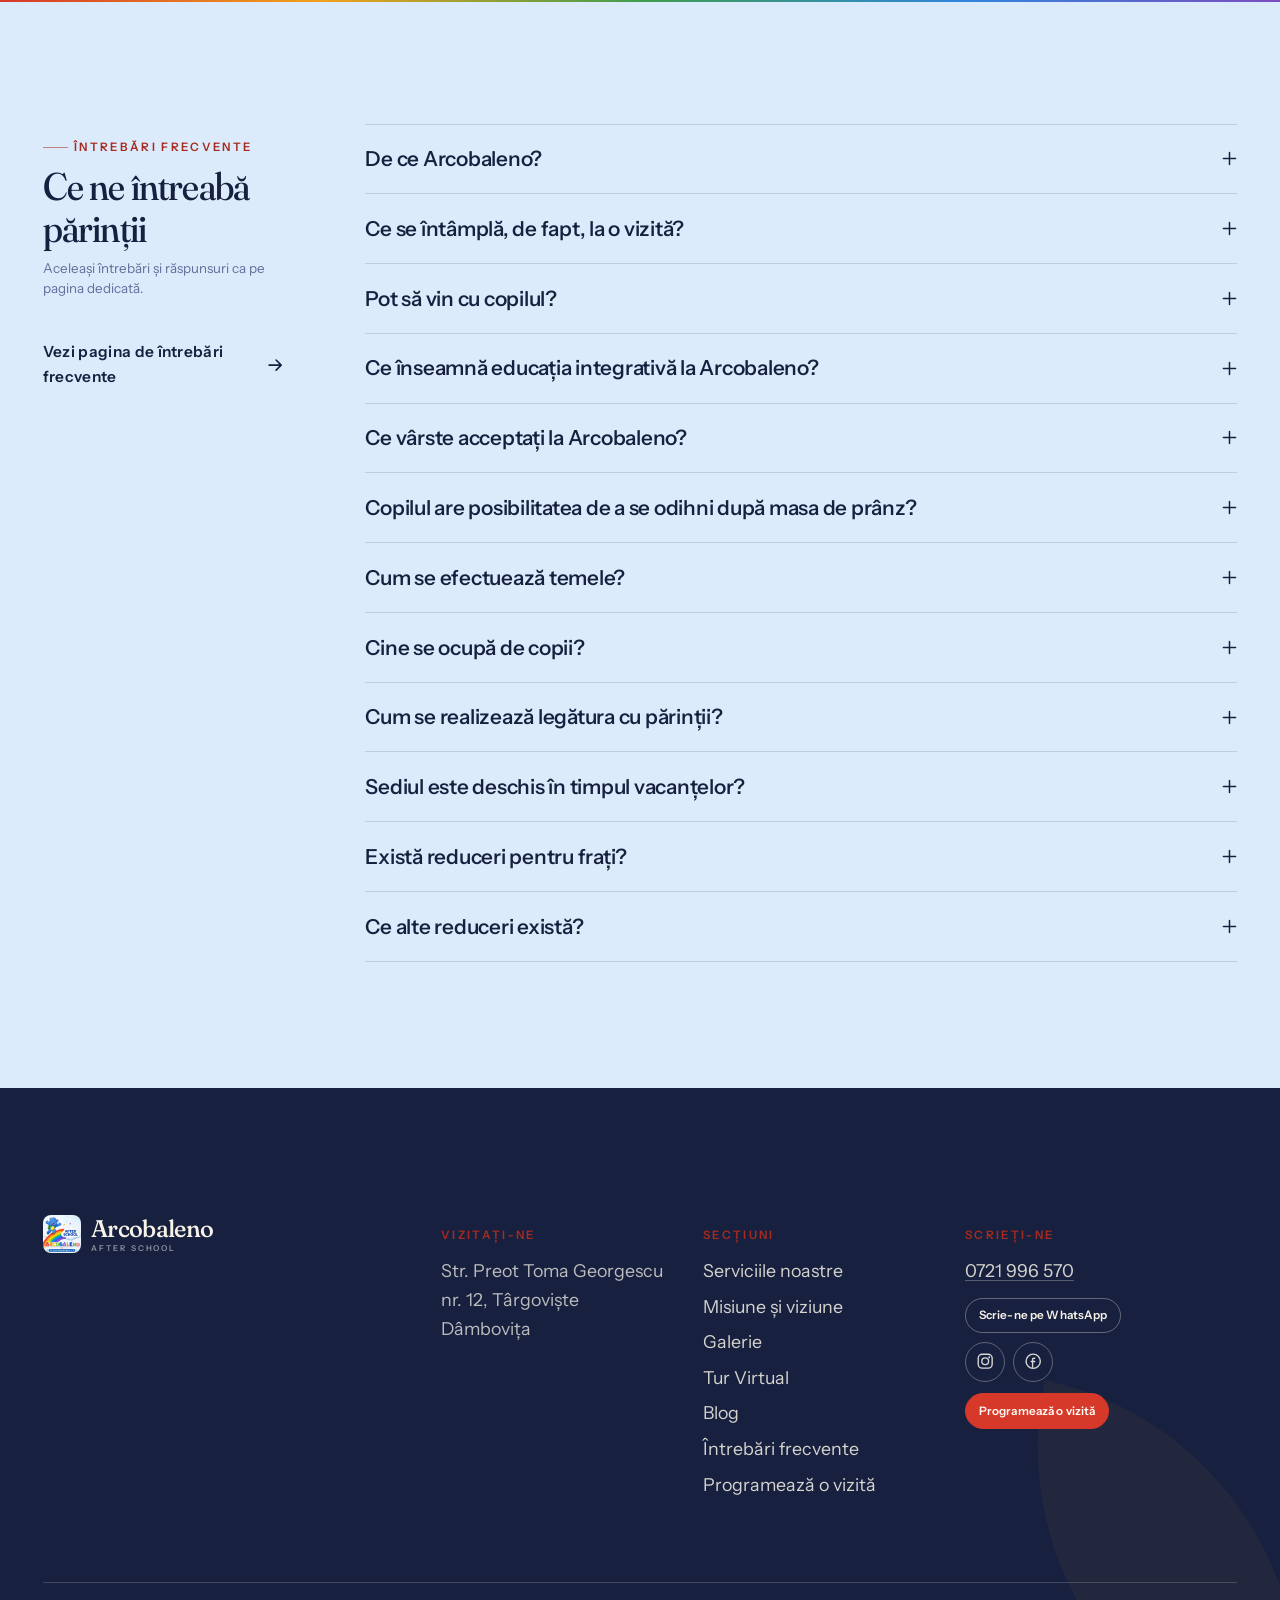
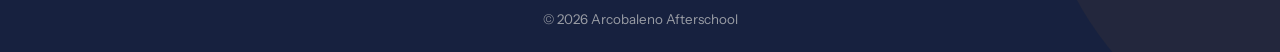
==== commit 27448a21: "Put the real reviews in, three to a row then two, over the page background The five reviews written " ====
--- a/index.html
+++ b/index.html
@@ -559,24 +559,22 @@
   </section>
 
 
-  <!-- ========================================================== părinți -->
-  <section class="section panel panel--sky panel--seam is-panel shell reviews">
+  <!-- ========================================================== părinți
+       Fără panou: secțiunea rămâne transparentă, ca fundalul paginii —
+       curcubeul și confettiul de pe `body::before` — să se vadă prin ea. -->
+  <section class="section shell reviews">
     <div class="u-wide stack stack--md">
       <p class="eyebrow">Ce spun părinții</p>
       <h2 class="u-measure-sm">Am cerut varianta sinceră</h2>
     </div>
 
-    <!-- ATENȚIE, ÎNAINTE DE PUBLICARE
-         „Lorem Ipsum” de mai jos e text de umplutură, pus ca să se vadă
-         așezarea. NU e o recenzie și nu are ce căuta pe site-ul publicat.
-
-         Pentru fiecare cartonaș:
-           1. Deschideți recenzia adevărată — sigla de sus duce la lista de
-              recenzii de pe Google, respectiv de pe Facebook.
-           2. Puneți textul ei în <p> și numele celui care a scris-o în
-              <span class="note__who">.
-           3. Dacă recenzia are adresă proprie, treceți-o în atributul href
-              al cartonașului, ca legătura să ducă exact la ea, nu la listă. -->
+    <!-- Recenziile de mai jos sunt cele scrise de părinți, pe Google și pe
+         Facebook. Textul e al lor, cuvânt cu cuvânt: s-au completat doar
+         diacriticele lipsă și greșelile de tipar. Nu rescrieți nimic aici —
+         un citat schimbat nu mai e citat.
+
+         Numele autorilor lipsesc încă. Se pun în <span class="note__who">;
+         cât timp e gol, subsolul cartonașului nu se afișează. -->
     <div class="notes u-wide u-mt-lg reveal" data-reveal>
 
       <a class="note note--review" target="_blank" rel="noopener" href="https://www.google.com/maps/search/?api=1&amp;query=After%20School%20Arcobaleno%20T%C3%A2rgovi%C8%99te">
@@ -587,7 +585,7 @@
         <div class="note__stars" aria-label="Cinci din cinci">
           <svg><use href="#i-star"/></svg><svg><use href="#i-star"/></svg><svg><use href="#i-star"/></svg><svg><use href="#i-star"/></svg><svg><use href="#i-star"/></svg>
         </div>
-        <p>Lorem Ipsum</p>
+        <p>After School "Arcobaleno" ne-a dat ocazia să redescoperim bucuria copilăriei prin prisma experiențelor trăite de copilul nostru alături de niște oameni minunați!<br>Cu ocazia Sărbătorilor, am participat la cea mai frumoasă serbare de Crăciun la After!❤️<br>Vă mulțumim sincer pentru tot ceea ce faceți!</p>
         <footer><span class="note__who"></span></footer>
       </a>
 
@@ -599,7 +597,7 @@
         <div class="note__stars" aria-label="Cinci din cinci">
           <svg><use href="#i-star"/></svg><svg><use href="#i-star"/></svg><svg><use href="#i-star"/></svg><svg><use href="#i-star"/></svg><svg><use href="#i-star"/></svg>
         </div>
-        <p>Lorem Ipsum</p>
+        <p>Recomand din suflet acest afterschool, un loc unde copiii sunt primiți cu grijă, răbdare și multă căldură. Personalul este extraordinar, implicat și atent la nevoile fiecărui copil. Un mare plus este doamna Nico, un adevărat sprijin pentru copii și părinți, mereu calmă, dedicată și cu o energie pozitivă care se simte din prima clipă. Se vede pasiunea pentru ceea ce face și dragostea față de copii. Mulțumim pentru tot și recomandăm cu toată încrederea!</p>
         <footer><span class="note__who"></span></footer>
       </a>
 
@@ -611,7 +609,7 @@
         <div class="note__stars" aria-label="Cinci din cinci">
           <svg><use href="#i-star"/></svg><svg><use href="#i-star"/></svg><svg><use href="#i-star"/></svg><svg><use href="#i-star"/></svg><svg><use href="#i-star"/></svg>
         </div>
-        <p>Lorem Ipsum</p>
+        <p>Recomand echipa Arcobaleno Târgoviște! Aici se împletește perfect nevoia copiilor de a trece prin lecții și teme, cu nevoia de mișcare și socializare a acestora. Apreciez mult faptul că se pune accent pe lectură și pe dezvoltarea laturii creative a copiilor.</p>
         <footer><span class="note__who"></span></footer>
       </a>
 
@@ -623,7 +621,7 @@
         <div class="note__stars" aria-label="Cinci din cinci">
           <svg><use href="#i-star"/></svg><svg><use href="#i-star"/></svg><svg><use href="#i-star"/></svg><svg><use href="#i-star"/></svg><svg><use href="#i-star"/></svg>
         </div>
-        <p>Lorem Ipsum</p>
+        <p>Vă mulțumesc din inimă pt tot ceea ce faceți pt acești copii minunați, copilul meu adoră să meargă la dvs., o echipă extraordinară cu suflet, Doamna Nicoleta un înger pt îngerii, recomand din toată inima!<br>Un loc unde te simți acasă!<br>Un loc de poveste!</p>
         <footer><span class="note__who"></span></footer>
       </a>
 
@@ -635,14 +633,14 @@
         <div class="note__stars" aria-label="Cinci din cinci">
           <svg><use href="#i-star"/></svg><svg><use href="#i-star"/></svg><svg><use href="#i-star"/></svg><svg><use href="#i-star"/></svg><svg><use href="#i-star"/></svg>
         </div>
-        <p>Lorem Ipsum</p>
+        <p>Această vară a fost pentru ei ca o tabără, singura diferență fiind aceea că dormeau acasă seara. Au socializat, s-au plimbat, au învățat să devină independenți, autonomi... după ani în care mami a lucrat de acasă de lângă ei și o strigau pentru orice. Pentru mine ca mamă a contat foarte mult că au stat departe de ecrane și i-am știut în siguranță și preocupați de activități educative prin joacă. Îmbrățișările pe care le împărtășesc sincer cu Nico seara la plecare și glumițele pe care le fac împreună cu Silviu spun tot despre felul în care se simt ei acolo pe parcursul zilei. Mă bucur că am ales Arcobaleno și recomand cu drag.</p>
         <footer><span class="note__who"></span></footer>
       </a>
     </div>
   </section>
 
   <!-- ========================================================= întrebări -->
-  <section class="section shell" id="intrebari">
+  <section class="section panel panel--sky panel--seam is-panel shell" id="intrebari">
     <div class="spread">
       <div class="spread__rail stack stack--sm">
         <p class="eyebrow">Întrebări frecvente</p>
--- a/assets/css/components.css
+++ b/assets/css/components.css
@@ -1034,6 +1034,27 @@
      clipa în care cineva scrie recenzia adevărată înăuntru. */
   .note--gol:has(p:empty) { display: none; }
 
+  /* Subsolul cartonașului dispare cât timp n-are un nume în el. */
+  .note--review footer:has(.note__who:empty) { display: none; }
+
+  /* Trei pe primul rând, două pe al doilea. Grila are șase coloane: primele
+     trei cartonașe iau două fiecare, ultimele două iau trei fiecare. Sub
+     62em rămâne curgerea obișnuită, unul sub altul sau două pe rând. */
+  @media (min-width: 62em) {
+    .reviews .notes { grid-template-columns: repeat(6, minmax(0, 1fr)); }
+    .reviews .note:nth-child(-n+3) { grid-column: span 2; }
+    .reviews .note:nth-child(n+4)  { grid-column: span 3; }
+  }
+
+  /* Secțiunea nu mai are panou, deci sub cartonașe trece fundalul colorat al
+     paginii. Ca textul să rămână la fel de lizibil, cartonașele sunt pline,
+     fără pic de transparență, și cu o umbră ceva mai apăsată. */
+  .reviews .note {
+    background: var(--surface-raised);
+    border-color: var(--rule-strong);
+    box-shadow: var(--lift-lg);
+  }
+
   /* Cât timp niciun cartonaș n-are text, secțiunea întreagă se ascunde —
      altfel ar rămâne un titlu („Ce spun părinții”) cu gol dedesubt. Reapare
      singură la prima recenzie scrisă. */
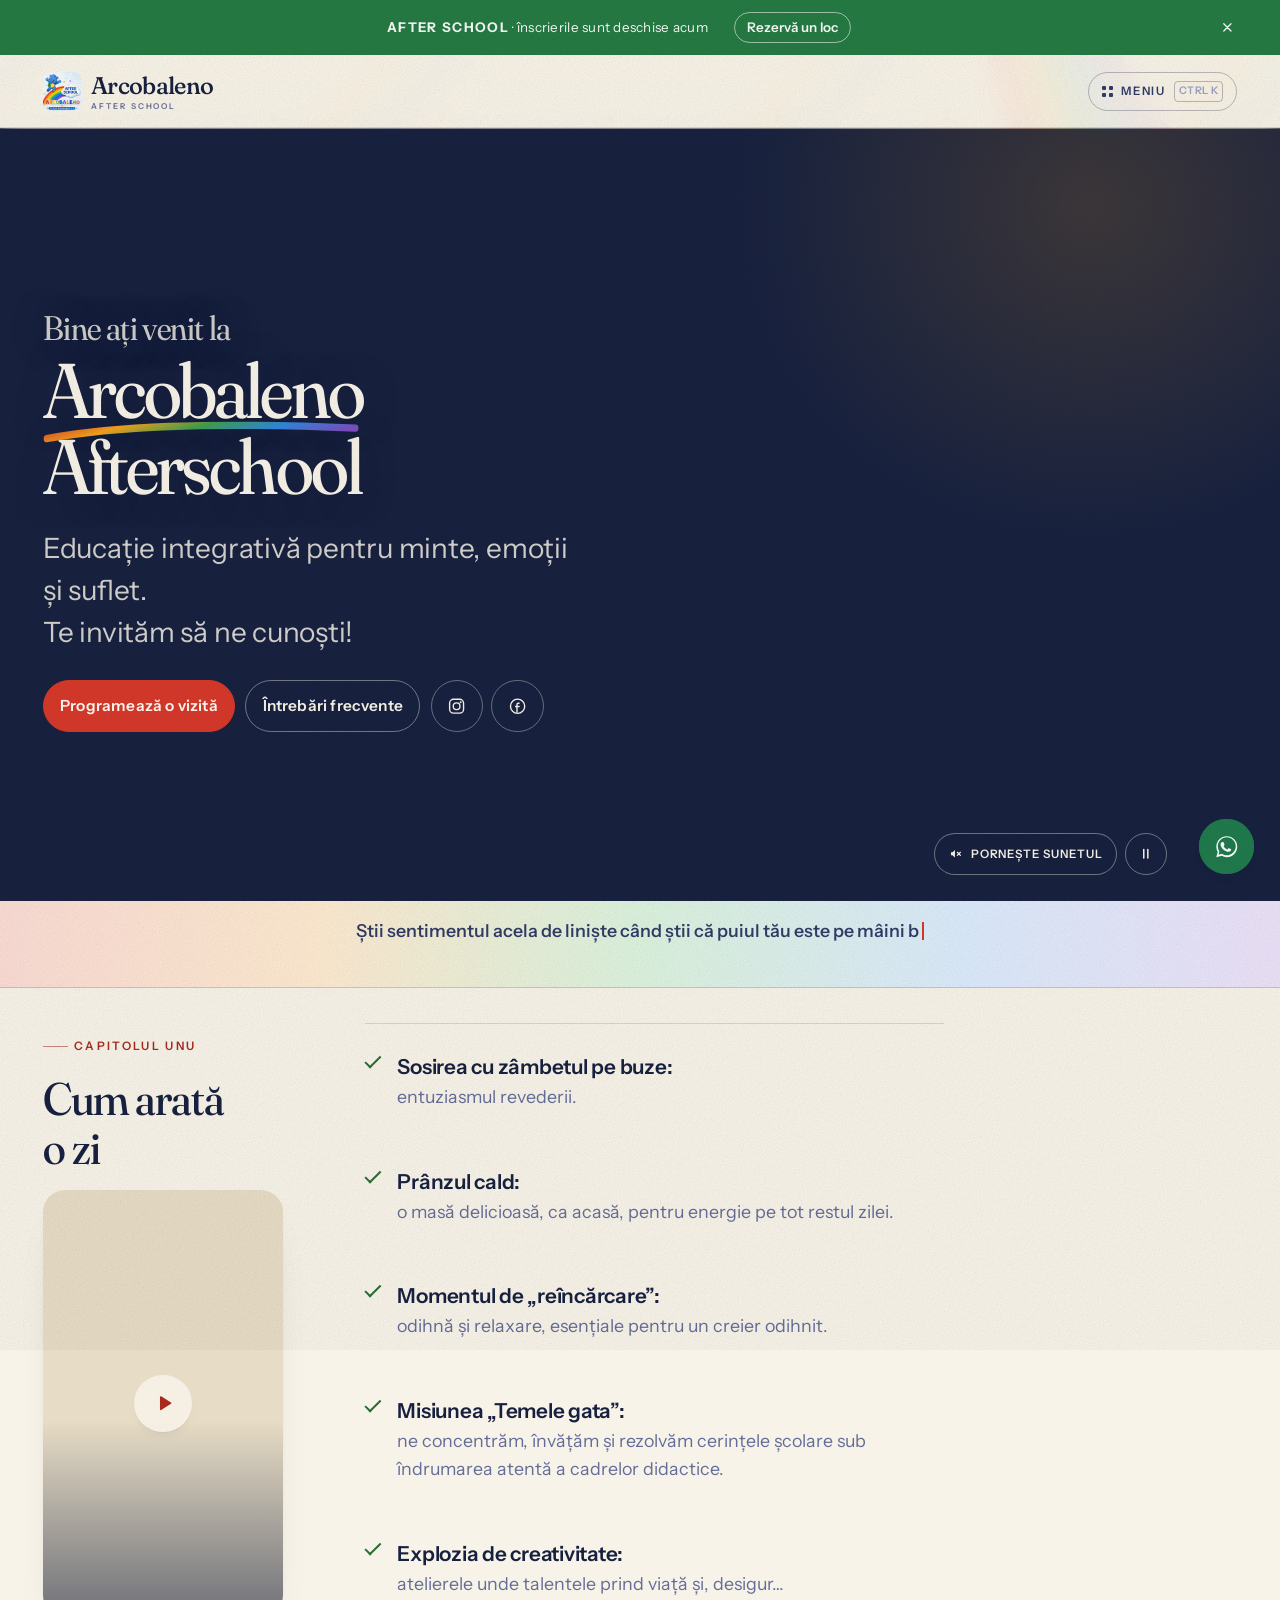
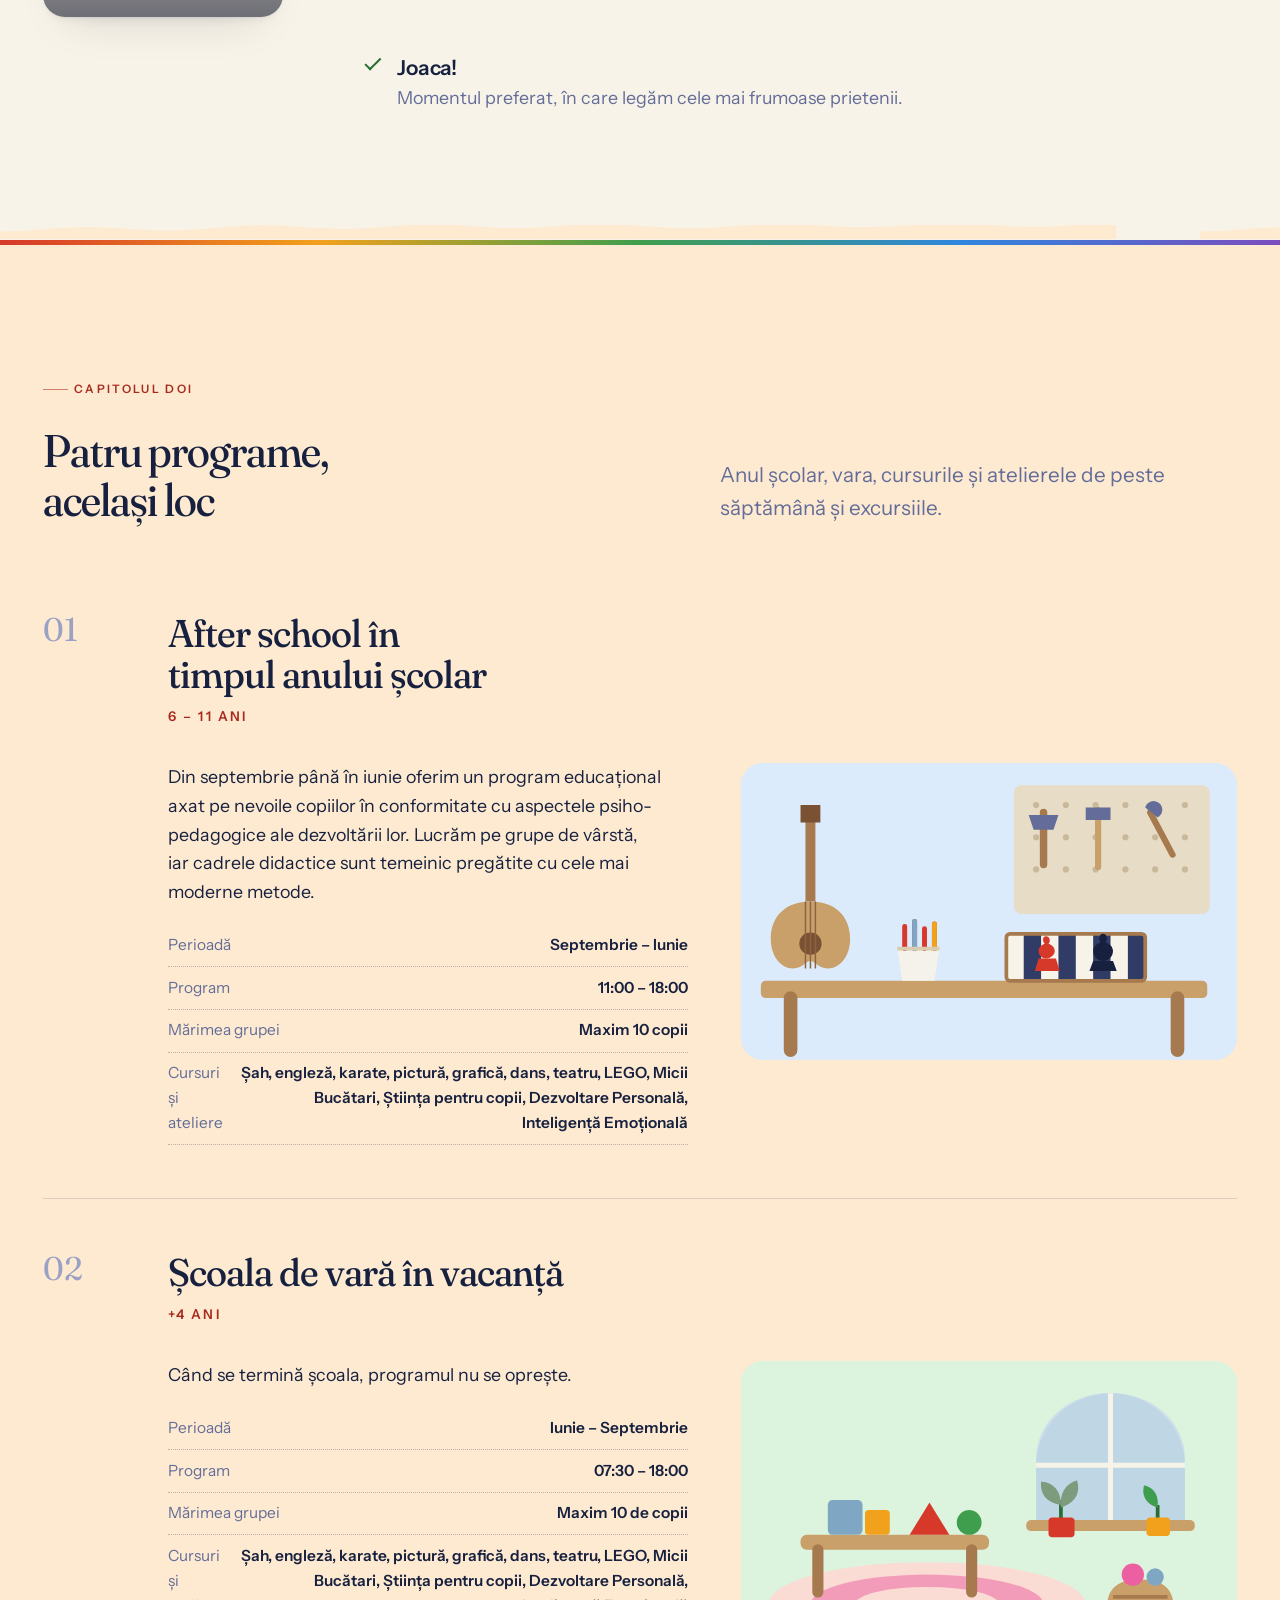
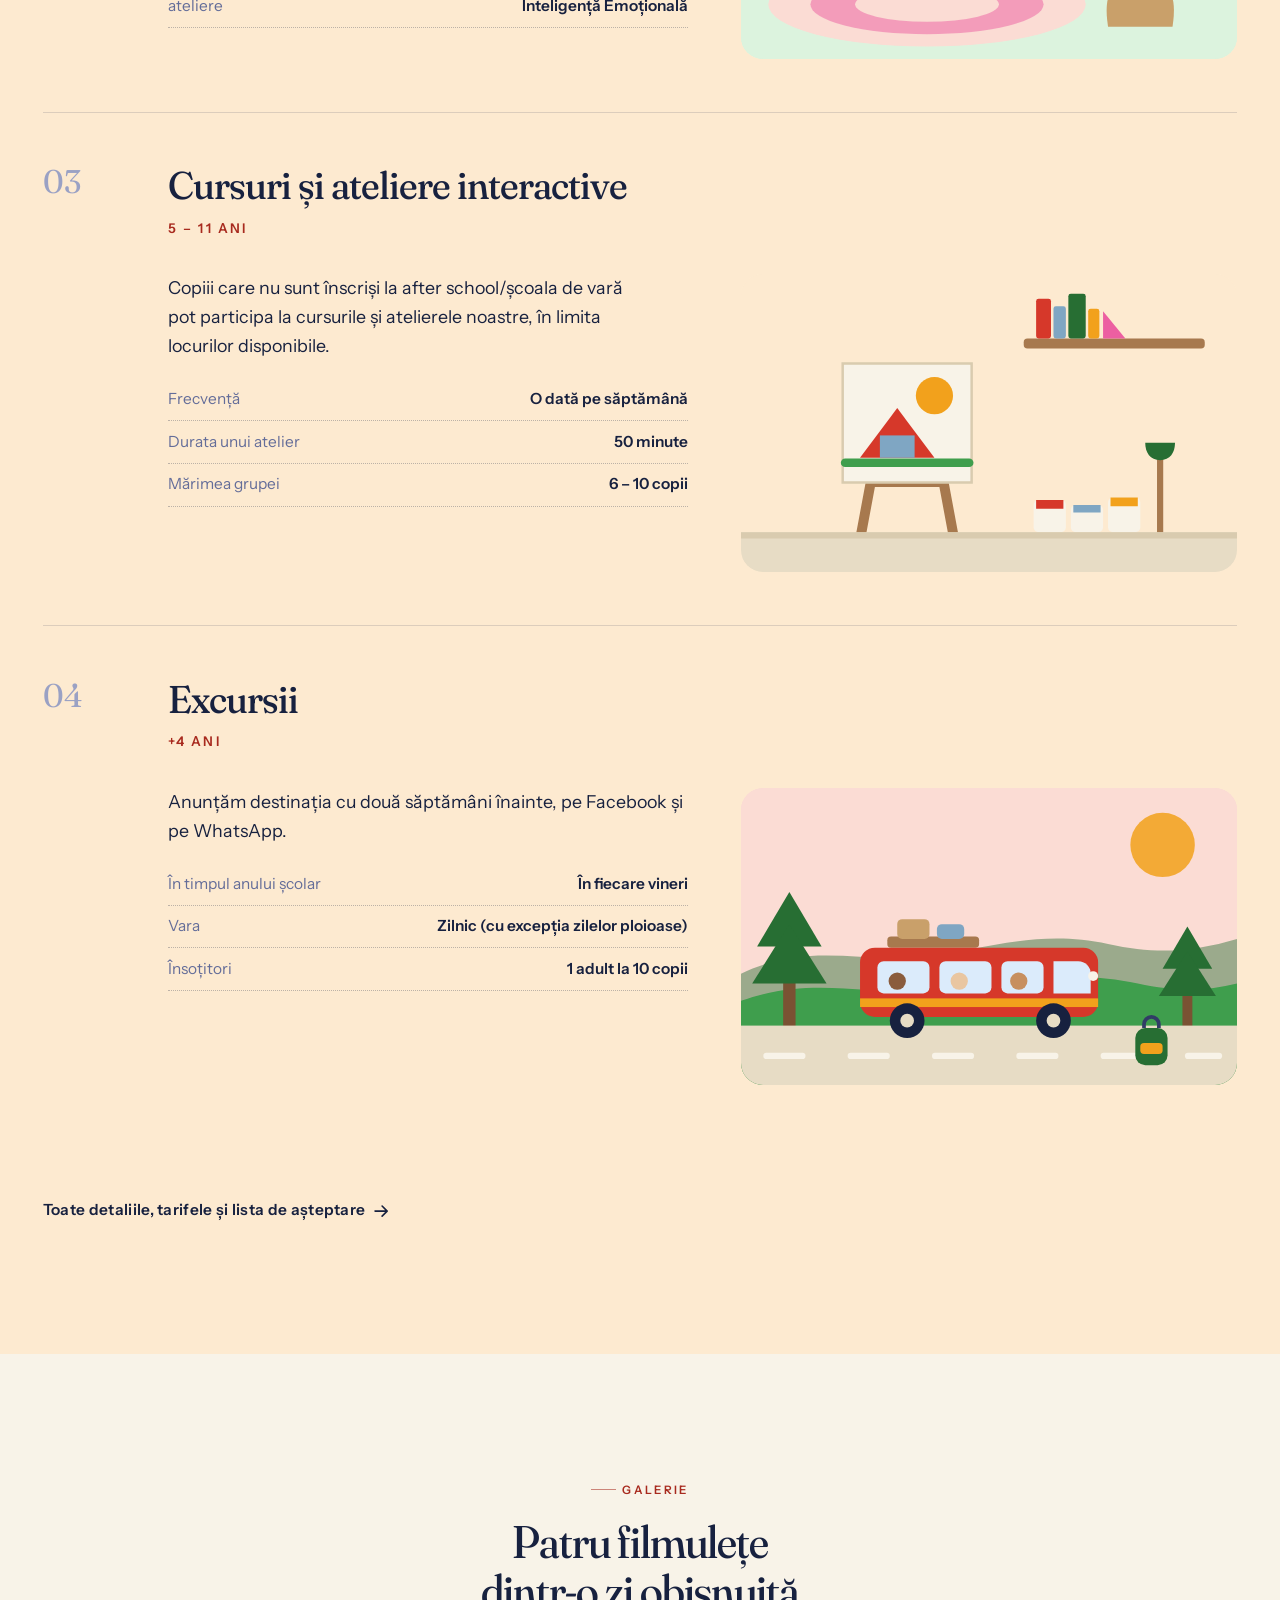
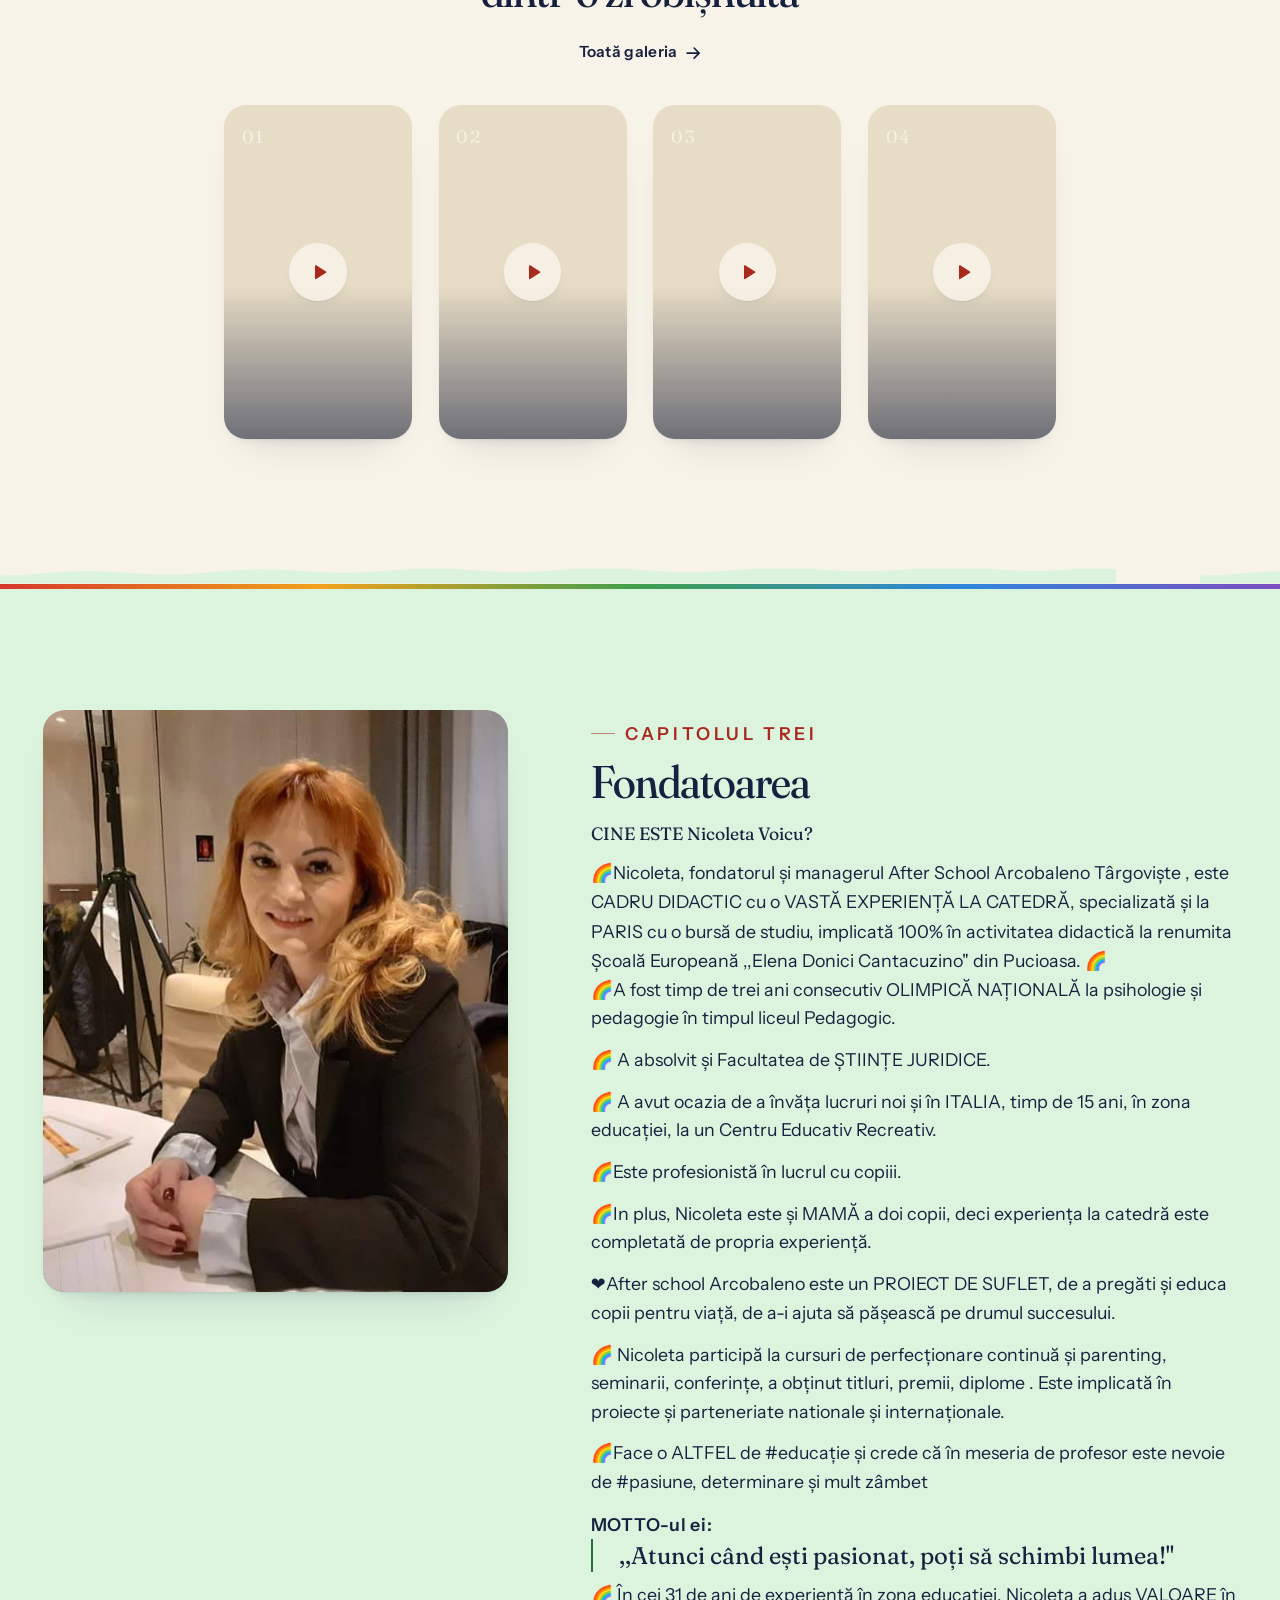
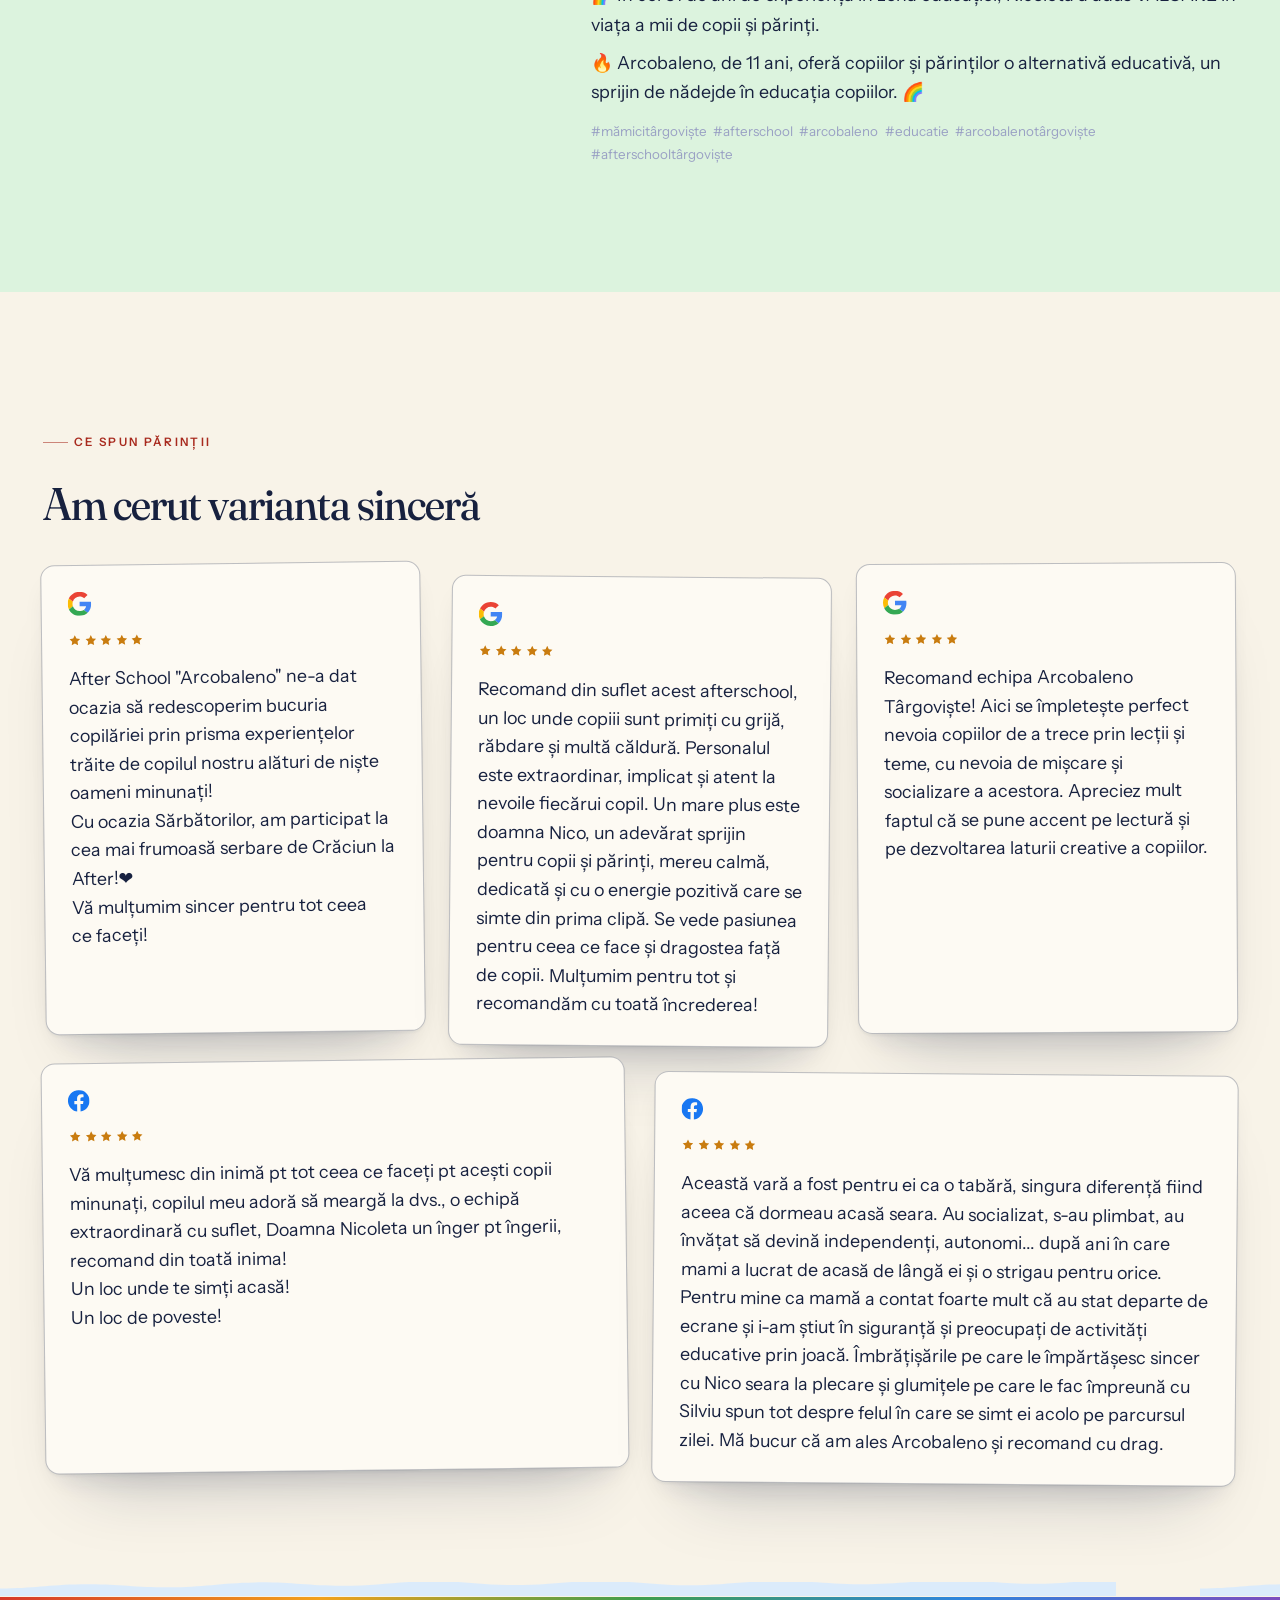
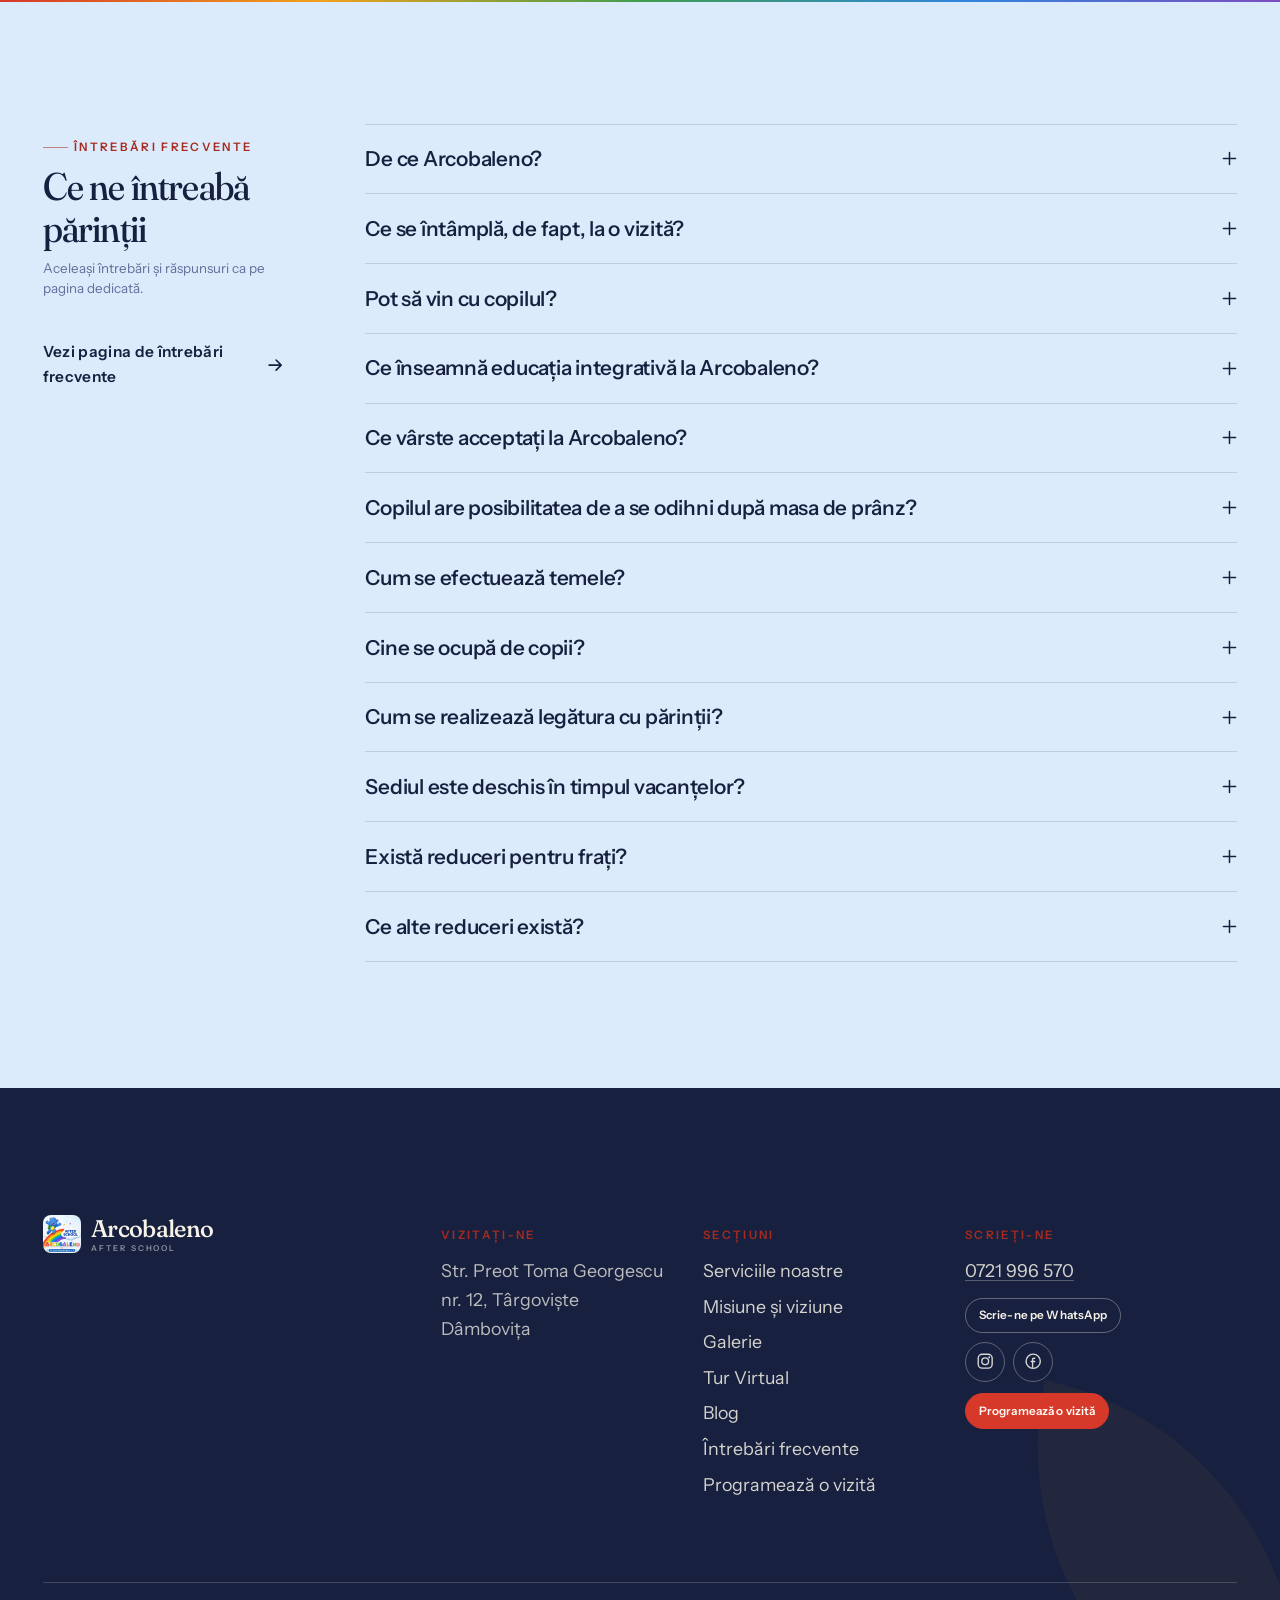
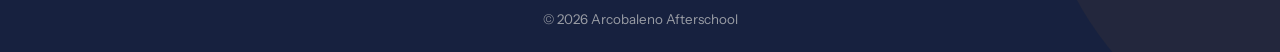
==== commit c66bd933: "Remove photo alt text and video captions from gallery and home page Co-Authored-By: Claude Sonnet 5 " ====
--- a/index.html
+++ b/index.html
@@ -450,8 +450,7 @@
 
       <div class="gallery u-mt-lg reveal" data-reveal>
         <figure class="vidcard"
-                data-video-card="assets/video/galerie-1.mp4"
-                data-video-title="Dimineața în curte — Arcobaleno Afterschool">
+                data-video-card="assets/video/galerie-1.mp4">
           <div class="vidcard__frame">
             <video src="assets/video/galerie-1.mp4#t=0.1" muted loop playsinline preload="metadata"></video>
             <span class="vidcard__no" aria-hidden="true">01</span>
@@ -465,8 +464,7 @@
         </figure>
 
         <figure class="vidcard"
-                data-video-card="assets/video/galerie-2.mp4"
-                data-video-title="Blocul de investigații — Arcobaleno Afterschool">
+                data-video-card="assets/video/galerie-2.mp4">
           <div class="vidcard__frame">
             <video src="assets/video/galerie-2.mp4#t=0.1" muted loop playsinline preload="metadata"></video>
             <span class="vidcard__no" aria-hidden="true">02</span>
@@ -478,8 +476,7 @@
         </figure>
 
         <figure class="vidcard"
-                data-video-card="assets/video/galerie-3.mp4"
-                data-video-title="După-amiaza la after school — Arcobaleno Afterschool">
+                data-video-card="assets/video/galerie-3.mp4">
           <div class="vidcard__frame">
             <video src="assets/video/galerie-3.mp4#t=0.1" muted loop playsinline preload="metadata"></video>
             <span class="vidcard__no" aria-hidden="true">03</span>
@@ -491,8 +488,7 @@
         </figure>
 
         <figure class="vidcard"
-                data-video-card="assets/video/galerie-4.mp4"
-                data-video-title="Ateliere și excursii — Arcobaleno Afterschool">
+                data-video-card="assets/video/galerie-4.mp4">
           <div class="vidcard__frame">
             <video src="assets/video/galerie-4.mp4#t=0.1" muted loop playsinline preload="metadata"></video>
             <span class="vidcard__no" aria-hidden="true">04</span>
--- a/assets/css/components.css
+++ b/assets/css/components.css
@@ -1625,6 +1625,91 @@
 
   .lightbox__close svg { inline-size: 1rem; }
 
+  /* --------------------------------------------------- galeria de fotografii
+     Aceeași fereastră ca la filme, dar cu o fotografie în ea și cu săgeți în
+     lateral. Rama e mai largă: o fotografie are ce arăta. */
+  .lightbox--photo .lightbox__frame {
+    max-inline-size: min(100%, 64rem);
+    gap: var(--sp-xs);
+  }
+
+  .lightbox__photo {
+    inline-size: auto;
+    max-inline-size: 100%;
+    /* Lasă loc sus pentru butonul de închidere și jos pentru descriere. */
+    max-block-size: calc(100svh - 10rem);
+    border-radius: var(--r-lg);
+    box-shadow: var(--lift-lg);
+    background: color-mix(in oklab, var(--ink) 40%, transparent);
+  }
+
+  /* Descrierea și numărul, unul sub altul și centrate — la fel sub fotografii
+     și sub filme. */
+  .lightbox__frame figcaption {
+    display: grid;
+    gap: 0.15rem;
+    justify-items: center;
+  }
+
+  .lightbox__count {
+    font-size: var(--fs-3xs);
+    letter-spacing: 0.12em;
+    text-transform: uppercase;
+    color: color-mix(in oklab, var(--paper) 52%, transparent);
+    font-variant-numeric: lining-nums;
+  }
+
+  /* Săgețile apar doar când e unde te duce: `--nav` se pune din site.js, când
+     în grilă sunt cel puțin două lucruri. Filmul zilei, singur în coloana lui
+     de pe prima pagină, se deschide fără ele. */
+  .lightbox:not(.lightbox--nav) .lightbox__nav { display: none; }
+
+  .lightbox__nav {
+    position: absolute;
+    inset-block-start: 50%;
+    translate: 0 -50%;
+    inline-size: 3rem;
+    block-size: 3rem;
+    display: grid;
+    place-items: center;
+    border-radius: 50%;
+    border: 1px solid color-mix(in oklab, var(--paper) 34%, transparent);
+    background: color-mix(in oklab, var(--ink) 55%, transparent);
+    color: var(--paper);
+    cursor: pointer;
+    transition: background-color var(--dur-fast) var(--ease-out),
+                transform var(--dur) var(--ease-spring);
+  }
+
+  .lightbox__nav:hover { background: color-mix(in oklab, var(--paper) 18%, transparent); }
+  .lightbox__nav svg { inline-size: 1.15rem; }
+
+  .lightbox__nav--prev { inset-inline-start: var(--gutter); }
+  .lightbox__nav--next { inset-inline-end: var(--gutter); }
+  /* Aceeași săgeată, întoarsă. */
+  .lightbox__nav--next svg { scale: -1 1; }
+
+  .lightbox__nav--prev:hover { transform: translateX(-2px); }
+  .lightbox__nav--next:hover { transform: translateX(2px); }
+
+  /* Pe ecran îngust săgețile nu mai încap în lateral fără să stea peste
+     fotografie: coboară sub ea, una lângă alta. Ce e deasupra lor se strânge
+     cu atât cât le trebuie — dar numai când chiar sunt pe ecran. */
+  @media (max-width: 40em) {
+    .lightbox__nav {
+      inset-block-start: auto;
+      inset-block-end: var(--sp-md);
+      translate: 0;
+      inline-size: 2.75rem;
+      block-size: 2.75rem;
+    }
+    .lightbox__nav--prev { inset-inline-start: calc(50% - 3.4rem); }
+    .lightbox__nav--next { inset-inline-end: calc(50% - 3.4rem); }
+
+    .lightbox--nav .lightbox__photo,
+    .lightbox--nav .lightbox__frame video { max-block-size: calc(100svh - 14rem); }
+  }
+
   /* ============================================================== WhatsApp
      Butonul plutitor și fereastra de compunere. Nu trimite nimic singur:
      deschide WhatsApp cu mesajul deja scris. Injectat de site.js. */
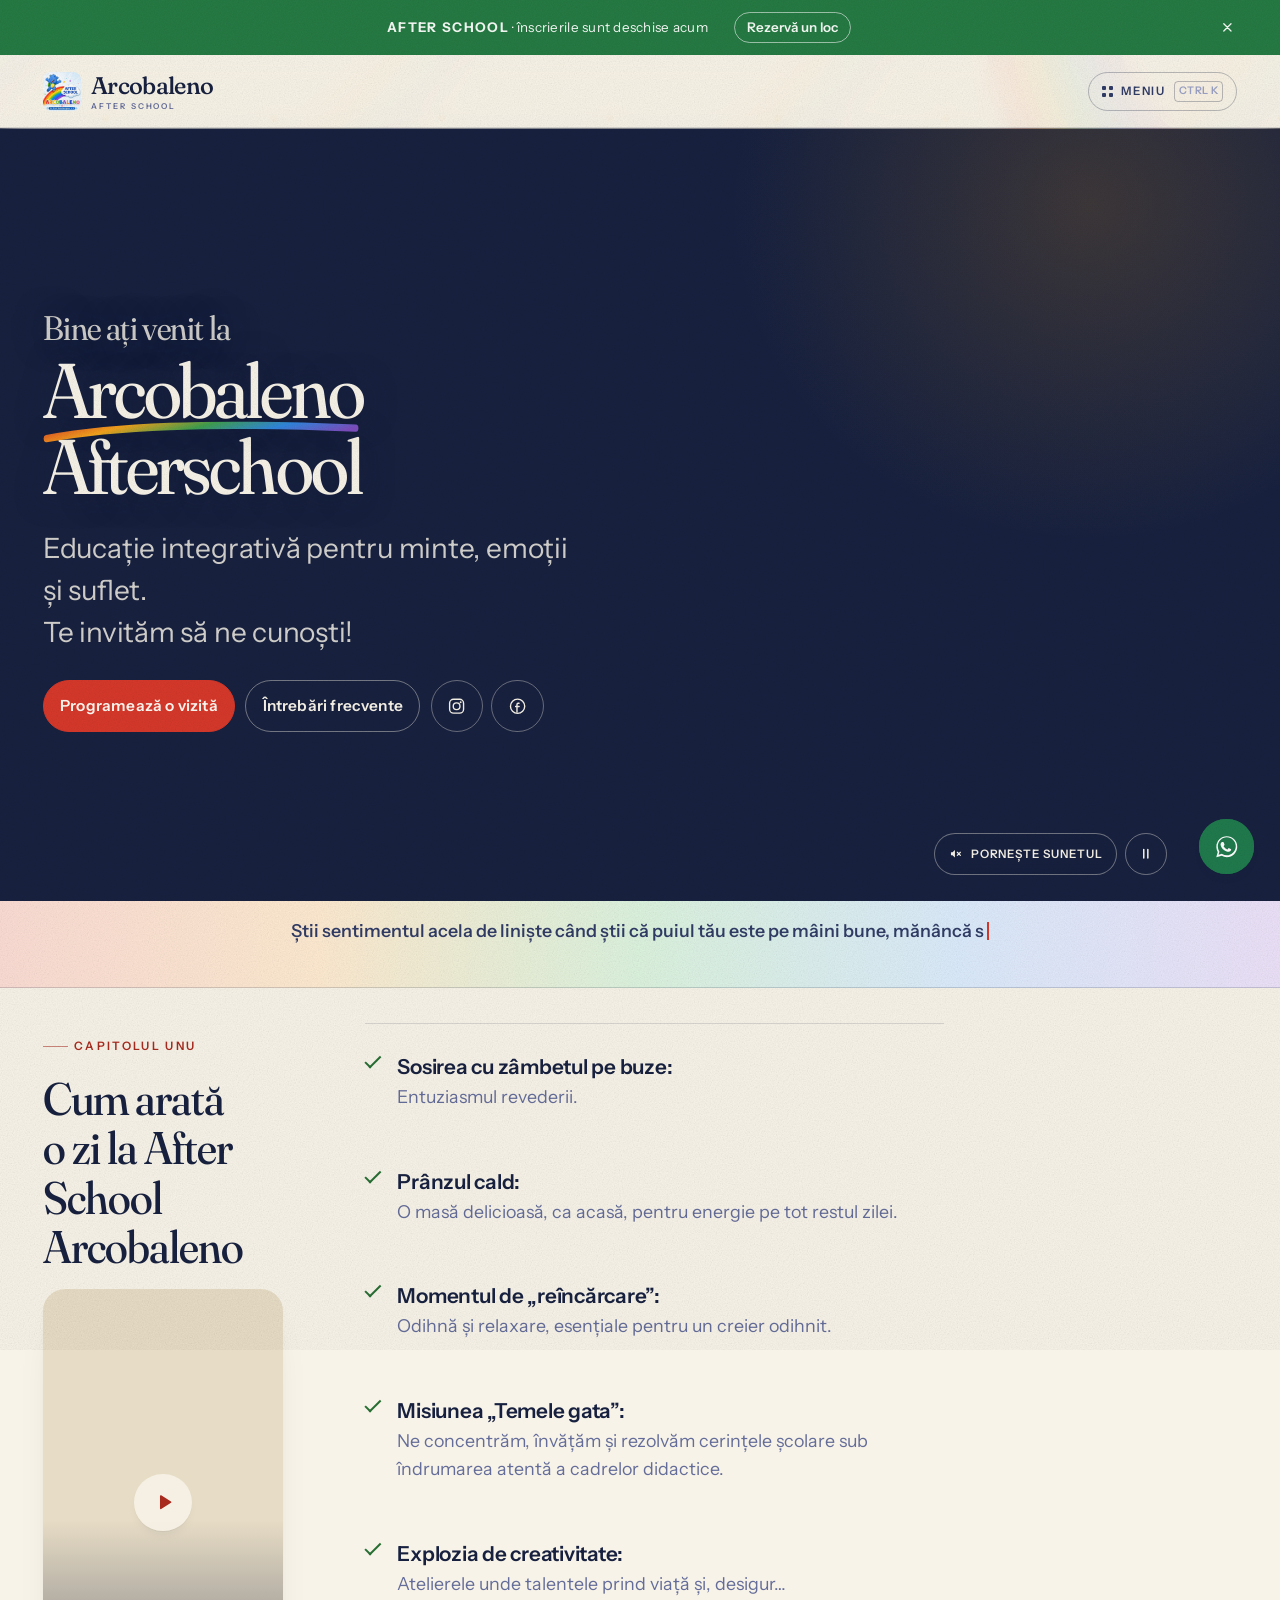
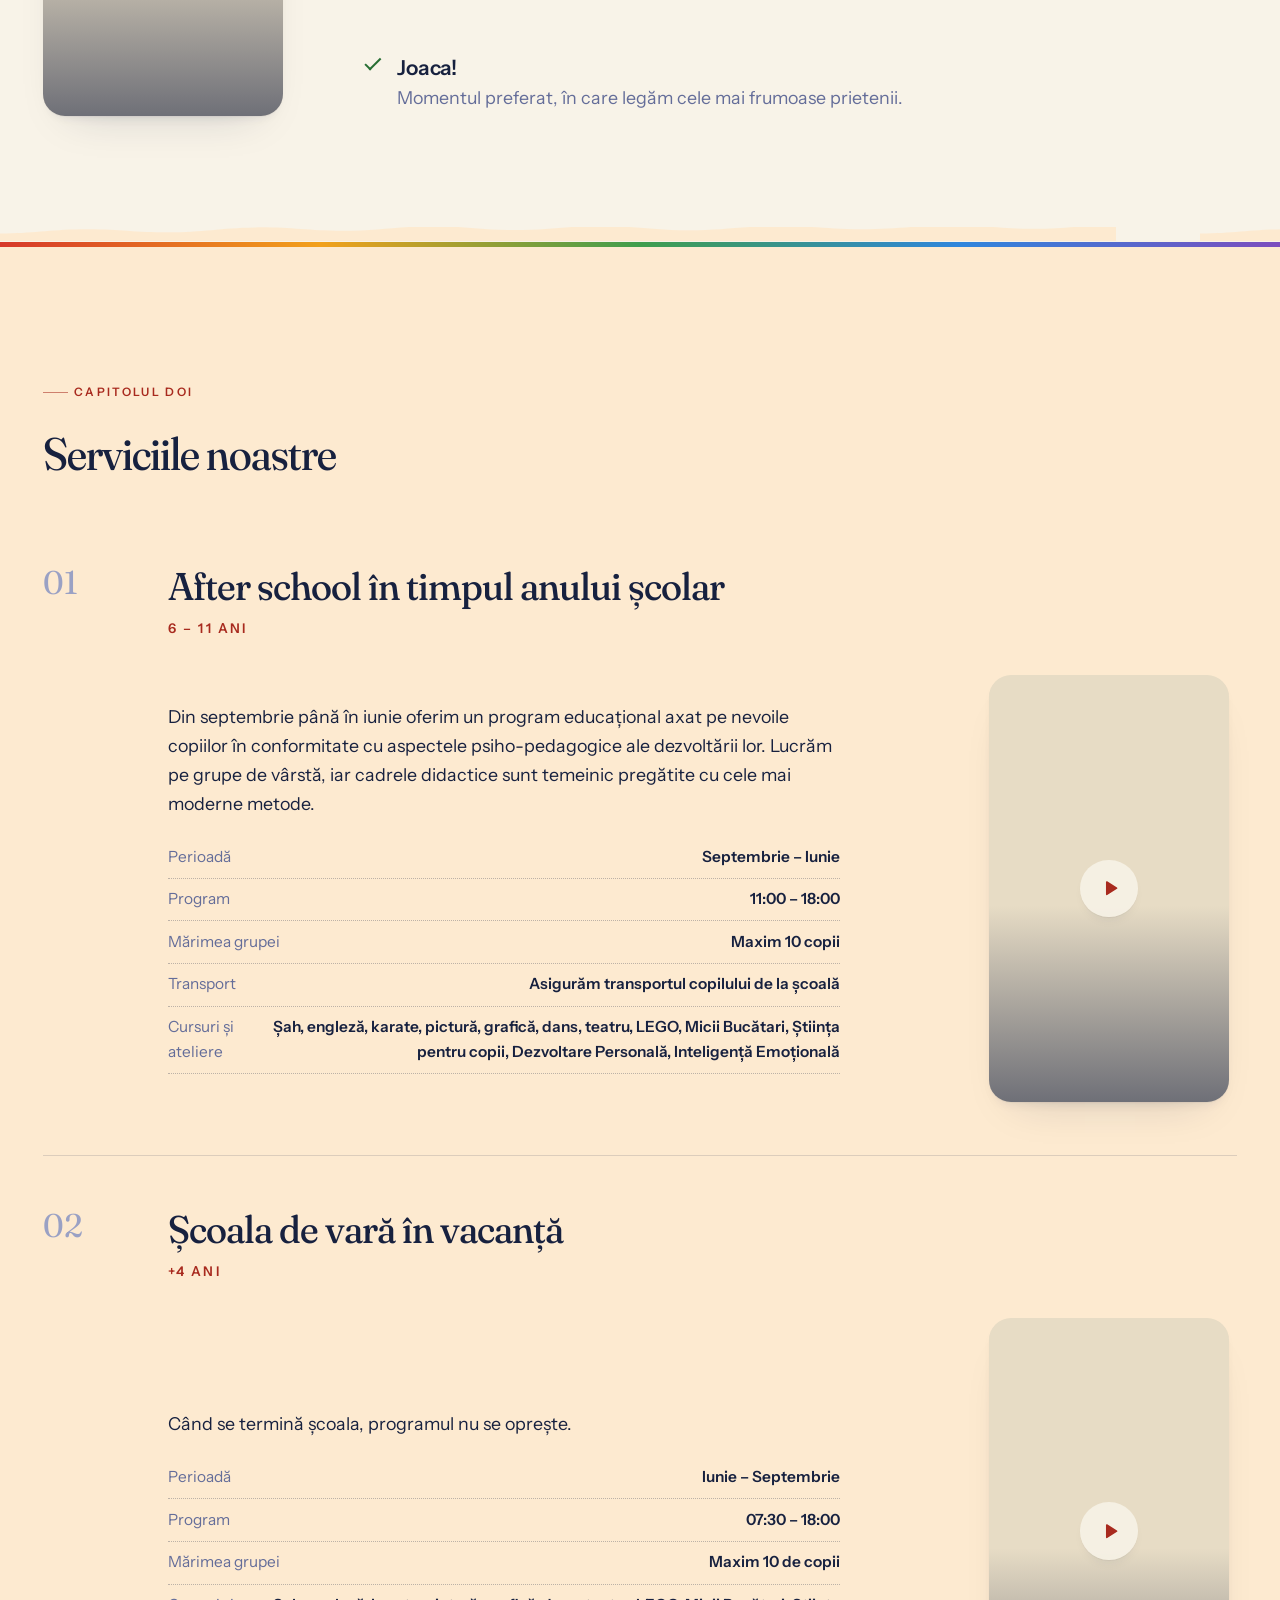
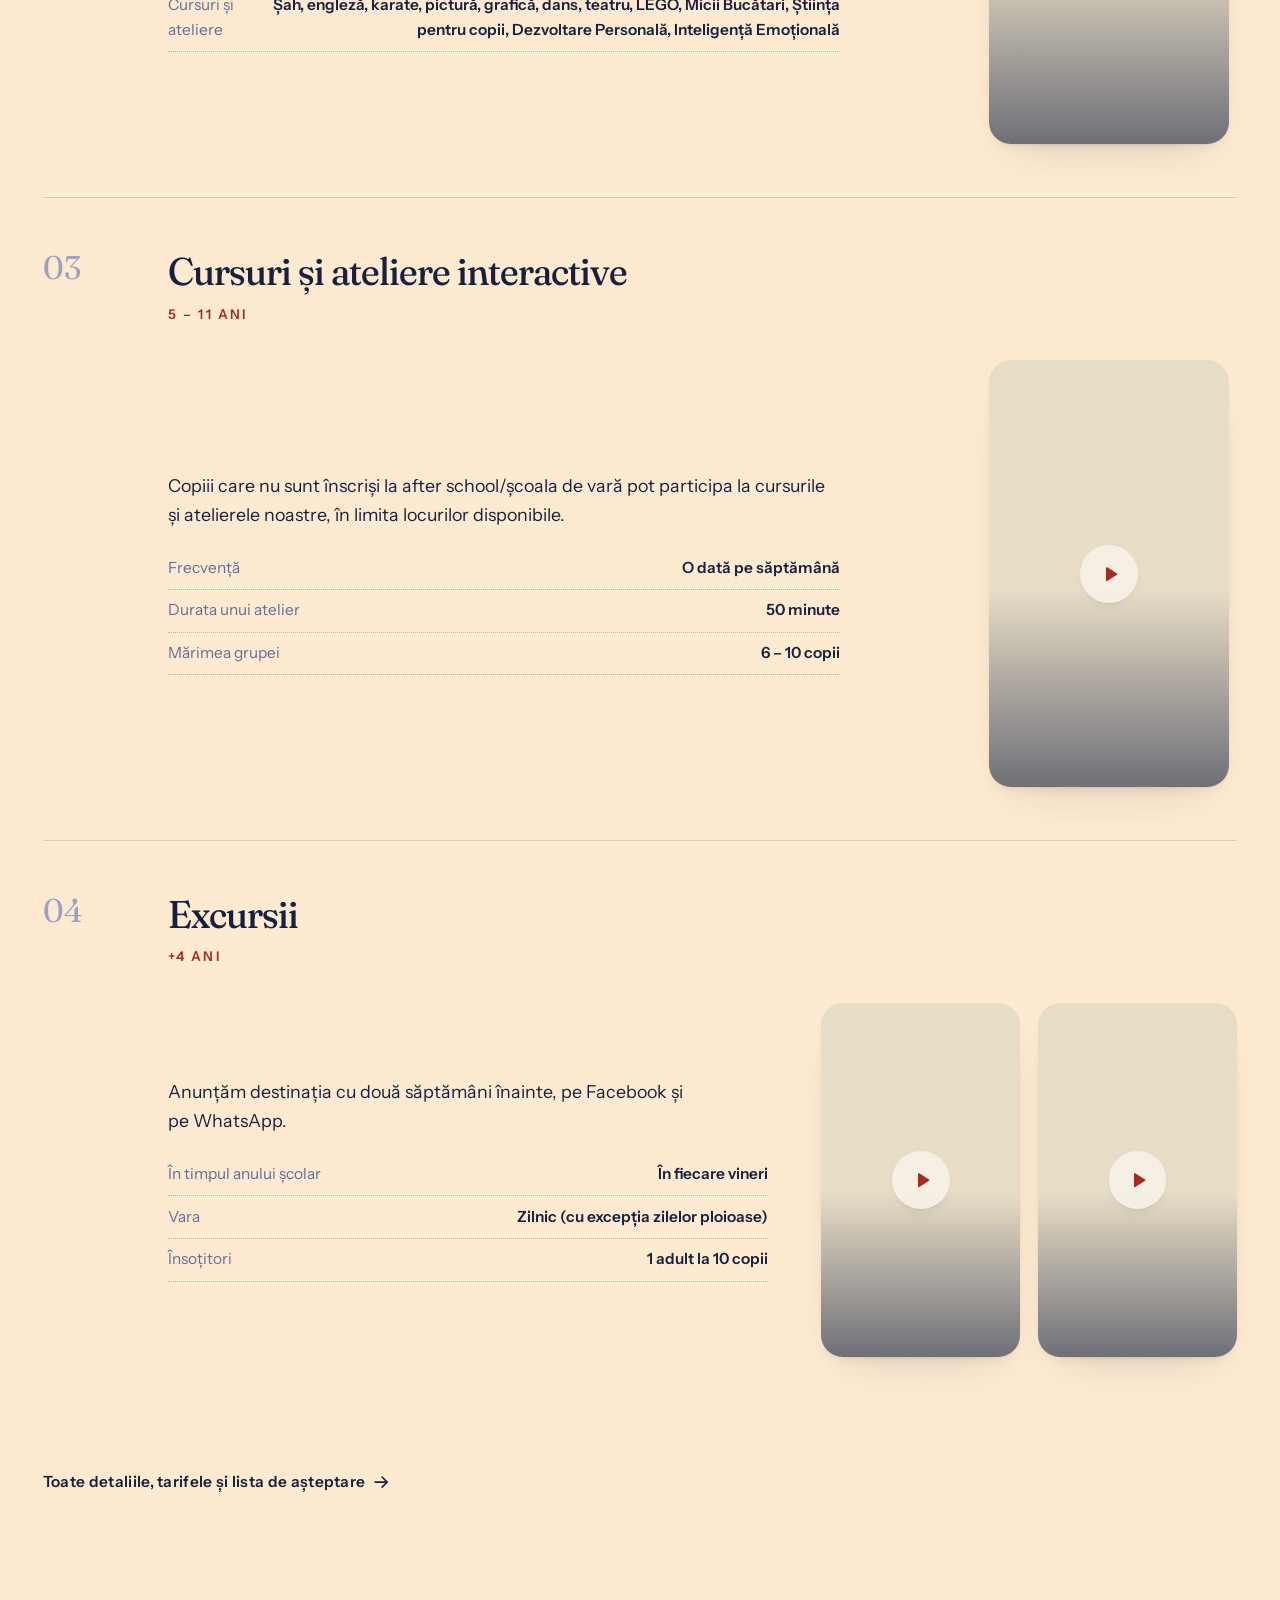
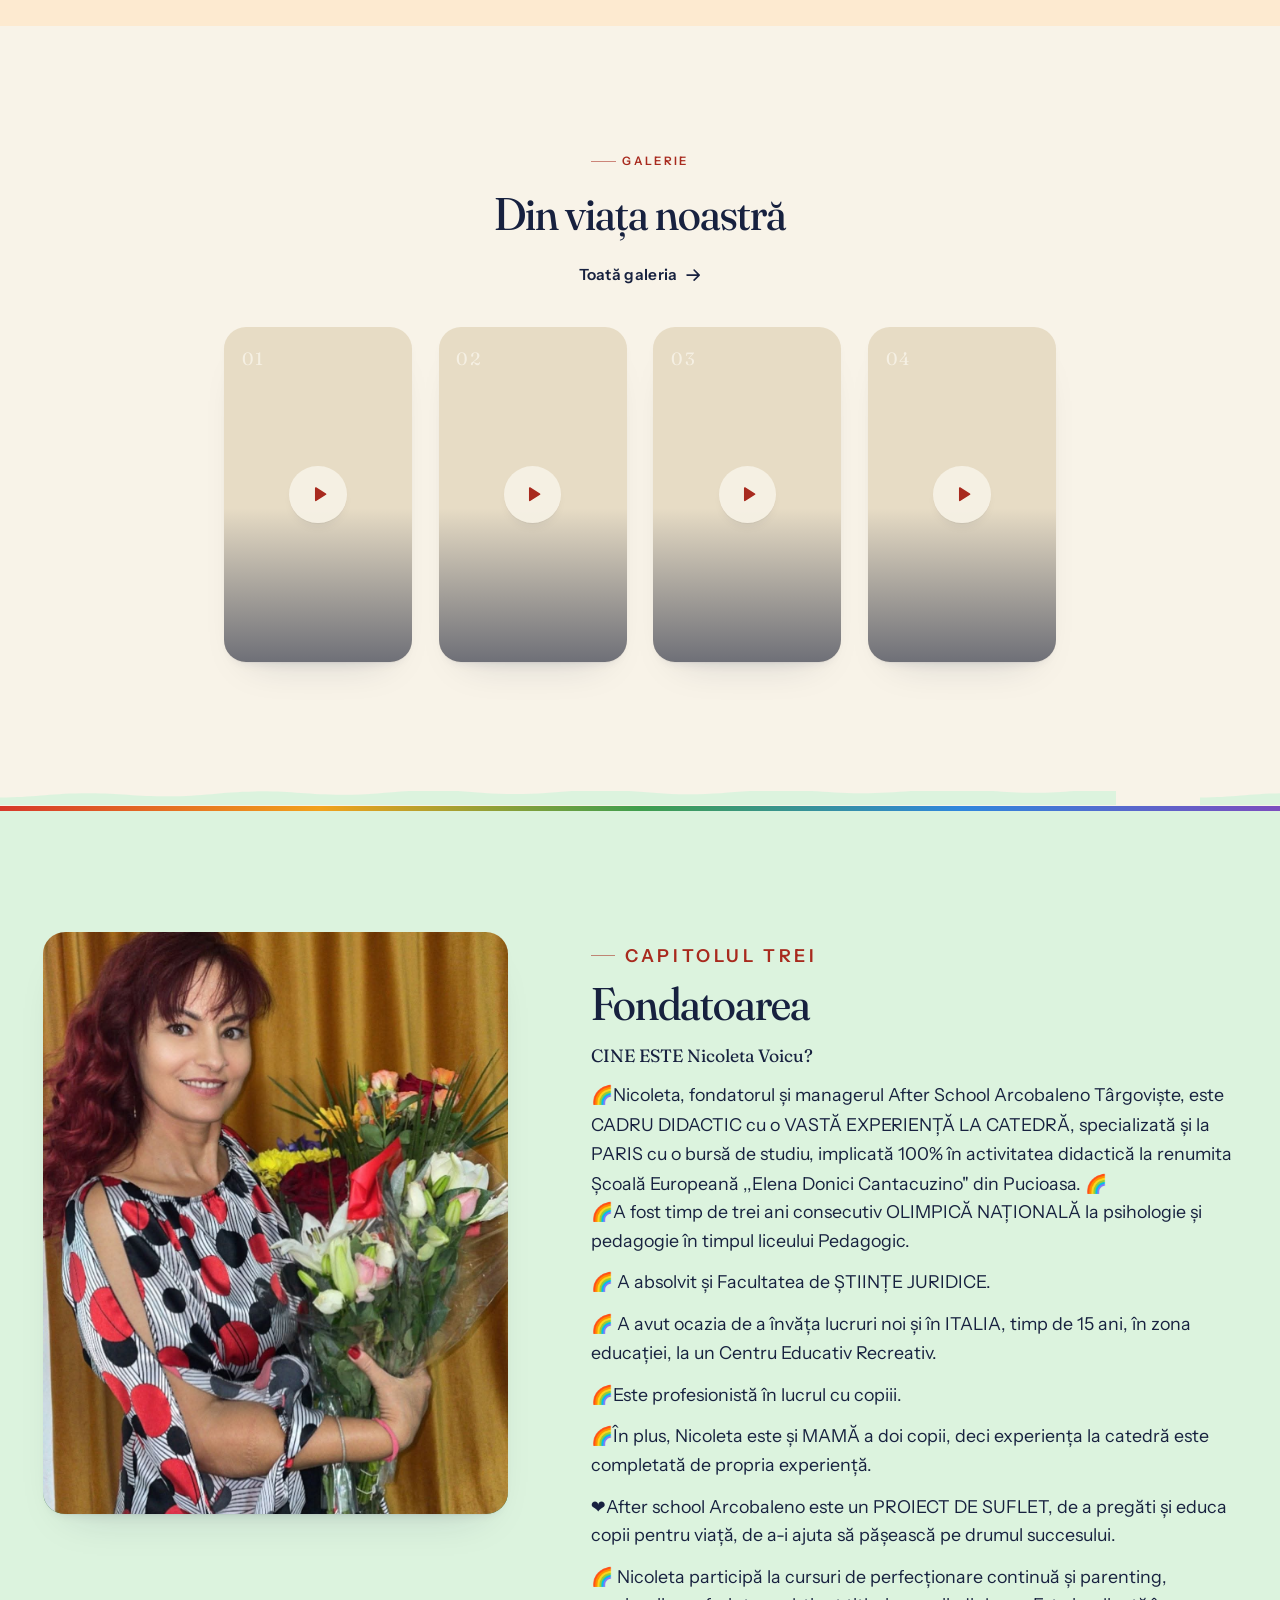
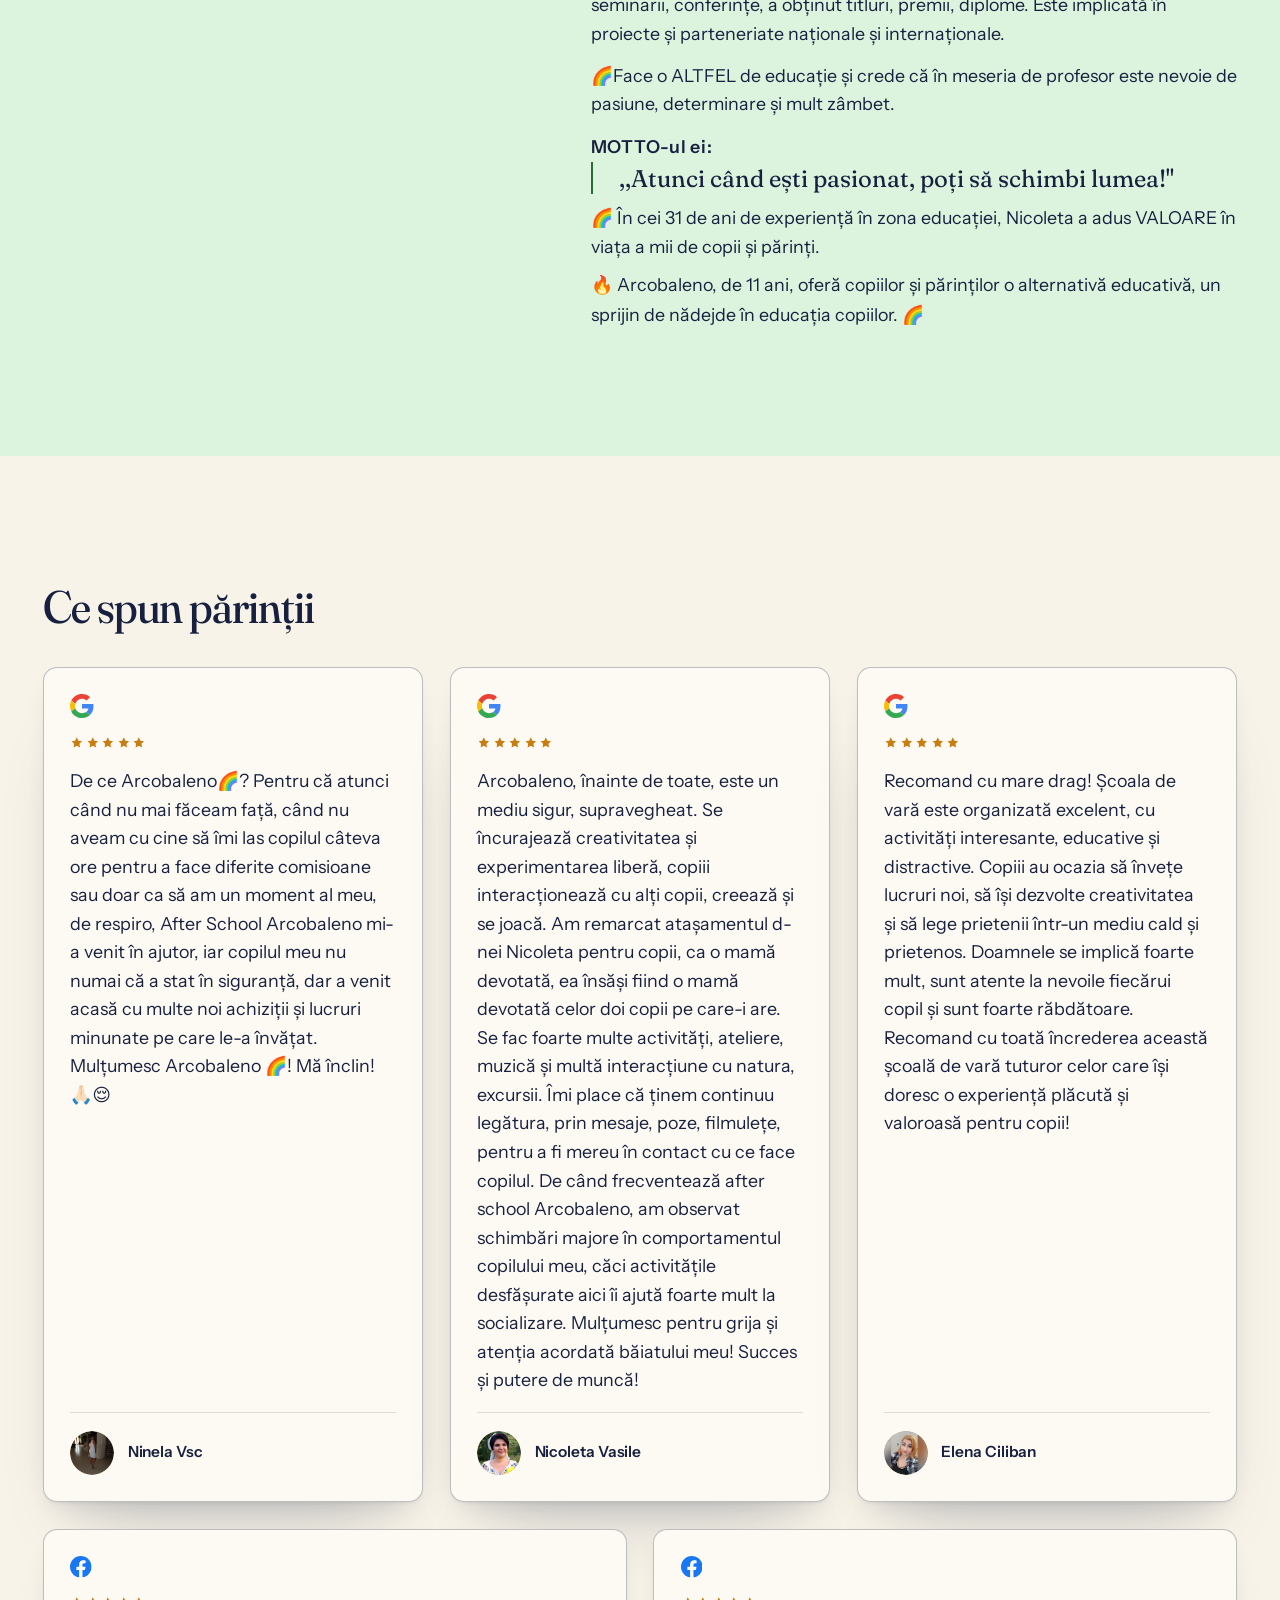
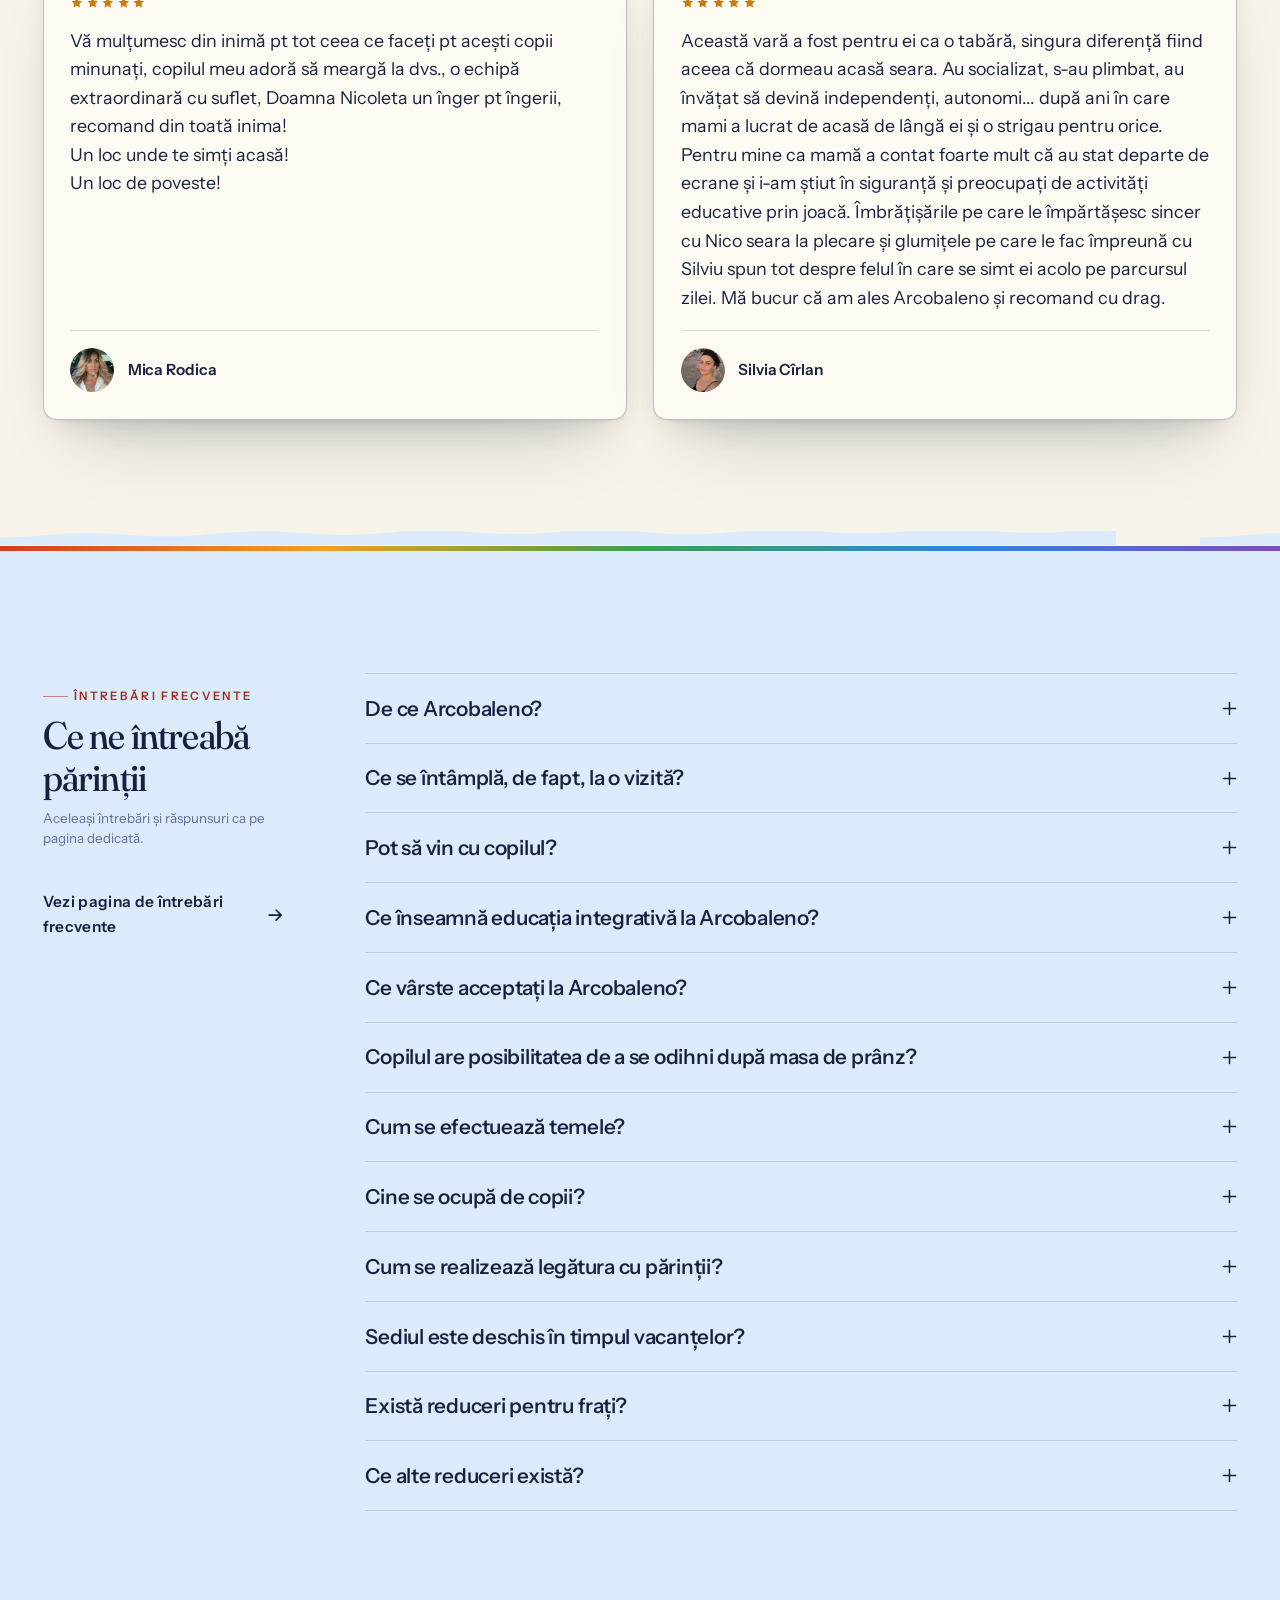
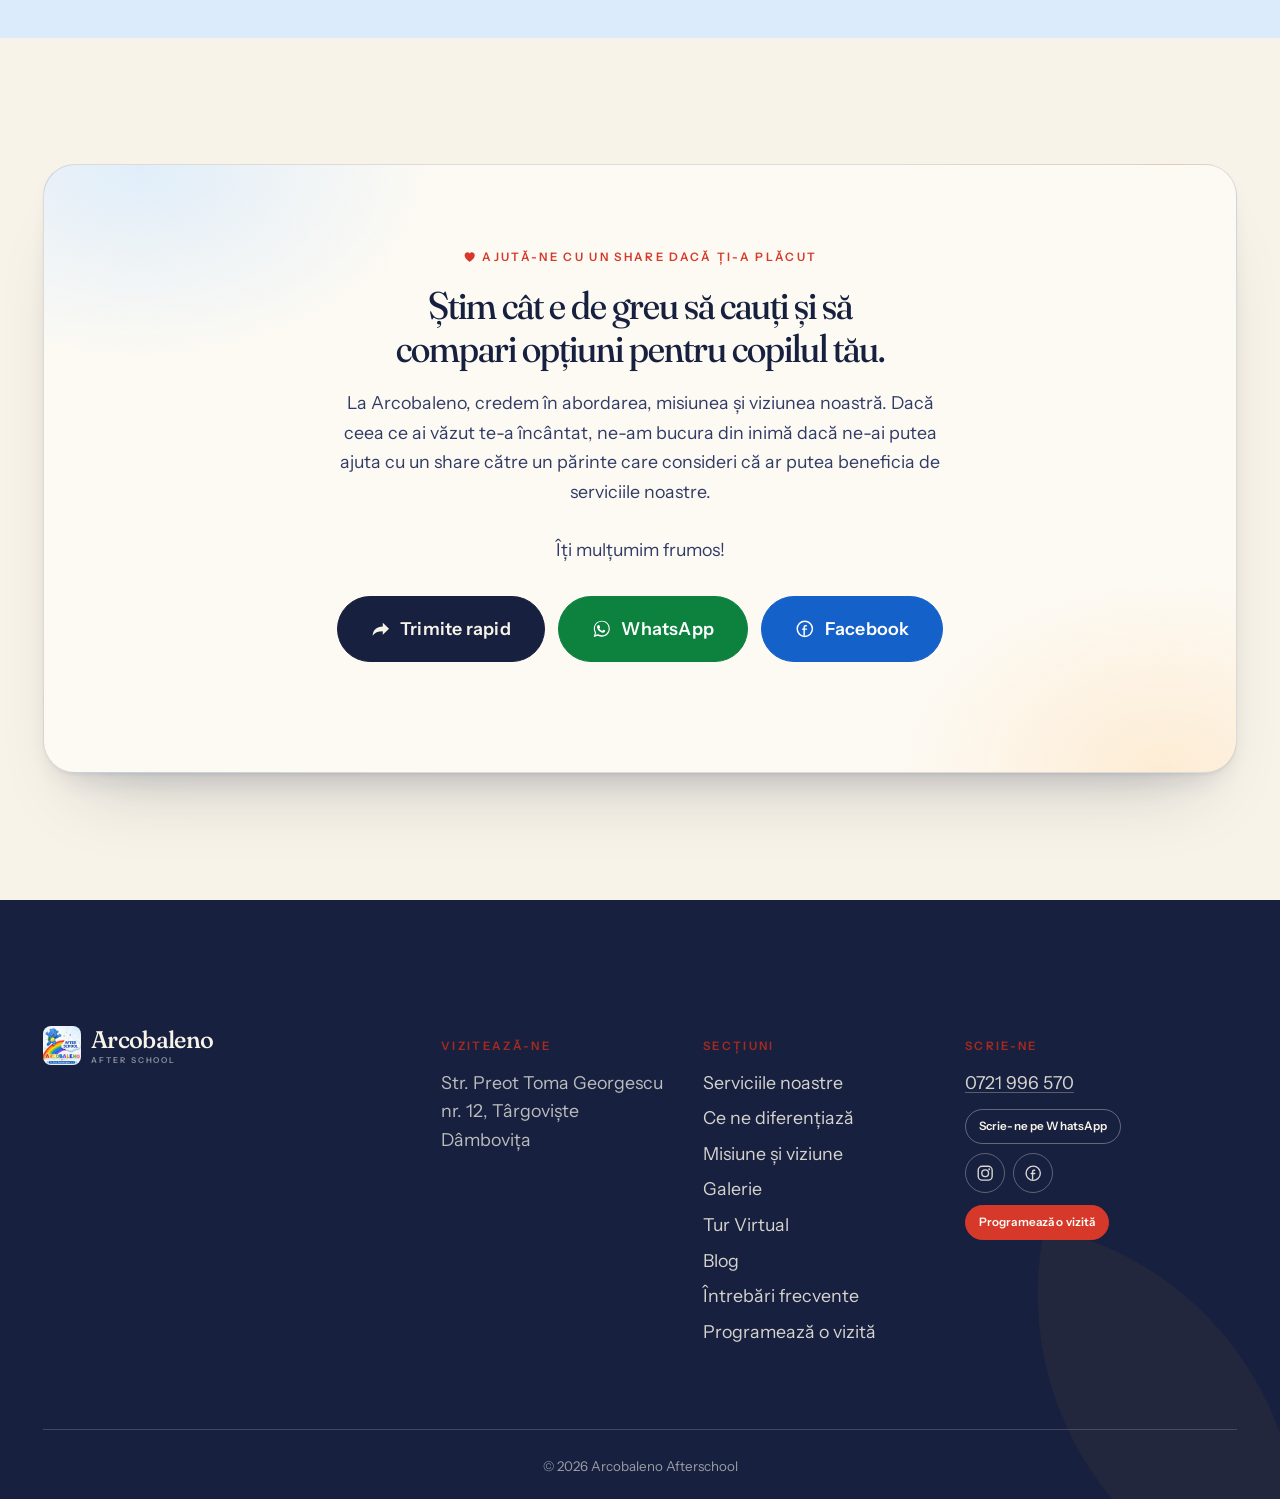
==== commit 9dec9fb5: "Add "Ce ne diferențiază", program films, review signatures and a share section New page: "Ce ne dife" ====
--- a/index.html
+++ b/index.html
@@ -97,6 +97,17 @@
     <symbol id="i-star" viewBox="0 0 16 16">
       <path d="M8 1.6l1.9 3.9 4.3.6-3.1 3 .7 4.3L8 11.4l-3.8 2 .7-4.3-3.1-3 4.3-.6Z" fill="currentColor"/>
     </symbol>
+    <!-- Pictogramele secțiunii „dă mai departe”. -->
+    <symbol id="i-heart" viewBox="0 0 16 16">
+      <path d="M8 14.2S1.9 10.5 1.9 6.3A3.4 3.4 0 0 1 8 4.2a3.4 3.4 0 0 1 6.1 2.1c0 4.2-6.1 7.9-6.1 7.9Z" fill="currentColor"/>
+    </symbol>
+    <symbol id="i-share" viewBox="0 0 16 16">
+      <path d="M9.6 3.1 14.7 8l-5.1 4.9V10c-4 0-6.5 1.1-8.3 3.7.4-5 3.4-7.4 8.3-7.6Z" fill="currentColor"/>
+    </symbol>
+    <symbol id="i-whatsapp" viewBox="0 0 24 24">
+      <path d="M16.1 14.2c-.3-.1-1.6-.8-1.9-.9-.2-.1-.4-.1-.6.1-.2.3-.7.9-.8 1-.1.2-.3.2-.5.1-1.4-.7-2.4-1.3-3.3-2.9-.3-.4.3-.4.8-1.3.1-.2 0-.3 0-.5s-.6-1.5-.9-2c-.2-.5-.4-.4-.6-.4h-.5c-.2 0-.5.1-.7.3-.8.8-1 1.7-.9 2.7.4 2 1.7 3.7 3.4 4.9 2.4 1.6 3.9 1.5 4.4 1.4.7-.1 1.6-.7 1.9-1.4.2-.5.2-1 .1-1.1z" fill="currentColor"/>
+      <path d="M12 2.2c-5.4 0-9.8 4.4-9.8 9.8 0 1.7.5 3.4 1.3 4.9L2.1 21.9l5.2-1.4c1.4.8 3 1.2 4.7 1.2 5.4 0 9.8-4.4 9.8-9.8S17.4 2.2 12 2.2zm0 17.8c-1.5 0-3-.4-4.3-1.2l-.3-.2-3.1.8.8-3-.2-.3c-.9-1.4-1.3-3-1.3-4.6 0-4.6 3.8-8.4 8.4-8.4s8.4 3.8 8.4 8.4-3.8 8.5-8.4 8.5z" fill="currentColor"/>
+    </symbol>
     <symbol id="i-phone" viewBox="0 0 16 16">
       <path d="M5.6 2.4 7 5.1 5.6 6.6c.6 1.5 2.3 3.2 3.8 3.8l1.5-1.4 2.7 1.4-.4 2.4c-.1.6-.6 1-1.2 1C6.6 13.7 2.3 9.4 2.2 4c0-.6.4-1.1 1-1.2Z"
             fill="none" stroke="currentColor" stroke-width="1.4" stroke-linejoin="round"/>
@@ -187,6 +198,7 @@
       <noscript>
         <nav class="masthead__nav" aria-label="Principal">
           <a class="navlink" href="rooms.html">Serviciile noastre</a>
+          <a class="navlink" href="ce-ne-diferentiaza.html">Ce ne diferențiază</a>
           <a class="navlink" href="approach.html">Misiune și viziune</a>
           <a class="navlink" href="gallery.html">Galerie</a>
           <a class="navlink" href="tur-virtual.html">Tur Virtual</a>
@@ -291,7 +303,7 @@
     <div class="spread">
       <div class="spread__rail stack">
         <p class="eyebrow">Capitolul unu</p>
-        <h2>Cum arată<br>o zi</h2>
+        <h2>Cum arată o zi la After School Arcobaleno</h2>
 
         <!-- Filmul stă sub titlu, în coloana din stânga, nu lângă listă. -->
         <figure class="vidcard day__film"
@@ -309,11 +321,11 @@
 
       <div class="day reveal" data-reveal>
         <ul class="daylist">
-          <li><strong>Sosirea cu zâmbetul pe buze:</strong> entuziasmul revederii.</li>
-          <li><strong>Prânzul cald:</strong> o masă delicioasă, ca acasă, pentru energie pe tot restul zilei.</li>
-          <li><strong>Momentul de „reîncărcare”:</strong> odihnă și relaxare, esențiale pentru un creier odihnit.</li>
-          <li><strong>Misiunea „Temele gata”:</strong> ne concentrăm, învățăm și rezolvăm cerințele școlare sub îndrumarea atentă a cadrelor didactice.</li>
-          <li><strong>Explozia de creativitate:</strong> atelierele unde talentele prind viață și, desigur&hellip;</li>
+          <li><strong>Sosirea cu zâmbetul pe buze:</strong> Entuziasmul revederii.</li>
+          <li><strong>Prânzul cald:</strong> O masă delicioasă, ca acasă, pentru energie pe tot restul zilei.</li>
+          <li><strong>Momentul de „reîncărcare”:</strong> Odihnă și relaxare, esențiale pentru un creier odihnit.</li>
+          <li><strong>Misiunea „Temele gata”:</strong> Ne concentrăm, învățăm și rezolvăm cerințele școlare sub îndrumarea atentă a cadrelor didactice.</li>
+          <li><strong>Explozia de creativitate:</strong> Atelierele unde talentele prind viață și, desigur&hellip;</li>
           <li><strong>Joaca!</strong> Momentul preferat, în care legăm cele mai frumoase prietenii.</li>
         </ul>
       </div>
@@ -325,10 +337,7 @@
     <div class="u-wide stack stack--md">
       <p class="eyebrow">Capitolul doi</p>
       <div class="rooms__head">
-        <h2>Patru programe,<br>același loc</h2>
-        <p class="prose u-faint">
-          Anul școlar, vara, cursurile și atelierele de peste săptămână și excursiile.
-        </p>
+        <h2>Serviciile noastre</h2>
       </div>
     </div>
 
@@ -352,11 +361,20 @@
             <div><dt>Perioadă</dt><dd>Septembrie &ndash; Iunie</dd></div>
             <div><dt>Program</dt><dd>11:00 &ndash; 18:00</dd></div>
             <div><dt>Mărimea grupei</dt><dd>Maxim 10 copii</dd></div>
+            <div><dt>Transport</dt><dd>Asigurăm transportul copilului de la școală</dd></div>
             <div><dt>Cursuri și ateliere</dt><dd>Șah, engleză, karate, pictură, grafică, dans, teatru, LEGO, Micii Bucătari, Știința pentru copii, Dezvoltare Personală, Inteligență Emoțională</dd></div>
           </dl>
         </div>
-        <div class="room__swatch" style="--swatch:var(--sky-wash)">
-          <img src="assets/img/room-hollow.svg" width="400" height="240" alt="" loading="lazy" decoding="async">
+        <div class="room__films">
+          <figure class="vidcard" data-video-card="assets/video/program-1.mp4">
+            <div class="vidcard__frame">
+              <video src="assets/video/program-1.mp4#t=0.1" muted loop playsinline preload="metadata"></video>
+              <button class="vidcard__play" type="button" data-video-open>
+                <span class="u-sr">Redă filmul: After school în timpul anului școlar</span>
+                <svg aria-hidden="true"><use href="#i-play"/></svg>
+              </button>
+            </div>
+          </figure>
         </div>
       </article>
 
@@ -377,8 +395,16 @@
             <div><dt>Cursuri și ateliere</dt><dd>Șah, engleză, karate, pictură, grafică, dans, teatru, LEGO, Micii Bucătari, Știința pentru copii, Dezvoltare Personală, Inteligență Emoțională</dd></div>
           </dl>
         </div>
-        <div class="room__swatch" style="--swatch:var(--sage-wash)">
-          <img src="assets/img/room-nest.svg" width="400" height="240" alt="" loading="lazy" decoding="async">
+        <div class="room__films">
+          <figure class="vidcard" data-video-card="assets/video/program-2.mp4">
+            <div class="vidcard__frame">
+              <video src="assets/video/program-2.mp4#t=0.1" muted loop playsinline preload="metadata"></video>
+              <button class="vidcard__play" type="button" data-video-open>
+                <span class="u-sr">Redă filmul: Școala de vară în vacanță</span>
+                <svg aria-hidden="true"><use href="#i-play"/></svg>
+              </button>
+            </div>
+          </figure>
         </div>
       </article>
 
@@ -399,8 +425,16 @@
             <div><dt>Mărimea grupei</dt><dd>6 &ndash; 10 copii</dd></div>
           </dl>
         </div>
-        <div class="room__swatch" style="--swatch:var(--ochre-wash)">
-          <img src="assets/img/room-grove.svg" width="400" height="240" alt="" loading="lazy" decoding="async">
+        <div class="room__films">
+          <figure class="vidcard" data-video-card="assets/video/program-3.mp4">
+            <div class="vidcard__frame">
+              <video src="assets/video/program-3.mp4#t=0.1" muted loop playsinline preload="metadata"></video>
+              <button class="vidcard__play" type="button" data-video-open>
+                <span class="u-sr">Redă filmul: Cursuri și ateliere interactive</span>
+                <svg aria-hidden="true"><use href="#i-play"/></svg>
+              </button>
+            </div>
+          </figure>
         </div>
       </article>
 
@@ -420,8 +454,25 @@
             <div><dt>Însoțitori</dt><dd>1 adult la 10 copii</dd></div>
           </dl>
         </div>
-        <div class="room__swatch" style="--swatch:var(--clay-wash)">
-          <img src="assets/img/room-trips.svg" width="400" height="240" alt="" loading="lazy" decoding="async">
+        <div class="room__films room__films--doua">
+          <figure class="vidcard" data-video-card="assets/video/program-4.mp4">
+            <div class="vidcard__frame">
+              <video src="assets/video/program-4.mp4#t=0.1" muted loop playsinline preload="metadata"></video>
+              <button class="vidcard__play" type="button" data-video-open>
+                <span class="u-sr">Redă filmul: Excursii</span>
+                <svg aria-hidden="true"><use href="#i-play"/></svg>
+              </button>
+            </div>
+          </figure>
+          <figure class="vidcard" data-video-card="assets/video/program-5.mp4">
+            <div class="vidcard__frame">
+              <video src="assets/video/program-5.mp4#t=0.1" muted loop playsinline preload="metadata"></video>
+              <button class="vidcard__play" type="button" data-video-open>
+                <span class="u-sr">Redă filmul: Excursii</span>
+                <svg aria-hidden="true"><use href="#i-play"/></svg>
+              </button>
+            </div>
+          </figure>
         </div>
       </article>
     </div>
@@ -439,7 +490,7 @@
     <div class="u-wide">
       <div class="section__head--centred">
         <p class="eyebrow">Galerie</p>
-        <h2>Patru filmulețe<br>dintr-o zi obișnuită</h2>
+        <h2>Din viața noastră</h2>
         <p>
           <a class="arrow-link" href="gallery.html">
             Toată galeria
@@ -514,7 +565,7 @@
           <path d="M26 60c0-24 15-40 34-40s34 16 34 40c0 8-5 6-8 1-6-9-14-13-26-13s-20 4-26 13c-3 5-8 7-8-1Z" fill="#2b1f19"/>
           <path d="M26 60c-6-2-9 6-6 12 2 4 6 4 7 1M94 60c6-2 9 6 6 12-2 4-6 4-7 1" fill="#2b1f19"/>
         </svg>
-        <img src="assets/img/nicoleta.jpg"
+        <img src="assets/img/nicoleta.jpeg"
              alt="Nicoleta, fondatoarea Arcobaleno Afterschool"
              data-optional decoding="async">
       </figure>
@@ -527,17 +578,17 @@
 
         <p class="founder__lead">CINE ESTE Nicoleta Voicu?</p>
 
-        <p class="founder__intro">🌈Nicoleta, fondatorul și managerul After School Arcobaleno Târgoviște , este CADRU DIDACTIC cu o VASTĂ EXPERIENȚĂ LA CATEDRĂ, specializată și la PARIS cu o bursă de studiu, implicată 100% în activitatea didactică la renumita Școală Europeană ,,Elena Donici Cantacuzino" din Pucioasa. 🌈</p>
+        <p class="founder__intro">🌈Nicoleta, fondatorul și managerul After School Arcobaleno Târgoviște, este CADRU DIDACTIC cu o VASTĂ EXPERIENȚĂ LA CATEDRĂ, specializată și la PARIS cu o bursă de studiu, implicată 100% în activitatea didactică la renumita Școală Europeană ,,Elena Donici Cantacuzino" din Pucioasa. 🌈</p>
 
         <ul class="founder__facts" role="list">
-          <li>🌈A fost timp de trei ani consecutiv OLIMPICĂ NAȚIONALĂ la psihologie și pedagogie în timpul liceul Pedagogic.</li>
+          <li>🌈A fost timp de trei ani consecutiv OLIMPICĂ NAȚIONALĂ la psihologie și pedagogie în timpul liceului Pedagogic.</li>
           <li>🌈 A absolvit și Facultatea de ȘTIINȚE JURIDICE.</li>
           <li>🌈 A avut ocazia de a învăța lucruri noi și în ITALIA, timp de 15 ani, în zona educației, la un Centru Educativ Recreativ.</li>
           <li>🌈Este profesionistă în lucrul cu copiii.</li>
-          <li>🌈In plus, Nicoleta este și MAMĂ a doi copii, deci experiența la catedră este completată de propria experiență.</li>
+          <li>🌈În plus, Nicoleta este și MAMĂ a doi copii, deci experiența la catedră este completată de propria experiență.</li>
           <li>❤After school Arcobaleno este un PROIECT DE SUFLET, de a pregăti și educa copii pentru viață, de a-i ajuta să pășească pe drumul succesului.</li>
-          <li>🌈 Nicoleta participă la cursuri de perfecționare continuă și parenting, seminarii, conferințe, a obținut titluri, premii, diplome . Este implicată în proiecte și parteneriate nationale și internaționale.</li>
-          <li>🌈Face o ALTFEL de #educație și crede că în meseria de profesor este nevoie de #pasiune, determinare și mult zâmbet</li>
+          <li>🌈 Nicoleta participă la cursuri de perfecționare continuă și parenting, seminarii, conferințe, a obținut titluri, premii, diplome. Este implicată în proiecte și parteneriate naționale și internaționale.</li>
+          <li>🌈Face o ALTFEL de educație și crede că în meseria de profesor este nevoie de pasiune, determinare și mult zâmbet.</li>
         </ul>
 
         <p class="founder__motto-label">MOTTO-ul ei:</p>
@@ -549,7 +600,7 @@
 
         <p>🔥 Arcobaleno, de 11 ani, oferă copiilor și părinților o alternativă educativă, un sprijin de nădejde în educația copiilor. 🌈</p>
 
-        <p class="founder__tags">#mămicitârgoviște #afterschool #arcobaleno #educatie #arcobalenotârgoviște #afterschooltârgoviște</p>
+        
       </div>
     </div>
   </section>
@@ -560,20 +611,12 @@
        curcubeul și confettiul de pe `body::before` — să se vadă prin ea. -->
   <section class="section shell reviews">
     <div class="u-wide stack stack--md">
-      <p class="eyebrow">Ce spun părinții</p>
-      <h2 class="u-measure-sm">Am cerut varianta sinceră</h2>
-    </div>
-
-    <!-- Recenziile de mai jos sunt cele scrise de părinți, pe Google și pe
-         Facebook. Textul e al lor, cuvânt cu cuvânt: s-au completat doar
-         diacriticele lipsă și greșelile de tipar. Nu rescrieți nimic aici —
-         un citat schimbat nu mai e citat.
-
-         Numele autorilor lipsesc încă. Se pun în <span class="note__who">;
-         cât timp e gol, subsolul cartonașului nu se afișează. -->
+      <h2 class="u-measure-sm">Ce spun părinții</h2>
+    </div>
+
     <div class="notes u-wide u-mt-lg reveal" data-reveal>
 
-      <a class="note note--review" target="_blank" rel="noopener" href="https://www.google.com/maps/search/?api=1&amp;query=After%20School%20Arcobaleno%20T%C3%A2rgovi%C8%99te">
+      <a class="note note--review" target="_blank" rel="noopener" href="https://maps.app.goo.gl/t88Qt46ex6WFvaGa6">
         <span class="note__brand">
           <svg class="note__logo note__logo--google" aria-hidden="true"><use href="#i-google-brand"/></svg>
           <span class="u-sr">Recenzie pe Google</span>
@@ -581,11 +624,14 @@
         <div class="note__stars" aria-label="Cinci din cinci">
           <svg><use href="#i-star"/></svg><svg><use href="#i-star"/></svg><svg><use href="#i-star"/></svg><svg><use href="#i-star"/></svg><svg><use href="#i-star"/></svg>
         </div>
-        <p>After School "Arcobaleno" ne-a dat ocazia să redescoperim bucuria copilăriei prin prisma experiențelor trăite de copilul nostru alături de niște oameni minunați!<br>Cu ocazia Sărbătorilor, am participat la cea mai frumoasă serbare de Crăciun la After!❤️<br>Vă mulțumim sincer pentru tot ceea ce faceți!</p>
-        <footer><span class="note__who"></span></footer>
+        <p>De ce Arcobaleno🌈? Pentru că atunci când nu mai făceam față, când nu aveam cu cine să îmi las copilul câteva ore pentru a face diferite comisioane sau doar ca să am un moment al meu, de respiro, After School Arcobaleno mi-a venit în ajutor, iar copilul meu nu numai că a stat în siguranță, dar a venit acasă cu multe noi achiziții și lucruri minunate pe care le-a învățat. Mulțumesc Arcobaleno 🌈! Mă înclin! 🙏🏻😌</p>
+        <footer>
+          <span class="note__face"><img src="assets/img/recenzii/ninela-vsc.png" alt="" width="96" height="96" decoding="async" data-optional></span>
+          <span class="note__who">Ninela Vsc</span>
+        </footer>
       </a>
 
-      <a class="note note--review" target="_blank" rel="noopener" href="https://www.google.com/maps/search/?api=1&amp;query=After%20School%20Arcobaleno%20T%C3%A2rgovi%C8%99te">
+      <a class="note note--review" target="_blank" rel="noopener" href="https://maps.app.goo.gl/SqPqMUrRLY9xTR36A">
         <span class="note__brand">
           <svg class="note__logo note__logo--google" aria-hidden="true"><use href="#i-google-brand"/></svg>
           <span class="u-sr">Recenzie pe Google</span>
@@ -593,11 +639,14 @@
         <div class="note__stars" aria-label="Cinci din cinci">
           <svg><use href="#i-star"/></svg><svg><use href="#i-star"/></svg><svg><use href="#i-star"/></svg><svg><use href="#i-star"/></svg><svg><use href="#i-star"/></svg>
         </div>
-        <p>Recomand din suflet acest afterschool, un loc unde copiii sunt primiți cu grijă, răbdare și multă căldură. Personalul este extraordinar, implicat și atent la nevoile fiecărui copil. Un mare plus este doamna Nico, un adevărat sprijin pentru copii și părinți, mereu calmă, dedicată și cu o energie pozitivă care se simte din prima clipă. Se vede pasiunea pentru ceea ce face și dragostea față de copii. Mulțumim pentru tot și recomandăm cu toată încrederea!</p>
-        <footer><span class="note__who"></span></footer>
+        <p>Arcobaleno, înainte de toate, este un mediu sigur, supravegheat. Se încurajează creativitatea și experimentarea liberă, copiii interacționează cu alți copii, creează și se joacă. Am remarcat atașamentul d-nei Nicoleta pentru copii, ca o mamă devotată, ea însăși fiind o mamă devotată celor doi copii pe care-i are. Se fac foarte multe activități, ateliere, muzică și multă interacțiune cu natura, excursii. Îmi place că ținem continuu legătura, prin mesaje, poze, filmulețe, pentru a fi mereu în contact cu ce face copilul. De când frecventează after school Arcobaleno, am observat schimbări majore în comportamentul copilului meu, căci activitățile desfășurate aici îi ajută foarte mult la socializare. Mulțumesc pentru grija și atenția acordată băiatului meu! Succes și putere de muncă!</p>
+        <footer>
+          <span class="note__face"><img src="assets/img/recenzii/nicoleta-vasile.png" alt="" width="96" height="96" decoding="async" data-optional></span>
+          <span class="note__who">Nicoleta Vasile</span>
+        </footer>
       </a>
 
-      <a class="note note--review" target="_blank" rel="noopener" href="https://www.google.com/maps/search/?api=1&amp;query=After%20School%20Arcobaleno%20T%C3%A2rgovi%C8%99te">
+      <a class="note note--review" target="_blank" rel="noopener" href="https://maps.app.goo.gl/niG4TFDYtqsH2sJd8">
         <span class="note__brand">
           <svg class="note__logo note__logo--google" aria-hidden="true"><use href="#i-google-brand"/></svg>
           <span class="u-sr">Recenzie pe Google</span>
@@ -605,11 +654,14 @@
         <div class="note__stars" aria-label="Cinci din cinci">
           <svg><use href="#i-star"/></svg><svg><use href="#i-star"/></svg><svg><use href="#i-star"/></svg><svg><use href="#i-star"/></svg><svg><use href="#i-star"/></svg>
         </div>
-        <p>Recomand echipa Arcobaleno Târgoviște! Aici se împletește perfect nevoia copiilor de a trece prin lecții și teme, cu nevoia de mișcare și socializare a acestora. Apreciez mult faptul că se pune accent pe lectură și pe dezvoltarea laturii creative a copiilor.</p>
-        <footer><span class="note__who"></span></footer>
+        <p>Recomand cu mare drag! Școala de vară este organizată excelent, cu activități interesante, educative și distractive. Copiii au ocazia să învețe lucruri noi, să își dezvolte creativitatea și să lege prietenii într-un mediu cald și prietenos. Doamnele se implică foarte mult, sunt atente la nevoile fiecărui copil și sunt foarte răbdătoare. Recomand cu toată încrederea această școală de vară tuturor celor care își doresc o experiență plăcută și valoroasă pentru copii!</p>
+        <footer>
+          <span class="note__face"><img src="assets/img/recenzii/elena-ciliban.png" alt="" width="96" height="96" decoding="async" data-optional></span>
+          <span class="note__who">Elena Ciliban</span>
+        </footer>
       </a>
 
-      <a class="note note--review" target="_blank" rel="noopener" href="https://www.facebook.com/afterschoolarcobalenotargoviste/reviews">
+      <a class="note note--review" target="_blank" rel="noopener" href="https://www.facebook.com/share/p/18spUaRnLZ/">
         <span class="note__brand">
           <svg class="note__logo note__logo--facebook" aria-hidden="true"><use href="#i-facebook-brand"/></svg>
           <span class="u-sr">Recenzie pe Facebook</span>
@@ -618,10 +670,13 @@
           <svg><use href="#i-star"/></svg><svg><use href="#i-star"/></svg><svg><use href="#i-star"/></svg><svg><use href="#i-star"/></svg><svg><use href="#i-star"/></svg>
         </div>
         <p>Vă mulțumesc din inimă pt tot ceea ce faceți pt acești copii minunați, copilul meu adoră să meargă la dvs., o echipă extraordinară cu suflet, Doamna Nicoleta un înger pt îngerii, recomand din toată inima!<br>Un loc unde te simți acasă!<br>Un loc de poveste!</p>
-        <footer><span class="note__who"></span></footer>
+        <footer>
+          <span class="note__face"><img src="assets/img/recenzii/mica-rodica.jpg" alt="" width="96" height="96" decoding="async" data-optional></span>
+          <span class="note__who">Mica Rodica</span>
+        </footer>
       </a>
 
-      <a class="note note--review" target="_blank" rel="noopener" href="https://www.facebook.com/afterschoolarcobalenotargoviste/reviews">
+      <a class="note note--review" target="_blank" rel="noopener" href="https://www.facebook.com/share/p/17y62UQ9KP/">
         <span class="note__brand">
           <svg class="note__logo note__logo--facebook" aria-hidden="true"><use href="#i-facebook-brand"/></svg>
           <span class="u-sr">Recenzie pe Facebook</span>
@@ -630,7 +685,10 @@
           <svg><use href="#i-star"/></svg><svg><use href="#i-star"/></svg><svg><use href="#i-star"/></svg><svg><use href="#i-star"/></svg><svg><use href="#i-star"/></svg>
         </div>
         <p>Această vară a fost pentru ei ca o tabără, singura diferență fiind aceea că dormeau acasă seara. Au socializat, s-au plimbat, au învățat să devină independenți, autonomi... după ani în care mami a lucrat de acasă de lângă ei și o strigau pentru orice. Pentru mine ca mamă a contat foarte mult că au stat departe de ecrane și i-am știut în siguranță și preocupați de activități educative prin joacă. Îmbrățișările pe care le împărtășesc sincer cu Nico seara la plecare și glumițele pe care le fac împreună cu Silviu spun tot despre felul în care se simt ei acolo pe parcursul zilei. Mă bucur că am ales Arcobaleno și recomand cu drag.</p>
-        <footer><span class="note__who"></span></footer>
+        <footer>
+          <span class="note__face"><img src="assets/img/recenzii/silvia-cirlan.jpg" alt="" width="96" height="96" decoding="async" data-optional></span>
+          <span class="note__who">Silvia Cîrlan</span>
+        </footer>
       </a>
     </div>
   </section>
@@ -731,7 +789,52 @@
     </div>
   </section>
 
-
+  <!-- ==================================================== dă mai departe
+       Ultimul lucru dinaintea subsolului. Cele două legături (WhatsApp,
+       Facebook) au adresa scrisă în HTML, deci merg și fără JS; site.js doar
+       le împrospătează cu adresa paginii curente. „Trimite rapid” are nevoie
+       de JS: fără el nu există nici foaie de partajare, nici clipboard. -->
+  <section class="section shell" id="da-mai-departe">
+    <div class="u-wide">
+      <div class="share reveal" data-reveal data-share
+           data-share-title="Arcobaleno Afterschool — Târgoviște"
+           data-share-text="Am găsit un after school care mi-a plăcut. Poate te ajută și pe tine:">
+        <p class="eyebrow eyebrow--bare share__eyebrow">
+          <svg aria-hidden="true"><use href="#i-heart"/></svg>
+          Ajută-ne cu un share dacă ți-a plăcut
+        </p>
+
+        <h2 class="share__title">Știm cât e de greu să cauți și să compari opțiuni pentru copilul tău.</h2>
+
+        <p class="share__note">
+          La Arcobaleno, credem în abordarea, misiunea și viziunea noastră. Dacă ceea ce ai văzut te-a încântat, ne-am bucura din inimă dacă ne-ai putea ajuta cu un share către un părinte care consideri că ar putea beneficia de serviciile noastre.<br><br>Îți mulțumim frumos!
+        </p>
+
+        <div class="share__buttons">
+          <button class="btn btn--lg share__btn" type="button" data-share-native>
+            <svg aria-hidden="true"><use href="#i-share"/></svg>
+            Trimite rapid
+          </button>
+
+          <a class="btn btn--lg share__btn share__btn--wa" data-share-wa
+             href="https://wa.me/?text=https%3A%2F%2Farcobaleno.ro%2F"
+             target="_blank" rel="noopener">
+            <svg aria-hidden="true"><use href="#i-whatsapp"/></svg>
+            WhatsApp
+          </a>
+
+          <a class="btn btn--lg share__btn share__btn--fb" data-share-fb
+             href="https://www.facebook.com/sharer/sharer.php?u=https%3A%2F%2Farcobaleno.ro%2F"
+             target="_blank" rel="noopener">
+            <svg aria-hidden="true"><use href="#i-facebook"/></svg>
+            Facebook
+          </a>
+        </div>
+
+        <p class="share__said" aria-live="polite" data-share-said></p>
+      </div>
+    </div>
+  </section>
 
 </main>
 
@@ -745,13 +848,14 @@
         </a>
       </div>
       <div class="stack stack--sm">
-        <p class="eyebrow eyebrow--bare">Vizitați-ne</p>
+        <p class="eyebrow eyebrow--bare">Vizitează-ne</p>
         <p style="font-size:var(--fs-sm);opacity:.85">Str. Preot Toma Georgescu nr. 12, Târgoviște<br>Dâmbovița</p>
       </div>
       <div class="stack stack--sm">
         <p class="eyebrow eyebrow--bare">Secțiuni</p>
         <ul role="list" class="colophon__links">
           <li><a href="rooms.html">Serviciile noastre</a></li>
+          <li><a href="ce-ne-diferentiaza.html">Ce ne diferențiază</a></li>
           <li><a href="approach.html">Misiune și viziune</a></li>
           <li><a href="gallery.html">Galerie</a></li>
           <li><a href="tur-virtual.html">Tur Virtual</a></li>
@@ -761,7 +865,7 @@
         </ul>
       </div>
       <div class="stack stack--sm">
-        <p class="eyebrow eyebrow--bare">Scrieți-ne</p>
+        <p class="eyebrow eyebrow--bare">Scrie-ne</p>
         <p style="font-size:var(--fs-sm);opacity:.85"><a href="tel:+40721996570">0721 996 570</a></p>
         <p><a class="btn btn--ghost btn--sm" href="https://wa.me/40721996570" target="_blank" rel="noopener">Scrie-ne pe WhatsApp</a></p>
         <div class="socials">
--- a/assets/css/components.css
+++ b/assets/css/components.css
@@ -769,6 +769,44 @@
     .room__head   { grid-area: head; }
     .room__body   { grid-area: body; }
     .room__swatch { grid-area: art; }
+    .room__films  { grid-area: art; }
+
+    /* Rândurile cu film au coloana a treia strânsă pe măsura filmului, nu pe
+       jumătate de pagină: filmele sunt verticale (9:16), iar la lățimea
+       întreagă a coloanei ieșeau cât un ecran de telefon în mărime naturală.
+       Textul se așază pe mijlocul filmului, nu lipit de marginea lui de sus. */
+    .room:has(.room__films) {
+      grid-template-columns: 4.5rem minmax(0, 1fr) minmax(0, 16rem);
+    }
+
+    .room:has(.room__films--doua) {
+      grid-template-columns: 4.5rem minmax(0, 1fr) minmax(0, 26rem);
+    }
+
+    .room:has(.room__films) .room__body {
+      align-self: center;
+      max-inline-size: 42rem;
+    }
+  }
+
+  /* Filmele programului stau în locul ilustrației. Sunt verticale, ca toate
+     filmările de la școală, iar `.vidcard__frame` le dă deja forma 9:16.
+     Excursiile au două, deci merg umăr la umăr.
+
+     Plafonul de lățime e ce ține înălțimea în frâu: un 9:16 lat cât coloana
+     ajunge de două ori mai înalt decât textul de lângă el. Sub 54em coloana e
+     una singură, deci filmul stă centrat sub text. */
+  .room__films {
+    display: grid;
+    gap: var(--sp-sm);
+    inline-size: 100%;
+    max-inline-size: 15rem;
+    margin-inline: auto;
+  }
+
+  .room__films--doua {
+    grid-template-columns: repeat(2, minmax(0, 1fr));
+    max-inline-size: 26rem;
   }
 
   .room__no {
@@ -1009,12 +1047,46 @@
 
   .note__logo--facebook { inline-size: 1.35rem; block-size: 1.35rem; }
 
+  /* Semnătura: poza rotundă a părintelui, apoi numele. Stă lipită de talpa
+     cartonașului (`margin-block-start: auto`) — recenziile au lungimi foarte
+     diferite, iar semnăturile aliniate pe un rând țin rândul de cartonașe
+     legat, în loc să plutească fiecare la altă înălțime. */
   .note--review footer {
     display: flex;
     flex-wrap: wrap;
-    align-items: baseline;
-    justify-content: space-between;
-    gap: 0.4rem var(--sp-sm);
+    align-items: center;
+    gap: 0.4rem var(--sp-xs);
+    margin-block-start: auto;
+    padding-block-start: var(--sp-sm);
+    border-block-start: 1px solid var(--rule);
+  }
+
+  /* Discul e desenat de <span>, nu de <img>: rămâne perfect rotund și la locul
+     lui și când poza încă nu există (`data-optional` scoate imaginea ruptă). */
+  .note__face {
+    inline-size: 2.75rem;
+    block-size: 2.75rem;
+    flex: none;
+    border-radius: 50%;
+    overflow: hidden;
+    background: var(--ochre-wash);
+    box-shadow: inset 0 0 0 1px var(--rule);
+    display: grid;
+    place-items: center;
+  }
+
+  .note__face img {
+    inline-size: 100%;
+    block-size: 100%;
+    object-fit: cover;
+    border-radius: 50%;
+  }
+
+  .note__who {
+    font-size: var(--fs-xs);
+    font-weight: 600;
+    color: var(--ink);
+    letter-spacing: -0.006em;
   }
 
   .note__source {
@@ -1048,11 +1120,20 @@
 
   /* Secțiunea nu mai are panou, deci sub cartonașe trece fundalul colorat al
      paginii. Ca textul să rămână la fel de lizibil, cartonașele sunt pline,
-     fără pic de transparență, și cu o umbră ceva mai apăsată. */
+     fără pic de transparență, și cu o umbră ceva mai apăsată.
+
+     Aici cartonașele stau drepte, nu înclinate ca bilețelele prinse în ac:
+     sunt recenzii adevărate, semnate cu poză și nume, iar rândul de semnături
+     se citește ca un rând doar dacă marginile de jos sunt paralele. Rândul al
+     treilea (textul recenziei) ia tot spațiul rămas, așa că semnătura cade la
+     talpa cartonașului, la aceeași înălțime pe tot rândul. */
   .reviews .note {
     background: var(--surface-raised);
     border-color: var(--rule-strong);
     box-shadow: var(--lift-lg);
+    rotate: 0deg;
+    translate: none;
+    grid-template-rows: auto auto 1fr auto;
   }
 
   /* Cât timp niciun cartonaș n-are text, secțiunea întreagă se ascunde —
--- a/assets/css/pages.css
+++ b/assets/css/pages.css
@@ -432,6 +432,77 @@
 
   .room__swatch img { inline-size: 100%; block-size: 100%; object-fit: cover; }
 
+  /* ==================================================== ce ne diferențiază
+     Nouă puncte, așezate ca un text de citit, nu ca niște cartonașe: o singură
+     coloană, îngustă cât să încapă un rând comod de citit, cu numerele
+     atârnate în marginea din stânga și un fir de păr între puncte.
+
+     Două coloane de cartonașe rupeau tocmai lucrul care contează aici — ochiul
+     nu putea coborî pe o singură verticală, iar textele, foarte inegale ca
+     lungime, lăsau goluri sub cele scurte. */
+  .diffs {
+    display: grid;
+    list-style: none;
+    padding: 0;
+    margin-inline: auto;
+    max-inline-size: 52rem;
+    border-block-start: 1px solid var(--rule);
+  }
+
+  .diff {
+    display: grid;
+    gap: 0.2rem;
+    padding-block: var(--sp-lg);
+    border-block-end: 1px solid var(--rule);
+  }
+
+  /* De la lățimea la care încap ambele: numărul iese în marginea din stânga,
+     iar titlul și textul păstrează o singură margine comună. */
+  @media (min-width: 46em) {
+    .diff {
+      grid-template-columns: 4.75rem minmax(0, 1fr);
+      column-gap: var(--sp-lg);
+      padding-block: var(--sp-xl);
+    }
+  }
+
+  .diff__no {
+    font-family: var(--font-display);
+    font-size: var(--fs-2xl);
+    line-height: 1;
+    font-weight: 400;
+    color: var(--ochre-deep);
+    font-variant-numeric: lining-nums;
+    font-variation-settings: "SOFT" 20, "WONK" 0, "opsz" 60;
+  }
+
+  /* Cifra e mai mare decât litera de titlu, deci coboară cu o idee ca cele
+     două să pornească de pe aceeași linie optică. */
+  @media (min-width: 46em) {
+    .diff__no {
+      font-size: var(--fs-3xl);
+      margin-block-start: -0.1em;
+    }
+  }
+
+  .diff__title {
+    font-size: var(--fs-xl);
+    line-height: 1.18;
+    letter-spacing: -0.022em;
+    font-variation-settings: "SOFT" 40, "WONK" 1, "opsz" 72;
+    text-wrap: balance;
+  }
+
+  .diff__body p {
+    font-size: var(--fs-md);
+    line-height: var(--lh-body);
+    color: var(--ink-soft);
+    max-inline-size: 62ch;
+    margin-block-start: 0.5em;
+  }
+
+  .diff__body p + p { margin-block-start: 0.8em; }
+
   /* ============================================================= approach */
   .approach .quote { max-inline-size: 26ch; }
 
@@ -536,6 +607,7 @@
     max-inline-size: 22ch;
     margin-inline: auto;
   }
+  .pagehead--centred .pagehead__lede { margin-inline: auto; }
 
   .crumbs {
     display: flex;
@@ -1191,6 +1263,91 @@
   /* ============================================================== întrebări */
   .faq__group { display: grid; gap: var(--sp-sm); }
   .faq__group + .faq__group { margin-block-start: var(--sp-xl); }
+
+  /* =========================================================== dă mai departe
+     Ultima secțiune a paginii de acasă, chiar deasupra subsolului. E un singur
+     cartonaș centrat, cu un degrade moale pe diagonală — nu un panou pe toată
+     lățimea, ca să nu se lipească de banda de cerneală a subsolului. */
+  .share {
+    display: grid;
+    justify-items: center;
+    text-align: center;
+    gap: var(--sp-sm);
+    padding: var(--sp-xl) var(--sp-md);
+    border: 1px solid var(--rule);
+    border-radius: var(--r-xl);
+    box-shadow: var(--lift-lg);
+    background:
+      radial-gradient(30rem 20rem at 8% 0%,
+        color-mix(in oklab, var(--sky-wash) 85%, transparent), transparent 62%),
+      radial-gradient(28rem 20rem at 94% 100%,
+        color-mix(in oklab, var(--ochre-wash) 88%, transparent), transparent 60%),
+      var(--surface-raised);
+  }
+
+  @media (min-width: 46em) {
+    .share { padding: var(--sp-2xl) var(--sp-xl); }
+  }
+
+  .share__eyebrow { color: var(--clay); }
+  .share__eyebrow svg { inline-size: 1.15em; block-size: 1.15em; flex: none; }
+
+  .share__title {
+    font-size: var(--fs-3xl);
+    line-height: 1.12;
+    letter-spacing: -0.026em;
+    max-inline-size: 24ch;
+  }
+
+  .share__note {
+    font-size: var(--fs-sm);
+    line-height: 1.65;
+    color: var(--ink-soft);
+    max-inline-size: 54ch;
+  }
+
+  /* Sub 40em butoanele stau unul sub altul, pe aceeași lățime — patru pastile
+     de lățimi diferite, înghesuite pe două rânduri, arătau ca o grămadă. */
+  .share__buttons {
+    display: flex;
+    flex-direction: column;
+    align-items: stretch;
+    gap: var(--sp-2xs);
+    inline-size: 100%;
+    max-inline-size: 20rem;
+    margin-block-start: var(--sp-xs);
+  }
+
+  @media (min-width: 40em) {
+    .share__buttons {
+      flex-direction: row;
+      flex-wrap: wrap;
+      justify-content: center;
+      gap: var(--sp-xs);
+      max-inline-size: none;
+    }
+  }
+
+  .share__btn svg { inline-size: 1.1em; block-size: 1.1em; flex: none; }
+
+  /* Verdele și albastrul sunt cele ale mărcilor, coborâte până unde textul alb
+     de deasupra trece de 4.5:1 — culorile de firmă, luate ca atare, lasă un
+     alb care abia se citește. */
+  .share__btn--wa { --btn-bg: #0d823f; --btn-edge: #0d823f; --btn-fg: #fff; }
+  .share__btn--wa:hover { --btn-bg: #0a6c34; --btn-edge: #0a6c34; }
+
+  .share__btn--fb { --btn-bg: #1461c9; --btn-edge: #1461c9; --btn-fg: #fff; }
+  .share__btn--fb:hover { --btn-bg: #0f4fa6; --btn-edge: #0f4fa6; }
+
+  /* Locul în care scrie „Link copiat”. Stă gol și nu ia loc cât timp n-are ce
+     spune, ca rândul de butoane să nu sară când apare mesajul. */
+  .share__said {
+    font-size: var(--fs-2xs);
+    color: var(--sage-deep);
+    font-weight: 600;
+    min-block-size: 1.4em;
+    margin-block-start: calc(var(--sp-2xs) * -1);
+  }
 
   /* ============================================================== print */
   @media print {
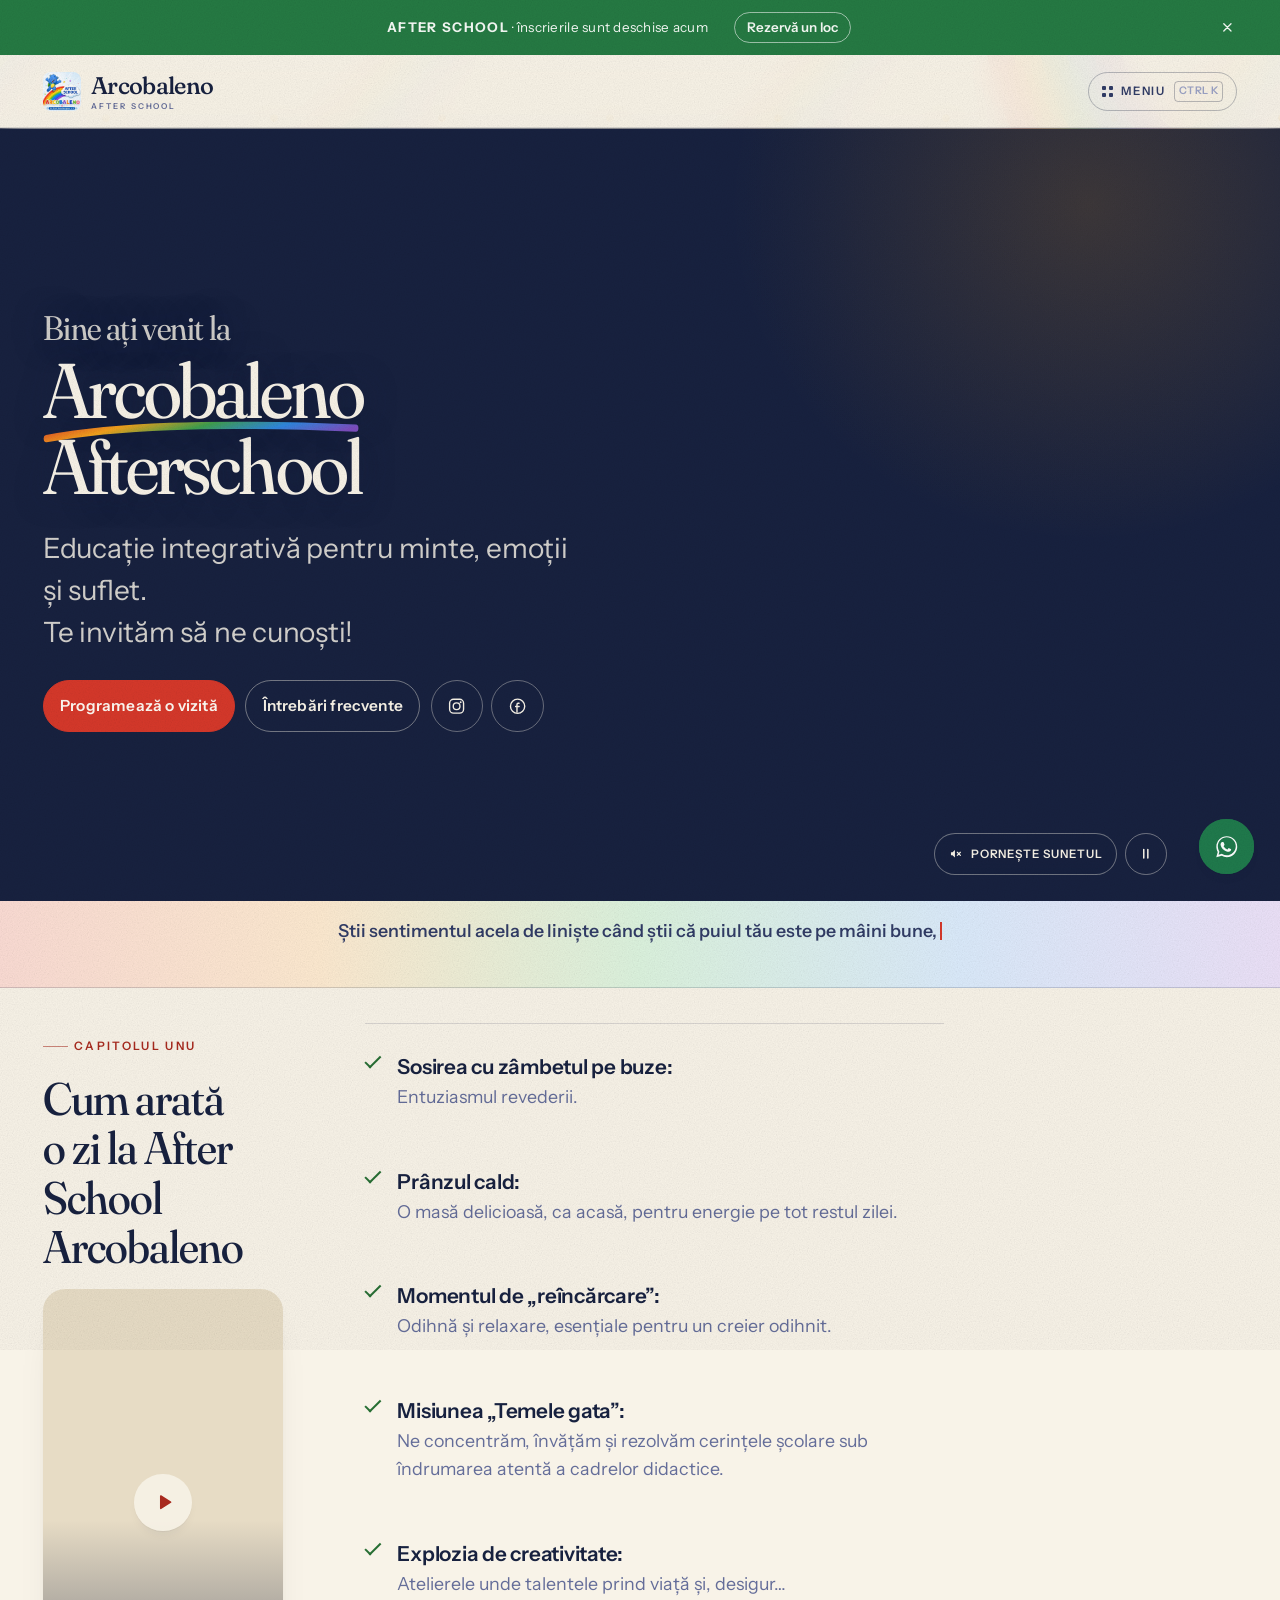
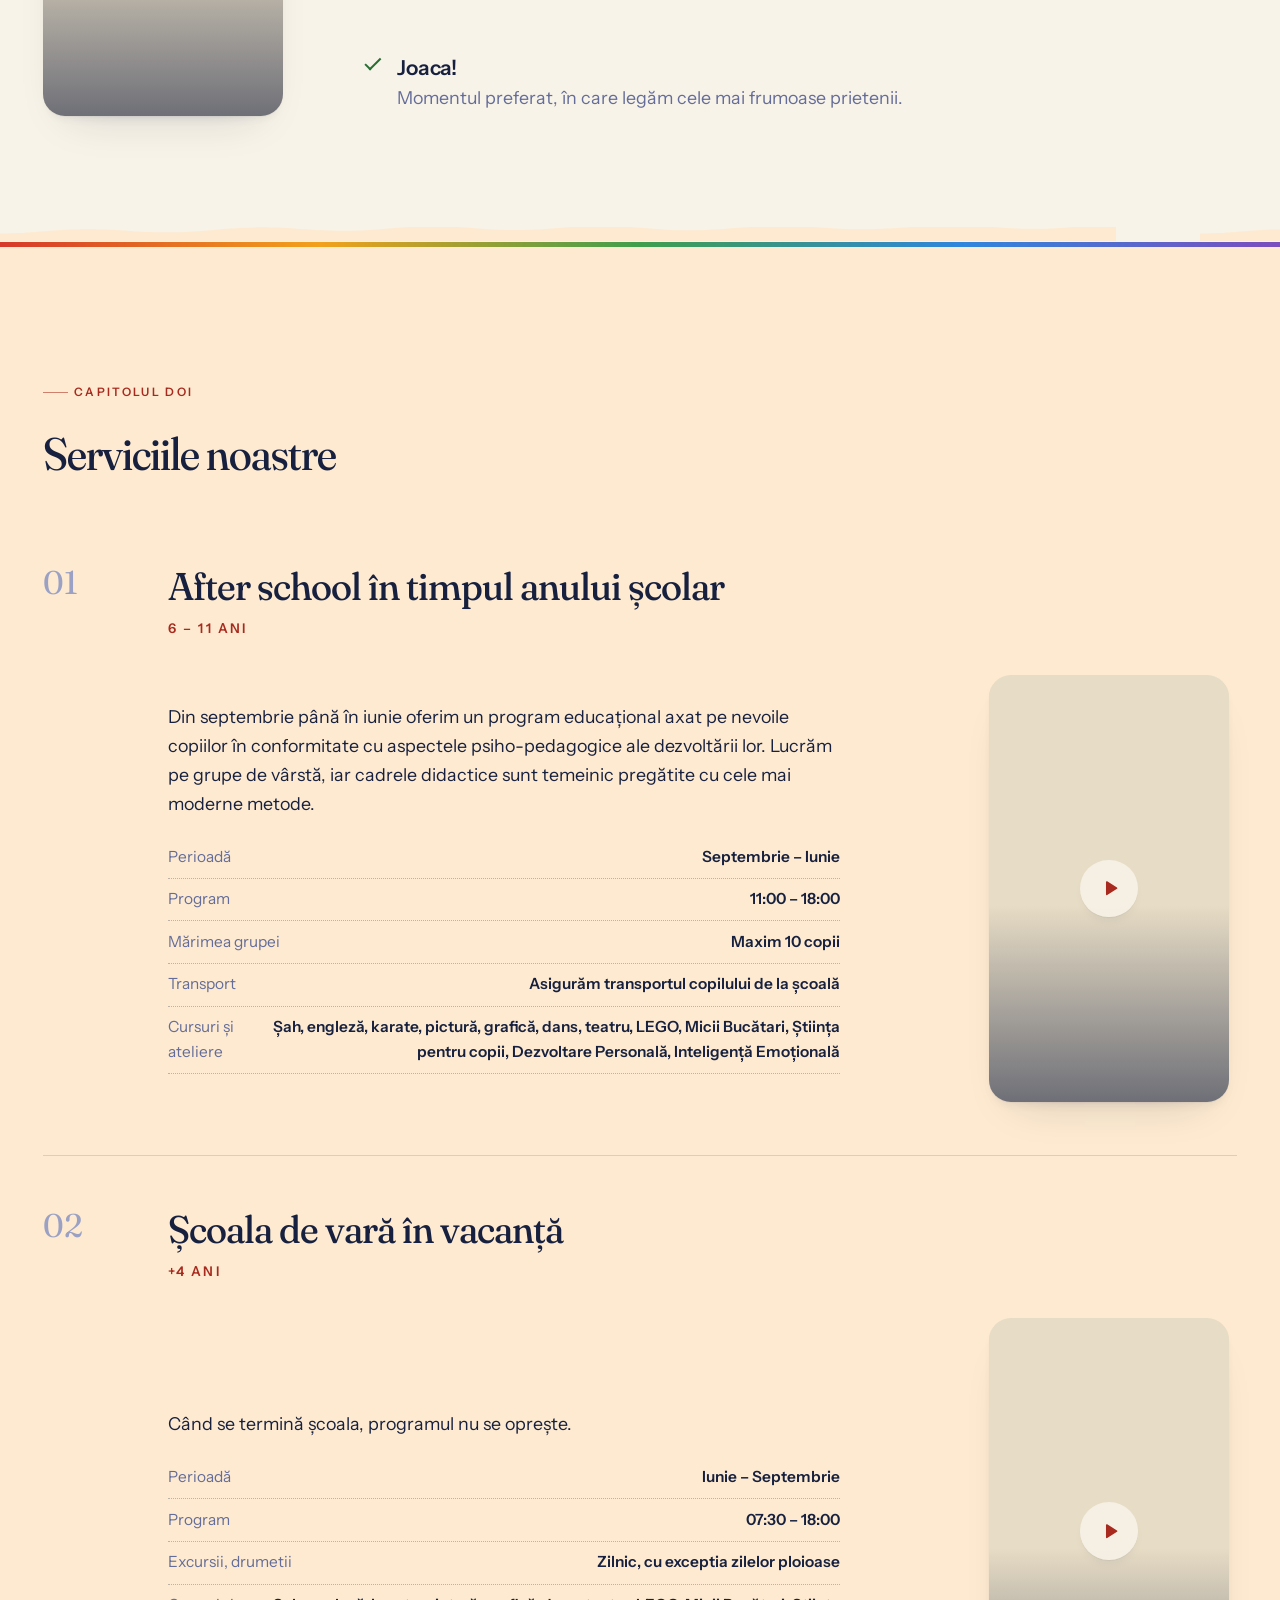
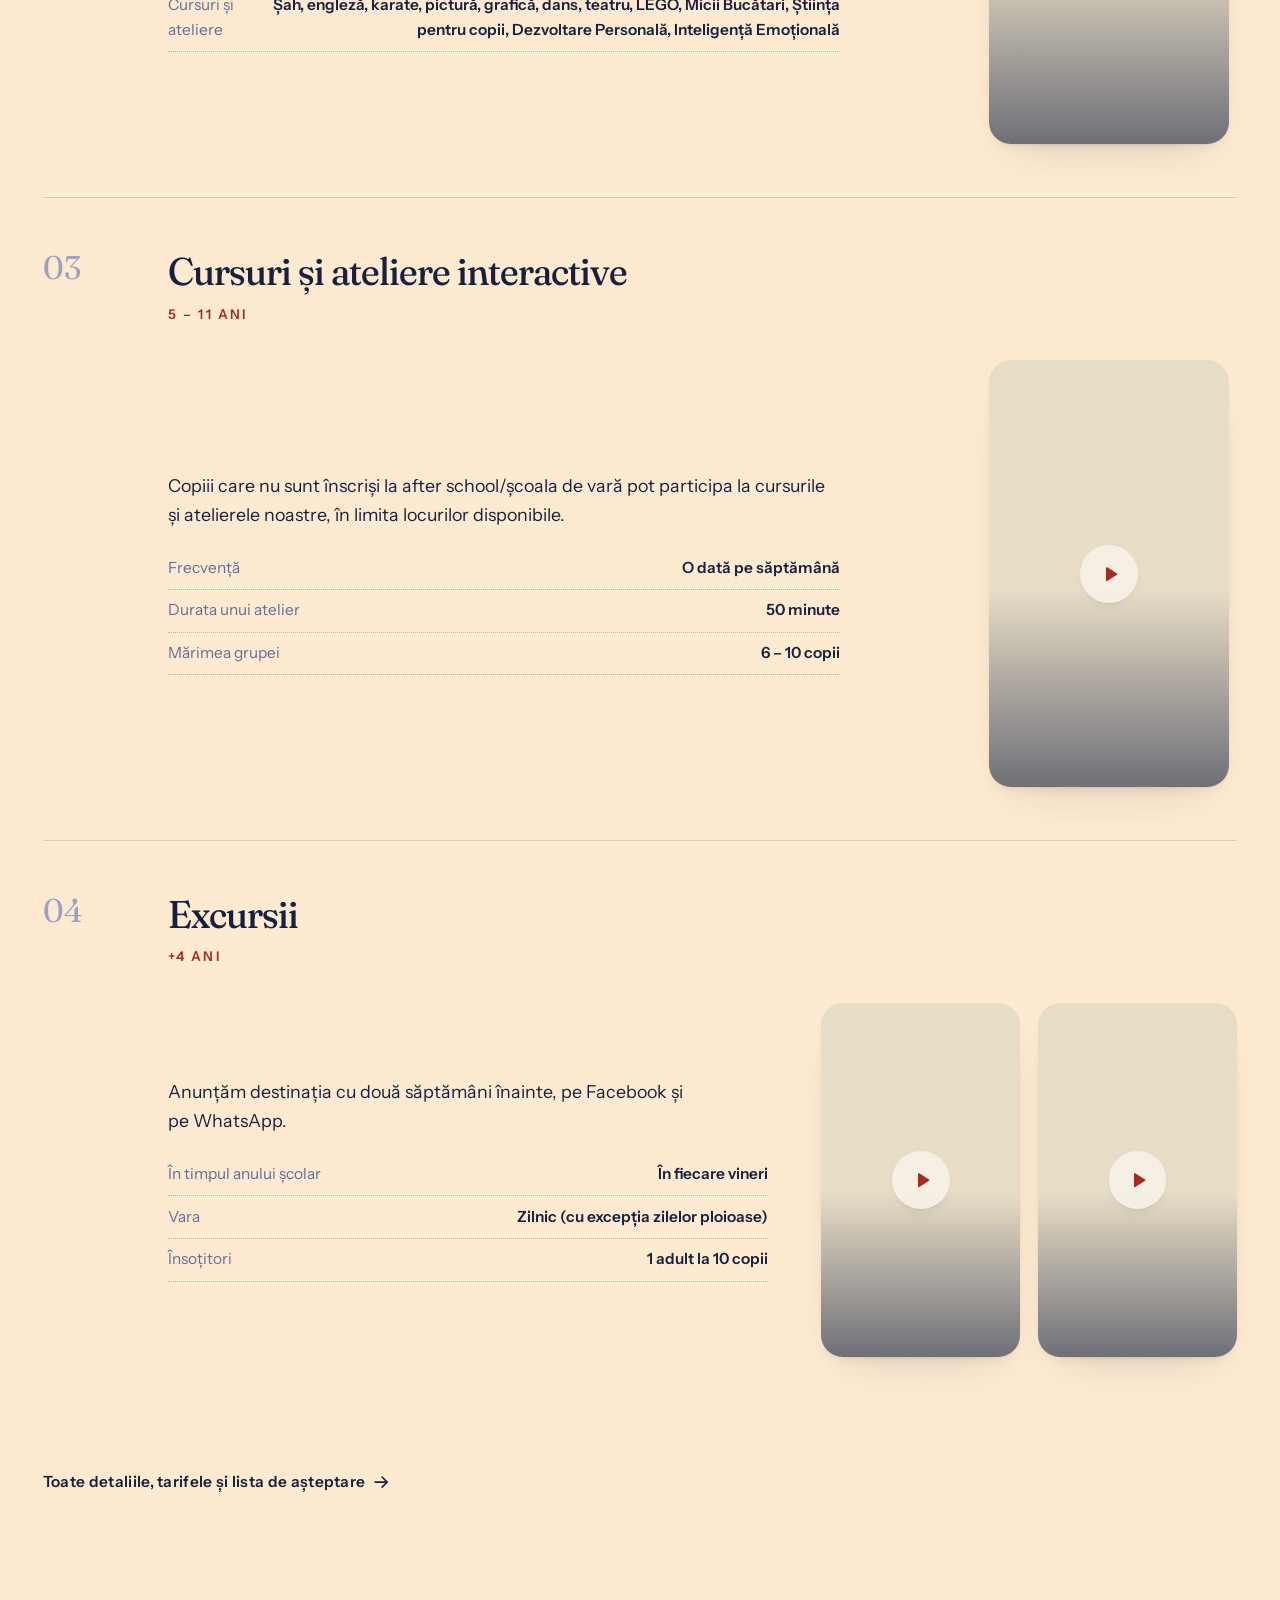
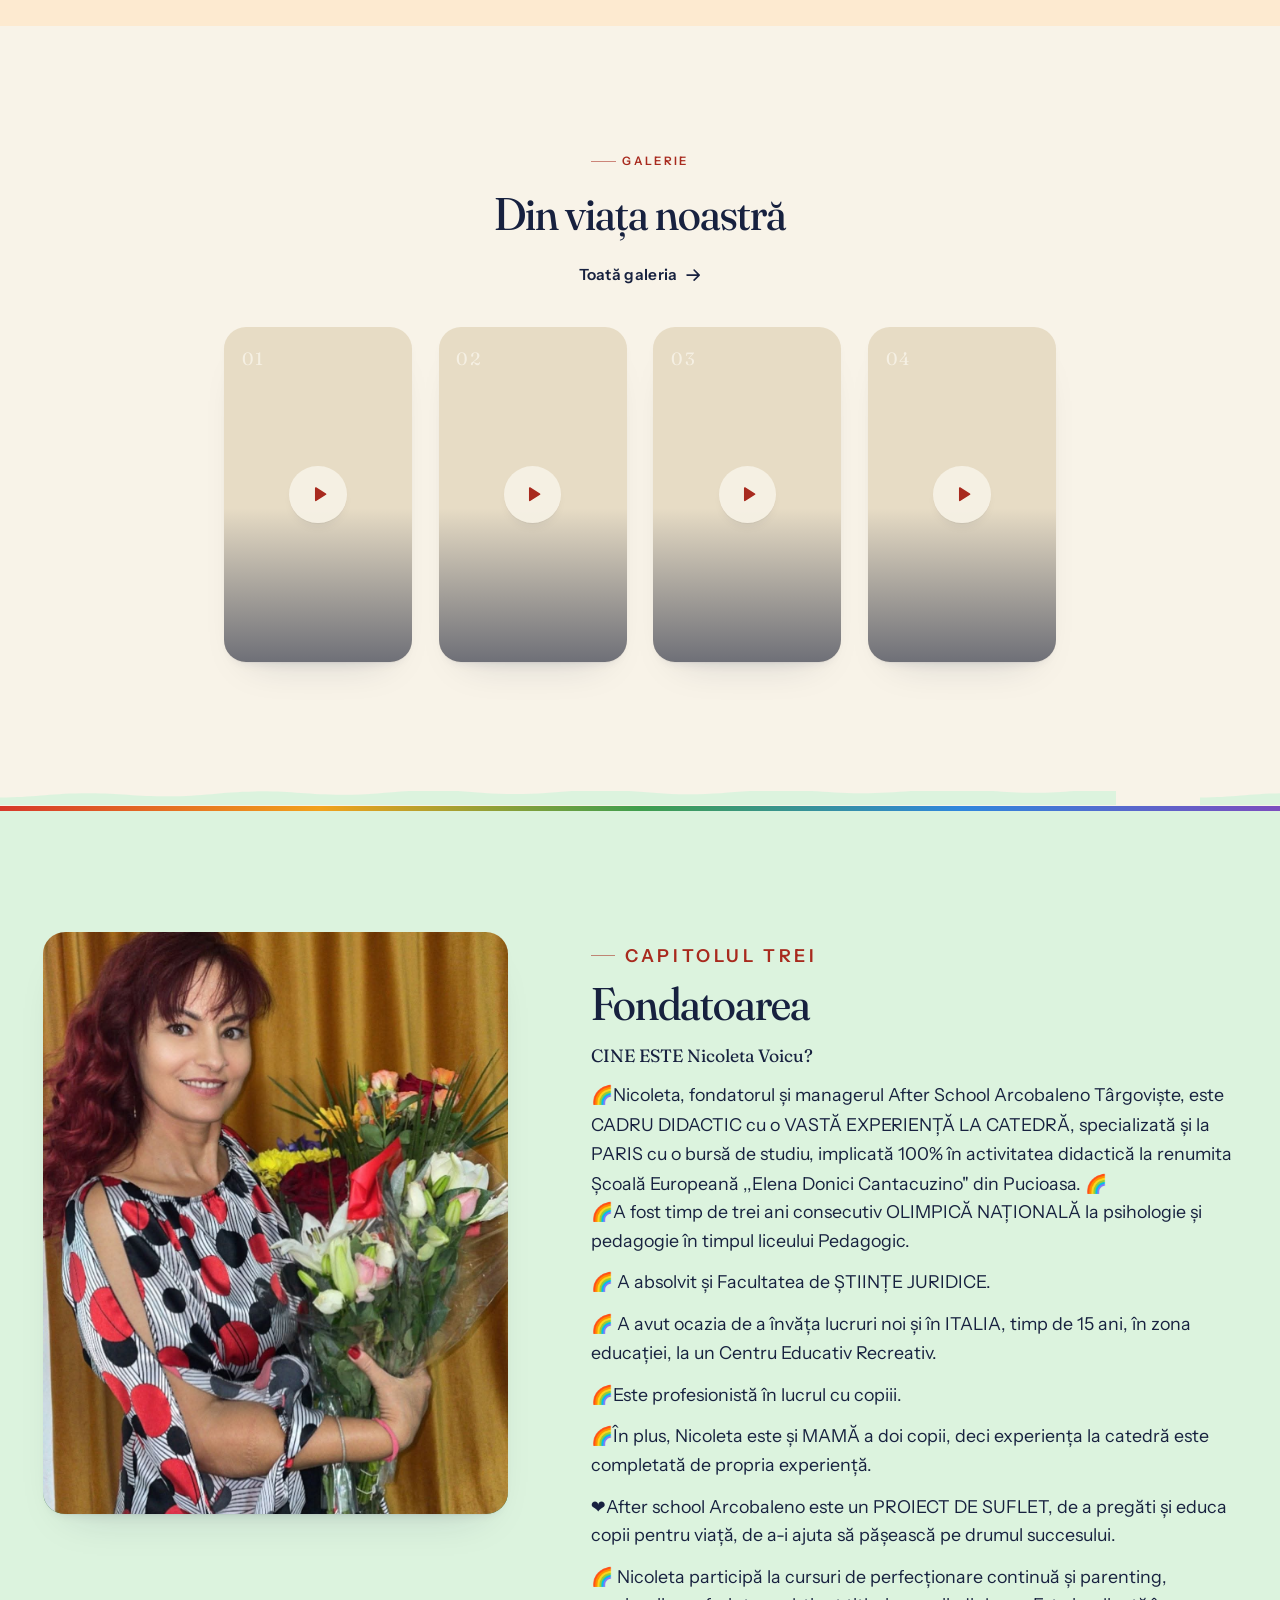
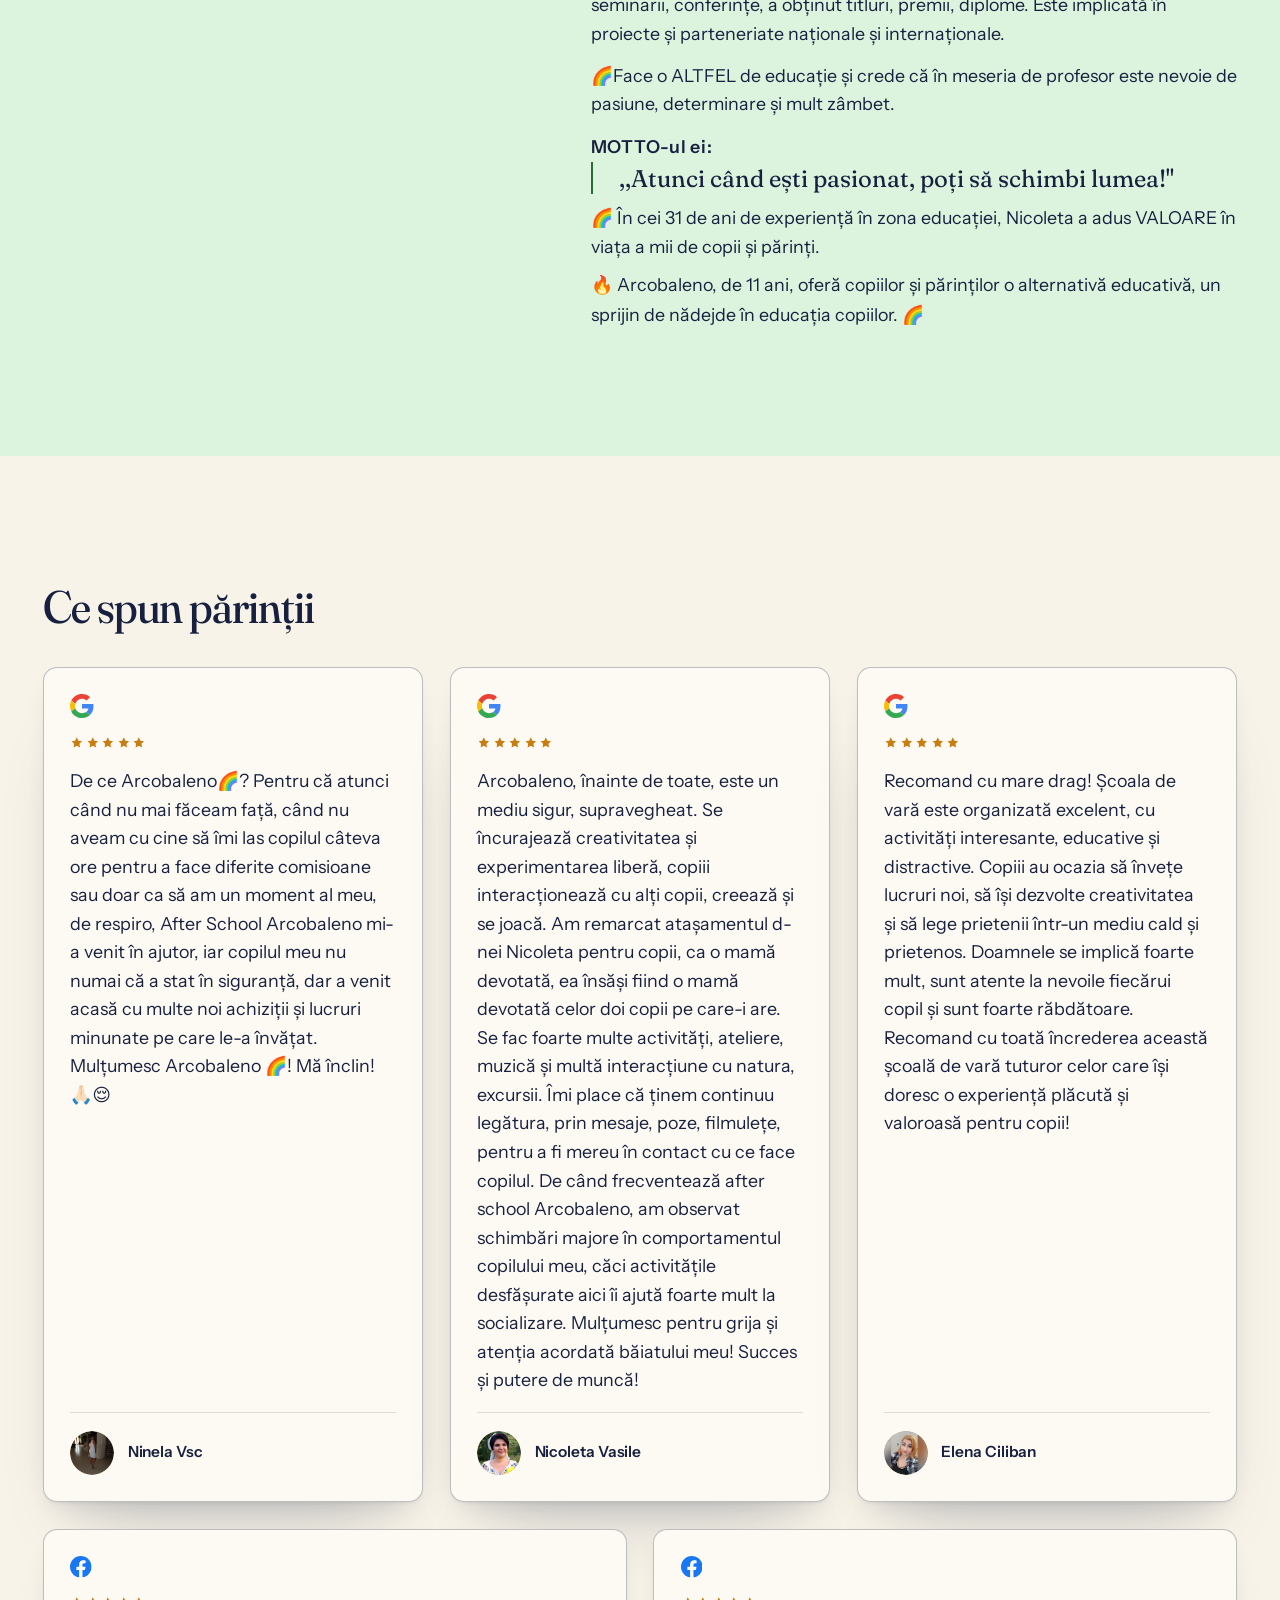
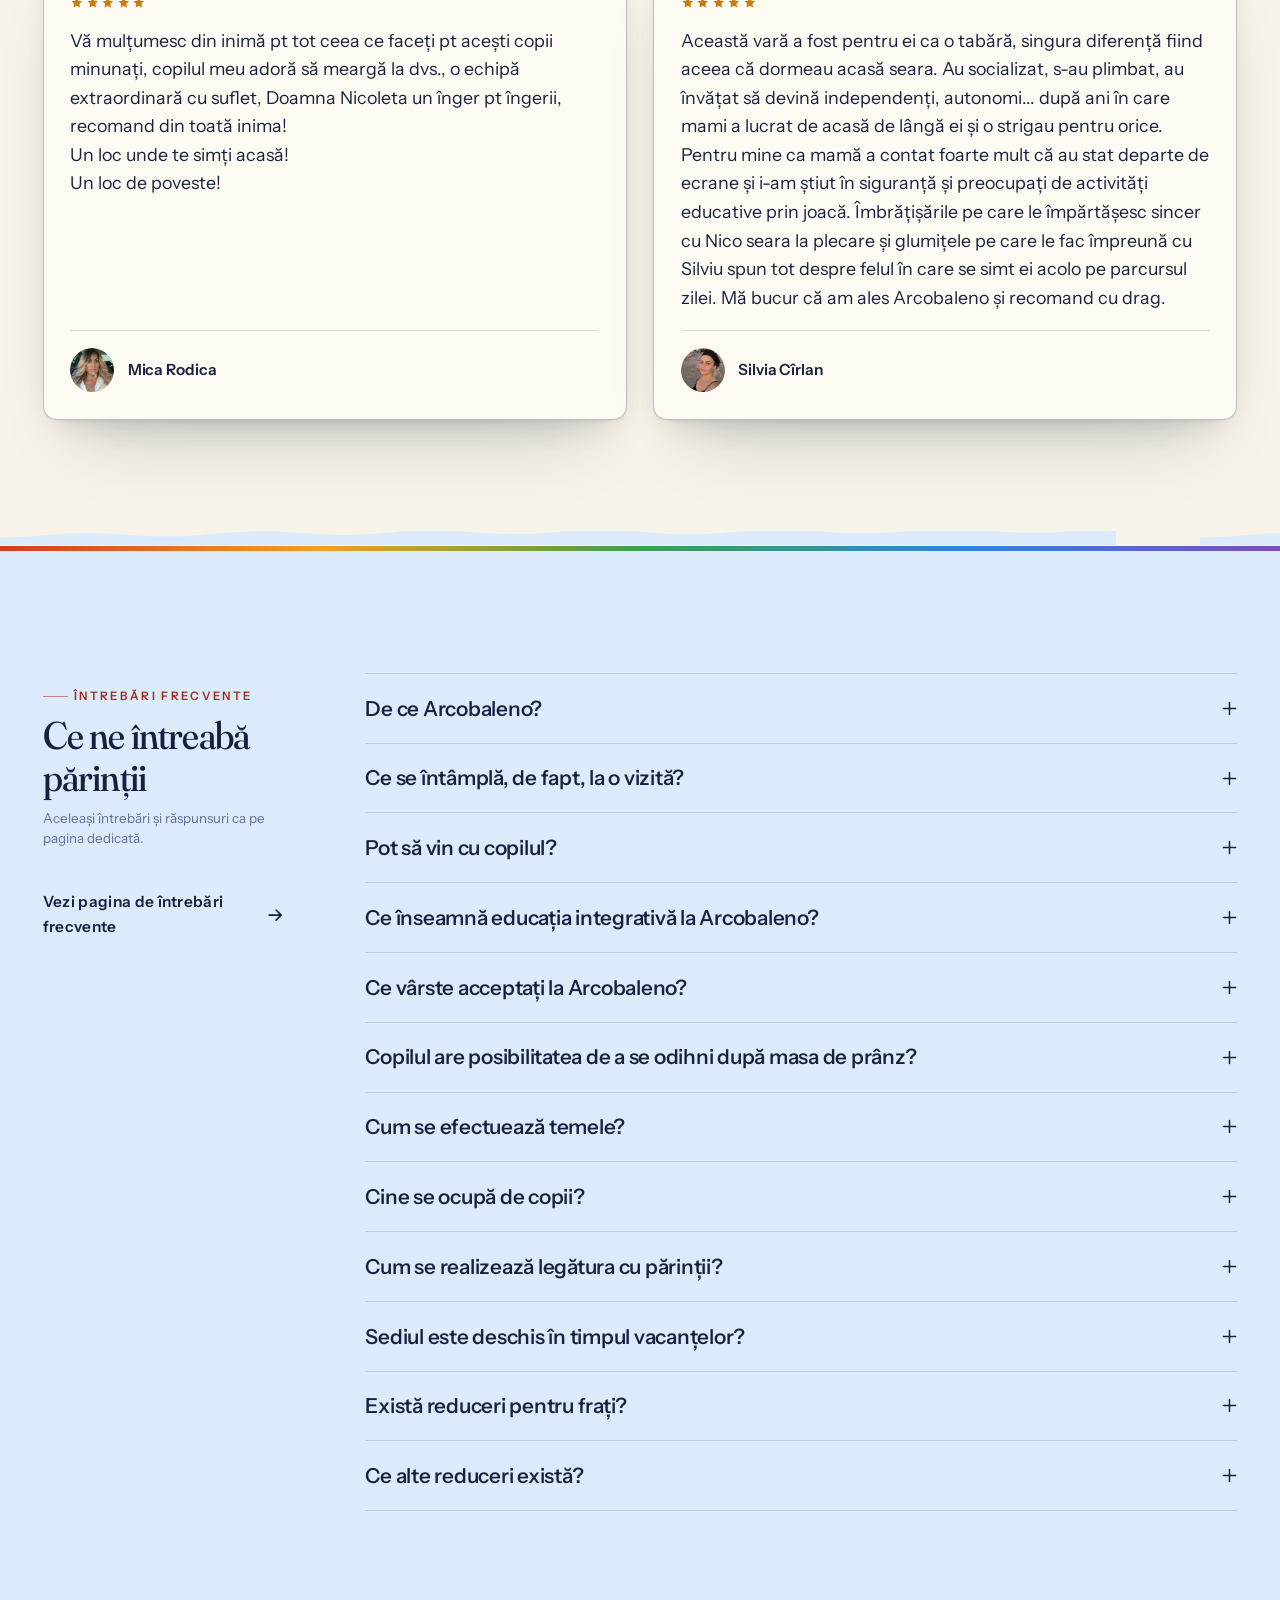
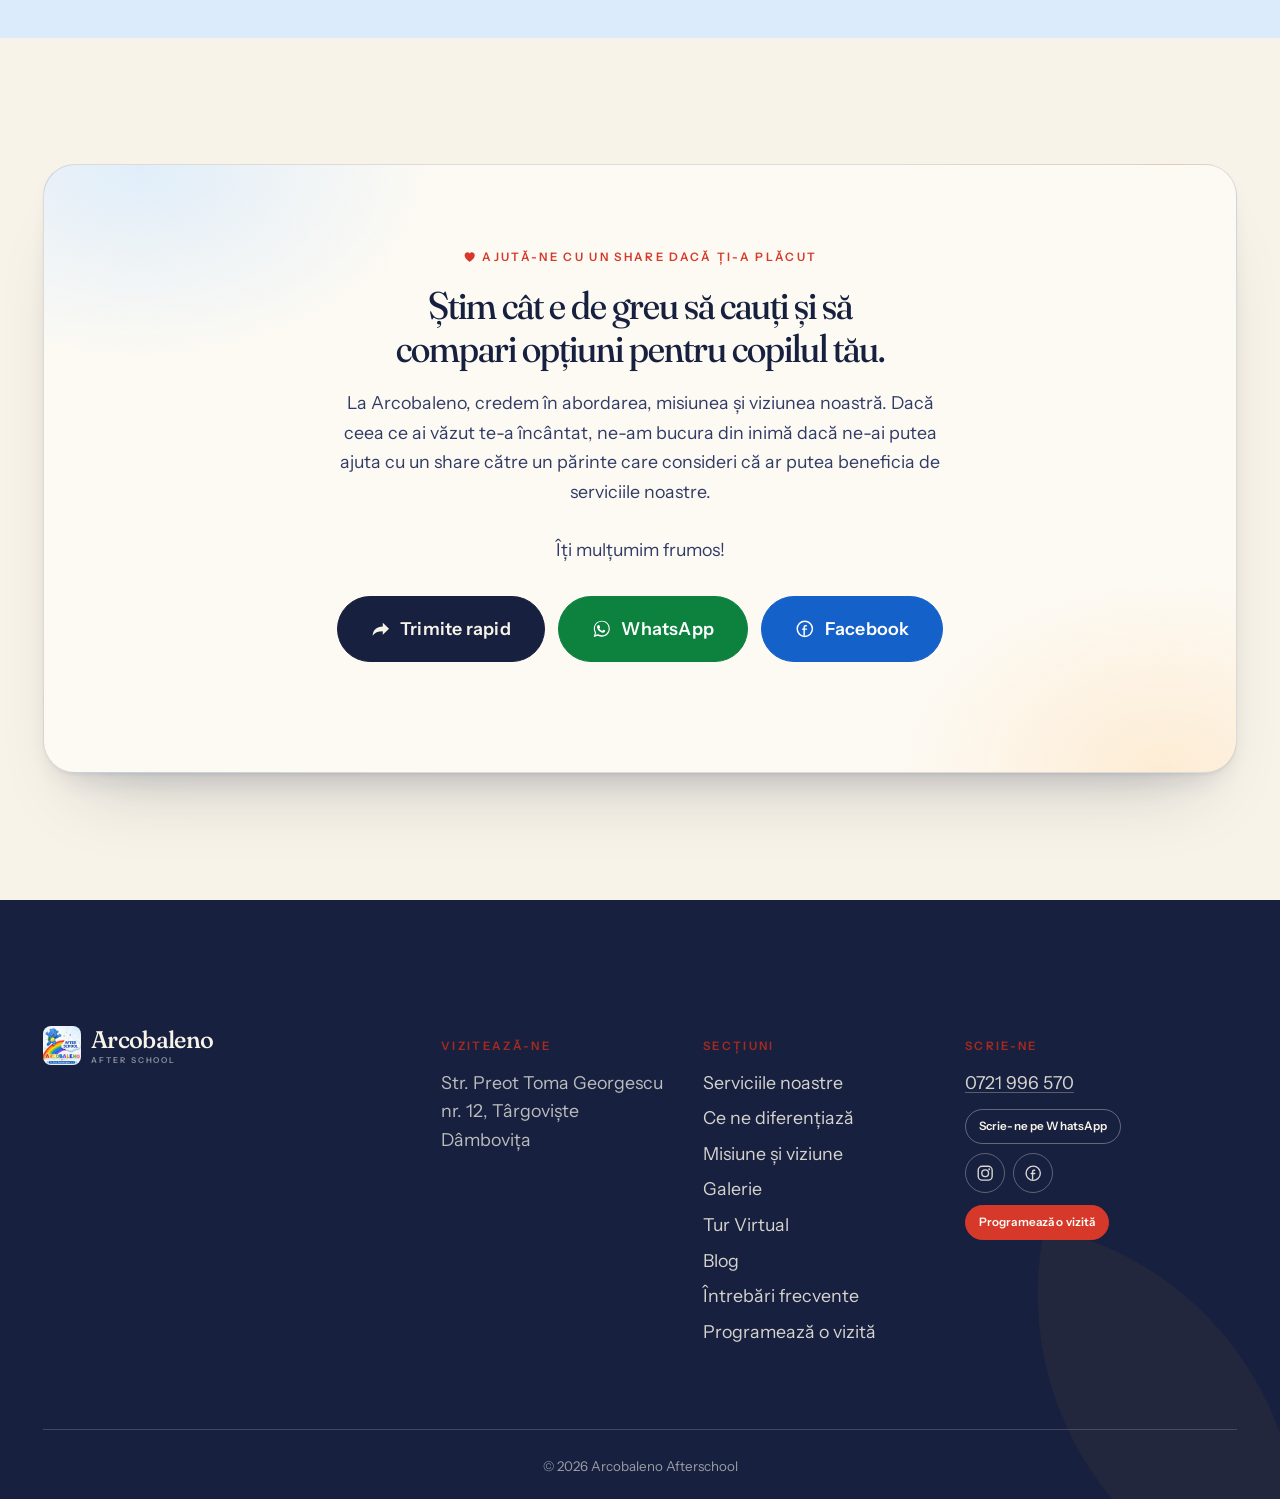
==== commit 6b17e6e5: "Update index.html" ====
--- a/index.html
+++ b/index.html
@@ -391,7 +391,7 @@
           <dl class="room__facts">
             <div><dt>Perioadă</dt><dd>Iunie &ndash; Septembrie</dd></div>
             <div><dt>Program</dt><dd>07:30 &ndash; 18:00</dd></div>
-            <div><dt>Mărimea grupei</dt><dd>Maxim 10 de copii</dd></div>
+            <div><dt>Excursii, drumetii</dt><dd>Zilnic, cu exceptia zilelor ploioase</dd></div>
             <div><dt>Cursuri și ateliere</dt><dd>Șah, engleză, karate, pictură, grafică, dans, teatru, LEGO, Micii Bucătari, Știința pentru copii, Dezvoltare Personală, Inteligență Emoțională</dd></div>
           </dl>
         </div>
